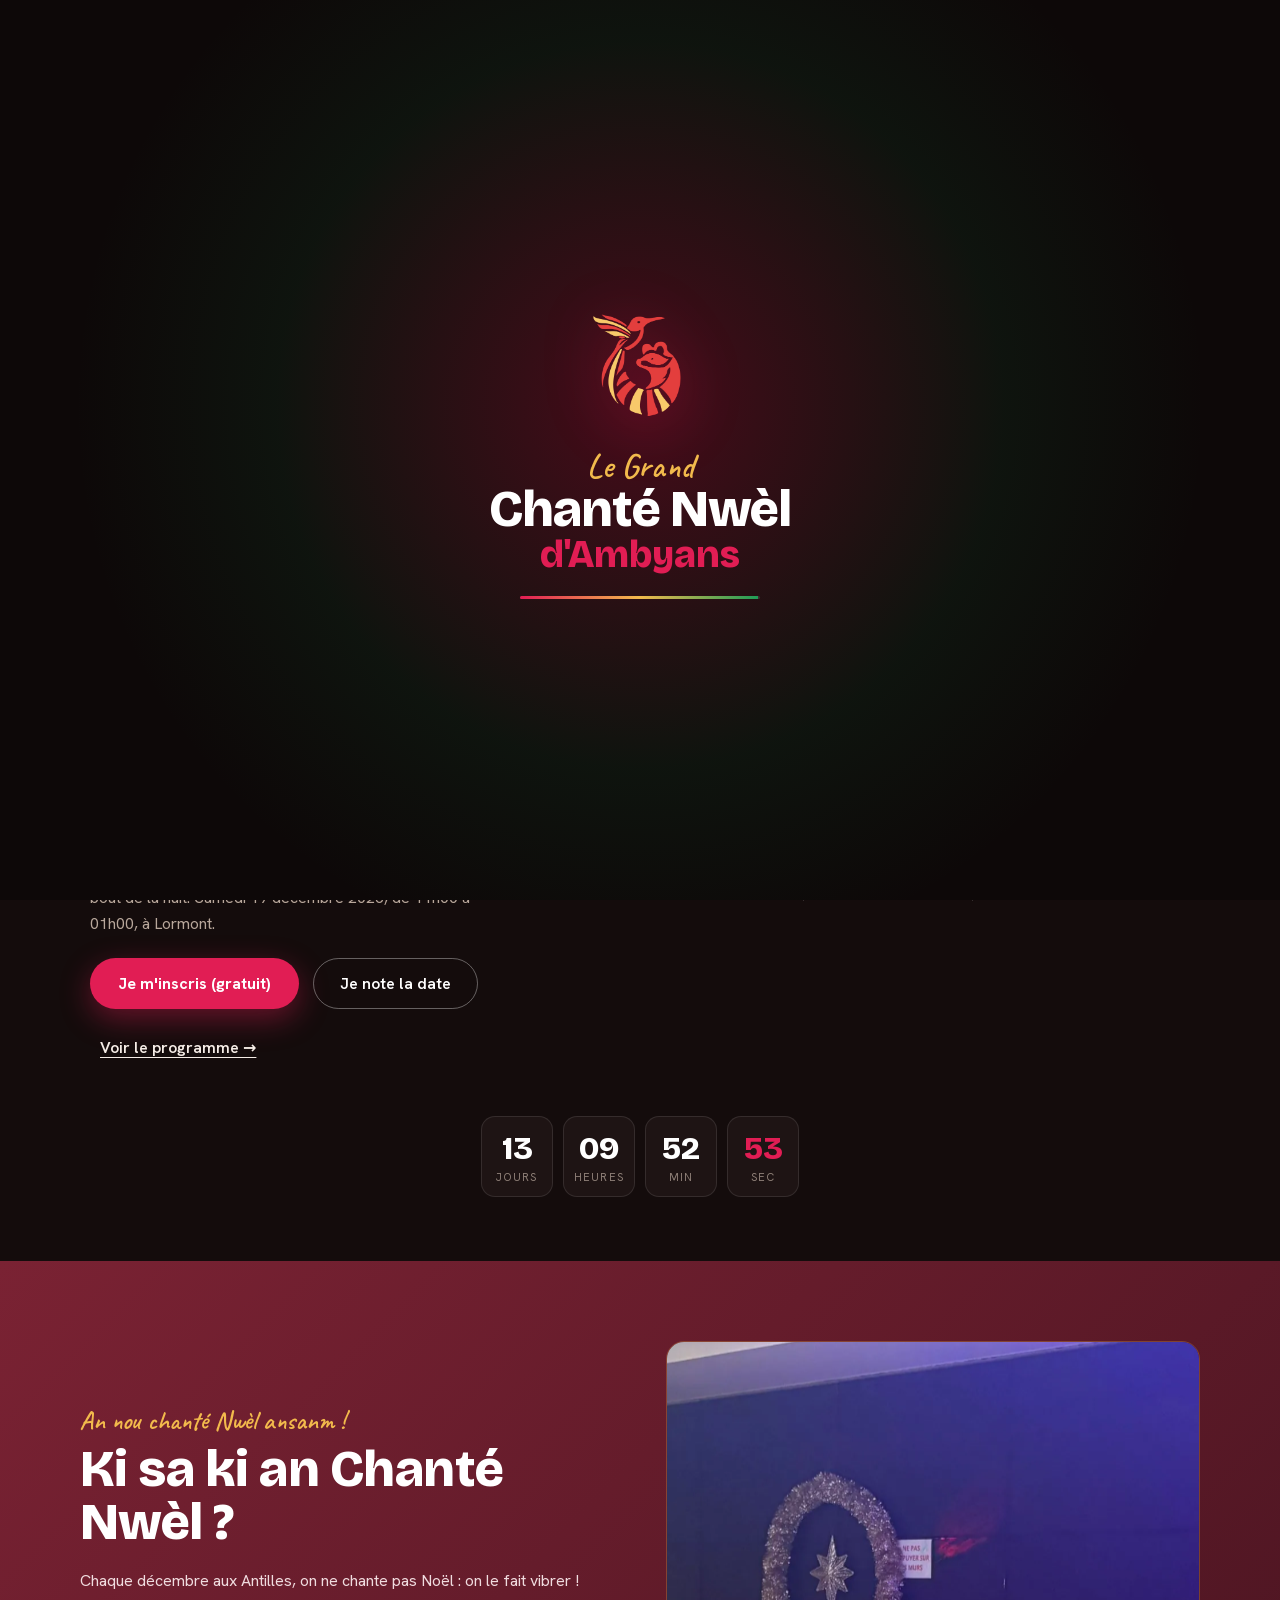
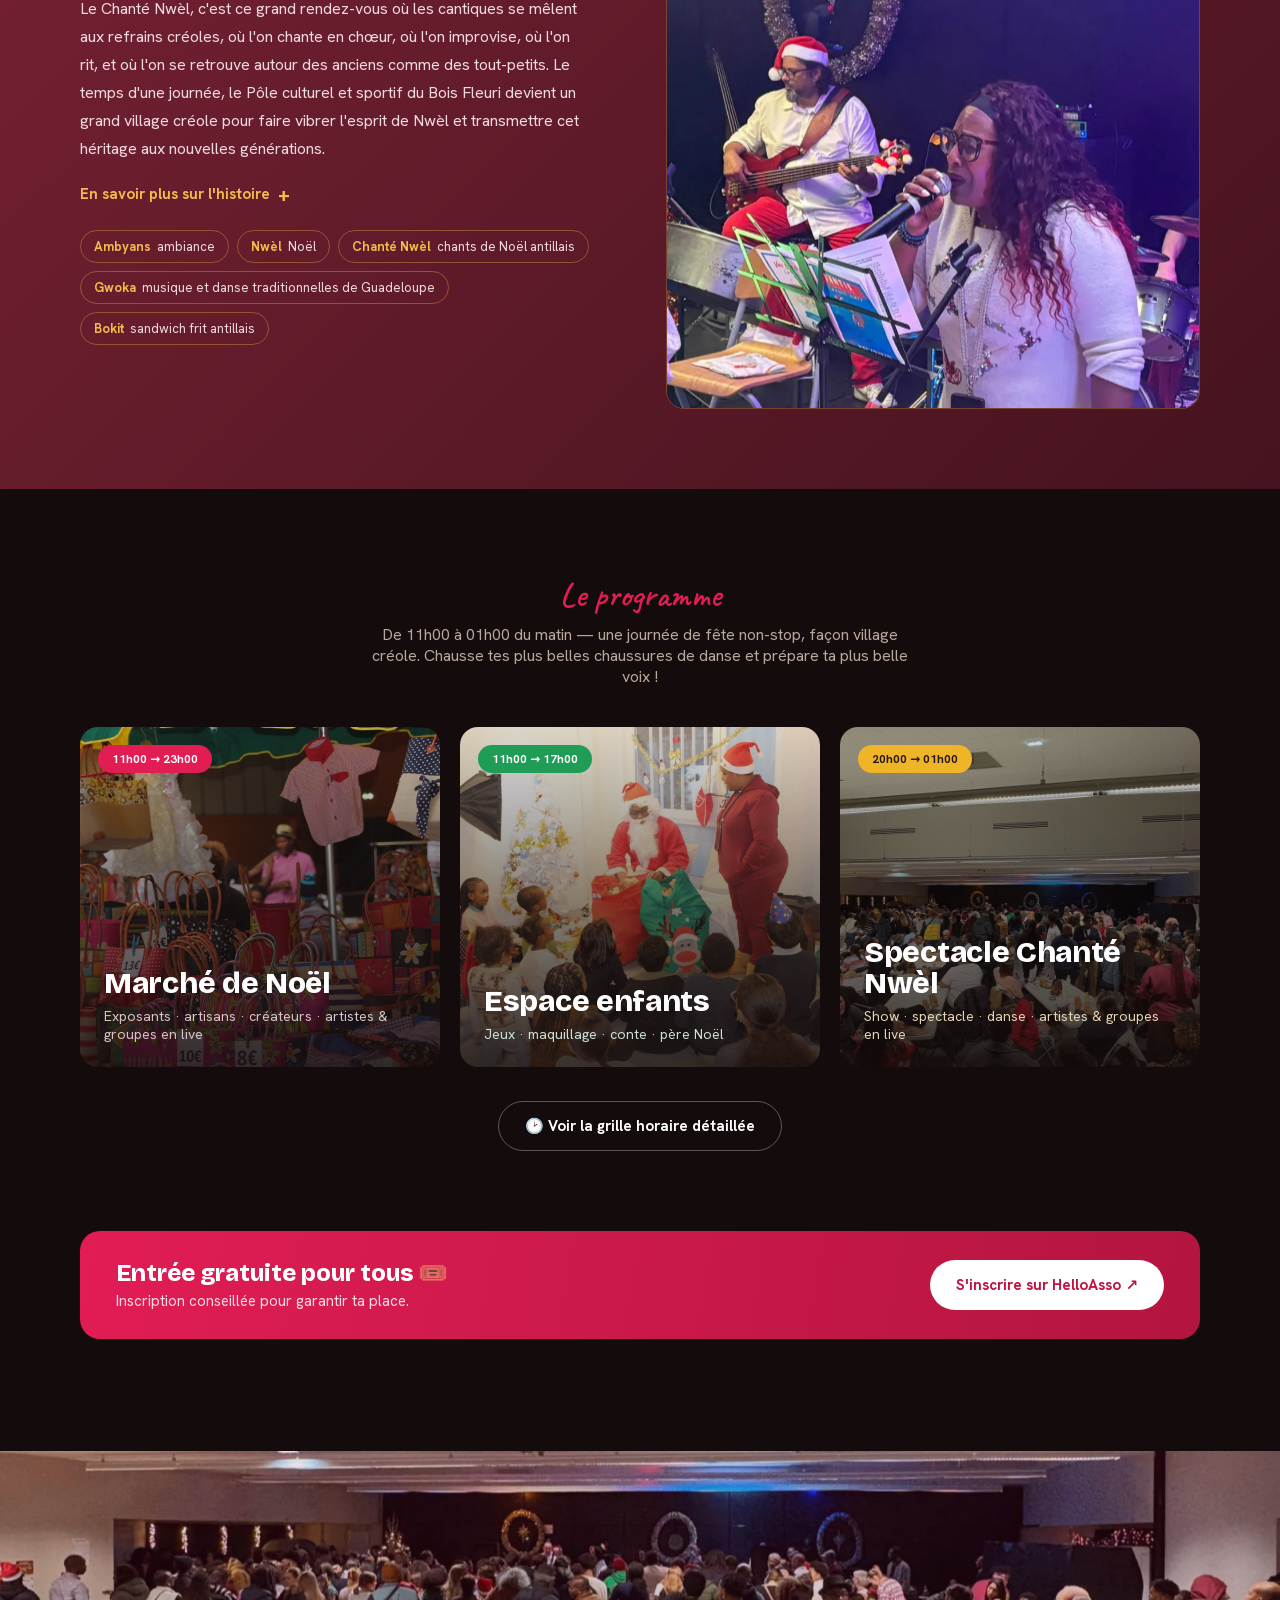
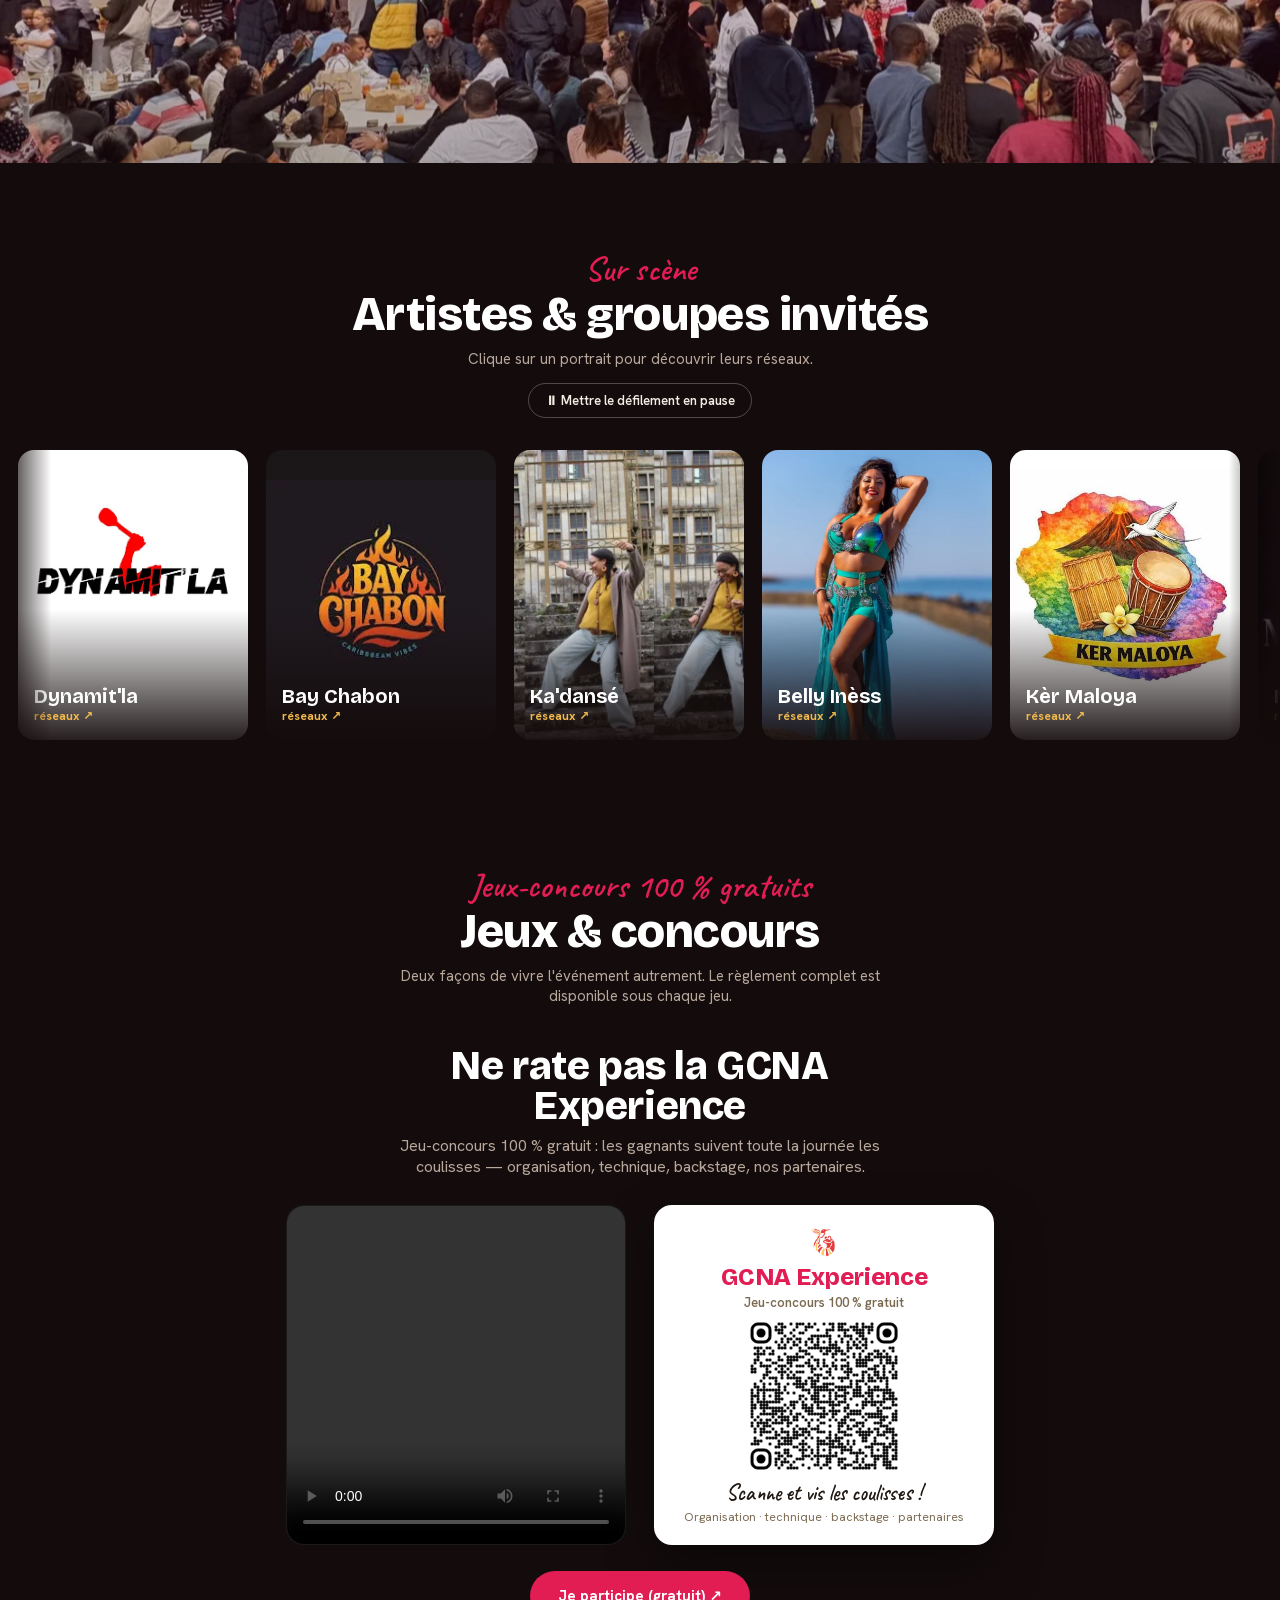
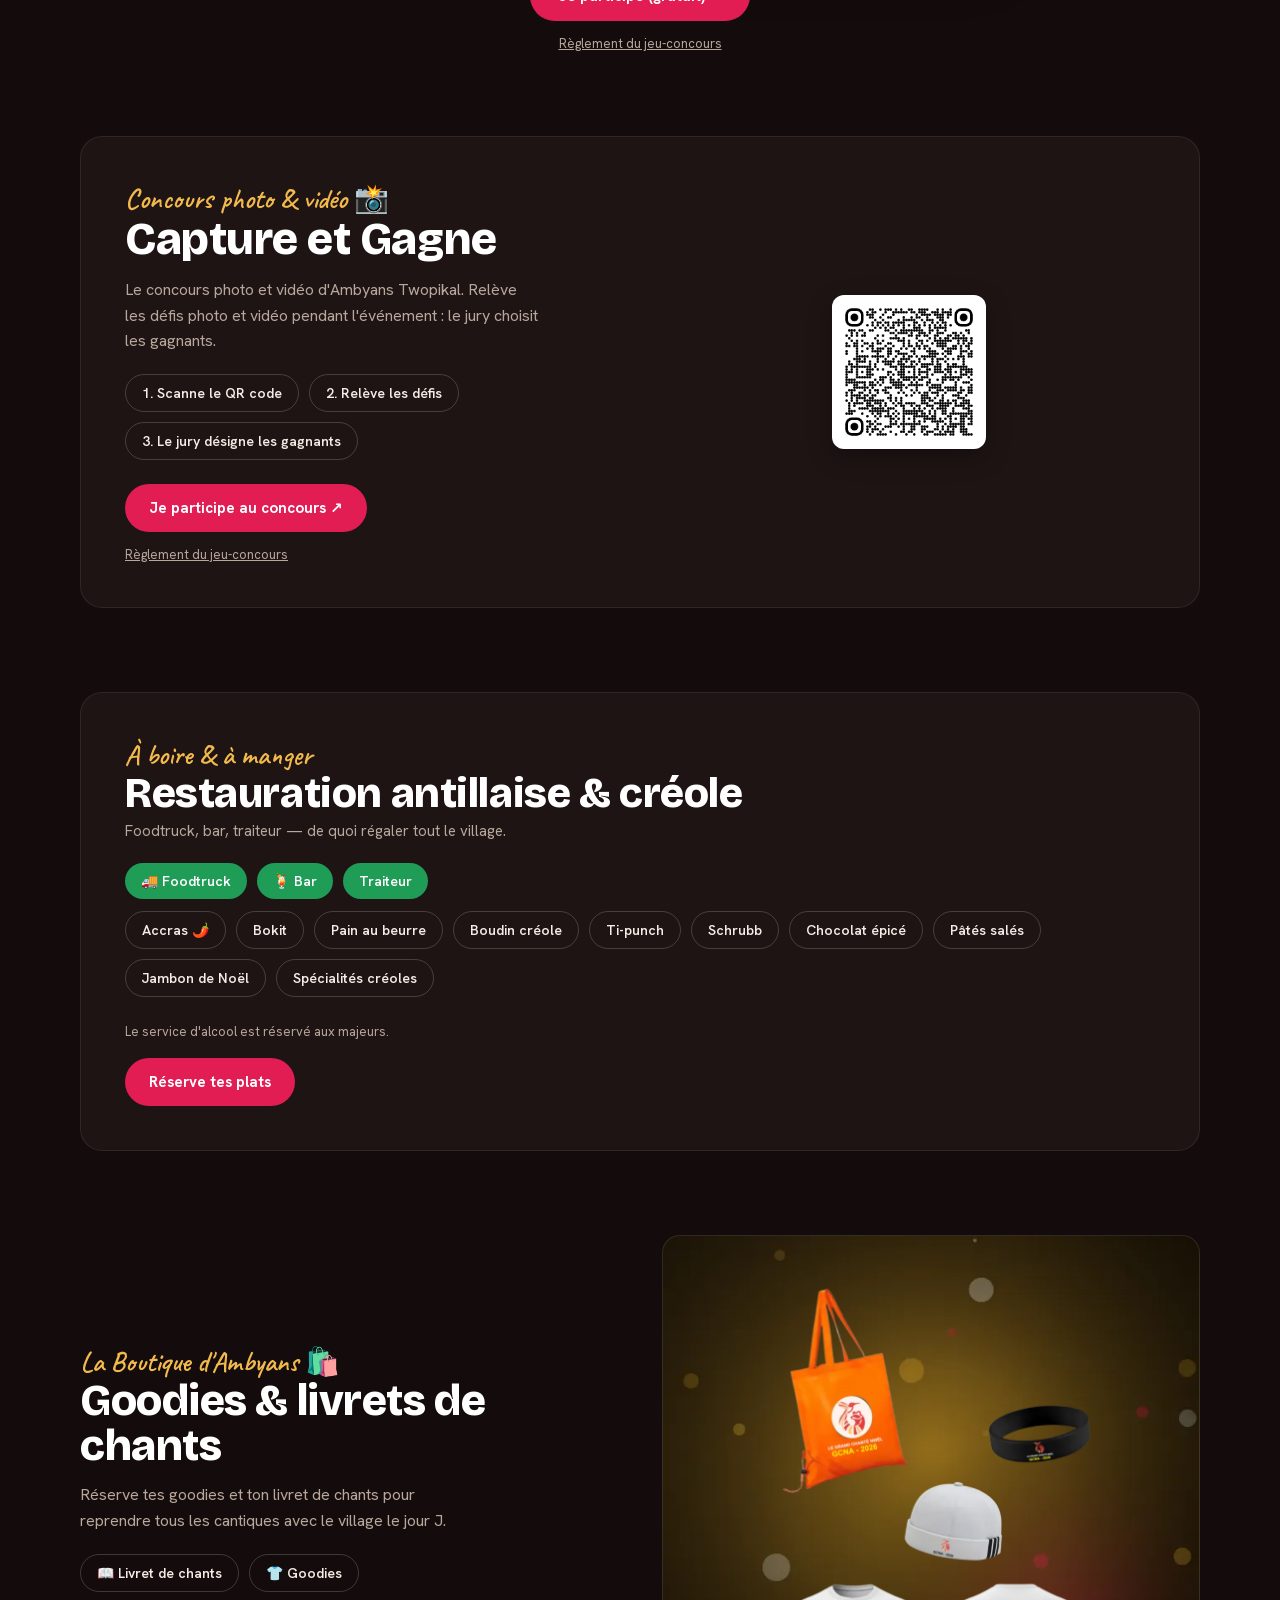
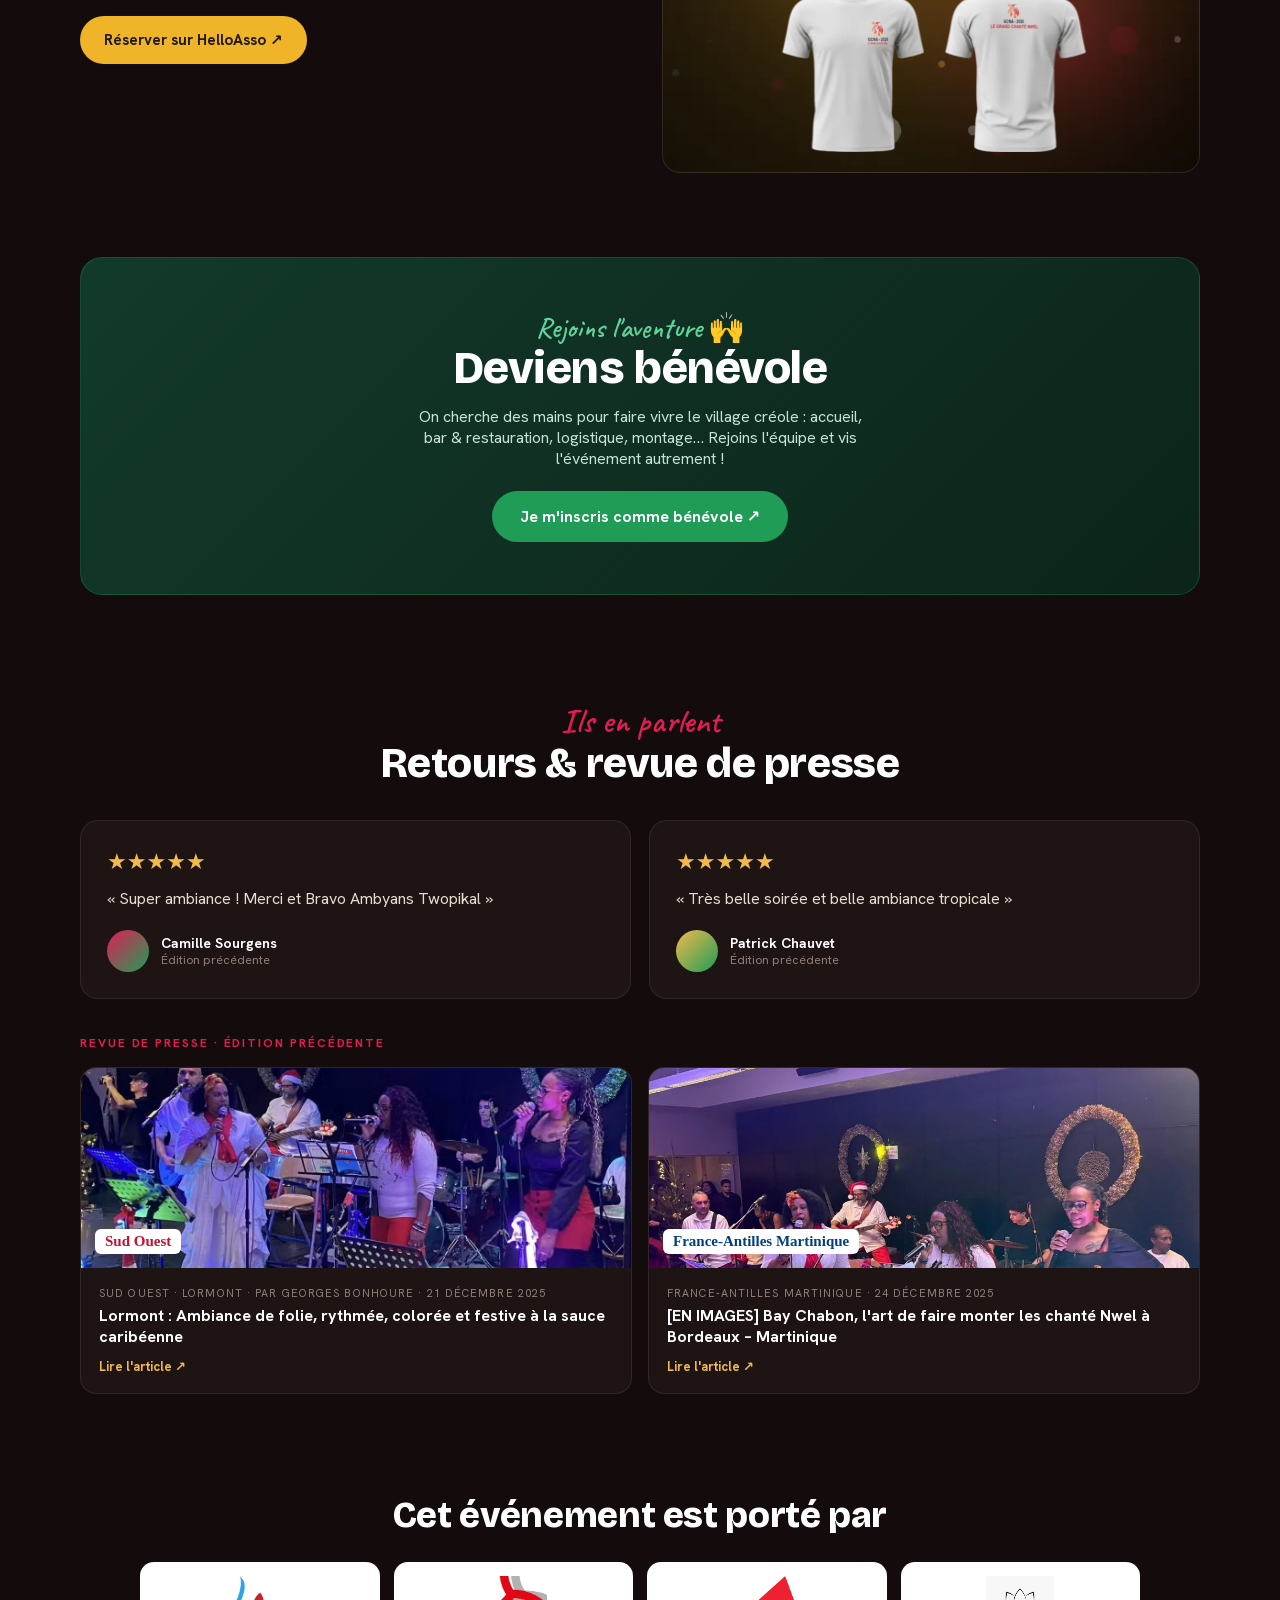
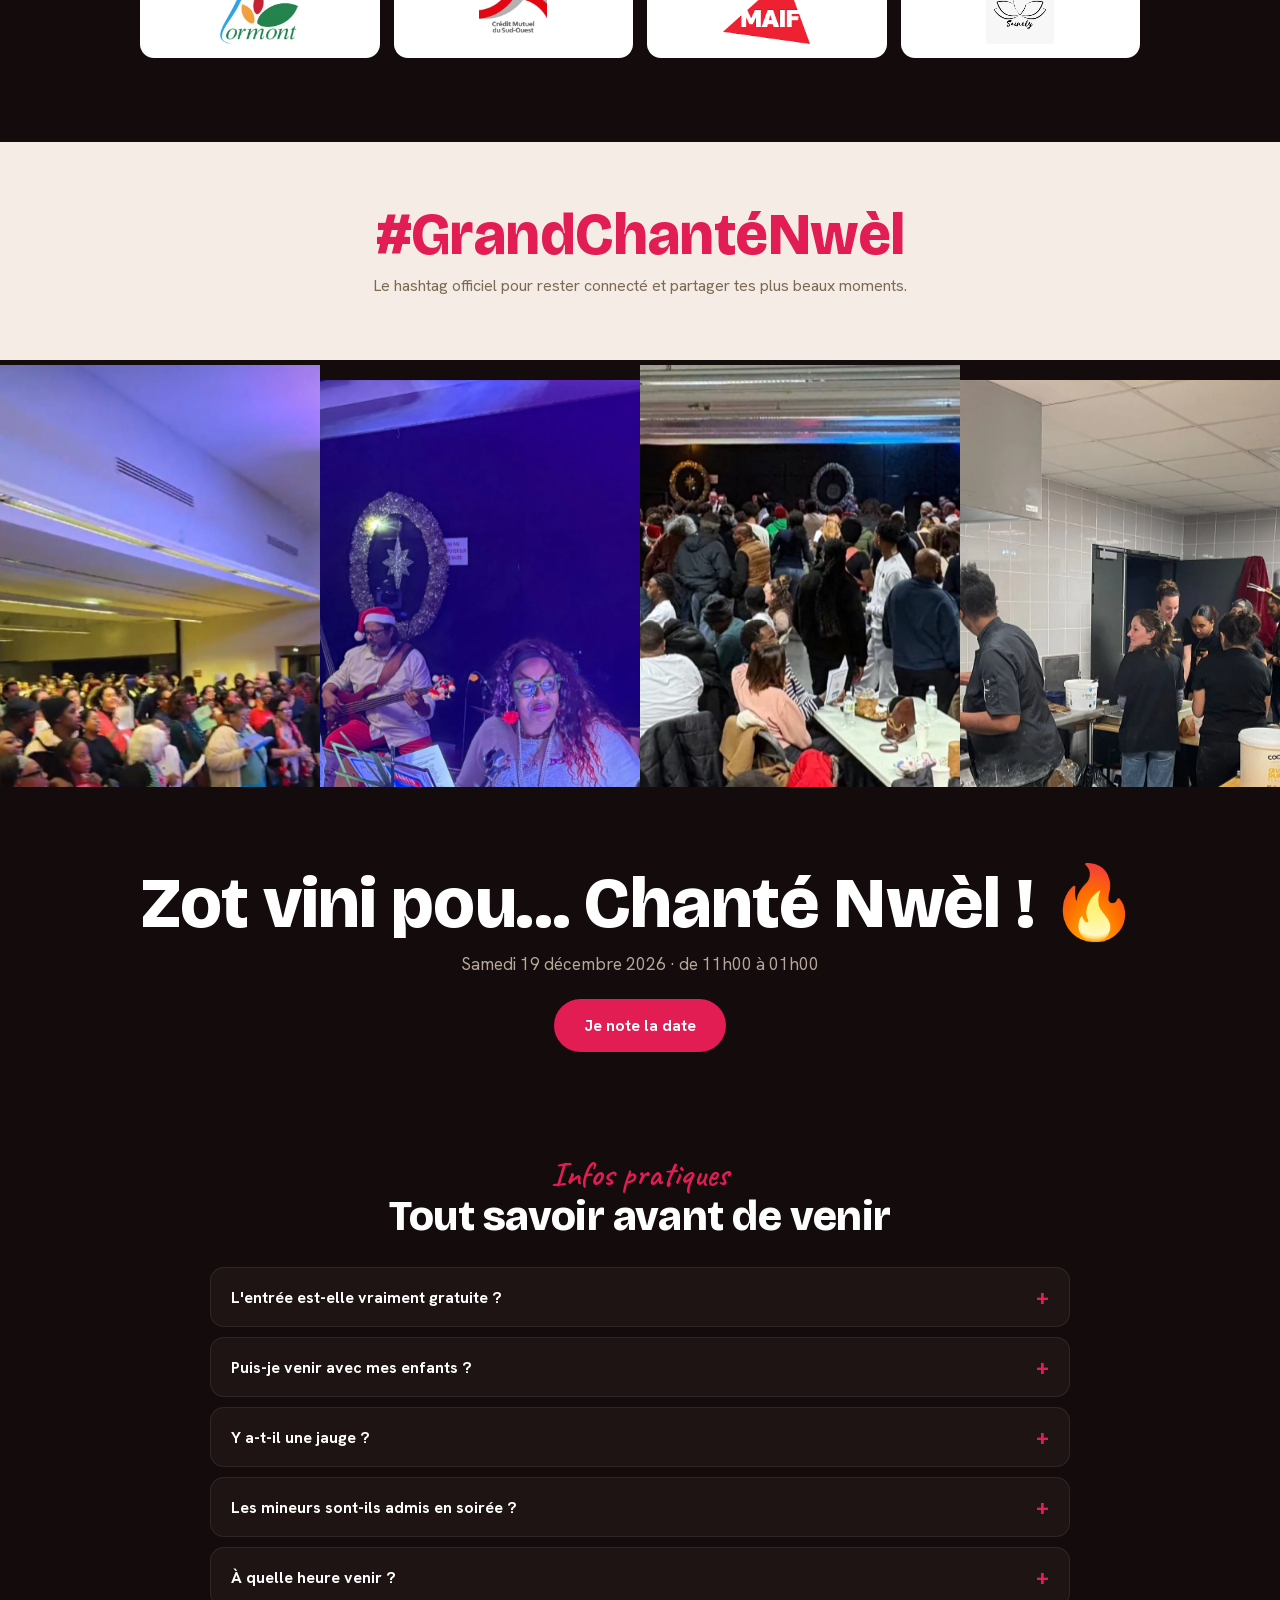
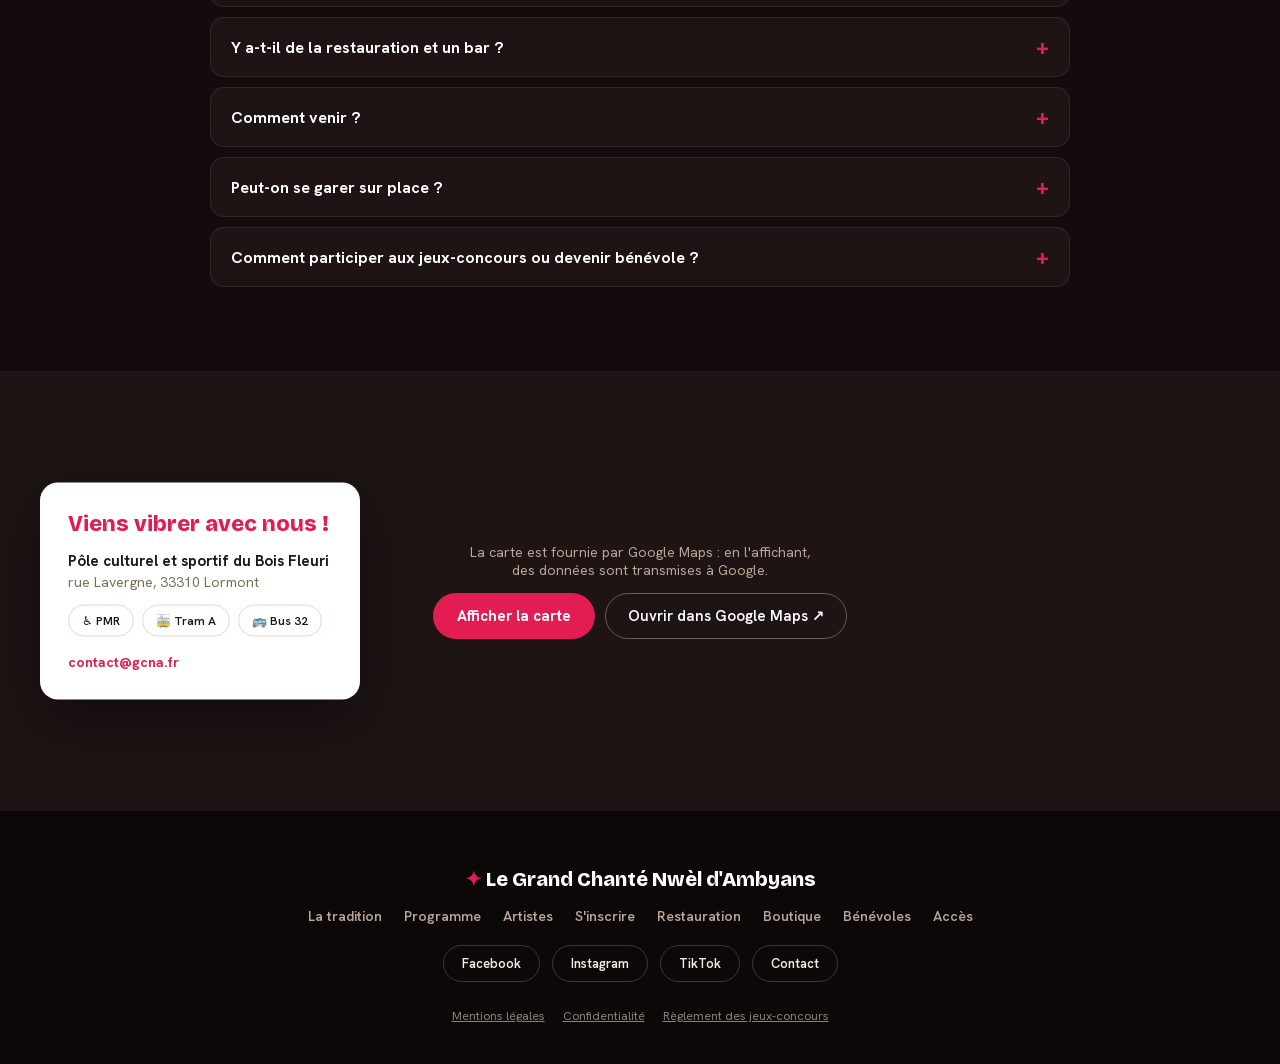
==== index.html @ f87ea3c7 "Badge transport : Bus 32 à la place de Liane 66 Co-Authored-By: Claude Sonnet 5.5 <noreply@anthropic" ====
<!DOCTYPE html>
<html lang="fr">
<head>
<meta charset="utf-8">
<meta name="viewport" content="width=device-width, initial-scale=1">
<title>Le Grand Chanté Nwèl d'Ambyans — 19 décembre 2026, Lormont</title>
<meta name="description" content="Samedi 19 décembre 2026 à Lormont : un grand village créole de 11h à 1h du matin. Chants de Noël, spectacle, marché, animations. Entrée gratuite.">
<meta name="theme-color" content="#0d0808">
<link rel="icon" type="image/png" href="assets/images/logo-gcna.png">
<link rel="canonical" href="https://gcna.fr/">
<meta property="og:type" content="website">
<meta property="og:locale" content="fr_FR">
<meta property="og:site_name" content="Le Grand Chanté Nwèl d'Ambyans">
<meta property="og:title" content="Le Grand Chanté Nwèl d'Ambyans — 19 décembre 2026">
<meta property="og:description" content="Samedi 19 décembre 2026 à Lormont : un grand village créole de 11h à 1h du matin. Chants de Noël, spectacle, marché, animations. Entrée gratuite.">
<meta property="og:url" content="https://gcna.fr/">
<meta property="og:image" content="https://gcna.fr/assets/images/og-image.jpg">
<meta property="og:image:width" content="1200">
<meta property="og:image:height" content="630">
<meta name="twitter:card" content="summary_large_image">
<link rel="stylesheet" href="css/fonts.css">
<link rel="stylesheet" href="css/fontawesome.css">
<link rel="stylesheet" href="css/styles.css">
<script>
/* Preloader + intro : première visite de la session seulement (sessionStorage).
   Mouvement réduit (réglage système) : preloader sobre, pas d'intro animée.
   Paramètres : ?motion=on (forcer les animations, ignore le réglage système et la 1re visite)
                ?intro=lettres | particules (forcer l'intro) | aucune (la couper) · ?preloader=aucune (le couper) */
(function(){try{
  var h=document.documentElement,sp=new URLSearchParams(location.search);
  var q=sp.get('intro'),pq=sp.get('preloader'),mo=sp.get('motion')==='on';
  var pref=window.matchMedia&&matchMedia('(prefers-reduced-motion: reduce)').matches;
  var reduce=pref&&!mo;
  if(mo)h.classList.add('motion-on');
  if(pq!=='aucune'&&(mo||!sessionStorage.getItem('gcna-preload')))h.classList.add('has-preload');
  /* L'intro (titre animé) n'est plus jouée par défaut : le preloader affiche déjà le titre. Elle reste disponible avec ?intro=lettres ou ?intro=particules. */
  if(!reduce&&(q==='lettres'||q==='particules')){
    h.classList.add('has-intro');
    if(q==='particules')h.classList.add('intro-particles');
  }
  /* garde-fou si le JS échoue : on libère la page */
  setTimeout(function(){h.classList.remove('has-preload','has-intro')},15000);
}catch(e){}})();
</script>
<script type="application/ld+json">
{
  "@context": "https://schema.org",
  "@type": "Event",
  "name": "Le Grand Chanté Nwèl d'Ambyans",
  "description": "Un grand village créole le temps d'une journée : chants de Noël, spectacle, marché, animations et ambyans jusqu'au bout de la nuit.",
  "startDate": "2026-12-19T11:00:00+01:00",
  "endDate": "2026-12-20T01:00:00+01:00",
  "eventStatus": "https://schema.org/EventScheduled",
  "eventAttendanceMode": "https://schema.org/OfflineEventAttendanceMode",
  "location": {
    "@type": "Place",
    "name": "Pôle culturel et sportif du Bois Fleuri",
    "address": {
      "@type": "PostalAddress",
      "streetAddress": "rue Lavergne",
      "postalCode": "33310",
      "addressLocality": "Lormont",
      "addressCountry": "FR"
    }
  },
  "image": [
    "https://gcna.fr/assets/images/og-image.jpg"
  ],
  "isAccessibleForFree": true,
  "offers": {
    "@type": "Offer",
    "price": "0",
    "priceCurrency": "EUR",
    "availability": "https://schema.org/InStock",
    "url": "https://www.helloasso.com/associations/association-ambyanstwopikal/evenements/entree-grand-chante-nwel-d-ambyans-2026"
  },
  "organizer": {
    "@type": "Organization",
    "name": "Association Ambyans Twopikal",
    "url": "https://www.helloasso.com/associations/association-ambyanstwopikal"
  }
}
</script>
</head>
<body>
<div id="preloader" role="status" aria-live="polite" aria-label="Chargement du site">
  <div class="pl-inner">
    <img class="pl-logo" src="assets/images/logo-gcna.png" alt="" width="128" height="128">
    
    <p class="pl-title"><span class="pl-t1">Le Grand</span><span class="pl-t2">Chanté Nwèl</span><span class="pl-t3">d'Ambyans</span></p>
    <div class="pl-bar" aria-hidden="true"><span id="pl-fill"></span></div>
  </div>
</div>
<a class="skip" href="#main">Aller au contenu</a>

<div id="intro" role="presentation" aria-hidden="true">
    <div class="intro-word intro-w1" data-text="Le Grand"></div>
    <div class="intro-word intro-w2" data-text="Chanté Nwèl"></div>
    <div class="intro-word intro-w3" data-text="d'Ambyans"></div>
    <div class="intro-line"></div>
  </div>

<div style="overflow-x:hidden;background:#140c0c">


  <!-- ============ NAV ============ -->
  <div style="position:fixed;top:0;left:0;right:0;z-index:30">
    <div style="position:absolute;inset:0;background:#0d0808;border-bottom:1px solid rgba(255,255,255,.08);box-shadow:0 8px 30px rgba(0,0,0,.35)" class="nav-bg"></div>
    <div style="position:relative;z-index:1;display:flex;align-items:center;justify-content:space-between;gap:16px" class="nav-inner">
    <a href="#main" aria-label="GCNA — retour à l'accueil" style="text-decoration:none;display:flex;align-items:center;gap:10px;font-family:'Bricolage Grotesque';font-weight:800;font-size:22px;color:#fff;letter-spacing:.02em"><img src="assets/images/logo-gcna.png" alt="GCNA" style="height:34px;width:auto;display:block"> GCNA</a>
    <div class="nav-right">
      <div class="nav-links">
      <a href="#tradition" style="color:#f5ece6;font-weight:600;font-size:14px">La tradition</a>
      <a href="#agenda" style="color:#f5ece6;font-weight:600;font-size:14px">Programme</a>
      <a href="#artistes" style="color:#f5ece6;font-weight:600;font-size:14px">Artistes</a>
      <a href="#inscription" style="color:#f5ece6;font-weight:600;font-size:14px">S'inscrire</a><a href="#restauration" style="color:#f5ece6;font-weight:600;font-size:14px">Restauration</a><a href="#boutique" style="color:#f5ece6;font-weight:600;font-size:14px">Boutique</a>
      <a href="#benevoles" style="color:#f5ece6;font-weight:600;font-size:14px">Bénévoles</a>
      </div>
      <div class="nav-social">
        <a href="https://www.facebook.com/ambyans.twopikal" target="_blank" rel="noopener" aria-label="Facebook" style="color:#f5ece6;display:inline-flex;align-items:center;justify-content:center;min-width:28px;min-height:44px"><i class="fa-brands fa-facebook-f"></i></a>
        <a href="https://www.instagram.com/ambyanstwopikal/" target="_blank" rel="noopener" aria-label="Instagram" style="color:#f5ece6;display:inline-flex;align-items:center;justify-content:center;min-width:28px;min-height:44px"><i class="fa-brands fa-instagram"></i></a>
        <a href="https://www.tiktok.com/@ambyans.twopikal" target="_blank" rel="noopener" aria-label="TikTok" style="color:#f5ece6;display:inline-flex;align-items:center;justify-content:center;min-width:28px;min-height:44px"><i class="fa-brands fa-tiktok"></i></a>
      </div>
      <button data-action="toggleMenu" aria-label="Menu" class="burger" aria-expanded="false" aria-controls="mobile-menu" style="width:44px;height:44px;border-radius:12px;border:1px solid rgba(255,255,255,.2);background:rgba(13,8,8,.6);color:#fff;font-size:18px;align-items:center;justify-content:center;cursor:pointer"><i class="fa-solid fa-bars" data-burger-icon></i></button>
    </div>
    </div>
    <div id="mobile-menu" data-if="menuOpen" hidden>
      <div style="position:relative;z-index:1;background:#0d0808;border-bottom:1px solid rgba(255,255,255,.08);display:flex;flex-direction:column;padding:6px 16px 18px">
        <a href="#tradition" data-action="closeMenu" style="color:#f5ece6;font-weight:600;font-size:17px;padding:14px 4px;border-bottom:1px solid rgba(255,255,255,.08)">La tradition</a>
        <a href="#agenda" data-action="closeMenu" style="color:#f5ece6;font-weight:600;font-size:17px;padding:14px 4px;border-bottom:1px solid rgba(255,255,255,.08)">Programme</a>
        <a href="#artistes" data-action="closeMenu" style="color:#f5ece6;font-weight:600;font-size:17px;padding:14px 4px;border-bottom:1px solid rgba(255,255,255,.08)">Artistes</a>
        <a href="#inscription" data-action="closeMenu" style="color:#f5ece6;font-weight:600;font-size:17px;padding:14px 4px;border-bottom:1px solid rgba(255,255,255,.08)">S'inscrire</a><a href="#restauration" data-action="closeMenu" style="color:#f5ece6;font-weight:600;font-size:17px;padding:14px 4px;border-bottom:1px solid rgba(255,255,255,.08)">Restauration</a><a href="#boutique" data-action="closeMenu" style="color:#f5ece6;font-weight:600;font-size:17px;padding:14px 4px;border-bottom:1px solid rgba(255,255,255,.08)">Boutique</a>
        <a href="#benevoles" data-action="closeMenu" style="color:#f5ece6;font-weight:600;font-size:17px;padding:14px 4px;border-bottom:1px solid rgba(255,255,255,.08)">Bénévoles</a>
        <div style="display:flex;gap:12px;padding-top:16px">
          <a href="https://www.facebook.com/ambyans.twopikal" target="_blank" rel="noopener" aria-label="Facebook" style="width:44px;height:44px;border-radius:50%;border:1px solid rgba(255,255,255,.2);color:#fff;display:flex;align-items:center;justify-content:center;font-size:17px"><i class="fa-brands fa-facebook-f"></i></a>
          <a href="https://www.instagram.com/ambyanstwopikal/" target="_blank" rel="noopener" aria-label="Instagram" style="width:44px;height:44px;border-radius:50%;border:1px solid rgba(255,255,255,.2);color:#fff;display:flex;align-items:center;justify-content:center;font-size:17px"><i class="fa-brands fa-instagram"></i></a>
          <a href="https://www.tiktok.com/@ambyans.twopikal" target="_blank" rel="noopener" aria-label="TikTok" style="width:44px;height:44px;border-radius:50%;border:1px solid rgba(255,255,255,.2);color:#fff;display:flex;align-items:center;justify-content:center;font-size:17px"><i class="fa-brands fa-tiktok"></i></a>
        </div>
      </div>
    </div>
  </div>

  <!-- ============ HERO PHOTO (courbe) ============ -->
  <div style="position:relative;height:66vh;min-height:440px;border-radius:0 0 50% 50%/0 0 14% 14%;overflow:hidden">
    <div data-parallax="0.18" style="position:absolute;inset:-18% 0;background:linear-gradient(160deg,rgba(20,12,12,.15),rgba(20,12,12,.45)),url(&quot;assets/images/hero.webp&quot;);background-size:cover;background-position:center 42%;filter:brightness(1.1);will-change:transform"></div>
  </div>

  <!-- ============ HERO BAND (titre + stats) ============ -->
  <section id="main" tabindex="-1" style="padding:44px clamp(16px,5vw,40px) 64px;max-width:1180px;margin:0 auto">
    <div style="display:grid;grid-template-columns:repeat(auto-fit,minmax(min(100%,340px),1fr));gap:48px;align-items:center">
      <div>
        <p style="font-family:'Caveat',cursive;font-size:26px;color:#f2ba4c;margin:0 0 6px">Là où Noël se chante aux couleurs des Antilles</p>
        <h1 style="font-size:clamp(38px,5.4vw,68px);font-weight:800;color:#fff">Le Grand Chanté Nwèl d'Ambyans</h1>
        <p style="font-size:16px;line-height:1.6;color:#b8a79b;margin:18px 0 22px;max-width:46ch">Un grand village créole le temps d'une journée : chants de Noël, spectacle, marché, animations et ambyans jusqu'au bout de la nuit. Samedi 19 décembre 2026, de 11h00 à 01h00, à Lormont.</p>
        <div style="display:flex;flex-wrap:wrap;gap:14px">
          <a href="https://www.helloasso.com/associations/association-ambyanstwopikal/evenements/entree-grand-chante-nwel-d-ambyans-2026?utm_source=site-gcna&amp;utm_medium=web&amp;utm_campaign=gcna-2026&amp;utm_content=hero" target="_blank" rel="noopener" style="background:#e11d54;color:#fff;font-weight:700;font-size:16px;padding:15px 28px;border-radius:999px;box-shadow:0 10px 30px rgba(225,29,84,.4)">Je m'inscris (gratuit)</a>
          <button data-action="openSaveDate" style="cursor:pointer;background:transparent;border:1.5px solid rgba(255,255,255,.35);color:#fff;font-weight:600;font-size:16px;padding:14px 26px;border-radius:999px">Je note la date</button>
          <a href="#agenda" style="cursor:pointer;color:#f5ece6;font-weight:600;font-size:16px;padding:14px 10px;text-decoration:underline;text-underline-offset:4px">Voir le programme →</a>
        </div>
      </div>
      <div style="display:flex;justify-content:space-around;gap:16px;text-align:center">
        <div><div style="font-family:'Bricolage Grotesque';font-weight:800;font-size:clamp(30px,4vw,46px);color:#fff"><span id="artist-count">8</span></div><div style="font-size:12px;letter-spacing:.1em;text-transform:uppercase;color:#b8a79b;margin-top:4px">Artistes<br>&amp; groupes</div></div>
        <div style="border-left:1px solid rgba(255,255,255,.14)"></div>
        <div><div style="font-family:'Bricolage Grotesque';font-weight:800;font-size:clamp(30px,4vw,46px);color:#fff">14h</div><div style="font-size:12px;letter-spacing:.1em;text-transform:uppercase;color:#b8a79b;margin-top:4px">de fête<br>non-stop</div></div>
        <div style="border-left:1px solid rgba(255,255,255,.14)"></div>
        <div><div style="font-family:'Bricolage Grotesque';font-weight:800;font-size:clamp(30px,4vw,46px);color:#f2ba4c">Gratuit</div><div style="font-size:12px;letter-spacing:.1em;text-transform:uppercase;color:#b8a79b;margin-top:4px">entrée<br>pour tous</div></div>
      </div>
    </div>
    <div data-if="showCountdown">
      <div style="display:flex;flex-wrap:wrap;gap:10px;justify-content:center;margin-top:44px">
        <div style="min-width:72px;padding:12px 8px;border-radius:14px;background:#1e1414;border:1px solid rgba(255,255,255,.1);text-align:center"><div style="font-family:'Bricolage Grotesque';font-weight:800;font-size:32px;color:#fff"><span data-cd="d">0</span></div><div style="font-size:11px;letter-spacing:.12em;text-transform:uppercase;color:#8f8078;margin-top:2px">jours</div></div>
        <div style="min-width:72px;padding:12px 8px;border-radius:14px;background:#1e1414;border:1px solid rgba(255,255,255,.1);text-align:center"><div style="font-family:'Bricolage Grotesque';font-weight:800;font-size:32px;color:#fff"><span data-cd="h">0</span></div><div style="font-size:11px;letter-spacing:.12em;text-transform:uppercase;color:#8f8078;margin-top:2px">heures</div></div>
        <div style="min-width:72px;padding:12px 8px;border-radius:14px;background:#1e1414;border:1px solid rgba(255,255,255,.1);text-align:center"><div style="font-family:'Bricolage Grotesque';font-weight:800;font-size:32px;color:#fff"><span data-cd="m">0</span></div><div style="font-size:11px;letter-spacing:.12em;text-transform:uppercase;color:#8f8078;margin-top:2px">min</div></div>
        <div style="min-width:72px;padding:12px 8px;border-radius:14px;background:#1e1414;border:1px solid rgba(255,255,255,.1);text-align:center"><div style="font-family:'Bricolage Grotesque';font-weight:800;font-size:32px;color:#e11d54"><span data-cd="s">0</span></div><div style="font-size:11px;letter-spacing:.12em;text-transform:uppercase;color:#8f8078;margin-top:2px">sec</div></div>
      </div>
    </div>
  </section>

  <!-- ============ TRADITION (bande colorée) ============ -->
  <section id="tradition" style="background:linear-gradient(135deg,#7a2233,#45131f);padding:80px clamp(16px,5vw,40px)">
    <div style="max-width:1120px;margin:0 auto;display:grid;grid-template-columns:repeat(auto-fit,minmax(min(100%,340px),1fr));gap:52px;align-items:center">
      <div>
        <p style="font-family:'Caveat',cursive;font-size:26px;color:#f2ba4c;margin:0 0 6px">An nou chanté Nwèl ansanm !</p>
        <h2 style="font-size:clamp(32px,4.6vw,52px);font-weight:800;color:#fff">Ki sa ki an Chanté Nwèl ?</h2>
        <p style="font-size:16px;line-height:1.75;color:#f0dcdf;margin-top:18px;max-width:56ch">Chaque décembre aux Antilles, on ne chante pas Noël : on le fait vibrer ! Le Chanté Nwèl, c'est ce grand rendez-vous où les cantiques se mêlent aux refrains créoles, où l'on chante en chœur, où l'on improvise, où l'on rit, et où l'on se retrouve autour des anciens comme des tout-petits. Le temps d'une journée, le Pôle culturel et sportif du Bois Fleuri devient un grand village créole pour faire vibrer l'esprit de Nwèl et transmettre cet héritage aux nouvelles générations.</p>
        <details class="more">
          <summary>En savoir plus sur l'histoire</summary>
          <p>Le Chanté Nwèl est une tradition incontournable de la culture antillaise, née aux Antilles françaises à l'époque coloniale. Les cantiques de Noël, chantés à l'église en français, se sont peu à peu enrichis de refrains en créole et de couplets mêlant sacré et profane, avec parfois des improvisations — comment dire — très libres ! D'une histoire née de la contrainte, les Antillais ont fait une fête de partage et de transmission, toujours vivante aujourd'hui.</p>
          <p style="font-size:13px;color:#b8a79b">Source : <a href="https://fr.wikipedia.org/wiki/Chant%C3%A9_Nwel" target="_blank" rel="noopener" style="text-decoration:underline">Wikipédia — Chanté Nwel</a></p>
        </details>
        <dl class="glossary" aria-label="Petit glossaire créole">
          <div><dt>Ambyans</dt><dd>ambiance</dd></div>
          <div><dt>Nwèl</dt><dd>Noël</dd></div>
          <div><dt>Chanté Nwèl</dt><dd>chants de Noël antillais</dd></div>
          <div><dt>Gwoka</dt><dd>musique et danse traditionnelles de Guadeloupe</dd></div>
          <div><dt>Bokit</dt><dd>sandwich frit antillais</dd></div>
        </dl>
      </div>
      <div style="position:relative;aspect-ratio:4/5;border-radius:18px;overflow:hidden;border:1px solid rgba(242,186,76,.25);display:flex;align-items:center;justify-content:center;text-align:center;padding:16px">
        <div data-parallax="0.14" style="position:absolute;inset:-16% 0;background:url(&quot;assets/images/tradition.webp&quot;);background-size:cover;background-position:center;will-change:transform"></div>
      </div>
    </div>
  </section>

  <!-- ============ AGENDA (moment-cards) ============ -->
  <section id="agenda" style="padding:84px clamp(16px,5vw,40px) 40px;text-align:center">
    <p style="font-family:'Caveat',cursive;font-size:34px;color:#e11d54;margin:0">Le programme</p>
    <p style="font-size:16px;color:#b8a79b;max-width:60ch;margin:8px auto 40px">De 11h00 à 01h00 du matin — une journée de fête non-stop, façon village créole. Chausse tes plus belles chaussures de danse et prépare ta plus belle voix !</p>
    <div style="max-width:1120px;margin:0 auto;display:grid;grid-template-columns:repeat(auto-fit,minmax(min(100%,280px),1fr));gap:20px">
      <div style="position:relative;border-radius:18px;overflow:hidden;min-height:340px;display:flex;flex-direction:column;justify-content:flex-end;text-align:left;padding:24px;background:linear-gradient(180deg,rgba(20,12,12,.15),rgba(20,12,12,.85)),url(&quot;assets/images/programme-marche-2.webp&quot;) center/cover">
        <span style="position:absolute;top:18px;left:18px;background:#e11d54;color:#fff;font-weight:700;font-size:12px;padding:6px 14px;border-radius:999px">11h00 → 23h00</span>
        <h3 style="font-size:30px;font-weight:800;color:#fff">Marché de Noël</h3>
        <p style="font-size:14px;color:#d8c4c8;margin-top:8px">Exposants · artisans · créateurs · artistes &amp; groupes en live</p>
      </div>
      <div style="position:relative;border-radius:18px;overflow:hidden;min-height:340px;display:flex;flex-direction:column;justify-content:flex-end;text-align:left;padding:24px;background:linear-gradient(180deg,rgba(20,12,12,.15),rgba(20,12,12,.85)),url(&quot;assets/images/programme-enfants.webp&quot;) center/cover">
        <span style="position:absolute;top:18px;left:18px;background:#1f9d57;color:#fff;font-weight:700;font-size:12px;padding:6px 14px;border-radius:999px">11h00 → 17h00</span>
        <h3 style="font-size:30px;font-weight:800;color:#fff">Espace enfants</h3>
        <p style="font-size:14px;color:#cfe0d5;margin-top:8px">Jeux · maquillage · conte · père Noël</p>
      </div>
      <div style="position:relative;border-radius:18px;overflow:hidden;min-height:340px;display:flex;flex-direction:column;justify-content:flex-end;text-align:left;padding:24px;background:linear-gradient(180deg,rgba(20,12,12,.15),rgba(20,12,12,.85)),url(&quot;assets/images/programme-spectacle.webp&quot;) center/cover">
        <span style="position:absolute;top:18px;left:18px;background:#f0b429;color:#201812;font-weight:700;font-size:12px;padding:6px 14px;border-radius:999px">20h00 → 01h00</span>
        <h3 style="font-size:30px;font-weight:800;color:#fff">Spectacle Chanté Nwèl</h3>
        <p style="font-size:14px;color:#e6d4b3;margin-top:8px">Show · spectacle · danse · artistes &amp; groupes en live</p>
      </div>
    </div>
    <button data-action="openHoraires" style="margin-top:34px;border:1.5px solid rgba(255,255,255,.3);cursor:pointer;background:transparent;color:#fff;font-weight:700;font-size:15px;padding:14px 26px;border-radius:999px;display:inline-flex;align-items:center;gap:8px">🕑 Voir la grille horaire détaillée</button>
  </section>

  <!-- ============ BANDEAU GRATUIT ============ -->
  <section id="inscription" style="padding:40px clamp(16px,5vw,40px) 84px">
    <div style="max-width:1120px;margin:0 auto;background:linear-gradient(100deg,#e11d54,#b3153f);border-radius:20px;padding:clamp(22px,4vw,28px) clamp(20px,4vw,36px);display:flex;flex-wrap:wrap;gap:20px;align-items:center;justify-content:space-between">
      <div style="max-width:60ch">
        <div style="font-family:'Bricolage Grotesque';font-weight:800;font-size:24px;color:#fff">Entrée gratuite pour tous 🎟️</div>
        <div style="color:#ffd9e3;font-size:15px;margin-top:4px">Inscription conseillée pour garantir ta place.</div>
      </div>
      <a href="https://www.helloasso.com/associations/association-ambyanstwopikal/evenements/entree-grand-chante-nwel-d-ambyans-2026?utm_source=site-gcna&amp;utm_medium=web&amp;utm_campaign=gcna-2026&amp;utm_content=bandeau" target="_blank" rel="noopener" style="background:#fff;color:#c1123f;font-weight:700;font-size:15px;padding:15px 26px;border-radius:999px;white-space:nowrap">S'inscrire sur HelloAsso ↗</a>
    </div>
  </section>

  <!-- ============ BANDE PHOTO ============ -->
  <div style="position:relative;height:340px;overflow:hidden;display:flex;align-items:center;justify-content:center">
    <div data-parallax="0.22" style="position:absolute;inset:-22% 0;background:linear-gradient(180deg,rgba(225,29,84,.12),rgba(20,12,12,.5)),url(&quot;assets/images/bande-photo-2.webp&quot;);background-size:cover;background-position:center 40%;will-change:transform"></div>
  </div>

  <!-- ============ ARTISTES ============ -->
  <section id="artistes" style="padding:84px 0">
    <div style="text-align:center;padding:0 clamp(16px,5vw,40px) 12px">
      <p style="font-family:'Caveat',cursive;font-size:34px;color:#e11d54;margin:0">Sur scène</p>
      <h2 style="font-size:clamp(30px,4vw,48px);font-weight:800;color:#fff">Artistes &amp; groupes invités</h2>
      <p style="font-size:15px;color:#b8a79b;margin-top:10px">Clique sur un portrait pour découvrir leurs réseaux.</p>
      <button type="button" class="mq-toggle" data-action="toggleMarquee" aria-pressed="false">⏸ Mettre le défilement en pause</button>
      <!-- TODO photos : Moov'ment studio (logo provisoire) / DJ Dayakyla / défilé (lien Défilé à fournir) -->
    </div>
    <div class="mq" style="position:relative;overflow:hidden;margin-top:20px;-webkit-mask-image:linear-gradient(90deg,transparent,#000 4%,#000 96%,transparent);mask-image:linear-gradient(90deg,transparent,#000 4%,#000 96%,transparent)">
      <div class="mqtrack" style="display:flex;gap:18px;width:max-content;padding:0 18px;animation:marquee 34s linear infinite">
        <a class="artist" href="https://www.instagram.com/dynamit_la_fwi/" target="_blank" rel="noopener" style="flex:none;width:230px;height:290px;position:relative;border-radius:16px;overflow:hidden;display:flex;flex-direction:column;justify-content:flex-end;padding:16px;background:linear-gradient(180deg,transparent 55%,rgba(20,12,12,.92)),url(&quot;assets/images/artistes/dynamit-la.webp&quot;) center 35%/88% auto no-repeat #fff"><div style="font-family:'Bricolage Grotesque';font-weight:700;font-size:20px;color:#fff">Dynamit'la</div><div style="font-weight:700;font-size:12px;color:#f2ba4c">réseaux ↗</div></a>
        <a class="artist" href="https://www.instagram.com/bay_chabon/" target="_blank" rel="noopener" style="flex:none;width:230px;height:290px;position:relative;border-radius:16px;overflow:hidden;display:flex;flex-direction:column;justify-content:flex-end;padding:16px;background:linear-gradient(180deg,transparent 55%,rgba(20,12,12,.92)),url(&quot;assets/images/artistes/bay-chabon.webp&quot;) center/contain no-repeat #1b1617"><div style="font-family:'Bricolage Grotesque';font-weight:700;font-size:20px;color:#fff">Bay Chabon</div><div style="font-weight:700;font-size:12px;color:#f2ba4c">réseaux ↗</div></a>
        <a class="artist" href="https://www.instagram.com/yajessika/" target="_blank" rel="noopener" style="flex:none;width:230px;height:290px;position:relative;border-radius:16px;overflow:hidden;display:flex;flex-direction:column;justify-content:flex-end;padding:16px;background:linear-gradient(180deg,transparent 55%,rgba(20,12,12,.92)),url(&quot;assets/images/artistes/kadanse.webp&quot;) 38% center/cover"><div style="font-family:'Bricolage Grotesque';font-weight:700;font-size:20px;color:#fff">Ka'dansé</div><div style="font-weight:700;font-size:12px;color:#f2ba4c">réseaux ↗</div></a>
        <a class="artist" href="https://www.instagram.com/belly_iness/" target="_blank" rel="noopener" style="flex:none;width:230px;height:290px;position:relative;border-radius:16px;overflow:hidden;display:flex;flex-direction:column;justify-content:flex-end;padding:16px;background:linear-gradient(180deg,transparent 55%,rgba(20,12,12,.92)),url(&quot;assets/images/artistes/belly-ines.webp&quot;) center 15%/cover"><div style="font-family:'Bricolage Grotesque';font-weight:700;font-size:20px;color:#fff">Belly Inèss</div><div style="font-weight:700;font-size:12px;color:#f2ba4c">réseaux ↗</div></a>
        <a class="artist" href="https://www.instagram.com/kermaloya/" target="_blank" rel="noopener" style="flex:none;width:230px;height:290px;position:relative;border-radius:16px;overflow:hidden;display:flex;flex-direction:column;justify-content:flex-end;padding:16px;background:linear-gradient(180deg,transparent 55%,rgba(20,12,12,.92)),url(&quot;assets/images/artistes/ker-maloya.jpg&quot;) center 30%/contain no-repeat #fff"><div style="font-family:'Bricolage Grotesque';font-weight:700;font-size:20px;color:#fff">Kèr Maloya</div><div style="font-weight:700;font-size:12px;color:#f2ba4c">réseaux ↗</div></a>
        <a class="artist" href="https://www.instagram.com/moovmentstudio/" target="_blank" rel="noopener" style="flex:none;width:230px;height:290px;position:relative;border-radius:16px;overflow:hidden;display:flex;flex-direction:column;justify-content:flex-end;padding:16px;background:linear-gradient(180deg,transparent 55%,rgba(20,12,12,.92)),url(&quot;assets/images/artistes/moovment-logo.webp&quot;) center/cover"><div style="font-family:'Bricolage Grotesque';font-weight:700;font-size:20px;color:#fff">Moov'ment studio</div><div style="font-weight:700;font-size:12px;color:#f2ba4c">réseaux ↗</div></a>
        <a class="artist" href="https://www.facebook.com/kaskadband.bordeaux" target="_blank" rel="noopener" style="flex:none;width:230px;height:290px;position:relative;border-radius:16px;overflow:hidden;display:flex;flex-direction:column;justify-content:flex-end;padding:16px;background:linear-gradient(180deg,transparent 55%,rgba(20,12,12,.92)),url(&quot;assets/images/artistes/kaskad-band-2.webp&quot;) 58% 20%/cover"><div style="font-family:'Bricolage Grotesque';font-weight:700;font-size:20px;color:#fff">Kaskad Band</div><div style="font-weight:700;font-size:12px;color:#f2ba4c">réseaux ↗</div></a>
        <div class="artist" style="flex:none;width:230px;height:290px;position:relative;border-radius:16px;overflow:hidden;display:flex;flex-direction:column;justify-content:flex-end;padding:16px;background:linear-gradient(180deg,transparent 55%,rgba(20,12,12,.92)),url(&quot;assets/images/artistes/placeholder-ambyans-2.webp&quot;) center 30%/78% auto no-repeat #fff"><div style="font-family:'Bricolage Grotesque';font-weight:700;font-size:20px;color:#fff">Tumblak</div></div>
        <a class="artist" href="https://www.instagram.com/cosmo.ka_33/" target="_blank" rel="noopener" style="flex:none;width:230px;height:290px;position:relative;border-radius:16px;overflow:hidden;display:flex;flex-direction:column;justify-content:flex-end;padding:16px;background:linear-gradient(180deg,transparent 55%,rgba(20,12,12,.92)),url(&quot;assets/images/artistes/placeholder-ambyans-2.webp&quot;) center 30%/78% auto no-repeat #fff"><div style="font-family:'Bricolage Grotesque';font-weight:700;font-size:20px;color:#fff">L'A cosmopolitaine</div><div style="font-weight:700;font-size:12px;color:#f2ba4c">réseaux ↗</div></a>
        <a class="artist" href="https://www.instagram.com/dandycrewofficiel/" target="_blank" rel="noopener" style="flex:none;width:230px;height:290px;position:relative;border-radius:16px;overflow:hidden;display:flex;flex-direction:column;justify-content:flex-end;padding:16px;background:linear-gradient(180deg,transparent 55%,rgba(20,12,12,.92)),url(&quot;assets/images/artistes/dandy-crew.webp&quot;) center 18%/80% auto no-repeat #fff"><div style="font-family:'Bricolage Grotesque';font-weight:700;font-size:20px;color:#fff">Dandy Crew</div><div style="font-weight:700;font-size:12px;color:#f2ba4c">réseaux ↗</div></a>
        <div data-nocount class="artist" style="flex:none;width:230px;height:290px;position:relative;border-radius:16px;overflow:hidden;display:flex;flex-direction:column;justify-content:flex-end;padding:16px;background:linear-gradient(180deg,transparent 55%,rgba(20,12,12,.92)),url(&quot;assets/images/artistes/placeholder-ambyans-2.webp&quot;) center 30%/78% auto no-repeat #fff"><div style="font-family:'Bricolage Grotesque';font-weight:700;font-size:20px;color:#fff">Défilé de costume traditionnel</div></div>
        <a class="artist" href="https://www.instagram.com/daykyla_972/" target="_blank" rel="noopener" style="flex:none;width:230px;height:290px;position:relative;border-radius:16px;overflow:hidden;display:flex;flex-direction:column;justify-content:flex-end;padding:16px;background:linear-gradient(180deg,transparent 55%,rgba(20,12,12,.92)),url(&quot;assets/images/artistes/placeholder-ambyans-2.webp&quot;) center 30%/78% auto no-repeat #fff"><div style="font-family:'Bricolage Grotesque';font-weight:700;font-size:20px;color:#fff">DJ Dayakyla</div><div style="font-weight:700;font-size:12px;color:#f2ba4c">réseaux ↗</div></a>
      </div>
    </div>
  </section>

  <!-- ============ JEUX & CONCOURS ============ -->
    <section id="jeux" style="padding:40px clamp(16px,5vw,40px) 40px;text-align:center">
    <p style="font-family:'Caveat',cursive;font-size:34px;color:#e11d54;margin:0">Jeux-concours 100 % gratuits</p>
    <h2 style="font-size:clamp(30px,4vw,48px);font-weight:800;color:#fff">Jeux &amp; concours</h2>
    <p style="font-size:15px;color:#b8a79b;margin:10px auto 0;max-width:60ch">Deux façons de vivre l'événement autrement. Le règlement complet est disponible sous chaque jeu.</p>
  </section>

  <section id="experience" style="padding:0 clamp(16px,5vw,40px) 84px;text-align:center">
    <h3 style="font-size:clamp(26px,3.6vw,40px);font-weight:800;color:#fff;max-width:20ch;margin:0 auto 8px">Ne rate pas la GCNA Experience</h3>
    <p style="font-size:16px;color:#b8a79b;max-width:60ch;margin:0 auto 28px">Jeu-concours 100 % gratuit : les gagnants suivent toute la journée les coulisses — organisation, technique, backstage, nos partenaires.</p>
    <div style="display:flex;flex-wrap:wrap;gap:28px;justify-content:center;align-items:center">
    <div style="width:min(340px,80vw);margin:0;aspect-ratio:1/1;border-radius:18px;overflow:hidden;border:1px solid rgba(255,255,255,.1);background:#000"><video src="assets/video/gcna-experience-2.mp4" controls playsinline preload="metadata" style="width:100%;height:100%;object-fit:cover;display:block"></video></div>
      <div style="width:min(340px,80vw);min-height:min(340px,80vw);box-sizing:border-box;display:flex;flex-direction:column;justify-content:center;background:#fff;border-radius:18px;padding:16px 20px;box-shadow:0 20px 50px rgba(0,0,0,.45);color:#201812;text-align:center">
        <img src="assets/images/logo-gcna.png" alt="GCNA" style="height:34px;width:auto;display:block;margin:0 auto 6px">
        <div style="font-family:'Bricolage Grotesque';font-weight:800;font-size:24px;line-height:1.05;color:#e11d54">GCNA Experience</div>
        <div style="font-weight:600;font-size:13px;color:#7c6b53;margin:4px 0 10px">Jeu-concours 100 % gratuit</div>
        <img src="assets/images/qr-gcna-experience-2.png" alt="QR code — participer à la GCNA Experience" style="width:150px;height:150px;display:block;margin:0 auto;border-radius:6px">
        <div style="font-family:'Caveat',cursive;font-size:22px;color:#201812;margin-top:8px">Scanne et vis les coulisses !</div>
        <div style="font-size:12px;color:#7c6b53;margin-top:2px">Organisation · technique · backstage · partenaires</div>
      </div>
    </div>
    <a href="https://www.helloasso.com/associations/association-ambyanstwopikal/evenements/gcna-experience?utm_source=site-gcna&amp;utm_medium=web&amp;utm_campaign=gcna-2026&amp;utm_content=jeux-experience" target="_blank" rel="noopener" style="display:inline-flex;align-items:center;gap:8px;margin-top:26px;background:#e11d54;color:#fff;font-weight:700;font-size:15px;padding:15px 28px;border-radius:999px">Je participe (gratuit) ↗</a>
    <p class="legal-note"><a href="reglement.html#gcna-experience">Règlement du jeu-concours</a></p>
  </section>

  <!-- ============ CONCOURS PHOTO ============ -->
  <section id="concours" style="padding:0 clamp(16px,5vw,40px) 84px">
    <div style="max-width:1120px;margin:0 auto;display:grid;grid-template-columns:repeat(auto-fit,minmax(min(100%,300px),1fr));gap:clamp(24px,5vw,44px);align-items:center;background:#1e1414;border:1px solid rgba(255,255,255,.08);border-radius:22px;padding:clamp(22px,5vw,44px)">
      <div>
        <p style="font-family:'Caveat',cursive;font-size:28px;color:#f2ba4c;margin:0">Concours photo &amp; vidéo 📸</p>
        <h3 style="font-size:clamp(28px,3.6vw,46px);font-weight:800;color:#fff">Capture et Gagne</h3>
        <p style="font-size:16px;line-height:1.6;color:#b8a79b;margin:14px 0 20px;max-width:46ch">Le concours photo et vidéo d'Ambyans Twopikal. Relève les défis photo et vidéo pendant l'événement : le jury choisit les gagnants.</p>
        <div style="display:flex;flex-wrap:wrap;gap:10px">
          <span style="padding:9px 16px;border-radius:999px;border:1px solid rgba(255,255,255,.18);color:#f5ece6;font-weight:600;font-size:14px">1. Scanne le QR code</span>
          <span style="padding:9px 16px;border-radius:999px;border:1px solid rgba(255,255,255,.18);color:#f5ece6;font-weight:600;font-size:14px">2. Relève les défis</span>
          <span style="padding:9px 16px;border-radius:999px;border:1px solid rgba(255,255,255,.18);color:#f5ece6;font-weight:600;font-size:14px">3. Le jury désigne les gagnants</span>
        </div>
        <a href="https://www.helloasso.com/associations/association-ambyanstwopikal/evenements/concours-capture-et-gagne?utm_source=site-gcna&amp;utm_medium=web&amp;utm_campaign=gcna-2026&amp;utm_content=jeux-capture-bouton" target="_blank" rel="noopener" style="display:inline-flex;align-items:center;gap:8px;margin-top:24px;background:#e11d54;color:#fff;font-weight:700;font-size:15px;padding:14px 24px;border-radius:999px">Je participe au concours ↗</a>
        <p class="legal-note"><a href="reglement.html#capture-et-gagne">Règlement du jeu-concours</a></p>
      </div>
      <div style="display:flex;justify-content:center">
        <a href="https://www.helloasso.com/associations/association-ambyanstwopikal/evenements/concours-capture-et-gagne?utm_source=site-gcna&amp;utm_medium=web&amp;utm_campaign=gcna-2026&amp;utm_content=jeux-capture-qr" target="_blank" rel="noopener" style="display:block;width:fit-content;background:#fff;padding:12px;border-radius:12px;box-shadow:0 8px 24px rgba(0,0,0,.3)"><img src="assets/images/qr-capture-et-gagne-2.png" alt="Capture et Gagne — QR code du concours photo et vidéo" style="width:130px;height:130px;display:block"></a>
      </div>
    </div>
  </section>

  <!-- ============ RESTAURATION ============ -->
  <section id="restauration" style="padding:0 clamp(16px,5vw,40px) 84px">
    <div style="max-width:1120px;margin:0 auto;background:#1e1414;border:1px solid rgba(255,255,255,.08);border-radius:22px;padding:clamp(22px,5vw,44px)">
      <p style="font-family:'Caveat',cursive;font-size:28px;color:#f2ba4c;margin:0">À boire &amp; à manger</p>
      <h2 style="font-size:clamp(28px,3.6vw,42px);font-weight:800;color:#fff;margin-bottom:6px">Restauration antillaise &amp; créole</h2>
      <p style="font-size:15px;color:#b8a79b;margin-bottom:22px">Foodtruck, bar, traiteur — de quoi régaler tout le village.</p>
      <div style="display:flex;flex-wrap:wrap;gap:10px;margin-bottom:12px">
        <span style="padding:9px 16px;border-radius:999px;background:#1f9d57;color:#fff;font-weight:600;font-size:14px">🚚 Foodtruck</span>
        <span style="padding:9px 16px;border-radius:999px;background:#1f9d57;color:#fff;font-weight:600;font-size:14px">🍹 Bar</span>
        <span style="padding:9px 16px;border-radius:999px;background:#1f9d57;color:#fff;font-weight:600;font-size:14px">Traiteur</span>
      </div>
      <div style="display:flex;flex-wrap:wrap;gap:10px;margin-bottom:26px">
        <span style="padding:9px 16px;border-radius:999px;border:1px solid rgba(255,255,255,.18);color:#f5ece6;font-weight:600;font-size:14px">Accras 🌶️</span>
        <span style="padding:9px 16px;border-radius:999px;border:1px solid rgba(255,255,255,.18);color:#f5ece6;font-weight:600;font-size:14px">Bokit</span>
        <span style="padding:9px 16px;border-radius:999px;border:1px solid rgba(255,255,255,.18);color:#f5ece6;font-weight:600;font-size:14px">Pain au beurre</span>
        <span style="padding:9px 16px;border-radius:999px;border:1px solid rgba(255,255,255,.18);color:#f5ece6;font-weight:600;font-size:14px">Boudin créole</span>
        <span style="padding:9px 16px;border-radius:999px;border:1px solid rgba(255,255,255,.18);color:#f5ece6;font-weight:600;font-size:14px">Ti-punch</span>
        <span style="padding:9px 16px;border-radius:999px;border:1px solid rgba(255,255,255,.18);color:#f5ece6;font-weight:600;font-size:14px">Schrubb</span>
        <span style="padding:9px 16px;border-radius:999px;border:1px solid rgba(255,255,255,.18);color:#f5ece6;font-weight:600;font-size:14px">Chocolat épicé</span>
        <span style="padding:9px 16px;border-radius:999px;border:1px solid rgba(255,255,255,.18);color:#f5ece6;font-weight:600;font-size:14px">Pâtés salés</span>
        <span style="padding:9px 16px;border-radius:999px;border:1px solid rgba(255,255,255,.18);color:#f5ece6;font-weight:600;font-size:14px">Jambon de Noël</span>
        <span style="padding:9px 16px;border-radius:999px;border:1px solid rgba(255,255,255,.18);color:#f5ece6;font-weight:600;font-size:14px">Spécialités créoles</span>
      </div>
      <p style="font-size:13px;color:#b8a79b;margin-bottom:18px">Le service d'alcool est réservé aux majeurs.</p>
      <!-- TODO: remplacer le pop-up par le lien HelloAsso « Réserve tes plats » quand la page existe ; prix, moyens de paiement, allergènes -->
      <button type="button" data-action="openPlats" style="display:inline-flex;align-items:center;gap:8px;background:#e11d54;color:#fff;font-weight:700;font-size:15px;padding:14px 24px;border-radius:999px;border:none;cursor:pointer;font-family:inherit">Réserve tes plats</button>
    </div>
  </section>

  <!-- ============ BOUTIQUE ============ -->
  <section id="boutique" style="padding:0 clamp(16px,5vw,40px) 84px">
    <div style="max-width:1120px;margin:0 auto;display:grid;grid-template-columns:repeat(auto-fit,minmax(min(100%,320px),1fr));gap:44px;align-items:center">
      <div>
        <p style="font-family:'Caveat',cursive;font-size:28px;color:#f2ba4c;margin:0">La Boutique d'Ambyans 🛍️</p>
        <h2 style="font-size:clamp(28px,3.6vw,44px);font-weight:800;color:#fff">Goodies &amp; livrets de chants</h2>
        <p style="font-size:16px;line-height:1.6;color:#b8a79b;margin:14px 0 20px;max-width:44ch">Réserve tes goodies et ton livret de chants pour reprendre tous les cantiques avec le village le jour J.</p>
        <div style="display:flex;flex-wrap:wrap;gap:10px;margin-bottom:24px">
          <span style="padding:9px 16px;border-radius:999px;border:1px solid rgba(255,255,255,.18);color:#f5ece6;font-weight:600;font-size:14px">📖 Livret de chants</span>
          <span style="padding:9px 16px;border-radius:999px;border:1px solid rgba(255,255,255,.18);color:#f5ece6;font-weight:600;font-size:14px">👕 Goodies</span>
        </div>
        <a href="https://www.helloasso.com/associations/association-ambyanstwopikal/boutiques/goodies-livrets?utm_source=site-gcna&amp;utm_medium=web&amp;utm_campaign=gcna-2026&amp;utm_content=boutique" target="_blank" rel="noopener" style="display:inline-flex;align-items:center;gap:8px;background:#f0b429;color:#201812;font-weight:700;font-size:15px;padding:14px 24px;border-radius:999px">Réserver sur HelloAsso ↗</a>
      </div>
      <div style="aspect-ratio:1/1;border-radius:18px;overflow:hidden;padding:20px;background:url(&quot;assets/images/boutique-fond.webp&quot;);background-size:cover;background-position:center;border:1px solid rgba(255,255,255,.1)"><img loading="lazy" decoding="async" src="assets/images/boutique-goodies-2.webp" alt="Goodies GCNA 2026" style="width:100%;height:100%;object-fit:contain;display:block;transition:transform .45s cubic-bezier(.2,.7,.3,1)" style-hover="transform:scale(1.18)"></div>
    </div>
  </section>

  <!-- ============ BÉNÉVOLES ============ -->
  <section id="benevoles" style="padding:0 clamp(16px,5vw,40px) 84px">
    <div style="max-width:1120px;margin:0 auto;background:linear-gradient(135deg,#123a2a,#0c2419);border-radius:22px;padding:clamp(32px,6vw,52px) clamp(20px,5vw,44px);text-align:center;border:1px solid rgba(31,157,87,.3)">
      <p style="font-family:'Caveat',cursive;font-size:28px;color:#5fd39a;margin:0">Rejoins l'aventure 🙌</p>
      <h2 style="font-size:clamp(28px,4vw,46px);font-weight:800;color:#fff">Deviens bénévole</h2>
      <p style="font-size:16px;color:#c6e2d3;margin:14px auto 22px;max-width:52ch">On cherche des mains pour faire vivre le village créole : accueil, bar &amp; restauration, logistique, montage… Rejoins l'équipe et vis l'événement autrement !</p>
      <a href="https://atcan.fr/benevole" target="_blank" rel="noopener" style="display:inline-flex;align-items:center;gap:8px;background:#1f9d57;color:#fff;font-weight:700;font-size:16px;padding:15px 28px;border-radius:999px">Je m'inscris comme bénévole ↗</a>
    </div>
  </section>

  <!-- ============ ILS EN PARLENT ============ -->
  <section id="temoignages" style="padding:20px clamp(16px,5vw,40px) 84px">
    <div style="max-width:1120px;margin:0 auto">
      <!-- TODO: ajouter 2-3 autres avis (participants, artistes, partenaires)  -->
      <div style="text-align:center;margin-bottom:36px">
        <p style="font-family:'Caveat',cursive;font-size:34px;color:#e11d54;margin:0">Ils en parlent</p>
        <h2 style="font-size:clamp(28px,3.6vw,42px);font-weight:800;color:#fff">Retours &amp; revue de presse</h2>
      </div>

      <!-- témoignages -->
      <div style="display:grid;grid-template-columns:repeat(auto-fit,minmax(min(100%,280px),1fr));gap:18px;margin-bottom:36px">
        <div style="background:#1e1414;border:1px solid rgba(255,255,255,.08);border-radius:18px;padding:26px">
          <div style="color:#f2ba4c;font-size:22px;margin-bottom:10px">★★★★★</div>
          <p style="font-size:16px;line-height:1.6;color:#e8dccf">« Super ambiance ! Merci et Bravo Ambyans Twopikal »</p>
          <div style="display:flex;align-items:center;gap:12px;margin-top:18px">
            <div style="width:42px;height:42px;border-radius:50%;background:linear-gradient(135deg,#e11d54,#1f9d57);flex:none"></div>
            <div><div style="font-weight:700;font-size:14px;color:#fff">Camille Sourgens</div><div style="font-size:12px;color:#8f8078">Édition précédente</div></div>
          </div>
        </div>
        <div style="background:#1e1414;border:1px solid rgba(255,255,255,.08);border-radius:18px;padding:26px">
          <div style="color:#f2ba4c;font-size:22px;margin-bottom:10px">★★★★★</div>
          <p style="font-size:16px;line-height:1.6;color:#e8dccf">« Très belle soirée et belle ambiance tropicale »</p>
          <div style="display:flex;align-items:center;gap:12px;margin-top:18px">
            <div style="width:42px;height:42px;border-radius:50%;background:linear-gradient(135deg,#f2ba4c,#1f9d57);flex:none"></div>
            <div><div style="font-weight:700;font-size:14px;color:#fff">Patrick Chauvet</div><div style="font-size:12px;color:#8f8078">Édition précédente</div></div>
          </div>
        </div>
      </div>

      <!-- revue de presse -->
      <p style="font-weight:700;font-size:12px;letter-spacing:.16em;text-transform:uppercase;color:#e11d54;margin:0 0 16px">Revue de presse · édition précédente</p>
      <div style="display:grid;grid-template-columns:repeat(auto-fit,minmax(240px,1fr));gap:16px">
        <a href="https://www.sudouest.fr/gironde/lormont/lormont-ambiance-de-folie-rythmee-coloree-et-festive-a-la-sauce-caribeenne-27180966.php" target="_blank" rel="noopener" style="display:block;background:#1e1414;border:1px solid rgba(255,255,255,.08);border-radius:16px;overflow:hidden;color:inherit">
          <div style="position:relative;height:200px;background:url(&quot;assets/images/presse-sud-ouest.avif&quot;) center/cover"><span style="position:absolute;left:14px;bottom:14px;background:#fff;border-radius:6px;padding:4px 10px;font-family:Georgia,'Times New Roman',serif;font-weight:700;font-size:15px;color:#c8102e">Sud Ouest</span></div>
          <div style="padding:18px"><div style="font-size:11px;letter-spacing:.1em;text-transform:uppercase;color:#8f8078;margin-bottom:6px">Sud Ouest · Lormont · par Georges Bonhoure · 21 décembre 2025</div><div style="font-weight:700;font-size:16px;color:#fff;line-height:1.3">Lormont : Ambiance de folie, rythmée, colorée et festive à la sauce caribéenne</div><div style="margin-top:10px;font-weight:700;font-size:13px;color:#f2ba4c">Lire l'article ↗</div></div>
        </a>
        <a href="https://www.martinique.franceantilles.fr/actualite/culture/en-images-bay-chabon-lart-de-faire-monter-les-chante-nwel-a-bordeaux-1062727.php" target="_blank" rel="noopener" style="display:block;background:#1e1414;border:1px solid rgba(255,255,255,.08);border-radius:16px;overflow:hidden;color:inherit">
          <div style="position:relative;height:200px;background:url(&quot;assets/images/presse-france-antilles.webp&quot;) center 30%/cover"><span style="position:absolute;left:14px;bottom:14px;background:#fff;border-radius:6px;padding:4px 10px;font-family:Georgia,'Times New Roman',serif;font-weight:700;font-size:15px;color:#003f7f">France-Antilles Martinique</span></div>
          <div style="padding:18px"><div style="font-size:11px;letter-spacing:.1em;text-transform:uppercase;color:#8f8078;margin-bottom:6px">France-Antilles Martinique · 24 décembre 2025</div><div style="font-weight:700;font-size:16px;color:#fff;line-height:1.3">[EN IMAGES] Bay Chabon, l'art de faire monter les chanté Nwel à Bordeaux – Martinique</div><div style="margin-top:10px;font-weight:700;font-size:13px;color:#f2ba4c">Lire l'article ↗</div></div>
        </a>
      </div>
    </div>
  </section>

  <!-- ============ PARTENAIRES (carrousel) ============ -->
  <section style="padding:20px clamp(16px,5vw,40px) 84px;text-align:center">
    <h2 style="font-size:clamp(24px,3vw,36px);font-weight:800;color:#fff;margin-bottom:28px">Cet événement est porté par</h2>
    <div style="max-width:1000px;margin:0 auto;display:grid;grid-template-columns:repeat(auto-fit,minmax(140px,1fr));gap:14px">
        <div style="height:96px;border-radius:14px;display:flex;align-items:center;justify-content:center;padding:14px;background:#fff"><img loading="lazy" decoding="async" src="assets/images/partenaires/lormont.webp" alt="Ville de Lormont" style="max-height:100%;max-width:100%;object-fit:contain"></div>
        <div style="height:96px;border-radius:14px;display:flex;align-items:center;justify-content:center;padding:14px;background:#fff"><img loading="lazy" decoding="async" src="assets/images/partenaires/credit-mutuel.jpg" alt="Crédit Mutuel du Sud-Ouest" style="max-height:100%;max-width:100%;object-fit:contain"></div>
        <div style="height:96px;border-radius:14px;display:flex;align-items:center;justify-content:center;padding:14px;background:#fff"><img loading="lazy" decoding="async" src="assets/images/partenaires/maif.png" alt="MAIF" style="max-height:100%;max-width:100%;object-fit:contain"></div>
        <div style="height:96px;border-radius:14px;display:flex;align-items:center;justify-content:center;padding:14px;background:#fff"><img loading="lazy" decoding="async" src="assets/images/partenaires/sainely.jpg" alt="Sainely" style="max-height:100%;max-width:100%;object-fit:contain"></div>
    </div>
  </section>

  <!-- ============ HASHTAG ============ -->
  <section style="background:#f5ece6;color:#201812;padding:64px clamp(16px,5vw,40px);text-align:center">
    <h2 style="font-size:clamp(32px,5vw,58px);font-weight:800;color:#e11d54">#GrandChantéNwèl</h2>
    <p style="font-size:16px;color:#7c6b53;margin-top:10px">Le hashtag officiel pour rester connecté et partager tes plus beaux moments.</p>
  </section>

  <!-- ============ GALERIE (bande photo) ============ -->
  <div style="display:grid;grid-template-columns:repeat(auto-fit,minmax(170px,1fr));gap:0">
    <div style="position:relative;aspect-ratio:3/4;overflow:hidden;display:flex;align-items:center;justify-content:center"><div data-parallax="0.13" style="position:absolute;inset:-16% 0;background:url(&quot;assets/images/galerie-1.webp&quot;);background-size:cover;background-position:center;will-change:transform"></div></div>
    <div style="position:relative;aspect-ratio:3/4;overflow:hidden;display:flex;align-items:center;justify-content:center"><div data-parallax="0.2" style="position:absolute;inset:-22% 0;background:url(&quot;assets/images/galerie-2.webp&quot;);background-size:cover;background-position:center;will-change:transform"></div></div>
    <div style="position:relative;aspect-ratio:3/4;overflow:hidden;display:flex;align-items:center;justify-content:center"><div data-parallax="0.13" style="position:absolute;inset:-16% 0;background:url(&quot;assets/images/bande-photo-2.webp&quot;);background-size:cover;background-position:center;will-change:transform"></div></div>
    <div style="position:relative;aspect-ratio:3/4;overflow:hidden;display:flex;align-items:center;justify-content:center"><div data-parallax="0.2" style="position:absolute;inset:-22% 0;background:url(&quot;assets/images/galerie-4.webp&quot;);background-size:cover;background-position:center;will-change:transform"></div></div>
  </div>

  <!-- ============ CLOSING ============ -->
  <section style="padding:80px clamp(16px,5vw,40px);text-align:center">
    <h2 style="font-size:clamp(34px,6vw,72px);font-weight:800;color:#fff">Zot vini pou… Chanté Nwèl ! 🔥</h2>
    <p style="font-size:17px;color:#b8a79b;margin-top:12px">Samedi 19 décembre 2026 · de 11h00 à 01h00</p>
    <button data-action="openSaveDate" style="margin-top:24px;border:none;cursor:pointer;background:#e11d54;color:#fff;font-weight:700;font-size:16px;padding:16px 30px;border-radius:999px">Je note la date</button>
  </section>

  <!-- ============ INFOS PRATIQUES & FAQ ============ -->
  <section id="infos" style="padding:20px clamp(16px,5vw,40px) 84px">
    <div style="max-width:860px;margin:0 auto">
      <div style="text-align:center;margin-bottom:30px">
        <p style="font-family:'Caveat',cursive;font-size:34px;color:#e11d54;margin:0">Infos pratiques</p>
        <h2 style="font-size:clamp(28px,3.6vw,42px);font-weight:800;color:#fff">Tout savoir avant de venir</h2>
      </div>
      <div class="faq">
        <details><summary>L'entrée est-elle vraiment gratuite ?</summary><p>Oui, l'entrée est gratuite pour tous. L'inscription sur HelloAsso est conseillée pour garantir ta place. <a href="https://www.helloasso.com/associations/association-ambyanstwopikal/evenements/entree-grand-chante-nwel-d-ambyans-2026?utm_source=site-gcna&amp;utm_medium=web&amp;utm_campaign=gcna-2026&amp;utm_content=faq" target="_blank" rel="noopener">Je m'inscris ↗</a></p></details>
        <details><summary>Puis-je venir avec mes enfants ?</summary><p>Bien sûr, c'est un événement familial ! Un espace enfants (jeux, maquillage, conte) est ouvert de 11h00 à 17h00, avec la visite du père Noël de 15h00 à 16h00. Les enfants restent sous la responsabilité de leurs parents.</p></details>
        <details><summary>Y a-t-il une jauge ?</summary><p>L'événement accueille jusqu'à 800 personnes. L'entrée est gratuite et l'inscription est conseillée pour garantir ta place. <a href="https://www.helloasso.com/associations/association-ambyanstwopikal/evenements/entree-grand-chante-nwel-d-ambyans-2026?utm_source=site-gcna&amp;utm_medium=web&amp;utm_campaign=gcna-2026&amp;utm_content=faq-jauge" target="_blank" rel="noopener">Je m'inscris ↗</a></p></details>
        <details><summary>Les mineurs sont-ils admis en soirée ?</summary><p>Oui, à condition d'être accompagnés de leurs parents ou représentants légaux pendant toute la soirée.</p></details>
        <details><summary>À quelle heure venir ?</summary><p>À n'importe quelle heure entre 11h00 et 01h00. Le marché de Noël est ouvert de 11h00 à 23h00 et le grand spectacle Chanté Nwèl démarre à 20h00.</p></details>
        <details><summary>Y a-t-il de la restauration et un bar ?</summary><p>Oui : foodtruck, bar et traiteur proposent des spécialités antillaises et créoles. Le service d'alcool est réservé aux majeurs. <a href="#restauration">Voir la restauration</a></p></details>
        <details><summary>Comment venir ?</summary>
        <p>L'événement a lieu au Pôle culturel et sportif du Bois Fleuri, rue Lavergne, 33310 Lormont. Tu peux y venir en tram (ligne A, arrêt Bois Fleuri) ou en bus (ligne 32), et le lieu est accessible aux personnes à mobilité réduite. <a href="#lieu">Voir le plan</a></p></details>
        <details><summary>Peut-on se garer sur place ?</summary><p>Oui, un stationnement est disponible aux abords du lieu.</p></details>
        <details><summary>Comment participer aux jeux-concours ou devenir bénévole ?</summary><p>Retrouve toutes les infos dans les sections <a href="#jeux">Jeux &amp; concours</a> et <a href="#benevoles">Bénévoles</a>.</p></details>
      </div>
    </div>
  </section>

  <!-- ============ LIEU (carte + contact) ============ -->
  <section id="lieu" class="lieu" style="position:relative">
    <div id="map-box" style="height:440px;background:#1e1414;display:flex;flex-direction:column;align-items:center;justify-content:center;gap:14px;text-align:center;padding:24px">
      <p style="color:#b8a79b;font-size:14px;max-width:44ch">La carte est fournie par Google Maps : en l'affichant, des données sont transmises à Google.</p>
      <div style="display:flex;flex-wrap:wrap;gap:10px;justify-content:center">
        <button type="button" data-action="loadMap" data-src="https://www.google.com/maps?q=P%C3%B4le+culturel+et+sportif+du+Bois+Fleuri%2C+rue+Lavergne%2C+33310+Lormont&amp;output=embed" style="border:none;cursor:pointer;background:#e11d54;color:#fff;font-weight:700;font-size:15px;padding:13px 24px;border-radius:999px">Afficher la carte</button>
        <a href="https://www.google.com/maps/search/?api=1&amp;query=P%C3%B4le+culturel+et+sportif+du+Bois+Fleuri+rue+Lavergne+Lormont" target="_blank" rel="noopener" style="border:1.5px solid rgba(255,255,255,.3);color:#fff;font-weight:600;font-size:15px;padding:12px 22px;border-radius:999px">Ouvrir dans Google Maps ↗</a>
      </div>
    </div>
    <div class="lieu-card" style="background:#fff;color:#201812;border-radius:18px;padding:28px;box-shadow:0 20px 60px rgba(0,0,0,.4)">
      <div style="font-family:'Bricolage Grotesque';font-weight:800;font-size:22px;color:#e11d54">Viens vibrer avec nous !</div>
      <p style="font-weight:700;font-size:15px;margin:14px 0 2px">Pôle culturel et sportif du Bois Fleuri</p>
      <p style="color:#7c6b53;font-size:14px;margin-bottom:14px">rue Lavergne, 33310 Lormont</p>
      <div style="display:flex;flex-wrap:wrap;gap:8px;margin-bottom:14px">
        <span style="padding:7px 13px;border-radius:999px;border:1.5px solid #e6d9c2;font-weight:600;font-size:12px">♿ PMR</span>
        <span style="padding:7px 13px;border-radius:999px;border:1.5px solid #e6d9c2;font-weight:600;font-size:12px">🚋 Tram A</span>
        <span style="padding:7px 13px;border-radius:999px;border:1.5px solid #e6d9c2;font-weight:600;font-size:12px">🚌 Bus 32</span>
      </div>
      <a href="mailto:contact@gcna.fr" style="color:#e11d54;font-weight:700;font-size:14px">contact@gcna.fr</a>
    </div>
  </section>

  <!-- ============ FOOTER ============ -->
  <footer style="background:#0d0808;padding:56px clamp(16px,5vw,40px) 40px;text-align:center">
    <div style="font-family:'Bricolage Grotesque';font-weight:800;font-size:20px;color:#fff;margin-bottom:8px"><span style="color:#e11d54">✦</span> Le Grand Chanté Nwèl d'Ambyans</div>
    <div style="display:flex;gap:22px;justify-content:center;flex-wrap:wrap;margin:16px 0 20px">
      <a href="#tradition" style="color:#b8a79b;font-weight:600;font-size:14px">La tradition</a>
      <a href="#agenda" style="color:#b8a79b;font-weight:600;font-size:14px">Programme</a>
      <a href="#artistes" style="color:#b8a79b;font-weight:600;font-size:14px">Artistes</a>
      <a href="#inscription" style="color:#b8a79b;font-weight:600;font-size:14px">S'inscrire</a><a href="#restauration" style="color:#b8a79b;font-weight:600;font-size:14px">Restauration</a><a href="#boutique" style="color:#b8a79b;font-weight:600;font-size:14px">Boutique</a>
      <a href="#benevoles" style="color:#b8a79b;font-weight:600;font-size:14px">Bénévoles</a>
      <a href="#lieu" style="color:#b8a79b;font-weight:600;font-size:14px">Accès</a>
    </div>
    <div style="display:flex;gap:12px;justify-content:center;flex-wrap:wrap">
      <a href="https://www.facebook.com/ambyans.twopikal" target="_blank" rel="noopener" style="padding:9px 18px;border-radius:999px;border:1px solid rgba(255,255,255,.18);color:#f5ece6;font-weight:600;font-size:13px">Facebook</a>
      <a href="https://www.instagram.com/ambyanstwopikal/" target="_blank" rel="noopener" style="padding:9px 18px;border-radius:999px;border:1px solid rgba(255,255,255,.18);color:#f5ece6;font-weight:600;font-size:13px">Instagram</a>
      <a href="https://www.tiktok.com/@ambyans.twopikal" target="_blank" rel="noopener" style="padding:9px 18px;border-radius:999px;border:1px solid rgba(255,255,255,.18);color:#f5ece6;font-weight:600;font-size:13px">TikTok</a>
      <a href="mailto:contact@gcna.fr" style="padding:9px 18px;border-radius:999px;border:1px solid rgba(255,255,255,.18);color:#f5ece6;font-weight:600;font-size:13px">Contact</a>
    </div>
    <div class="legal-links">
      <a href="mentions-legales.html">Mentions légales</a>
      <a href="confidentialite.html">Confidentialité</a>
      <a href="reglement.html">Règlement des jeux-concours</a>
    </div>
  </footer>

  <!-- ============ SCROLL TO TOP ============ -->
  <button data-action="scrollTop" aria-label="Remonter en haut" style="position:fixed;bottom:26px;right:26px;z-index:40;width:52px;height:52px;border-radius:50%;border:none;cursor:pointer;background:#e11d54;color:#fff;font-size:20px;box-shadow:0 10px 30px rgba(225,29,84,.45);display:flex;align-items:center;justify-content:center;transition:opacity .25s ease,transform .25s ease" class="totop"><i class="fa-solid fa-arrow-up"></i></button>

  <!-- ============ MODAL RÉSERVE TES PLATS ============ -->
  <div data-if="showPlats" hidden>
    <div data-action="closePlats" data-backdrop role="dialog" aria-modal="true" aria-label="Réserve tes plats" style="position:fixed;inset:0;background:rgba(8,5,5,.72);display:flex;align-items:center;justify-content:center;z-index:60;padding:24px">
      <div style="width:460px;max-width:100%;background:#1e1414;border:1px solid rgba(255,255,255,.1);border-radius:20px;box-shadow:0 30px 80px rgba(0,0,0,.6);text-align:center;padding:32px 28px">
        <div style="font-size:44px;line-height:1;margin-bottom:12px" aria-hidden="true">🍲</div>
        <div style="font-family:'Bricolage Grotesque';font-weight:800;font-size:24px;color:#fff;margin-bottom:12px">Réserve tes plats</div>
        <p style="color:#b8a79b;font-size:15px;line-height:1.6;margin:0 0 22px">Nos restaurateurs sont aux fourneaux pour vous préparer de bons petits plats… La réservation ouvre très bientôt, reviens vite nous voir !</p>
        <button data-action="closePlats" style="border:none;background:#e11d54;color:#fff;font-weight:700;font-size:15px;padding:13px 28px;border-radius:999px;cursor:pointer">Fermer</button>
      </div>
    </div>
  </div>

  <!-- ============ MODAL HORAIRES ============ -->
  <div data-if="showHoraires" hidden>
    <div data-action="closeHoraires" data-backdrop role="dialog" aria-modal="true" aria-label="Grille horaire" style="position:fixed;inset:0;background:rgba(8,5,5,.72);display:flex;align-items:center;justify-content:center;z-index:60;padding:24px">
      <div style="width:520px;max-width:100%;max-height:86vh;overflow:auto;background:#1e1414;border:1px solid rgba(255,255,255,.1);border-radius:20px;box-shadow:0 30px 80px rgba(0,0,0,.6)">
        <div style="display:flex;align-items:center;justify-content:space-between;padding:20px 24px;border-bottom:1px solid rgba(255,255,255,.1);position:sticky;top:0;background:#1e1414">
          <div style="font-family:'Bricolage Grotesque';font-weight:800;font-size:20px;color:#fff">🕑 Grille horaire</div>
          <button data-action="closeHoraires" aria-label="Fermer" style="border:1px solid rgba(255,255,255,.2);background:transparent;width:32px;height:32px;border-radius:50%;cursor:pointer;font-size:17px;color:#fff">×</button>
        </div>
        <div style="padding:22px 24px">
          <p style="font-weight:700;font-size:12px;letter-spacing:.14em;text-transform:uppercase;color:#e11d54;margin:0 0 4px">Samedi 19 décembre · 11h00 → 01h00</p>
          <p style="font-size:11px;color:#8f8078;margin:0 0 6px;font-style:italic">Programme sous réserve de validation</p>
          <div style="display:flex;flex-direction:column;gap:8px">
            <div style="display:flex;gap:12px;align-items:flex-start"><span style="min-width:104px;text-align:center;padding:7px 0;border-radius:8px;background:rgba(31,157,87,.12);border:1.5px solid #1f9d57;color:#5fd39a;font-weight:700;font-size:12px">11h00</span><div><div style="font-weight:700;font-size:14px;color:#fff">Ouverture des portes</div></div></div>
            <div style="display:flex;gap:12px;align-items:flex-start"><span style="min-width:104px;text-align:center;padding:7px 0;border-radius:8px;background:transparent;border:1.5px solid #e11d54;color:#e11d54;font-weight:700;font-size:12px">11h00 – 23h00</span><div><div style="font-weight:700;font-size:14px;color:#fff">Marché de Noël</div><div style="font-size:12px;color:#b8a79b">Exposants · artisans · créateurs</div></div></div>
            <div style="display:flex;gap:12px;align-items:flex-start"><span style="min-width:104px;text-align:center;padding:7px 0;border-radius:8px;background:transparent;border:1.5px solid #e11d54;color:#e11d54;font-weight:700;font-size:12px">11h00 – 01h00</span><div><div style="font-weight:700;font-size:14px;color:#fff">Bar · restauration</div><div style="font-size:12px;color:#b8a79b">Food truck créole toute la journée et soirée</div></div></div>
            <div style="display:flex;gap:12px;align-items:flex-start"><span style="min-width:104px;text-align:center;padding:7px 0;border-radius:8px;background:transparent;border:1.5px solid #e11d54;color:#e11d54;font-weight:700;font-size:12px">14h00</span><div><div style="font-weight:700;font-size:14px;color:#fff">Kèr Maloya</div><div style="font-size:12px;color:#b8a79b">Musique réunionnaise</div></div></div>
            <div style="display:flex;gap:12px;align-items:flex-start"><span style="min-width:104px;text-align:center;padding:7px 0;border-radius:8px;background:transparent;border:1.5px solid #e11d54;color:#e11d54;font-weight:700;font-size:12px">11h00 – 17h00</span><div><div style="font-weight:700;font-size:14px;color:#fff">Espace enfants</div><div style="font-size:12px;color:#b8a79b">Jeux · maquillage · conte · père Noël</div></div></div>
            <div style="display:flex;gap:12px;align-items:flex-start"><span style="min-width:104px;text-align:center;padding:7px 0;border-radius:8px;background:transparent;border:1.5px solid #e11d54;color:#e11d54;font-weight:700;font-size:12px">14h30</span><div><div style="font-weight:700;font-size:14px;color:#fff">Moov'ment studio</div><div style="font-size:12px;color:#b8a79b">Afro – hip-hop</div></div></div>
            <div style="display:flex;gap:12px;align-items:flex-start"><span style="min-width:104px;text-align:center;padding:7px 0;border-radius:8px;background:transparent;border:1.5px solid #e11d54;color:#e11d54;font-weight:700;font-size:12px">15h00</span><div><div style="font-weight:700;font-size:14px;color:#fff">Belly Inèss</div><div style="font-size:12px;color:#b8a79b">Danse orientale</div></div></div>
            <div style="display:flex;gap:12px;align-items:flex-start"><span style="min-width:104px;text-align:center;padding:7px 0;border-radius:8px;background:transparent;border:1.5px solid #e11d54;color:#e11d54;font-weight:700;font-size:12px">15h00 – 16h00</span><div><div style="font-weight:700;font-size:14px;color:#fff">Visite du père Noël</div></div></div>
            <div style="display:flex;gap:12px;align-items:flex-start"><span style="min-width:104px;text-align:center;padding:7px 0;border-radius:8px;background:transparent;border:1.5px solid #e11d54;color:#e11d54;font-weight:700;font-size:12px">16h00</span><div><div style="font-weight:700;font-size:14px;color:#fff">Défilé</div><div style="font-size:12px;color:#b8a79b">Costumes traditionnels créoles</div></div></div>
            <div style="display:flex;gap:12px;align-items:flex-start"><span style="min-width:104px;text-align:center;padding:7px 0;border-radius:8px;background:transparent;border:1.5px solid #e11d54;color:#e11d54;font-weight:700;font-size:12px">17h00</span><div><div style="font-weight:700;font-size:14px;color:#fff">Tumblak</div><div style="font-size:12px;color:#b8a79b">Groupe</div></div></div>
            <div style="display:flex;gap:12px;align-items:flex-start"><span style="min-width:104px;text-align:center;padding:7px 0;border-radius:8px;background:transparent;border:1.5px solid #e11d54;color:#e11d54;font-weight:700;font-size:12px">18h00 – 19h00</span><div><div style="font-weight:700;font-size:14px;color:#fff">Kaskad Band</div><div style="font-size:12px;color:#b8a79b">Musique congolaise</div></div></div>
            <div style="display:flex;gap:12px;align-items:flex-start"><span style="min-width:104px;text-align:center;padding:7px 0;border-radius:8px;background:transparent;border:1.5px solid #e11d54;color:#e11d54;font-weight:700;font-size:12px">20h00 – 01h00</span><div><div style="font-weight:700;font-size:14px;color:#fff">Chanté Nwèl</div><div style="font-size:12px;color:#b8a79b">Show · spectacle · danse — Dynamit'la · Bay Chabon · Ka'dansé · Dandy Crew · L'A cosmopolitaine · DJ Dayakyla</div></div></div>
            <div style="display:flex;gap:12px;align-items:flex-start"><span style="min-width:104px;text-align:center;padding:7px 0;border-radius:8px;background:#e11d54;border:1.5px solid #e11d54;color:#fff;font-weight:700;font-size:12px">01h00</span><div><div style="font-weight:700;font-size:14px;color:#fff">Fin</div></div></div>
          </div>
        </div>
      </div>
    </div>
  </div>

  <!-- ============ MODAL SAVE THE DATE ============ -->
  <div data-if="showSaveDate" hidden>
    <div data-action="closeSaveDate" data-backdrop role="dialog" aria-modal="true" aria-label="Je note la date" style="position:fixed;inset:0;background:rgba(8,5,5,.72);display:flex;align-items:center;justify-content:center;z-index:60;padding:24px">
      <div style="width:440px;max-width:100%;max-height:88vh;overflow:auto;background:#1e1414;border:1px solid rgba(255,255,255,.1);border-radius:20px;box-shadow:0 30px 80px rgba(0,0,0,.6)">
        <div style="display:flex;align-items:center;justify-content:space-between;padding:20px 24px;border-bottom:1px solid rgba(255,255,255,.1);position:sticky;top:0;background:#1e1414">
          <div style="font-family:'Bricolage Grotesque';font-weight:800;font-size:20px;color:#fff">Je note la date 🎄</div>
          <button data-action="closeSaveDate" aria-label="Fermer" style="border:1px solid rgba(255,255,255,.2);background:transparent;width:32px;height:32px;border-radius:50%;cursor:pointer;font-size:17px;color:#fff">×</button>
        </div>
        <div style="padding:22px 24px">
          <p style="color:#b8a79b;font-size:15px;margin-bottom:22px">Samedi 19 décembre 2026, dès 11h00 — Pôle culturel et sportif du Bois Fleuri, Lormont.</p>
          <div style="font-weight:700;font-size:12px;letter-spacing:.12em;text-transform:uppercase;color:#e11d54;margin-bottom:10px">Ajouter à mon calendrier</div>
          <div style="display:flex;gap:10px;margin-bottom:24px">
            <button data-action="google" style="flex:1;border:1px solid rgba(255,255,255,.2);background:transparent;color:#f5ece6;cursor:pointer;font-weight:600;font-size:14px;padding:12px;border-radius:12px">Google Agenda</button>
            <button data-action="ics" style="flex:1;border:1px solid rgba(255,255,255,.2);background:transparent;color:#f5ece6;cursor:pointer;font-weight:600;font-size:14px;padding:12px;border-radius:12px">Apple / Outlook (.ics)</button>
          </div>
          <div id="reminder-block" hidden>
          <div style="font-weight:700;font-size:12px;letter-spacing:.12em;text-transform:uppercase;color:#e11d54;margin-bottom:10px">Rappel par e-mail</div>
          <div data-if="emailDone" hidden>
            <div style="background:#123a2a;border:1px solid rgba(31,157,87,.4);border-radius:12px;padding:14px;color:#5fd39a;font-weight:600;font-size:14px;margin-bottom:24px">✓ Merci ! On t'enverra un rappel avant l'événement.</div>
          </div>
          <div data-if="emailNotDone">
            <div style="display:flex;gap:8px;margin-bottom:8px">
              <input id="email-input" type="email" autocomplete="email" aria-label="Adresse e-mail" placeholder="ton@email.fr" style="flex:1;border:1px solid rgba(255,255,255,.2);border-radius:12px;padding:12px 14px;font-size:14px;background:#140c0c;font-family:inherit;color:#f5ece6">
              <button data-action="submitEmail" style="border:none;background:#e11d54;color:#fff;font-weight:700;font-size:14px;padding:0 18px;border-radius:12px;cursor:pointer">Recevoir</button>
            </div>
            <label class="consent"><input type="checkbox" id="email-consent"> J'accepte que mon adresse e-mail soit utilisée pour m'envoyer ce rappel (voir la <a href="confidentialite.html" target="_blank" rel="noopener">politique de confidentialité</a>).</label>
          </div>
          </div>
          <div style="font-weight:700;font-size:12px;letter-spacing:.12em;text-transform:uppercase;color:#e11d54;margin-bottom:10px">Partager l'événement</div>
          <button data-action="share" style="width:100%;border:1px solid rgba(255,255,255,.2);background:transparent;color:#f5ece6;cursor:pointer;font-weight:600;font-size:14px;padding:12px;border-radius:12px">Partager sur mes réseaux ↗</button>
          <div data-if="shared" hidden>
            <p style="margin-top:10px;color:#5fd39a;font-weight:600;font-size:13px;text-align:center">✓ Lien copié !</p>
          </div>
        </div>
      </div>
    </div>
  </div>

</div>

<script src="js/config.js"></script>
<script src="js/intro-particles.js" defer></script>
<script src="js/main.js" defer></script>
</body>
</html>
---- css/fonts.css ----
/* vietnamese */
@font-face {
  font-family: 'Bricolage Grotesque';
  font-style: normal;
  font-weight: 600;
  font-stretch: 100%;
  font-display: swap;
  src: url("../assets/fonts/font-63f3d2d3.woff2") format('woff2');
  unicode-range: U+0102-0103, U+0110-0111, U+0128-0129, U+0168-0169, U+01A0-01A1, U+01AF-01B0, U+0300-0301, U+0303-0304, U+0308-0309, U+0323, U+0329, U+1EA0-1EF9, U+20AB;
}
/* latin-ext */
@font-face {
  font-family: 'Bricolage Grotesque';
  font-style: normal;
  font-weight: 600;
  font-stretch: 100%;
  font-display: swap;
  src: url("../assets/fonts/font-74289c77.woff2") format('woff2');
  unicode-range: U+0100-02BA, U+02BD-02C5, U+02C7-02CC, U+02CE-02D7, U+02DD-02FF, U+0304, U+0308, U+0329, U+1D00-1DBF, U+1E00-1E9F, U+1EF2-1EFF, U+2020, U+20A0-20AB, U+20AD-20C4, U+2113, U+2C60-2C7F, U+A720-A7FF;
}
/* latin */
@font-face {
  font-family: 'Bricolage Grotesque';
  font-style: normal;
  font-weight: 600;
  font-stretch: 100%;
  font-display: swap;
  src: url("../assets/fonts/font-2ac6dfb8.woff2") format('woff2');
  unicode-range: U+0000-00FF, U+0131, U+0152-0153, U+02BB-02BC, U+02C6, U+02DA, U+02DC, U+0304, U+0308, U+0329, U+2000-206F, U+20AC, U+2122, U+2191, U+2193, U+2212, U+2215, U+FEFF, U+FFFD;
}
/* vietnamese */
@font-face {
  font-family: 'Bricolage Grotesque';
  font-style: normal;
  font-weight: 700;
  font-stretch: 100%;
  font-display: swap;
  src: url("../assets/fonts/font-63f3d2d3.woff2") format('woff2');
  unicode-range: U+0102-0103, U+0110-0111, U+0128-0129, U+0168-0169, U+01A0-01A1, U+01AF-01B0, U+0300-0301, U+0303-0304, U+0308-0309, U+0323, U+0329, U+1EA0-1EF9, U+20AB;
}
/* latin-ext */
@font-face {
  font-family: 'Bricolage Grotesque';
  font-style: normal;
  font-weight: 700;
  font-stretch: 100%;
  font-display: swap;
  src: url("../assets/fonts/font-74289c77.woff2") format('woff2');
  unicode-range: U+0100-02BA, U+02BD-02C5, U+02C7-02CC, U+02CE-02D7, U+02DD-02FF, U+0304, U+0308, U+0329, U+1D00-1DBF, U+1E00-1E9F, U+1EF2-1EFF, U+2020, U+20A0-20AB, U+20AD-20C4, U+2113, U+2C60-2C7F, U+A720-A7FF;
}
/* latin */
@font-face {
  font-family: 'Bricolage Grotesque';
  font-style: normal;
  font-weight: 700;
  font-stretch: 100%;
  font-display: swap;
  src: url("../assets/fonts/font-2ac6dfb8.woff2") format('woff2');
  unicode-range: U+0000-00FF, U+0131, U+0152-0153, U+02BB-02BC, U+02C6, U+02DA, U+02DC, U+0304, U+0308, U+0329, U+2000-206F, U+20AC, U+2122, U+2191, U+2193, U+2212, U+2215, U+FEFF, U+FFFD;
}
/* vietnamese */
@font-face {
  font-family: 'Bricolage Grotesque';
  font-style: normal;
  font-weight: 800;
  font-stretch: 100%;
  font-display: swap;
  src: url("../assets/fonts/font-63f3d2d3.woff2") format('woff2');
  unicode-range: U+0102-0103, U+0110-0111, U+0128-0129, U+0168-0169, U+01A0-01A1, U+01AF-01B0, U+0300-0301, U+0303-0304, U+0308-0309, U+0323, U+0329, U+1EA0-1EF9, U+20AB;
}
/* latin-ext */
@font-face {
  font-family: 'Bricolage Grotesque';
  font-style: normal;
  font-weight: 800;
  font-stretch: 100%;
  font-display: swap;
  src: url("../assets/fonts/font-74289c77.woff2") format('woff2');
  unicode-range: U+0100-02BA, U+02BD-02C5, U+02C7-02CC, U+02CE-02D7, U+02DD-02FF, U+0304, U+0308, U+0329, U+1D00-1DBF, U+1E00-1E9F, U+1EF2-1EFF, U+2020, U+20A0-20AB, U+20AD-20C4, U+2113, U+2C60-2C7F, U+A720-A7FF;
}
/* latin */
@font-face {
  font-family: 'Bricolage Grotesque';
  font-style: normal;
  font-weight: 800;
  font-stretch: 100%;
  font-display: swap;
  src: url("../assets/fonts/font-2ac6dfb8.woff2") format('woff2');
  unicode-range: U+0000-00FF, U+0131, U+0152-0153, U+02BB-02BC, U+02C6, U+02DA, U+02DC, U+0304, U+0308, U+0329, U+2000-206F, U+20AC, U+2122, U+2191, U+2193, U+2212, U+2215, U+FEFF, U+FFFD;
}
/* cyrillic-ext */
@font-face {
  font-family: 'Caveat';
  font-style: normal;
  font-weight: 600;
  font-display: swap;
  src: url("../assets/fonts/font-043f2dae.woff2") format('woff2');
  unicode-range: U+0460-052F, U+1C80-1C8A, U+20B4, U+2DE0-2DFF, U+A640-A69F, U+FE2E-FE2F;
}
/* cyrillic */
@font-face {
  font-family: 'Caveat';
  font-style: normal;
  font-weight: 600;
  font-display: swap;
  src: url("../assets/fonts/font-7b89fb3d.woff2") format('woff2');
  unicode-range: U+0301, U+0400-045F, U+0490-0491, U+04B0-04B1, U+2116;
}
/* latin-ext */
@font-face {
  font-family: 'Caveat';
  font-style: normal;
  font-weight: 600;
  font-display: swap;
  src: url("../assets/fonts/font-99cd8a12.woff2") format('woff2');
  unicode-range: U+0100-02BA, U+02BD-02C5, U+02C7-02CC, U+02CE-02D7, U+02DD-02FF, U+0304, U+0308, U+0329, U+1D00-1DBF, U+1E00-1E9F, U+1EF2-1EFF, U+2020, U+20A0-20AB, U+20AD-20C4, U+2113, U+2C60-2C7F, U+A720-A7FF;
}
/* latin */
@font-face {
  font-family: 'Caveat';
  font-style: normal;
  font-weight: 600;
  font-display: swap;
  src: url("../assets/fonts/font-321253dd.woff2") format('woff2');
  unicode-range: U+0000-00FF, U+0131, U+0152-0153, U+02BB-02BC, U+02C6, U+02DA, U+02DC, U+0304, U+0308, U+0329, U+2000-206F, U+20AC, U+2122, U+2191, U+2193, U+2212, U+2215, U+FEFF, U+FFFD;
}
/* cyrillic-ext */
@font-face {
  font-family: 'Caveat';
  font-style: normal;
  font-weight: 700;
  font-display: swap;
  src: url("../assets/fonts/font-043f2dae.woff2") format('woff2');
  unicode-range: U+0460-052F, U+1C80-1C8A, U+20B4, U+2DE0-2DFF, U+A640-A69F, U+FE2E-FE2F;
}
/* cyrillic */
@font-face {
  font-family: 'Caveat';
  font-style: normal;
  font-weight: 700;
  font-display: swap;
  src: url("../assets/fonts/font-7b89fb3d.woff2") format('woff2');
  unicode-range: U+0301, U+0400-045F, U+0490-0491, U+04B0-04B1, U+2116;
}
/* latin-ext */
@font-face {
  font-family: 'Caveat';
  font-style: normal;
  font-weight: 700;
  font-display: swap;
  src: url("../assets/fonts/font-99cd8a12.woff2") format('woff2');
  unicode-range: U+0100-02BA, U+02BD-02C5, U+02C7-02CC, U+02CE-02D7, U+02DD-02FF, U+0304, U+0308, U+0329, U+1D00-1DBF, U+1E00-1E9F, U+1EF2-1EFF, U+2020, U+20A0-20AB, U+20AD-20C4, U+2113, U+2C60-2C7F, U+A720-A7FF;
}
/* latin */
@font-face {
  font-family: 'Caveat';
  font-style: normal;
  font-weight: 700;
  font-display: swap;
  src: url("../assets/fonts/font-321253dd.woff2") format('woff2');
  unicode-range: U+0000-00FF, U+0131, U+0152-0153, U+02BB-02BC, U+02C6, U+02DA, U+02DC, U+0304, U+0308, U+0329, U+2000-206F, U+20AC, U+2122, U+2191, U+2193, U+2212, U+2215, U+FEFF, U+FFFD;
}
/* cyrillic-ext */
@font-face {
  font-family: 'Hanken Grotesk';
  font-style: normal;
  font-weight: 400;
  font-display: swap;
  src: url("../assets/fonts/font-d1632c3a.woff2") format('woff2');
  unicode-range: U+0460-052F, U+1C80-1C8A, U+20B4, U+2DE0-2DFF, U+A640-A69F, U+FE2E-FE2F;
}
/* vietnamese */
@font-face {
  font-family: 'Hanken Grotesk';
  font-style: normal;
  font-weight: 400;
  font-display: swap;
  src: url("../assets/fonts/font-1c1b8df1.woff2") format('woff2');
  unicode-range: U+0102-0103, U+0110-0111, U+0128-0129, U+0168-0169, U+01A0-01A1, U+01AF-01B0, U+0300-0301, U+0303-0304, U+0308-0309, U+0323, U+0329, U+1EA0-1EF9, U+20AB;
}
/* latin-ext */
@font-face {
  font-family: 'Hanken Grotesk';
  font-style: normal;
  font-weight: 400;
  font-display: swap;
  src: url("../assets/fonts/font-197814c0.woff2") format('woff2');
  unicode-range: U+0100-02BA, U+02BD-02C5, U+02C7-02CC, U+02CE-02D7, U+02DD-02FF, U+0304, U+0308, U+0329, U+1D00-1DBF, U+1E00-1E9F, U+1EF2-1EFF, U+2020, U+20A0-20AB, U+20AD-20C4, U+2113, U+2C60-2C7F, U+A720-A7FF;
}
/* latin */
@font-face {
  font-family: 'Hanken Grotesk';
  font-style: normal;
  font-weight: 400;
  font-display: swap;
  src: url("../assets/fonts/font-673f8778.woff2") format('woff2');
  unicode-range: U+0000-00FF, U+0131, U+0152-0153, U+02BB-02BC, U+02C6, U+02DA, U+02DC, U+0304, U+0308, U+0329, U+2000-206F, U+20AC, U+2122, U+2191, U+2193, U+2212, U+2215, U+FEFF, U+FFFD;
}
/* cyrillic-ext */
@font-face {
  font-family: 'Hanken Grotesk';
  font-style: normal;
  font-weight: 500;
  font-display: swap;
  src: url("../assets/fonts/font-d1632c3a.woff2") format('woff2');
  unicode-range: U+0460-052F, U+1C80-1C8A, U+20B4, U+2DE0-2DFF, U+A640-A69F, U+FE2E-FE2F;
}
/* vietnamese */
@font-face {
  font-family: 'Hanken Grotesk';
  font-style: normal;
  font-weight: 500;
  font-display: swap;
  src: url("../assets/fonts/font-1c1b8df1.woff2") format('woff2');
  unicode-range: U+0102-0103, U+0110-0111, U+0128-0129, U+0168-0169, U+01A0-01A1, U+01AF-01B0, U+0300-0301, U+0303-0304, U+0308-0309, U+0323, U+0329, U+1EA0-1EF9, U+20AB;
}
/* latin-ext */
@font-face {
  font-family: 'Hanken Grotesk';
  font-style: normal;
  font-weight: 500;
  font-display: swap;
  src: url("../assets/fonts/font-197814c0.woff2") format('woff2');
  unicode-range: U+0100-02BA, U+02BD-02C5, U+02C7-02CC, U+02CE-02D7, U+02DD-02FF, U+0304, U+0308, U+0329, U+1D00-1DBF, U+1E00-1E9F, U+1EF2-1EFF, U+2020, U+20A0-20AB, U+20AD-20C4, U+2113, U+2C60-2C7F, U+A720-A7FF;
}
/* latin */
@font-face {
  font-family: 'Hanken Grotesk';
  font-style: normal;
  font-weight: 500;
  font-display: swap;
  src: url("../assets/fonts/font-673f8778.woff2") format('woff2');
  unicode-range: U+0000-00FF, U+0131, U+0152-0153, U+02BB-02BC, U+02C6, U+02DA, U+02DC, U+0304, U+0308, U+0329, U+2000-206F, U+20AC, U+2122, U+2191, U+2193, U+2212, U+2215, U+FEFF, U+FFFD;
}
/* cyrillic-ext */
@font-face {
  font-family: 'Hanken Grotesk';
  font-style: normal;
  font-weight: 600;
  font-display: swap;
  src: url("../assets/fonts/font-d1632c3a.woff2") format('woff2');
  unicode-range: U+0460-052F, U+1C80-1C8A, U+20B4, U+2DE0-2DFF, U+A640-A69F, U+FE2E-FE2F;
}
/* vietnamese */
@font-face {
  font-family: 'Hanken Grotesk';
  font-style: normal;
  font-weight: 600;
  font-display: swap;
  src: url("../assets/fonts/font-1c1b8df1.woff2") format('woff2');
  unicode-range: U+0102-0103, U+0110-0111, U+0128-0129, U+0168-0169, U+01A0-01A1, U+01AF-01B0, U+0300-0301, U+0303-0304, U+0308-0309, U+0323, U+0329, U+1EA0-1EF9, U+20AB;
}
/* latin-ext */
@font-face {
  font-family: 'Hanken Grotesk';
  font-style: normal;
  font-weight: 600;
  font-display: swap;
  src: url("../assets/fonts/font-197814c0.woff2") format('woff2');
  unicode-range: U+0100-02BA, U+02BD-02C5, U+02C7-02CC, U+02CE-02D7, U+02DD-02FF, U+0304, U+0308, U+0329, U+1D00-1DBF, U+1E00-1E9F, U+1EF2-1EFF, U+2020, U+20A0-20AB, U+20AD-20C4, U+2113, U+2C60-2C7F, U+A720-A7FF;
}
/* latin */
@font-face {
  font-family: 'Hanken Grotesk';
  font-style: normal;
  font-weight: 600;
  font-display: swap;
  src: url("../assets/fonts/font-673f8778.woff2") format('woff2');
  unicode-range: U+0000-00FF, U+0131, U+0152-0153, U+02BB-02BC, U+02C6, U+02DA, U+02DC, U+0304, U+0308, U+0329, U+2000-206F, U+20AC, U+2122, U+2191, U+2193, U+2212, U+2215, U+FEFF, U+FFFD;
}
/* cyrillic-ext */
@font-face {
  font-family: 'Hanken Grotesk';
  font-style: normal;
  font-weight: 700;
  font-display: swap;
  src: url("../assets/fonts/font-d1632c3a.woff2") format('woff2');
  unicode-range: U+0460-052F, U+1C80-1C8A, U+20B4, U+2DE0-2DFF, U+A640-A69F, U+FE2E-FE2F;
}
/* vietnamese */
@font-face {
  font-family: 'Hanken Grotesk';
  font-style: normal;
  font-weight: 700;
  font-display: swap;
  src: url("../assets/fonts/font-1c1b8df1.woff2") format('woff2');
  unicode-range: U+0102-0103, U+0110-0111, U+0128-0129, U+0168-0169, U+01A0-01A1, U+01AF-01B0, U+0300-0301, U+0303-0304, U+0308-0309, U+0323, U+0329, U+1EA0-1EF9, U+20AB;
}
/* latin-ext */
@font-face {
  font-family: 'Hanken Grotesk';
  font-style: normal;
  font-weight: 700;
  font-display: swap;
  src: url("../assets/fonts/font-197814c0.woff2") format('woff2');
  unicode-range: U+0100-02BA, U+02BD-02C5, U+02C7-02CC, U+02CE-02D7, U+02DD-02FF, U+0304, U+0308, U+0329, U+1D00-1DBF, U+1E00-1E9F, U+1EF2-1EFF, U+2020, U+20A0-20AB, U+20AD-20C4, U+2113, U+2C60-2C7F, U+A720-A7FF;
}
/* latin */
@font-face {
  font-family: 'Hanken Grotesk';
  font-style: normal;
  font-weight: 700;
  font-display: swap;
  src: url("../assets/fonts/font-673f8778.woff2") format('woff2');
  unicode-range: U+0000-00FF, U+0131, U+0152-0153, U+02BB-02BC, U+02C6, U+02DA, U+02DC, U+0304, U+0308, U+0329, U+2000-206F, U+20AC, U+2122, U+2191, U+2193, U+2212, U+2215, U+FEFF, U+FFFD;
}
---- css/styles.css ----
/* Le Grand Chanté Nwèl d'Ambyans — feuille de style principale
   (les styles de composants restent en ligne dans index.html, hérités de la maquette) */
*{box-sizing:border-box}
html{scroll-behavior:smooth}
section[id],div[id]{scroll-margin-top:80px}
body{margin:0;font-family:'Hanken Grotesk',system-ui,sans-serif;background:#140c0c;color:#f5ece6;-webkit-font-smoothing:antialiased}
h1,h2,h3,h4{font-family:'Bricolage Grotesque',system-ui,sans-serif;margin:0;line-height:1.02;letter-spacing:-.01em}
p{margin:0}
a{color:#f2ba4c;text-decoration:none}
a:hover{color:#e11d54}
button{font-family:inherit}
@keyframes marquee{from{transform:translateX(0)}to{transform:translateX(-50%)}}
@keyframes introLogo{0%{opacity:0;transform:translateY(18px) scale(.86)}55%{opacity:1;transform:translateY(0) scale(1.04)}100%{opacity:1;transform:translateY(0) scale(1)}}
@keyframes introRise{0%{opacity:0;transform:translateY(22px)}100%{opacity:1;transform:translateY(0)}}
@keyframes introLine{0%{transform:scaleX(0)}100%{transform:scaleX(1)}}
@keyframes introGlow{0%,100%{opacity:.35}50%{opacity:.7}}
@keyframes introLetter{0%{opacity:0;transform:translateY(.6em) rotate(6deg);filter:blur(6px)}100%{opacity:1;transform:none;filter:blur(0)}}
@keyframes introOut{0%{opacity:1}100%{opacity:0;visibility:hidden}}
.mq:hover .mqtrack{animation-play-state:paused!important}
details>summary{list-style:none;cursor:pointer}
details>summary::-webkit-details-marker{display:none}

/* ==========================================================
   Mise en page responsive (remplace les valeurs calculées en JS)
   ========================================================== */
.skip{position:absolute;left:-9999px;top:8px;z-index:200;background:#e11d54;color:#fff;padding:10px 16px;border-radius:8px;font-weight:700}
.skip:focus{left:8px}
a:focus-visible,button:focus-visible,summary:focus-visible,input:focus-visible{outline:3px solid #f2ba4c;outline-offset:3px}

/* Navigation */
.nav-bg{opacity:0;transition:opacity .25s ease}
body.scrolled .nav-bg{opacity:1}
.nav-inner{padding:18px 40px}
.nav-right{display:flex;align-items:center;gap:26px}
.nav-links{display:flex;align-items:center;gap:22px}
.nav-social{display:flex;align-items:center;gap:14px;font-size:16px}
.burger{display:none;align-items:center;justify-content:center}
@media (max-width:1023px){
  .nav-inner{padding:14px 16px}
  .nav-right{gap:10px}
  .nav-links,.nav-social{display:none}
  .burger{display:flex}
}
@media (min-width:1024px){#mobile-menu{display:none!important}}

/* Bouton retour en haut */
.totop{opacity:0;transform:translateY(14px);pointer-events:none}
body.scrolled .totop{opacity:1;transform:none;pointer-events:auto}

/* Lieu : carte d'adresse sur le plan (desktop) / sous le plan (mobile) */
.lieu{padding-bottom:0}
.lieu-card{position:absolute;top:50%;left:40px;transform:translateY(-50%);width:320px;max-width:calc(100% - 32px);margin:0;border-radius:18px;padding:28px;box-shadow:0 20px 60px rgba(0,0,0,.4);color:#201812}
@media (max-width:759px){
  .lieu{padding-bottom:40px}
  .lieu-card{position:relative;top:auto;left:auto;transform:none;width:auto;margin:-60px 16px 0}
}

/* Intro */
#intro{display:none;position:fixed;inset:0;z-index:100;background:#0d0808;flex-direction:column;align-items:center;justify-content:center;gap:6px;padding:24px;text-align:center;cursor:pointer}
html.intro-run #intro{animation:introOut .7s ease 3.5s forwards}
html.has-intro,html.has-preload{overflow:hidden}
html.has-intro #intro{display:flex}
html.intro-particles.intro-run #intro{animation:introOut .5s ease 3.6s forwards}
.intro-word{display:flex;justify-content:center;flex-wrap:wrap}
.intro-word span{display:inline-block;white-space:pre;opacity:0}
html.intro-run .intro-word span{animation:introLetter .6s cubic-bezier(.2,.8,.2,1) forwards}
.intro-w1{font-family:'Caveat',cursive;font-size:clamp(34px,6vw,64px);color:#f2ba4c;line-height:1}
.intro-w2{font-family:'Bricolage Grotesque',sans-serif;font-weight:800;font-size:clamp(52px,11vw,140px);color:#fff;line-height:.95;letter-spacing:-.02em}
.intro-w3{font-family:'Bricolage Grotesque',sans-serif;font-weight:800;font-size:clamp(40px,8vw,100px);color:#e11d54;line-height:1}
.intro-line{width:min(240px,50vw);height:3px;margin-top:22px;background:linear-gradient(90deg,#e11d54,#f2ba4c,#1f9d57);transform-origin:left;transform:scaleX(0)}
html.intro-run .intro-line{animation:introLine 1s ease 1.4s forwards}
#intro canvas{width:100%;height:100%;display:block}
html.intro-particles #intro .intro-word,html.intro-particles #intro .intro-line{display:none}

/* Preloader (écran de chargement avant l'intro) */
#preloader{display:none;position:fixed;inset:0;z-index:120;background:#0d0808;align-items:center;justify-content:center;opacity:1;transition:opacity .5s ease,visibility 0s linear 0s}
html.has-preload #preloader{display:flex}
#preloader.pl-out{opacity:0;visibility:hidden;pointer-events:none;transition:opacity .5s ease,visibility 0s linear .5s}
#preloader::before{content:"";position:absolute;inset:0;background:radial-gradient(circle at 50% 45%,rgba(193,18,63,.32),rgba(31,157,87,.08) 45%,rgba(13,8,8,0) 70%);animation:introGlow 2.4s ease-in-out infinite}
.pl-inner{position:relative;display:flex;flex-direction:column;align-items:center;gap:22px;padding:24px;text-align:center}
.pl-logo{width:clamp(84px,16vw,128px);height:auto;animation:plFloat 2.2s ease-in-out infinite,introLogo .9s cubic-bezier(.2,.8,.2,1) both;filter:drop-shadow(0 10px 30px rgba(225,29,84,.35))}
.pl-bar{width:min(240px,56vw);height:3px;border-radius:3px;background:rgba(255,255,255,.12);overflow:hidden}
.pl-bar span{display:block;height:100%;background:linear-gradient(90deg,#e11d54,#f2ba4c,#1f9d57);transform-origin:left;transform:scaleX(0)}
.pl-title{display:flex;flex-direction:column;align-items:center;gap:2px}
/* Révélation ligne par ligne : 0,3 s → 0,8 s → 1,3 s (+0,7 s chacune), fin à ~2,0 s.
   preloaderMin (js/config.js) = fin de l'animation + temps de lecture. */
.pl-title span{display:block;opacity:0;animation:plLine .7s cubic-bezier(.2,.8,.2,1) both}
.pl-t1{animation-delay:.3s!important}
.pl-t2{animation-delay:.8s!important}
.pl-t3{animation-delay:1.3s!important}
.pl-t1{font-family:'Caveat',cursive;font-size:clamp(24px,4.4vw,34px);color:#f2ba4c;line-height:1}
.pl-t2{font-family:'Bricolage Grotesque',sans-serif;font-weight:800;font-size:clamp(30px,6.4vw,52px);color:#fff;line-height:.95;letter-spacing:-.02em}
.pl-t3{font-family:'Bricolage Grotesque',sans-serif;font-weight:800;font-size:clamp(24px,4.8vw,38px);color:#e11d54;line-height:1}
@keyframes plFloat{0%,100%{translate:0 0}50%{translate:0 -8px}}
@keyframes plLine{0%{opacity:0;transform:translateY(.5em);filter:blur(6px)}100%{opacity:1;transform:none;filter:blur(0)}}
@keyframes plFade{from{opacity:0}to{opacity:1}}

/* Slider artistes */
.mq.paused .mqtrack,.mq:focus-within .mqtrack{animation-play-state:paused!important}
.mq-toggle{margin-top:14px;border:1px solid rgba(255,255,255,.25);background:transparent;color:#f5ece6;cursor:pointer;font-weight:600;font-size:13px;padding:8px 16px;border-radius:999px}

/* Tradition */
.more{margin-top:20px;max-width:56ch}
.more summary{display:inline-flex;align-items:center;gap:8px;color:#f2ba4c;font-weight:700;font-size:15px}
.more summary::after{content:"+";font-size:20px;line-height:1}
.more[open] summary::after{content:"–"}
.more p{margin-top:12px;font-size:15px;line-height:1.7;color:#f0dcdf}
.glossary{margin:26px 0 0;display:flex;flex-wrap:wrap;gap:8px}
.glossary div{display:flex;gap:6px;padding:7px 13px;border-radius:999px;border:1px solid rgba(242,186,76,.35);font-size:13px}
.glossary dt{font-weight:700;color:#f2ba4c}
.glossary dd{margin:0;color:#f0dcdf}

/* Jeux : mentions */
.legal-note{margin-top:14px;font-size:13px}
.legal-note a{color:#b8a79b;text-decoration:underline}

/* FAQ */
.faq{display:flex;flex-direction:column;gap:10px}
.faq details{background:#1e1414;border:1px solid rgba(255,255,255,.08);border-radius:14px;padding:0 20px}
.faq summary{display:flex;justify-content:space-between;align-items:center;gap:16px;padding:18px 0;font-weight:700;font-size:16px;color:#fff}
.faq summary::after{content:"+";color:#e11d54;font-size:22px;line-height:1;flex:none}
.faq details[open] summary::after{content:"–"}
.faq p{padding:0 0 18px;font-size:15px;line-height:1.65;color:#b8a79b}

/* Modale e-mail */
.consent{display:flex;gap:8px;align-items:flex-start;font-size:12px;line-height:1.5;color:#b8a79b;margin-bottom:24px}
.consent input{margin-top:2px;flex:none}
.consent a{color:#f2ba4c;text-decoration:underline}

/* Pied de page */
.legal-links{display:flex;gap:18px;justify-content:center;flex-wrap:wrap;margin-top:26px;font-size:12px}
.legal-links a{color:#8f8078;text-decoration:underline}

/* Pages légales */
.page{max-width:760px;margin:0 auto;padding:110px clamp(16px,5vw,40px) 80px}
.page h1{font-size:clamp(32px,5vw,48px);font-weight:800;color:#fff;margin-bottom:24px}
.page h2{font-size:22px;margin:32px 0 10px;color:#fff}
.page p,.page li{font-size:16px;line-height:1.7;color:#d8c9bd;margin-bottom:12px}
.page h3{font-size:17px;margin:22px 0 8px;color:#f2ba4c;font-family:'Hanken Grotesk',system-ui,sans-serif;font-weight:700}
.page .meta{font-size:13px;color:#8f8078;margin:-12px 0 20px}
.page ul{padding-left:22px;margin-bottom:12px}
.page a{text-decoration:underline;text-underline-offset:3px}
.page code{background:#1e1414;padding:1px 6px;border-radius:6px;font-size:14px}
.page .info{display:grid;grid-template-columns:minmax(140px,max-content) 1fr;gap:10px 18px;margin:0 0 16px}
.page .info dt{font-weight:700;color:#fff}
.page .info dd{margin:0;color:#d8c9bd}
.page .back{margin-top:40px}
.fill{background:#3a2412;color:#ffd98a;border:1px dashed #f0b429;padding:0 6px;border-radius:6px;font-size:.92em}
@media (max-width:560px){.page .info{grid-template-columns:1fr;gap:2px}.page .info dd{margin-bottom:10px}}
.page .todo{background:#3a2412;border:1px solid #f0b429;color:#ffd98a;border-radius:12px;padding:14px 18px;font-size:14px;margin-bottom:28px}
.page-nav{position:fixed;top:0;left:0;right:0;background:#0d0808;border-bottom:1px solid rgba(255,255,255,.08);padding:16px clamp(16px,5vw,40px);z-index:30}
.page-nav a{color:#fff;font-weight:700}

/* Mouvement réduit (réglage système) — sans effet si ?motion=on */
@media (prefers-reduced-motion:reduce){
  html:not(.motion-on){scroll-behavior:auto}
  /* le slider artistes continue de défiler (WCAG 2.2.2 : un bouton pause visible permet de l'arrêter) */
  html:not(.motion-on) #intro{display:none!important}
  /* preloader sobre : logo fixe, pas de halo ni de flottement */
  html:not(.motion-on) .pl-logo{animation:none}
  html:not(.motion-on) .pl-title span{animation-name:plFade}   /* simple fondu, sans déplacement ni flou */
  html:not(.motion-on) #preloader::before{animation:none;opacity:.6}
  html:not(.motion-on) #preloader,html:not(.motion-on) #preloader.pl-out{transition-duration:.01s}
}
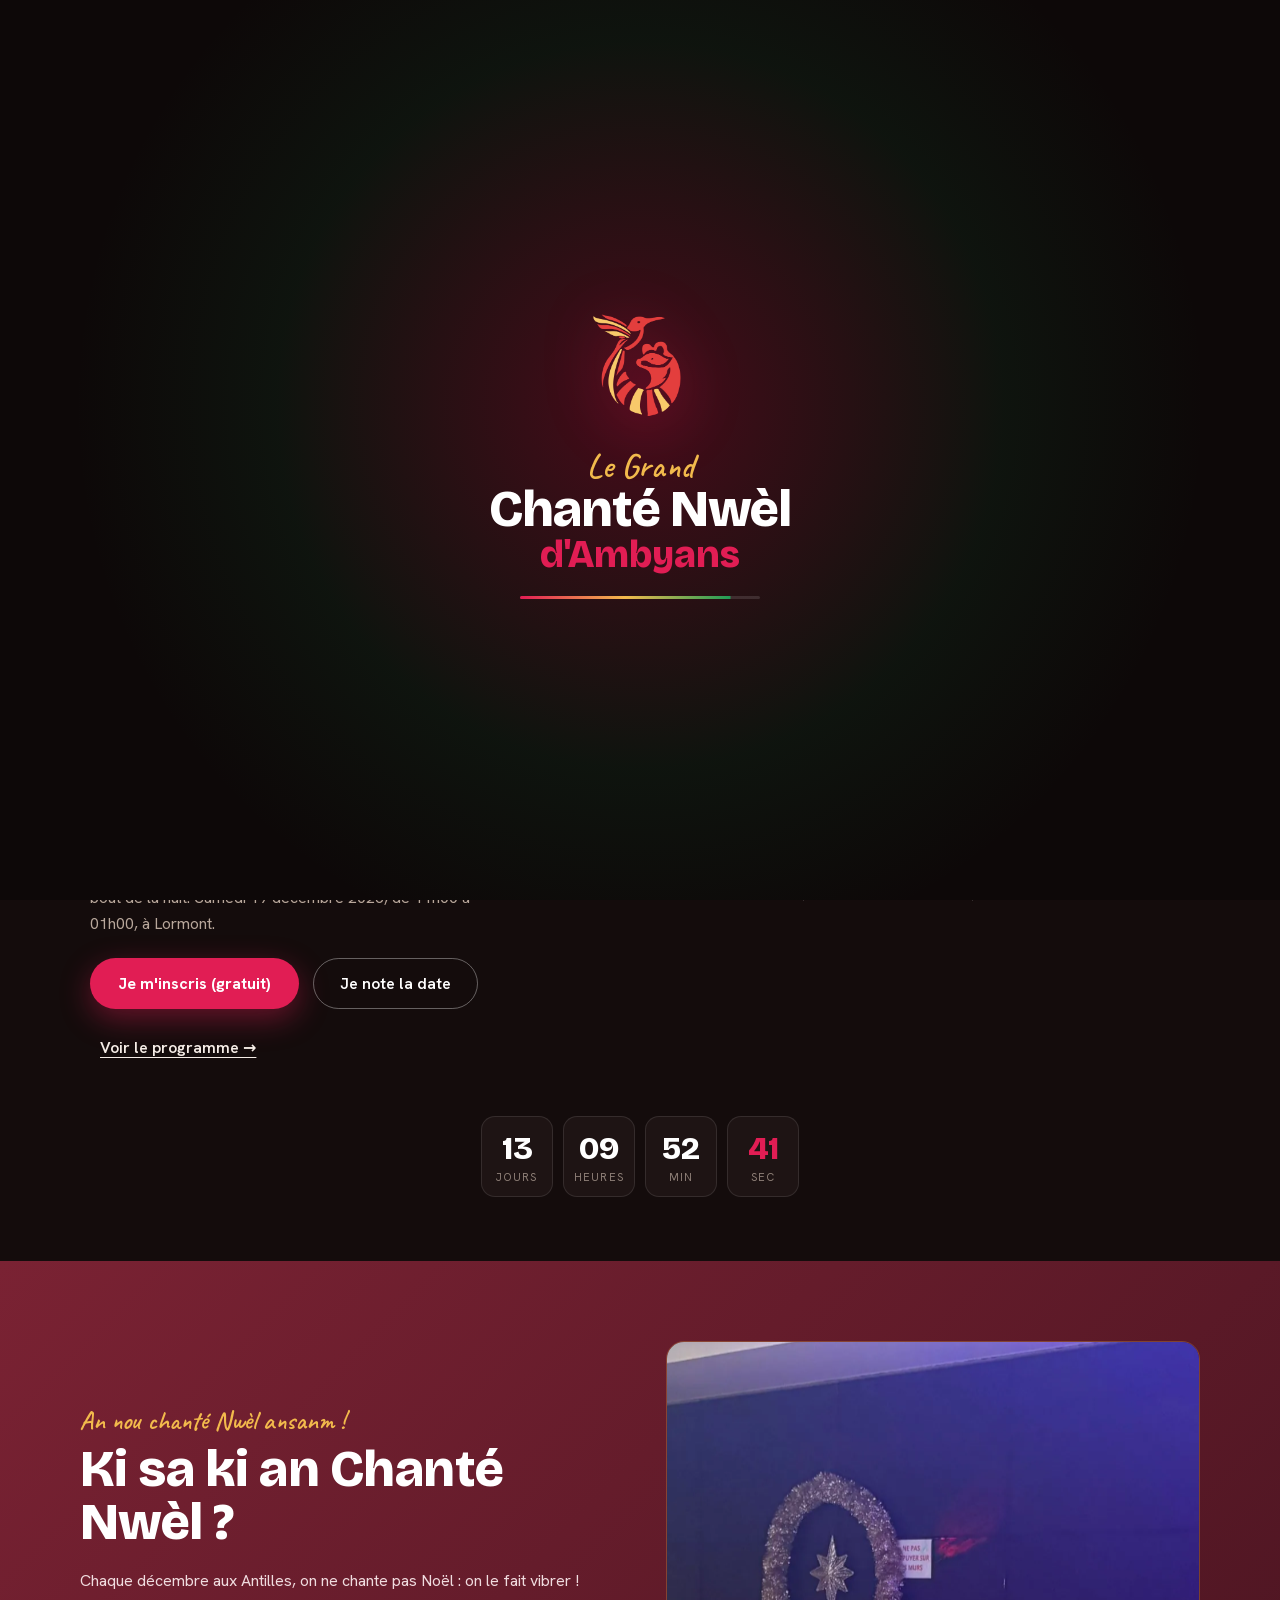
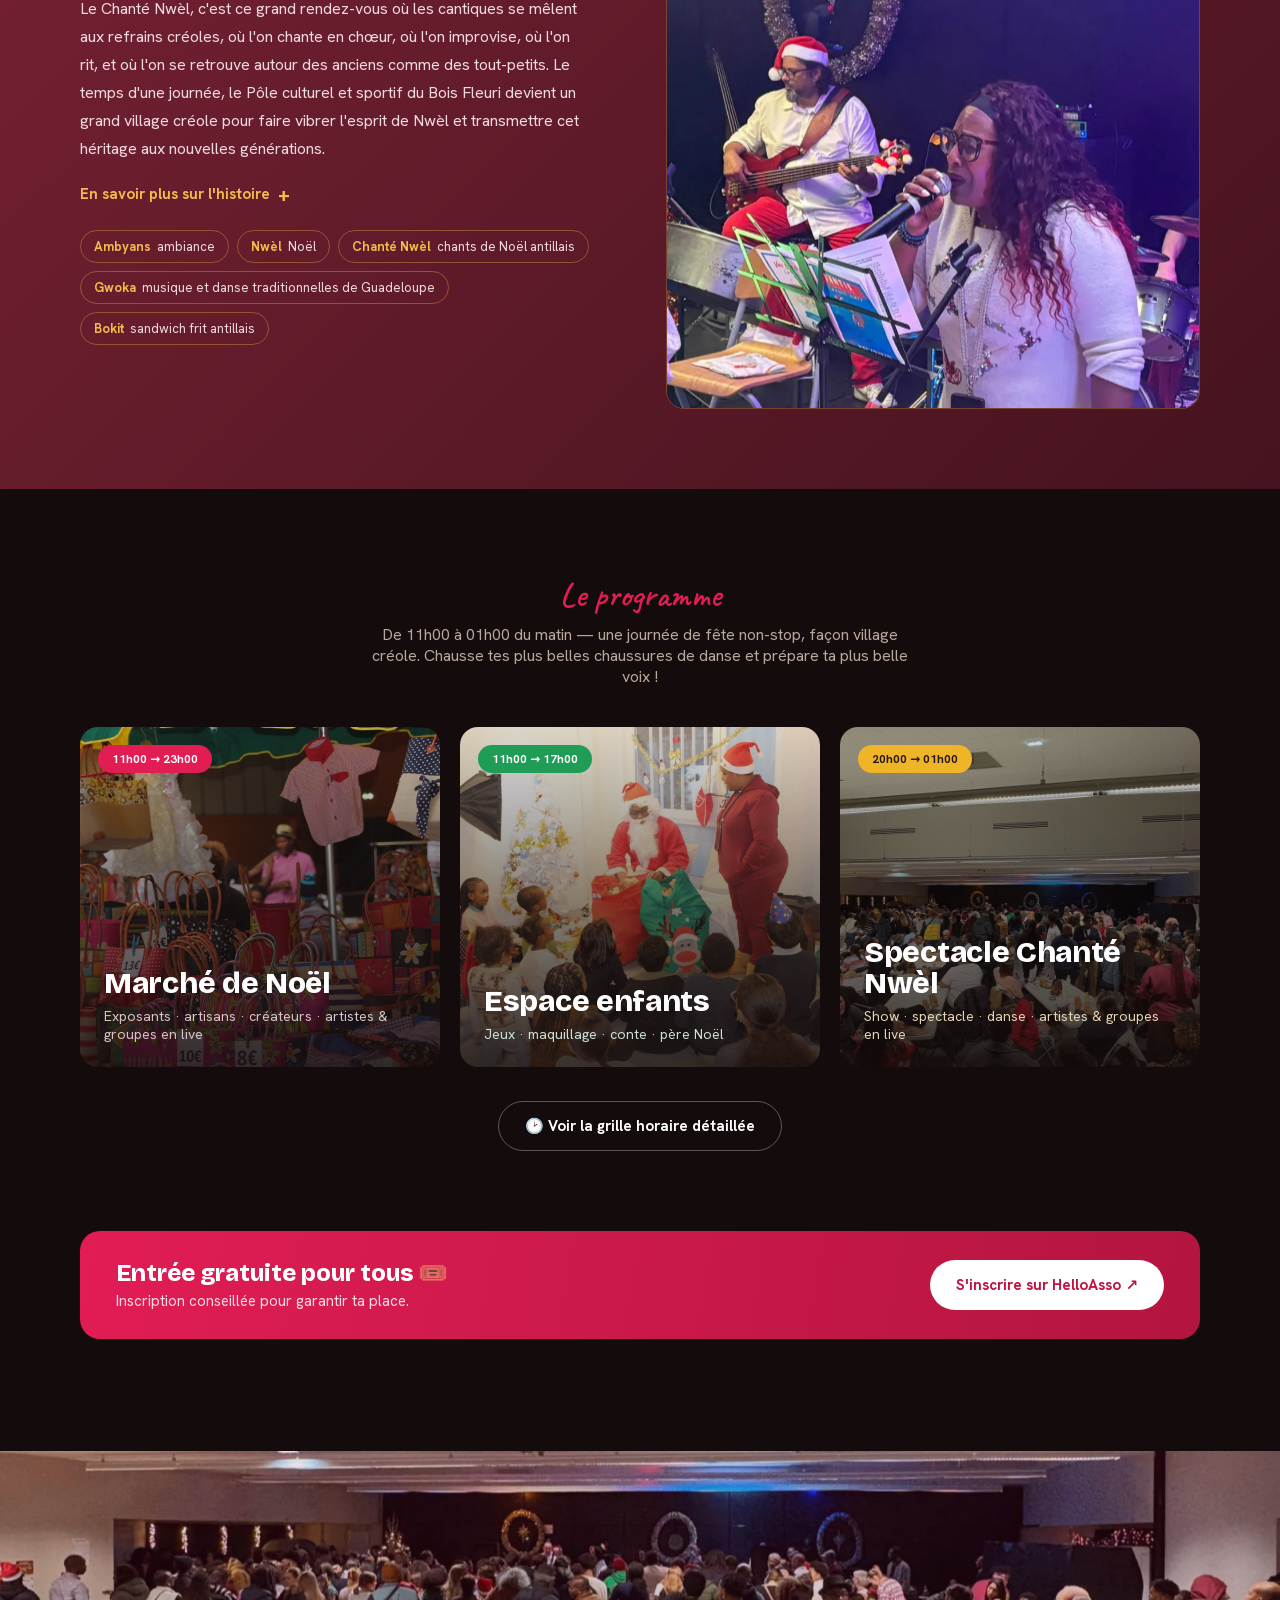
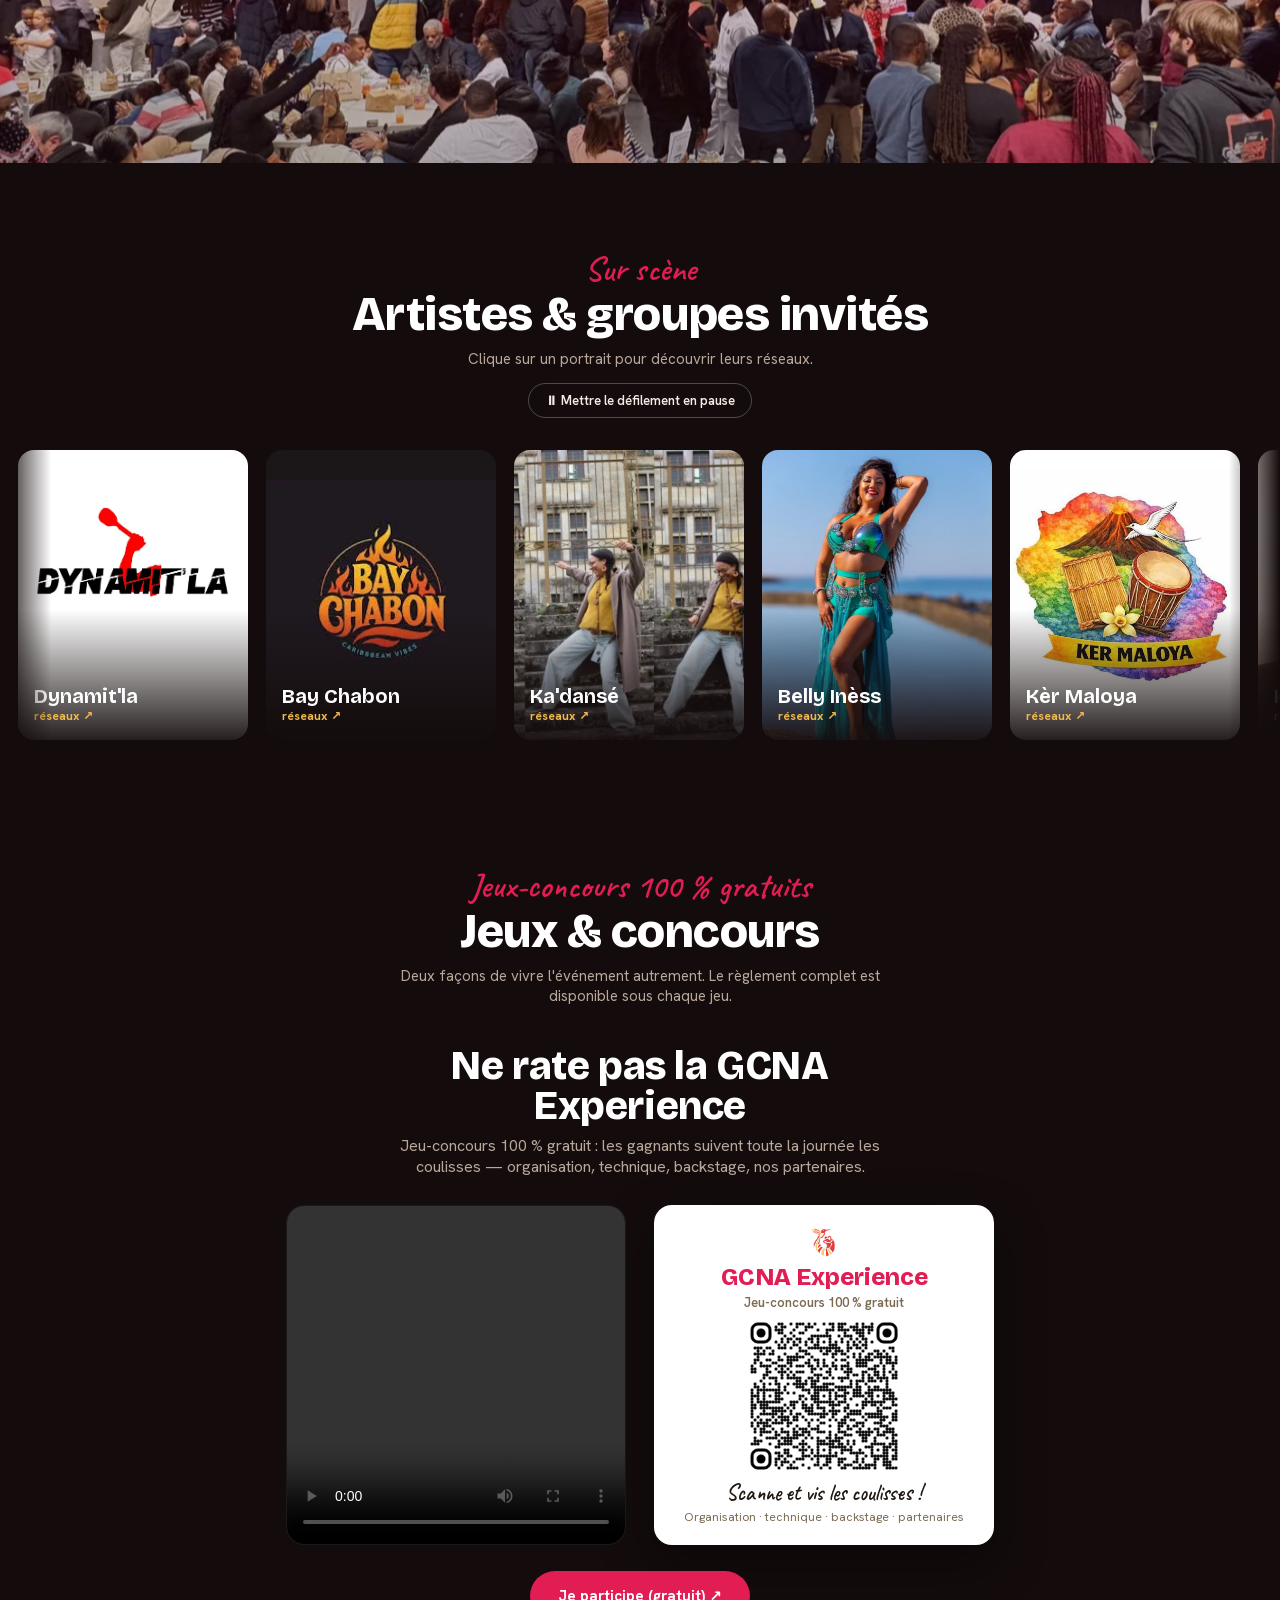
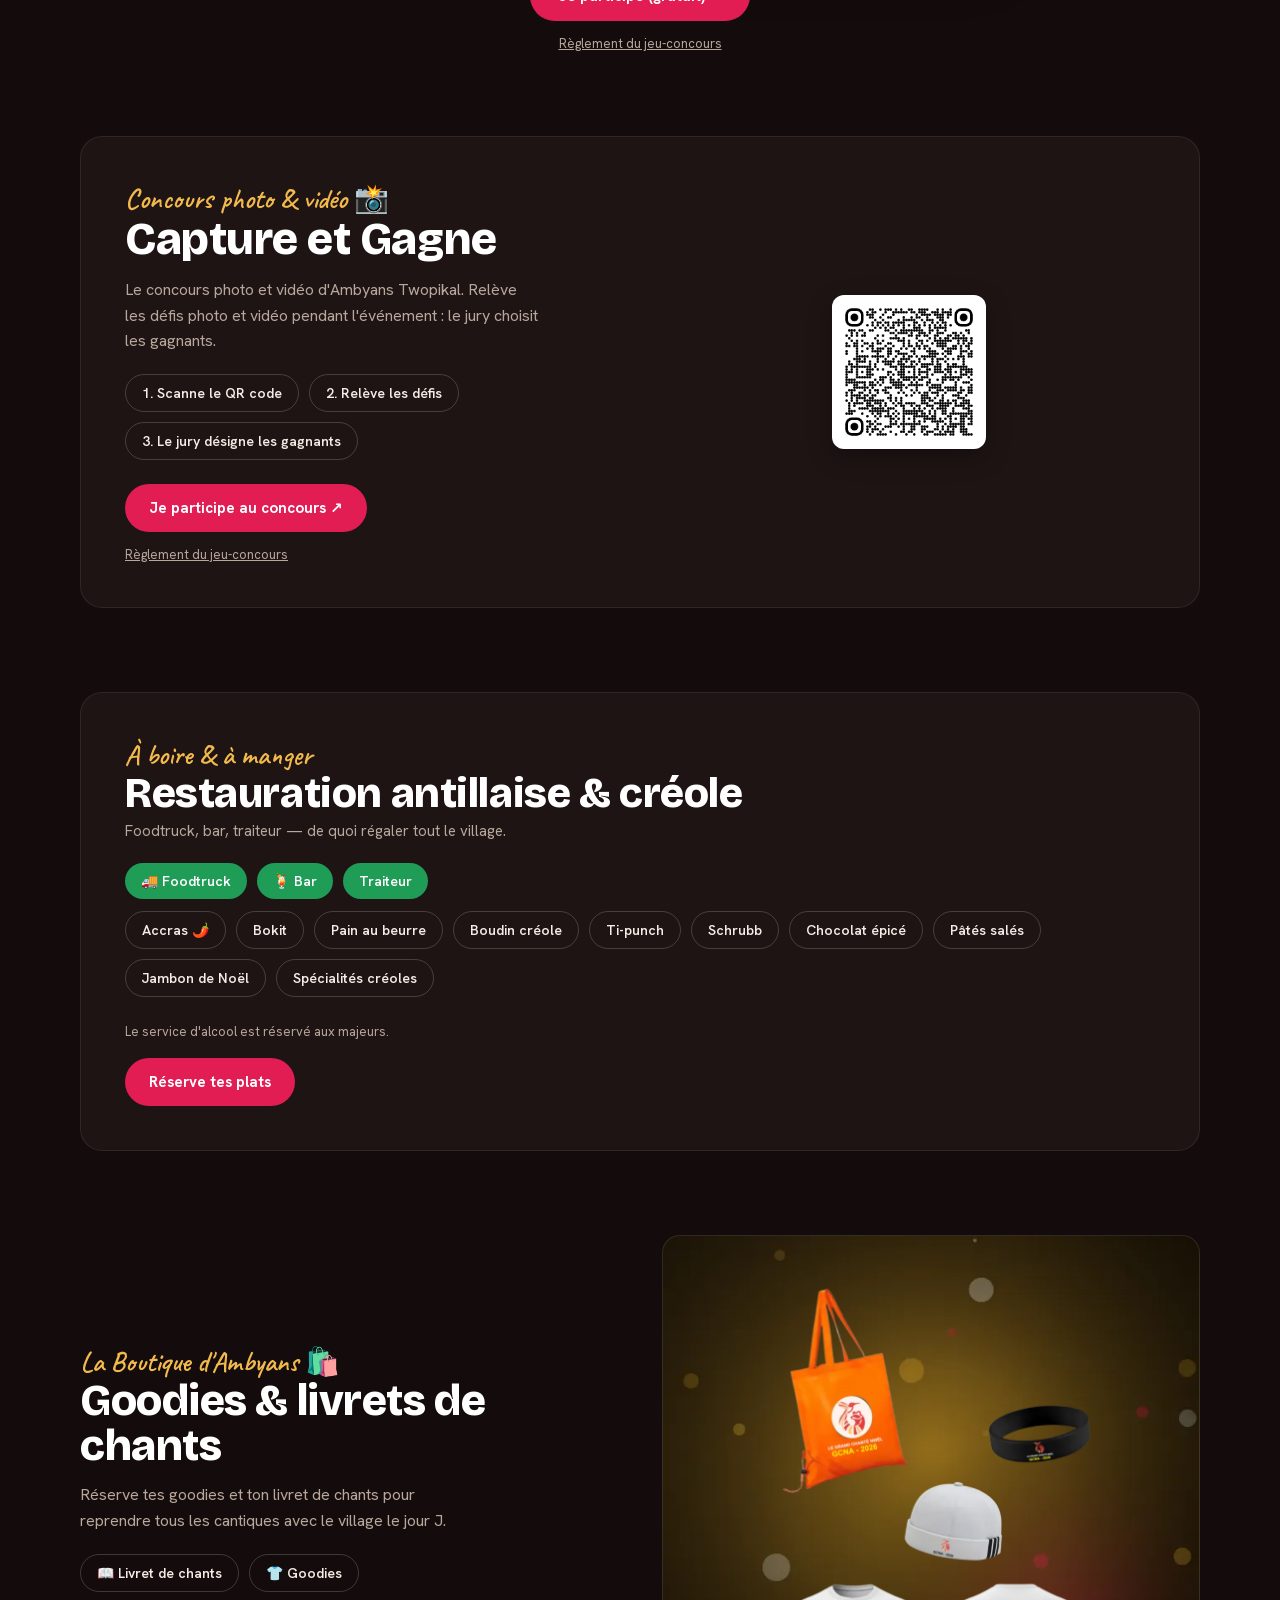
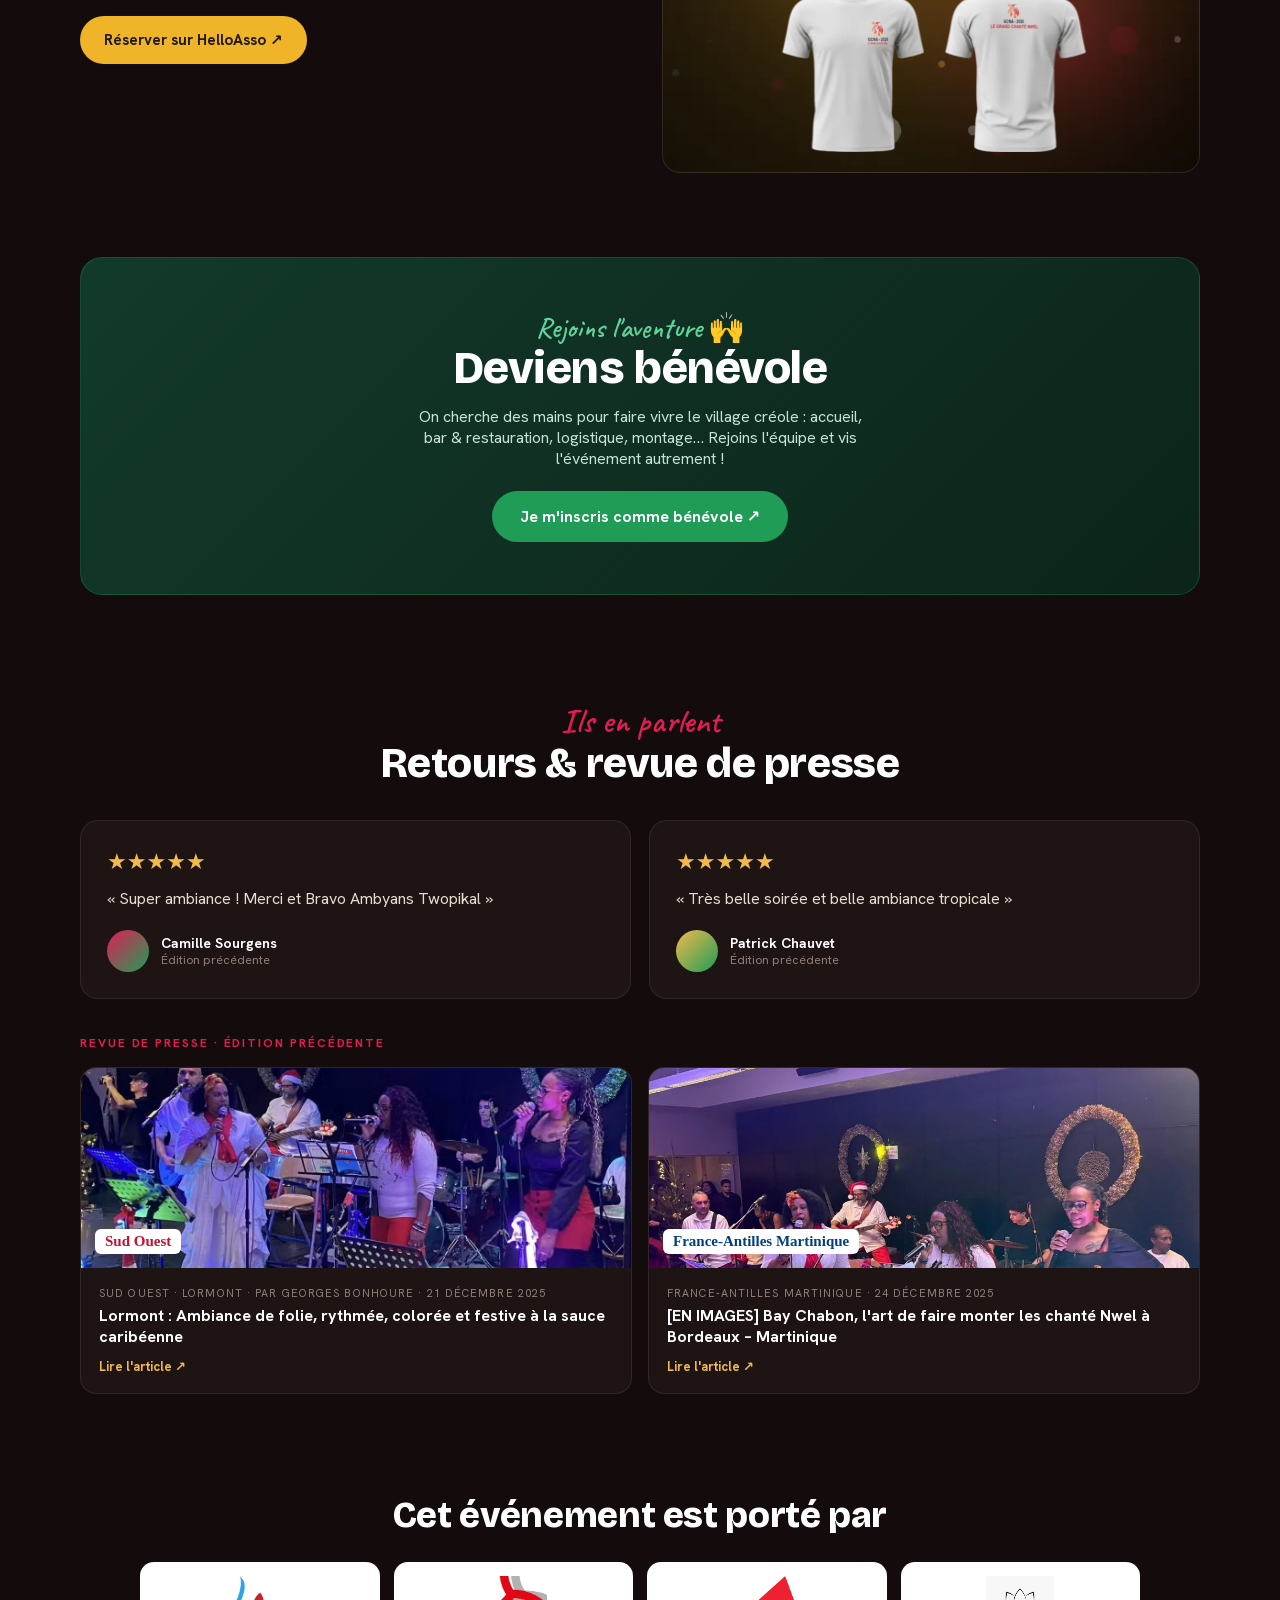
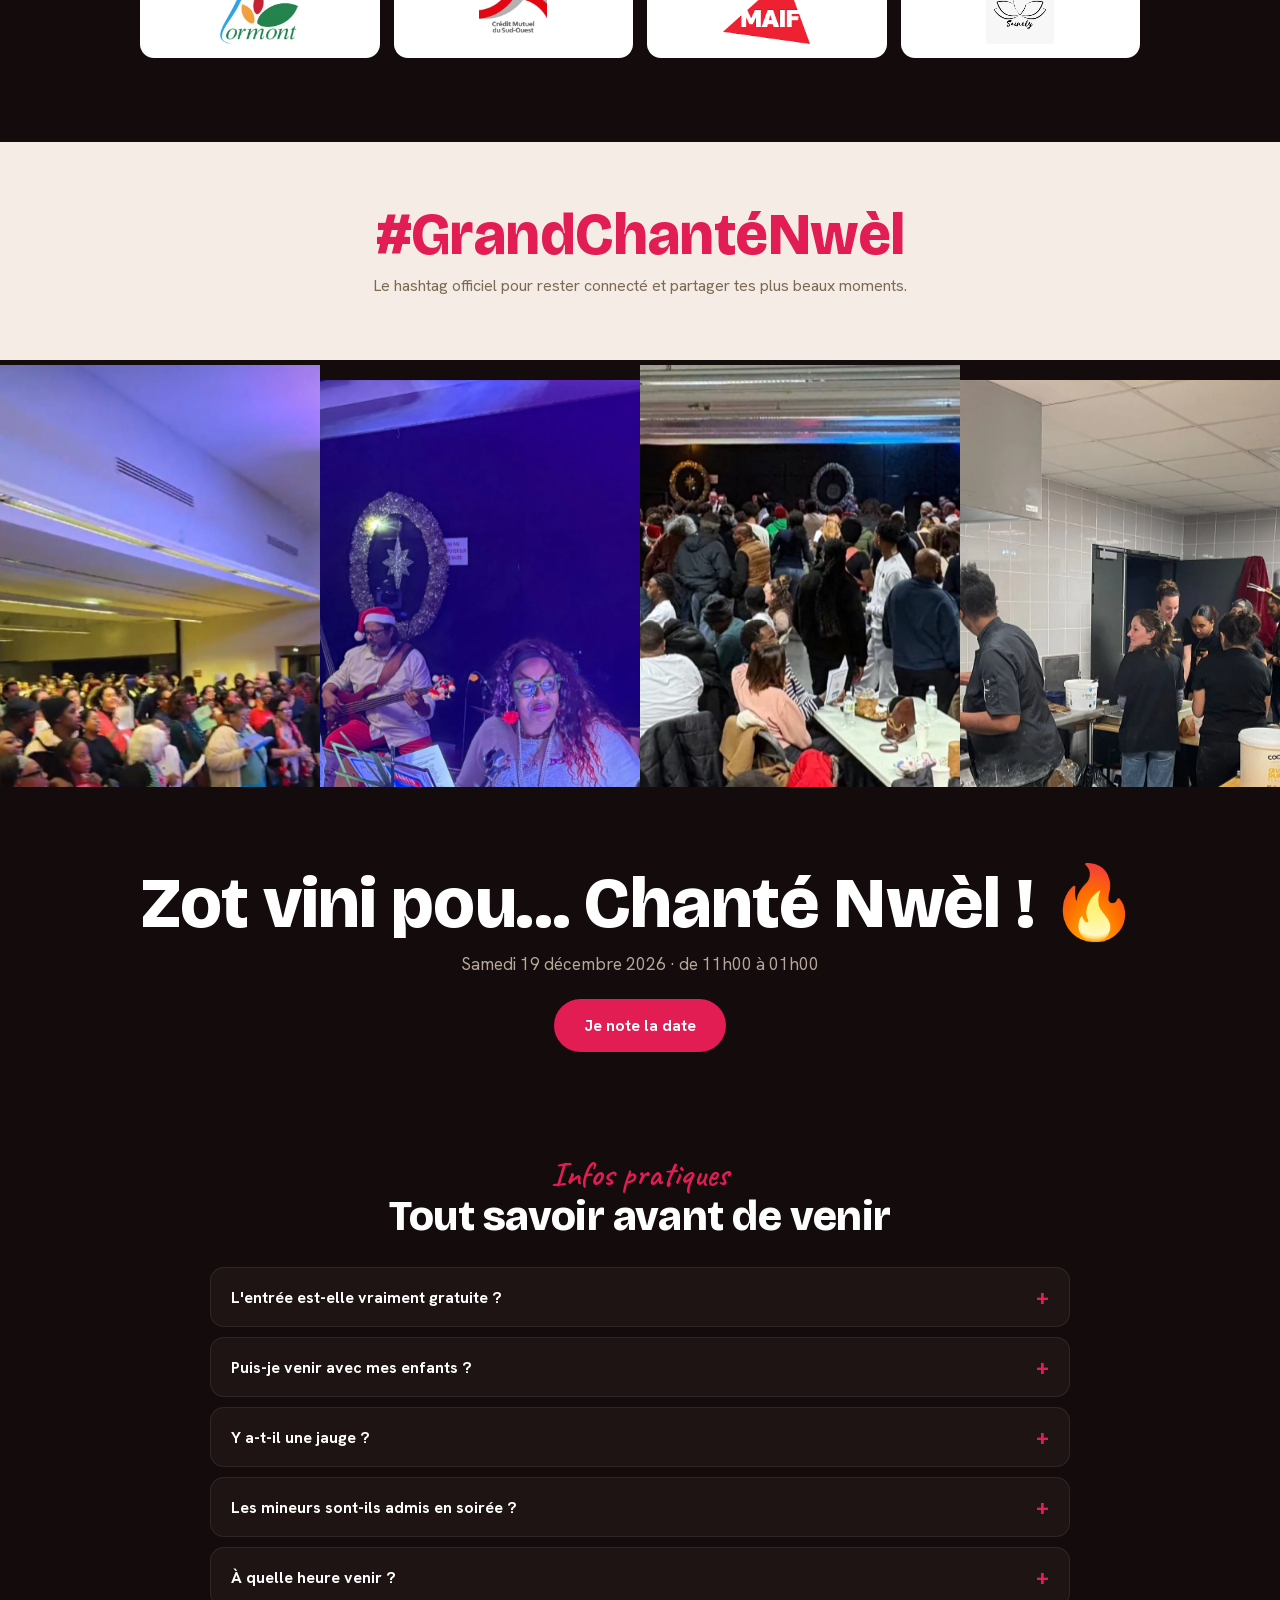
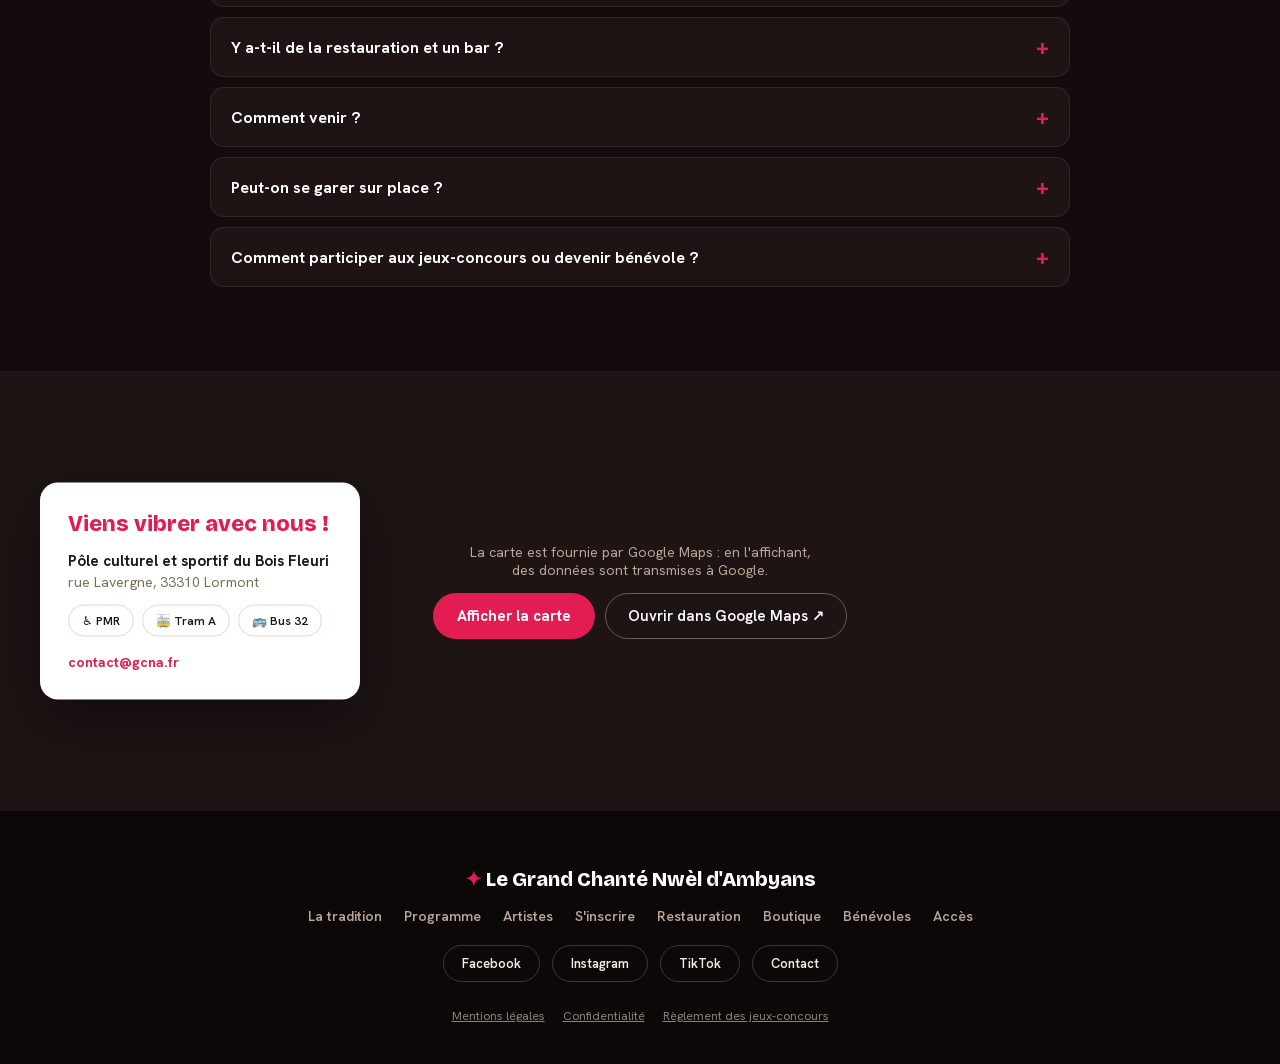
==== commit 06aee14a: "Retrait du groupe Moov'ment studio (card artistes, programmation, logo) Co-Authored-By: Claude Sonne" ====
--- a/index.html
+++ b/index.html
@@ -249,7 +249,7 @@
       <h2 style="font-size:clamp(30px,4vw,48px);font-weight:800;color:#fff">Artistes &amp; groupes invités</h2>
       <p style="font-size:15px;color:#b8a79b;margin-top:10px">Clique sur un portrait pour découvrir leurs réseaux.</p>
       <button type="button" class="mq-toggle" data-action="toggleMarquee" aria-pressed="false">⏸ Mettre le défilement en pause</button>
-      <!-- TODO photos : Moov'ment studio (logo provisoire) / DJ Dayakyla / défilé (lien Défilé à fournir) -->
+      <!-- TODO photos : DJ Dayakyla / défilé (lien Défilé à fournir) -->
     </div>
     <div class="mq" style="position:relative;overflow:hidden;margin-top:20px;-webkit-mask-image:linear-gradient(90deg,transparent,#000 4%,#000 96%,transparent);mask-image:linear-gradient(90deg,transparent,#000 4%,#000 96%,transparent)">
       <div class="mqtrack" style="display:flex;gap:18px;width:max-content;padding:0 18px;animation:marquee 34s linear infinite">
@@ -258,7 +258,6 @@
         <a class="artist" href="https://www.instagram.com/yajessika/" target="_blank" rel="noopener" style="flex:none;width:230px;height:290px;position:relative;border-radius:16px;overflow:hidden;display:flex;flex-direction:column;justify-content:flex-end;padding:16px;background:linear-gradient(180deg,transparent 55%,rgba(20,12,12,.92)),url(&quot;assets/images/artistes/kadanse.webp&quot;) 38% center/cover"><div style="font-family:'Bricolage Grotesque';font-weight:700;font-size:20px;color:#fff">Ka'dansé</div><div style="font-weight:700;font-size:12px;color:#f2ba4c">réseaux ↗</div></a>
         <a class="artist" href="https://www.instagram.com/belly_iness/" target="_blank" rel="noopener" style="flex:none;width:230px;height:290px;position:relative;border-radius:16px;overflow:hidden;display:flex;flex-direction:column;justify-content:flex-end;padding:16px;background:linear-gradient(180deg,transparent 55%,rgba(20,12,12,.92)),url(&quot;assets/images/artistes/belly-ines.webp&quot;) center 15%/cover"><div style="font-family:'Bricolage Grotesque';font-weight:700;font-size:20px;color:#fff">Belly Inèss</div><div style="font-weight:700;font-size:12px;color:#f2ba4c">réseaux ↗</div></a>
         <a class="artist" href="https://www.instagram.com/kermaloya/" target="_blank" rel="noopener" style="flex:none;width:230px;height:290px;position:relative;border-radius:16px;overflow:hidden;display:flex;flex-direction:column;justify-content:flex-end;padding:16px;background:linear-gradient(180deg,transparent 55%,rgba(20,12,12,.92)),url(&quot;assets/images/artistes/ker-maloya.jpg&quot;) center 30%/contain no-repeat #fff"><div style="font-family:'Bricolage Grotesque';font-weight:700;font-size:20px;color:#fff">Kèr Maloya</div><div style="font-weight:700;font-size:12px;color:#f2ba4c">réseaux ↗</div></a>
-        <a class="artist" href="https://www.instagram.com/moovmentstudio/" target="_blank" rel="noopener" style="flex:none;width:230px;height:290px;position:relative;border-radius:16px;overflow:hidden;display:flex;flex-direction:column;justify-content:flex-end;padding:16px;background:linear-gradient(180deg,transparent 55%,rgba(20,12,12,.92)),url(&quot;assets/images/artistes/moovment-logo.webp&quot;) center/cover"><div style="font-family:'Bricolage Grotesque';font-weight:700;font-size:20px;color:#fff">Moov'ment studio</div><div style="font-weight:700;font-size:12px;color:#f2ba4c">réseaux ↗</div></a>
         <a class="artist" href="https://www.facebook.com/kaskadband.bordeaux" target="_blank" rel="noopener" style="flex:none;width:230px;height:290px;position:relative;border-radius:16px;overflow:hidden;display:flex;flex-direction:column;justify-content:flex-end;padding:16px;background:linear-gradient(180deg,transparent 55%,rgba(20,12,12,.92)),url(&quot;assets/images/artistes/kaskad-band-2.webp&quot;) 58% 20%/cover"><div style="font-family:'Bricolage Grotesque';font-weight:700;font-size:20px;color:#fff">Kaskad Band</div><div style="font-weight:700;font-size:12px;color:#f2ba4c">réseaux ↗</div></a>
         <div class="artist" style="flex:none;width:230px;height:290px;position:relative;border-radius:16px;overflow:hidden;display:flex;flex-direction:column;justify-content:flex-end;padding:16px;background:linear-gradient(180deg,transparent 55%,rgba(20,12,12,.92)),url(&quot;assets/images/artistes/placeholder-ambyans-2.webp&quot;) center 30%/78% auto no-repeat #fff"><div style="font-family:'Bricolage Grotesque';font-weight:700;font-size:20px;color:#fff">Tumblak</div></div>
         <a class="artist" href="https://www.instagram.com/cosmo.ka_33/" target="_blank" rel="noopener" style="flex:none;width:230px;height:290px;position:relative;border-radius:16px;overflow:hidden;display:flex;flex-direction:column;justify-content:flex-end;padding:16px;background:linear-gradient(180deg,transparent 55%,rgba(20,12,12,.92)),url(&quot;assets/images/artistes/placeholder-ambyans-2.webp&quot;) center 30%/78% auto no-repeat #fff"><div style="font-family:'Bricolage Grotesque';font-weight:700;font-size:20px;color:#fff">L'A cosmopolitaine</div><div style="font-weight:700;font-size:12px;color:#f2ba4c">réseaux ↗</div></a>
@@ -547,7 +546,6 @@
             <div style="display:flex;gap:12px;align-items:flex-start"><span style="min-width:104px;text-align:center;padding:7px 0;border-radius:8px;background:transparent;border:1.5px solid #e11d54;color:#e11d54;font-weight:700;font-size:12px">11h00 – 01h00</span><div><div style="font-weight:700;font-size:14px;color:#fff">Bar · restauration</div><div style="font-size:12px;color:#b8a79b">Food truck créole toute la journée et soirée</div></div></div>
             <div style="display:flex;gap:12px;align-items:flex-start"><span style="min-width:104px;text-align:center;padding:7px 0;border-radius:8px;background:transparent;border:1.5px solid #e11d54;color:#e11d54;font-weight:700;font-size:12px">14h00</span><div><div style="font-weight:700;font-size:14px;color:#fff">Kèr Maloya</div><div style="font-size:12px;color:#b8a79b">Musique réunionnaise</div></div></div>
             <div style="display:flex;gap:12px;align-items:flex-start"><span style="min-width:104px;text-align:center;padding:7px 0;border-radius:8px;background:transparent;border:1.5px solid #e11d54;color:#e11d54;font-weight:700;font-size:12px">11h00 – 17h00</span><div><div style="font-weight:700;font-size:14px;color:#fff">Espace enfants</div><div style="font-size:12px;color:#b8a79b">Jeux · maquillage · conte · père Noël</div></div></div>
-            <div style="display:flex;gap:12px;align-items:flex-start"><span style="min-width:104px;text-align:center;padding:7px 0;border-radius:8px;background:transparent;border:1.5px solid #e11d54;color:#e11d54;font-weight:700;font-size:12px">14h30</span><div><div style="font-weight:700;font-size:14px;color:#fff">Moov'ment studio</div><div style="font-size:12px;color:#b8a79b">Afro – hip-hop</div></div></div>
             <div style="display:flex;gap:12px;align-items:flex-start"><span style="min-width:104px;text-align:center;padding:7px 0;border-radius:8px;background:transparent;border:1.5px solid #e11d54;color:#e11d54;font-weight:700;font-size:12px">15h00</span><div><div style="font-weight:700;font-size:14px;color:#fff">Belly Inèss</div><div style="font-size:12px;color:#b8a79b">Danse orientale</div></div></div>
             <div style="display:flex;gap:12px;align-items:flex-start"><span style="min-width:104px;text-align:center;padding:7px 0;border-radius:8px;background:transparent;border:1.5px solid #e11d54;color:#e11d54;font-weight:700;font-size:12px">15h00 – 16h00</span><div><div style="font-weight:700;font-size:14px;color:#fff">Visite du père Noël</div></div></div>
             <div style="display:flex;gap:12px;align-items:flex-start"><span style="min-width:104px;text-align:center;padding:7px 0;border-radius:8px;background:transparent;border:1.5px solid #e11d54;color:#e11d54;font-weight:700;font-size:12px">16h00</span><div><div style="font-weight:700;font-size:14px;color:#fff">Défilé</div><div style="font-size:12px;color:#b8a79b">Costumes traditionnels créoles</div></div></div>
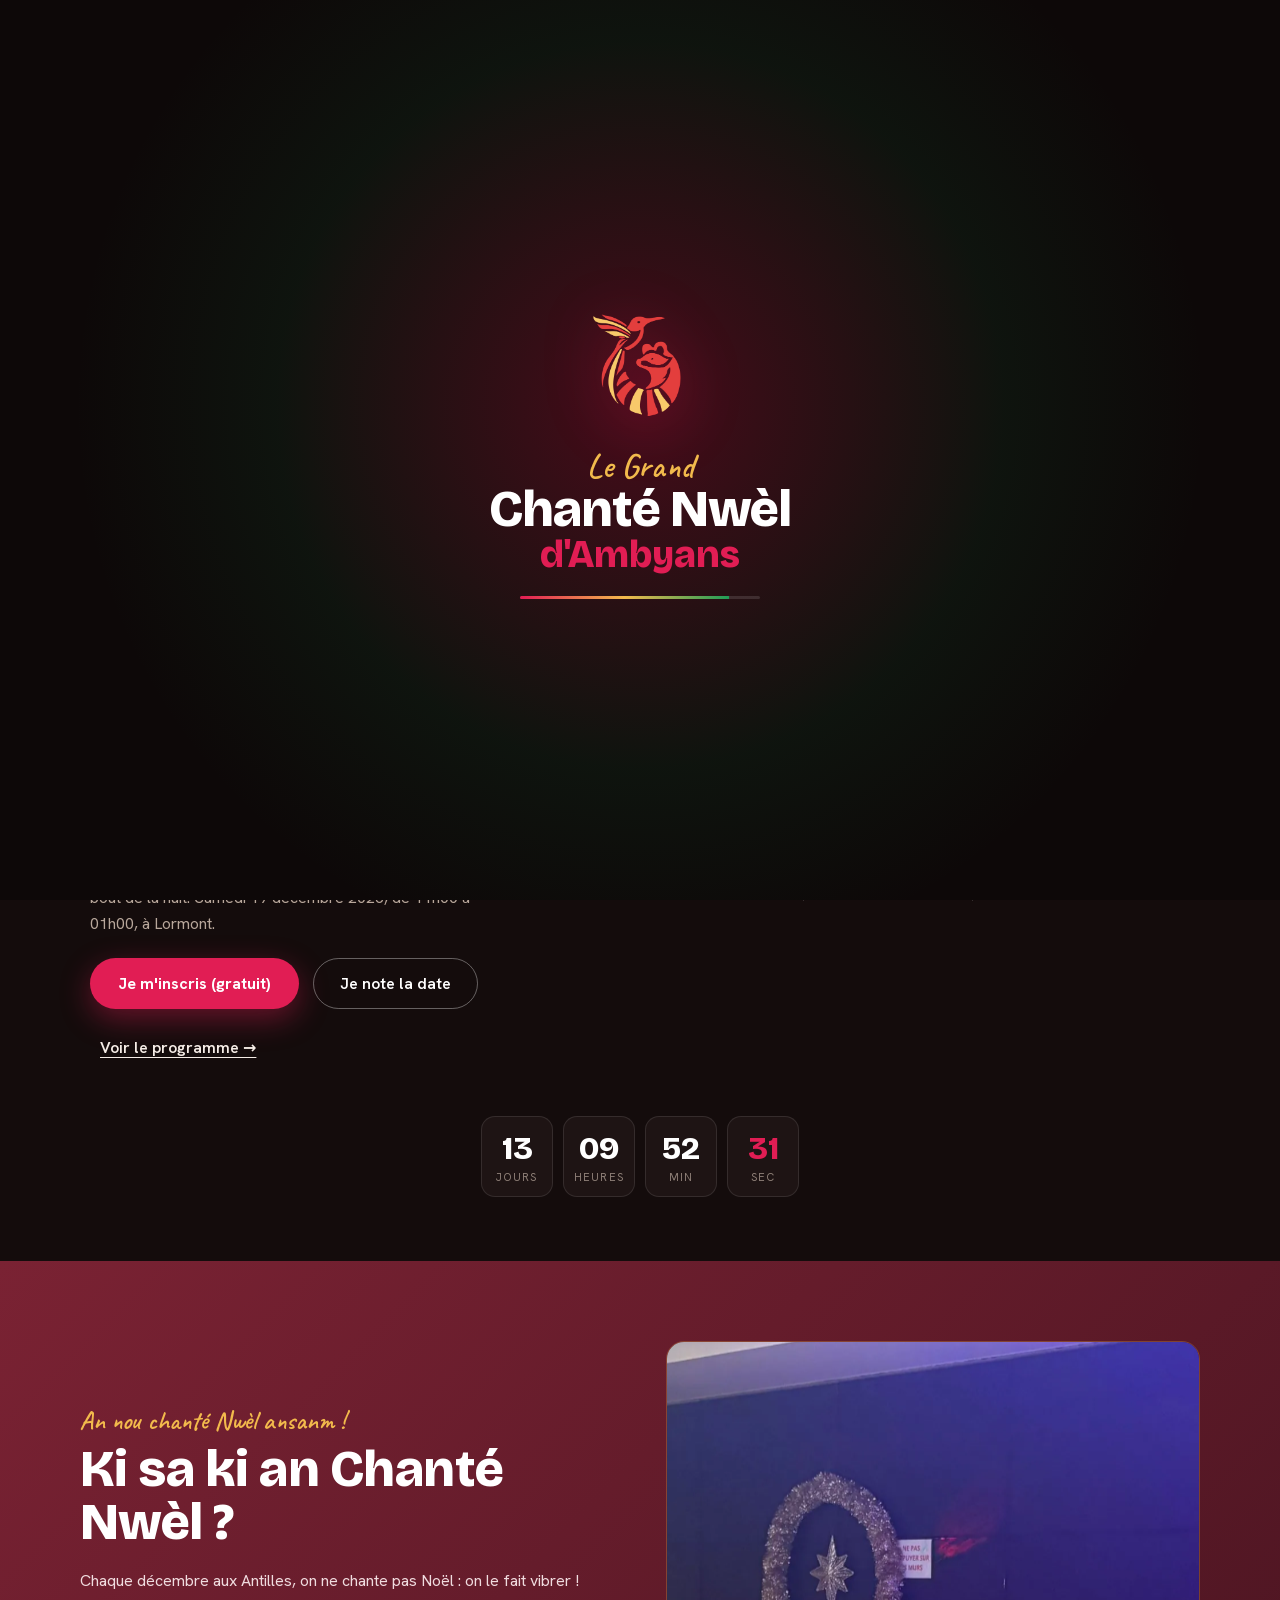
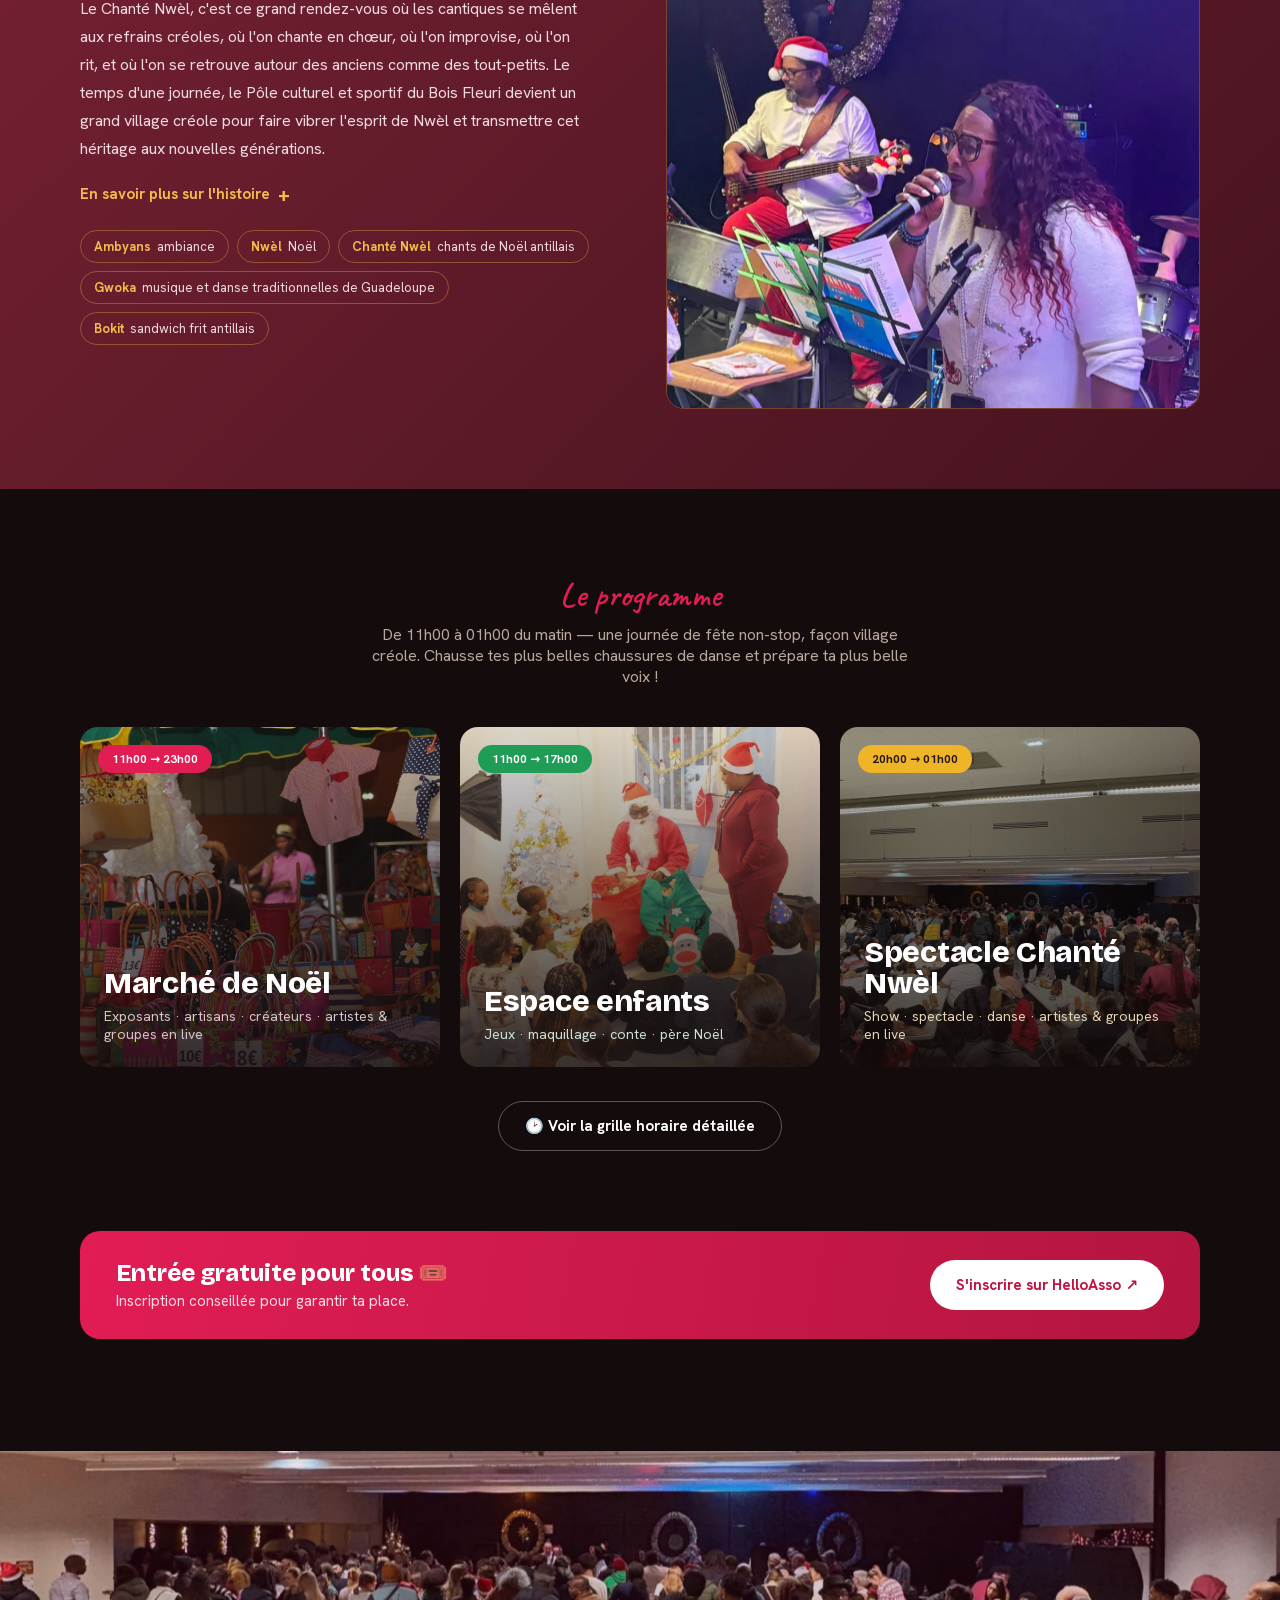
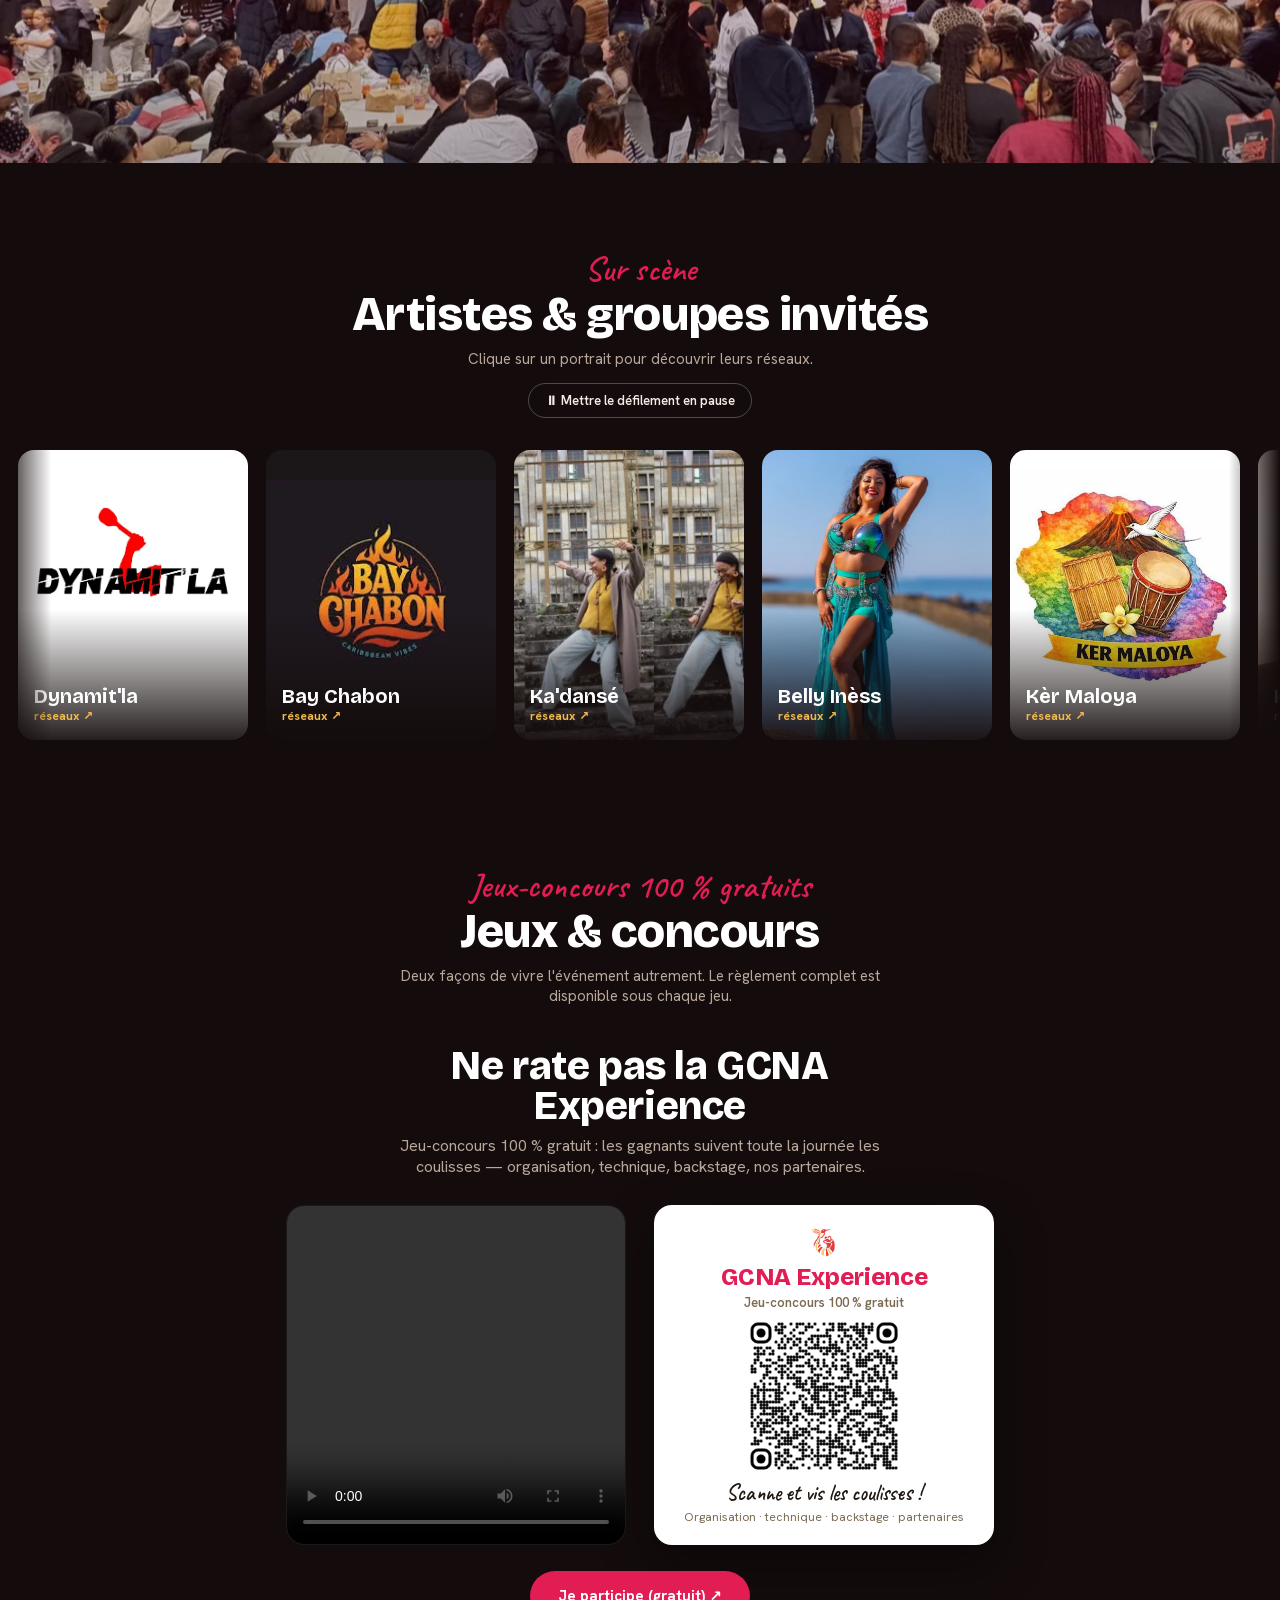
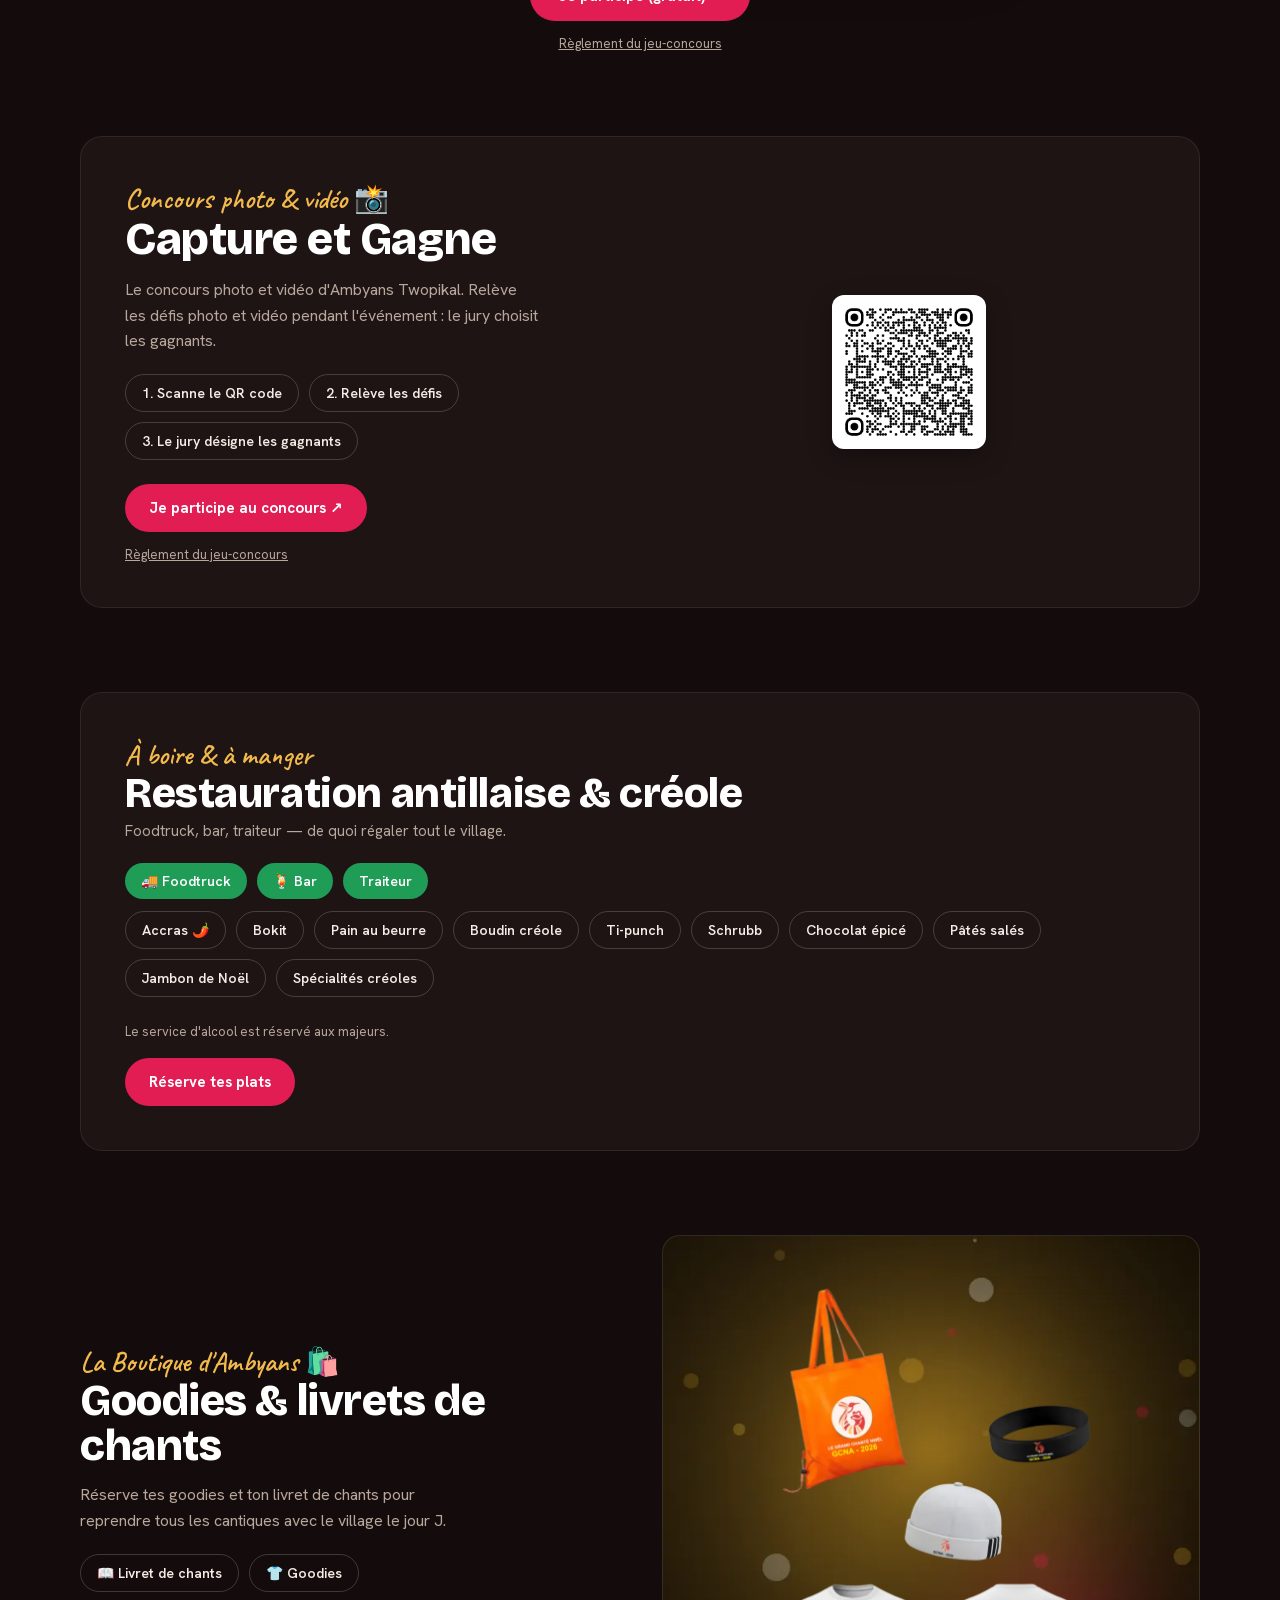
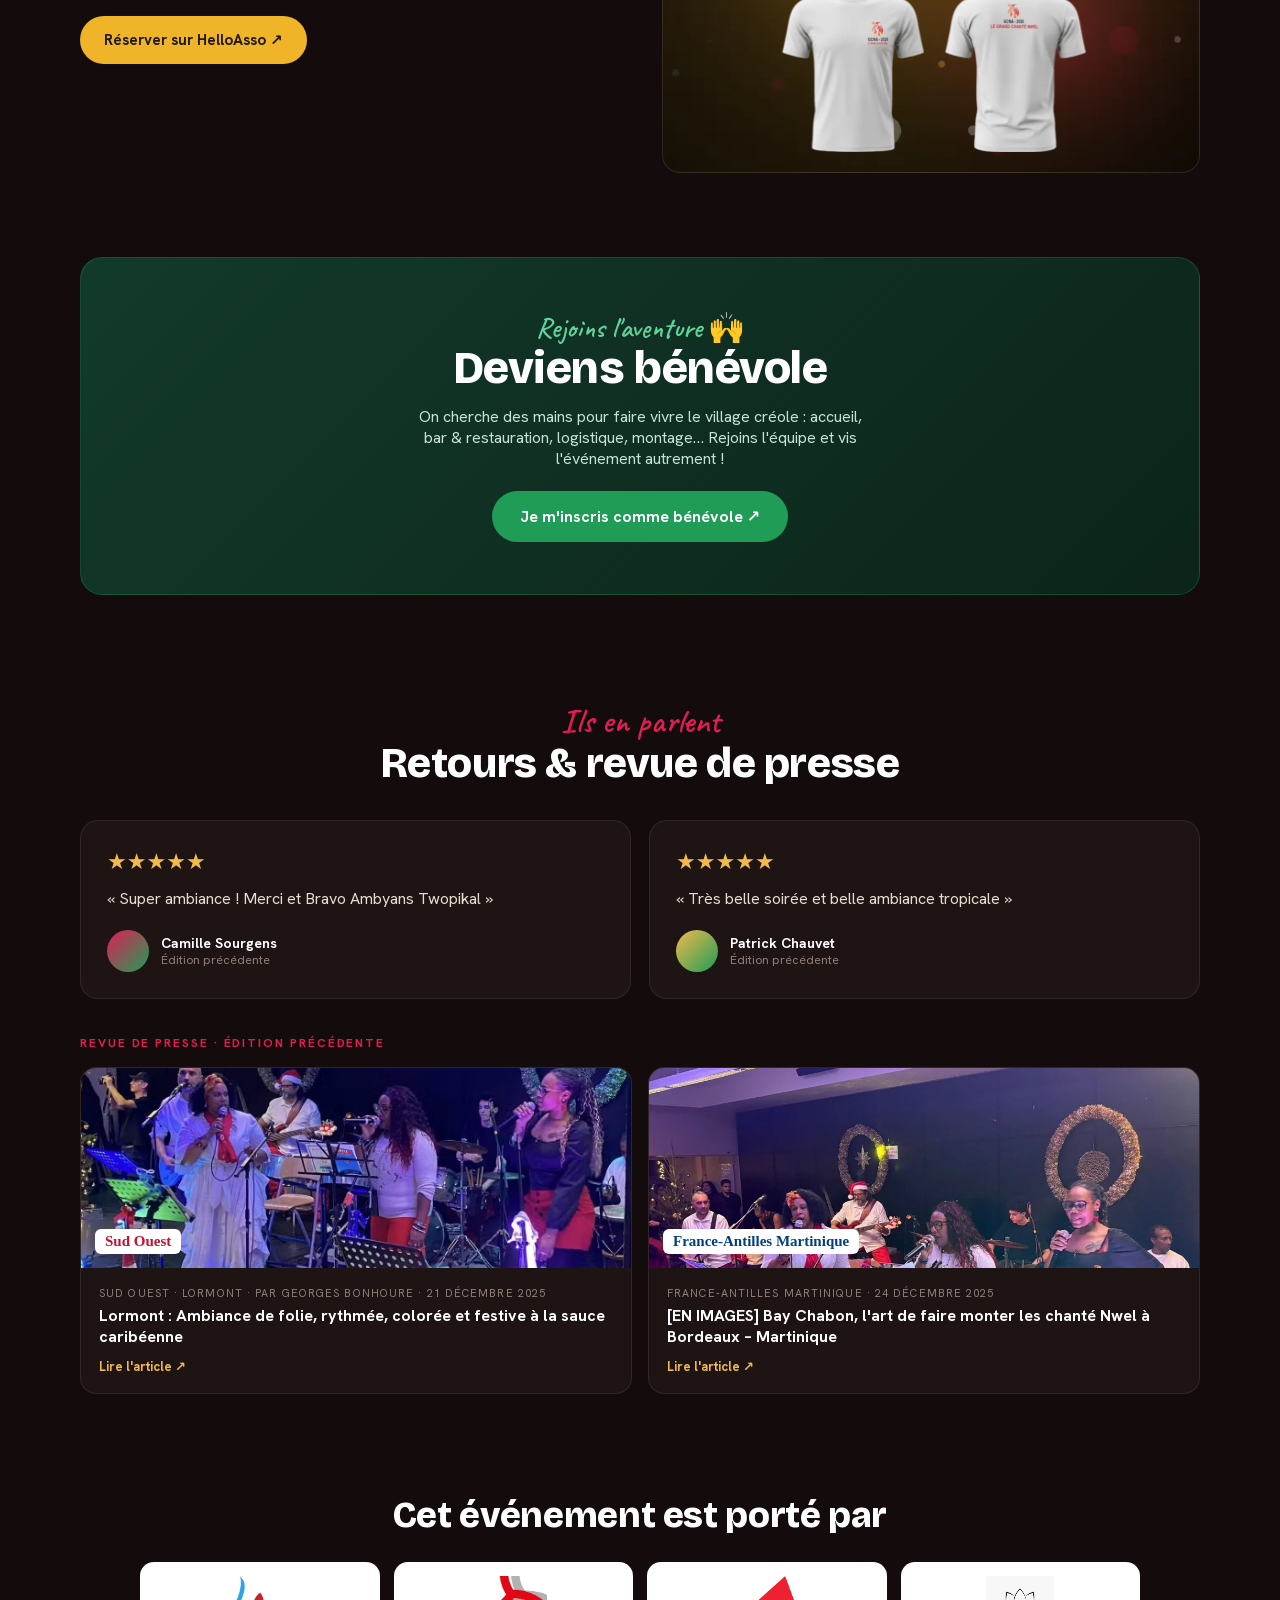
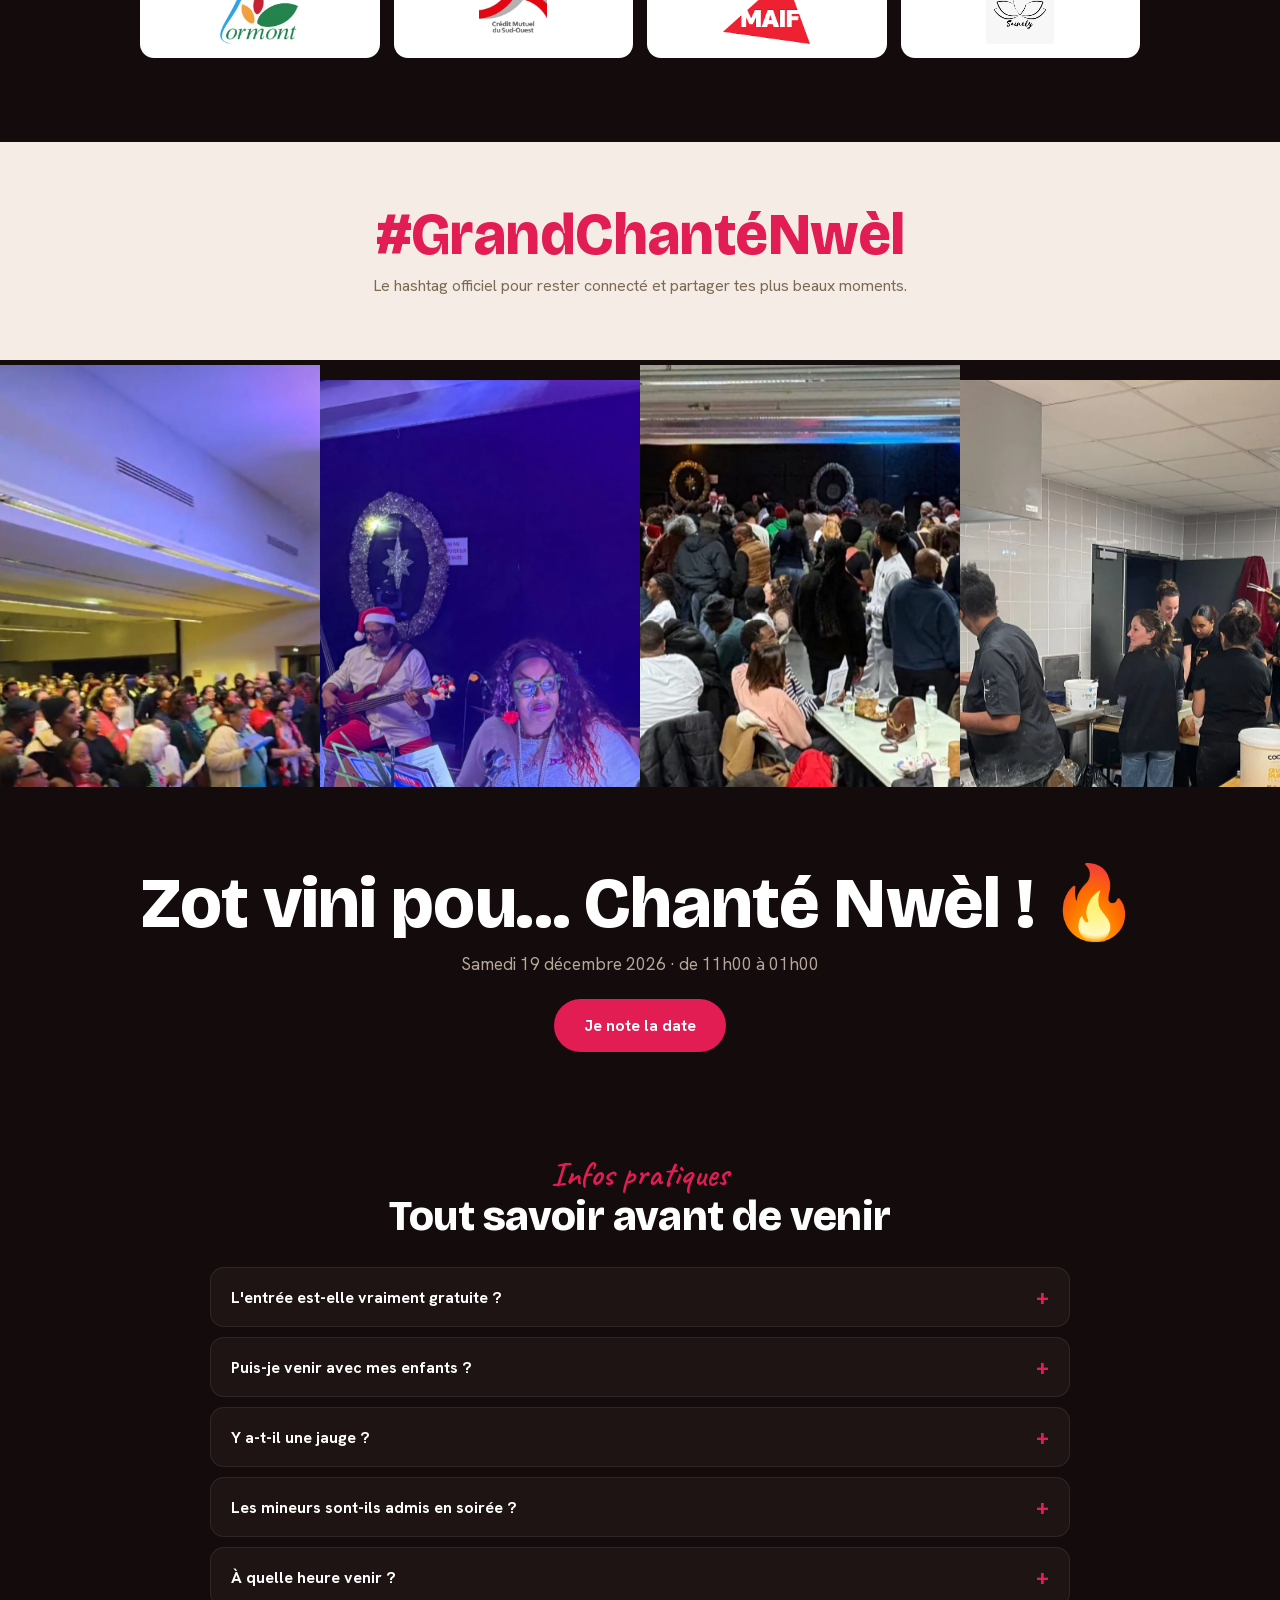
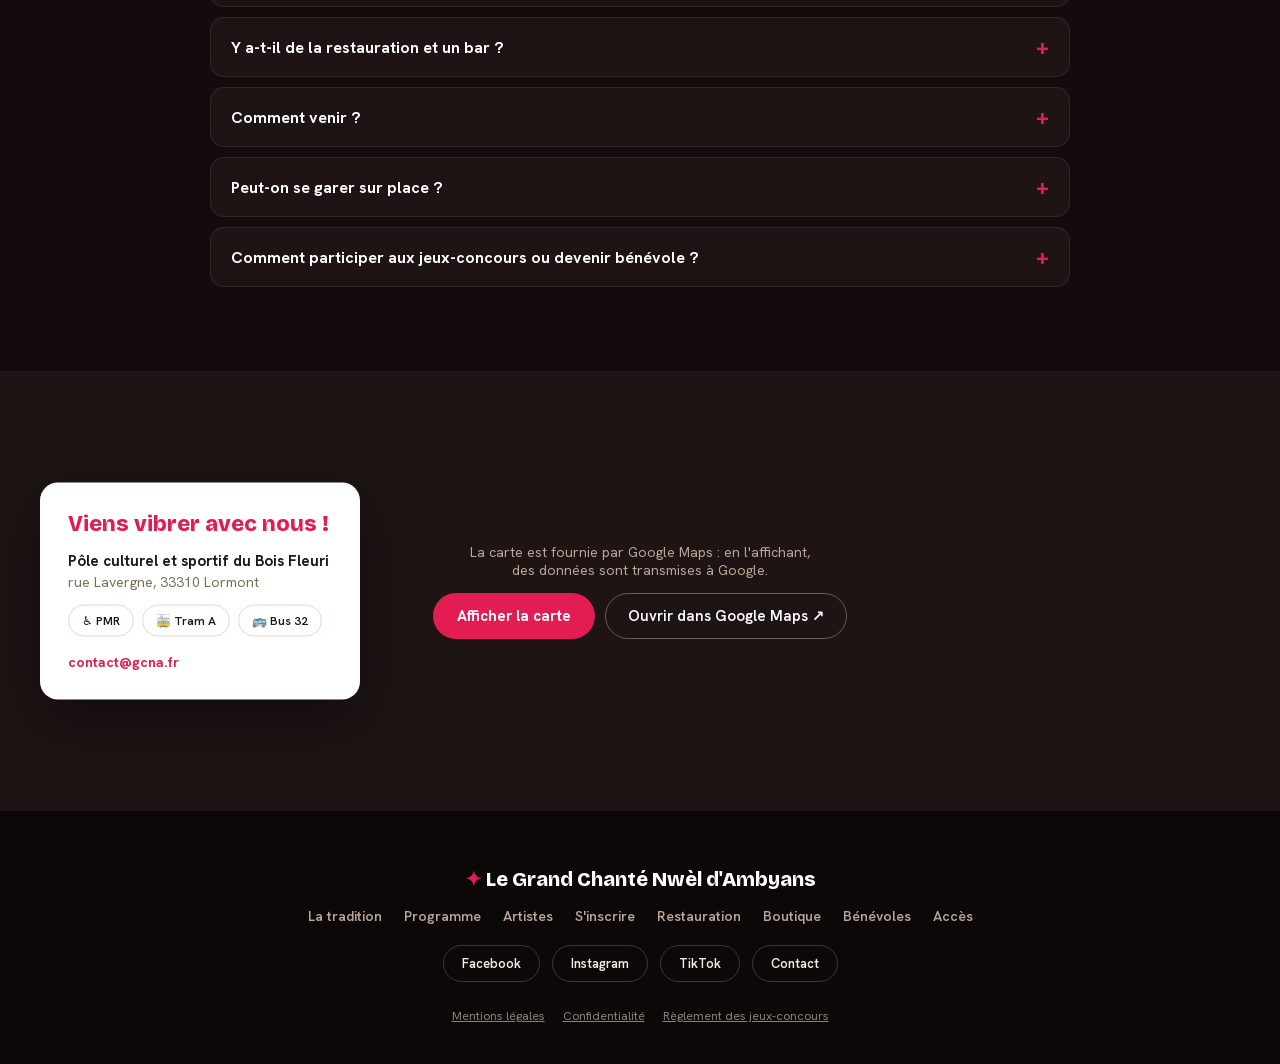
==== commit d2672b34: "Tumblak # + description « Groupe musique antillaise » Co-Authored-By: Claude Sonnet 5.5 <noreply@ant" ====
--- a/index.html
+++ b/index.html
@@ -259,7 +259,7 @@
         <a class="artist" href="https://www.instagram.com/belly_iness/" target="_blank" rel="noopener" style="flex:none;width:230px;height:290px;position:relative;border-radius:16px;overflow:hidden;display:flex;flex-direction:column;justify-content:flex-end;padding:16px;background:linear-gradient(180deg,transparent 55%,rgba(20,12,12,.92)),url(&quot;assets/images/artistes/belly-ines.webp&quot;) center 15%/cover"><div style="font-family:'Bricolage Grotesque';font-weight:700;font-size:20px;color:#fff">Belly Inèss</div><div style="font-weight:700;font-size:12px;color:#f2ba4c">réseaux ↗</div></a>
         <a class="artist" href="https://www.instagram.com/kermaloya/" target="_blank" rel="noopener" style="flex:none;width:230px;height:290px;position:relative;border-radius:16px;overflow:hidden;display:flex;flex-direction:column;justify-content:flex-end;padding:16px;background:linear-gradient(180deg,transparent 55%,rgba(20,12,12,.92)),url(&quot;assets/images/artistes/ker-maloya.jpg&quot;) center 30%/contain no-repeat #fff"><div style="font-family:'Bricolage Grotesque';font-weight:700;font-size:20px;color:#fff">Kèr Maloya</div><div style="font-weight:700;font-size:12px;color:#f2ba4c">réseaux ↗</div></a>
         <a class="artist" href="https://www.facebook.com/kaskadband.bordeaux" target="_blank" rel="noopener" style="flex:none;width:230px;height:290px;position:relative;border-radius:16px;overflow:hidden;display:flex;flex-direction:column;justify-content:flex-end;padding:16px;background:linear-gradient(180deg,transparent 55%,rgba(20,12,12,.92)),url(&quot;assets/images/artistes/kaskad-band-2.webp&quot;) 58% 20%/cover"><div style="font-family:'Bricolage Grotesque';font-weight:700;font-size:20px;color:#fff">Kaskad Band</div><div style="font-weight:700;font-size:12px;color:#f2ba4c">réseaux ↗</div></a>
-        <div class="artist" style="flex:none;width:230px;height:290px;position:relative;border-radius:16px;overflow:hidden;display:flex;flex-direction:column;justify-content:flex-end;padding:16px;background:linear-gradient(180deg,transparent 55%,rgba(20,12,12,.92)),url(&quot;assets/images/artistes/placeholder-ambyans-2.webp&quot;) center 30%/78% auto no-repeat #fff"><div style="font-family:'Bricolage Grotesque';font-weight:700;font-size:20px;color:#fff">Tumblak</div></div>
+        <div class="artist" style="flex:none;width:230px;height:290px;position:relative;border-radius:16px;overflow:hidden;display:flex;flex-direction:column;justify-content:flex-end;padding:16px;background:linear-gradient(180deg,transparent 55%,rgba(20,12,12,.92)),url(&quot;assets/images/artistes/placeholder-ambyans-2.webp&quot;) center 30%/78% auto no-repeat #fff"><div style="font-family:'Bricolage Grotesque';font-weight:700;font-size:20px;color:#fff">Tumblak #</div></div>
         <a class="artist" href="https://www.instagram.com/cosmo.ka_33/" target="_blank" rel="noopener" style="flex:none;width:230px;height:290px;position:relative;border-radius:16px;overflow:hidden;display:flex;flex-direction:column;justify-content:flex-end;padding:16px;background:linear-gradient(180deg,transparent 55%,rgba(20,12,12,.92)),url(&quot;assets/images/artistes/placeholder-ambyans-2.webp&quot;) center 30%/78% auto no-repeat #fff"><div style="font-family:'Bricolage Grotesque';font-weight:700;font-size:20px;color:#fff">L'A cosmopolitaine</div><div style="font-weight:700;font-size:12px;color:#f2ba4c">réseaux ↗</div></a>
         <a class="artist" href="https://www.instagram.com/dandycrewofficiel/" target="_blank" rel="noopener" style="flex:none;width:230px;height:290px;position:relative;border-radius:16px;overflow:hidden;display:flex;flex-direction:column;justify-content:flex-end;padding:16px;background:linear-gradient(180deg,transparent 55%,rgba(20,12,12,.92)),url(&quot;assets/images/artistes/dandy-crew.webp&quot;) center 18%/80% auto no-repeat #fff"><div style="font-family:'Bricolage Grotesque';font-weight:700;font-size:20px;color:#fff">Dandy Crew</div><div style="font-weight:700;font-size:12px;color:#f2ba4c">réseaux ↗</div></a>
         <div data-nocount class="artist" style="flex:none;width:230px;height:290px;position:relative;border-radius:16px;overflow:hidden;display:flex;flex-direction:column;justify-content:flex-end;padding:16px;background:linear-gradient(180deg,transparent 55%,rgba(20,12,12,.92)),url(&quot;assets/images/artistes/placeholder-ambyans-2.webp&quot;) center 30%/78% auto no-repeat #fff"><div style="font-family:'Bricolage Grotesque';font-weight:700;font-size:20px;color:#fff">Défilé de costume traditionnel</div></div>
@@ -549,7 +549,7 @@
             <div style="display:flex;gap:12px;align-items:flex-start"><span style="min-width:104px;text-align:center;padding:7px 0;border-radius:8px;background:transparent;border:1.5px solid #e11d54;color:#e11d54;font-weight:700;font-size:12px">15h00</span><div><div style="font-weight:700;font-size:14px;color:#fff">Belly Inèss</div><div style="font-size:12px;color:#b8a79b">Danse orientale</div></div></div>
             <div style="display:flex;gap:12px;align-items:flex-start"><span style="min-width:104px;text-align:center;padding:7px 0;border-radius:8px;background:transparent;border:1.5px solid #e11d54;color:#e11d54;font-weight:700;font-size:12px">15h00 – 16h00</span><div><div style="font-weight:700;font-size:14px;color:#fff">Visite du père Noël</div></div></div>
             <div style="display:flex;gap:12px;align-items:flex-start"><span style="min-width:104px;text-align:center;padding:7px 0;border-radius:8px;background:transparent;border:1.5px solid #e11d54;color:#e11d54;font-weight:700;font-size:12px">16h00</span><div><div style="font-weight:700;font-size:14px;color:#fff">Défilé</div><div style="font-size:12px;color:#b8a79b">Costumes traditionnels créoles</div></div></div>
-            <div style="display:flex;gap:12px;align-items:flex-start"><span style="min-width:104px;text-align:center;padding:7px 0;border-radius:8px;background:transparent;border:1.5px solid #e11d54;color:#e11d54;font-weight:700;font-size:12px">17h00</span><div><div style="font-weight:700;font-size:14px;color:#fff">Tumblak</div><div style="font-size:12px;color:#b8a79b">Groupe</div></div></div>
+            <div style="display:flex;gap:12px;align-items:flex-start"><span style="min-width:104px;text-align:center;padding:7px 0;border-radius:8px;background:transparent;border:1.5px solid #e11d54;color:#e11d54;font-weight:700;font-size:12px">17h00</span><div><div style="font-weight:700;font-size:14px;color:#fff">Tumblak #</div><div style="font-size:12px;color:#b8a79b">Groupe musique antillaise</div></div></div>
             <div style="display:flex;gap:12px;align-items:flex-start"><span style="min-width:104px;text-align:center;padding:7px 0;border-radius:8px;background:transparent;border:1.5px solid #e11d54;color:#e11d54;font-weight:700;font-size:12px">18h00 – 19h00</span><div><div style="font-weight:700;font-size:14px;color:#fff">Kaskad Band</div><div style="font-size:12px;color:#b8a79b">Musique congolaise</div></div></div>
             <div style="display:flex;gap:12px;align-items:flex-start"><span style="min-width:104px;text-align:center;padding:7px 0;border-radius:8px;background:transparent;border:1.5px solid #e11d54;color:#e11d54;font-weight:700;font-size:12px">20h00 – 01h00</span><div><div style="font-weight:700;font-size:14px;color:#fff">Chanté Nwèl</div><div style="font-size:12px;color:#b8a79b">Show · spectacle · danse — Dynamit'la · Bay Chabon · Ka'dansé · Dandy Crew · L'A cosmopolitaine · DJ Dayakyla</div></div></div>
             <div style="display:flex;gap:12px;align-items:flex-start"><span style="min-width:104px;text-align:center;padding:7px 0;border-radius:8px;background:#e11d54;border:1.5px solid #e11d54;color:#fff;font-weight:700;font-size:12px">01h00</span><div><div style="font-weight:700;font-size:14px;color:#fff">Fin</div></div></div>
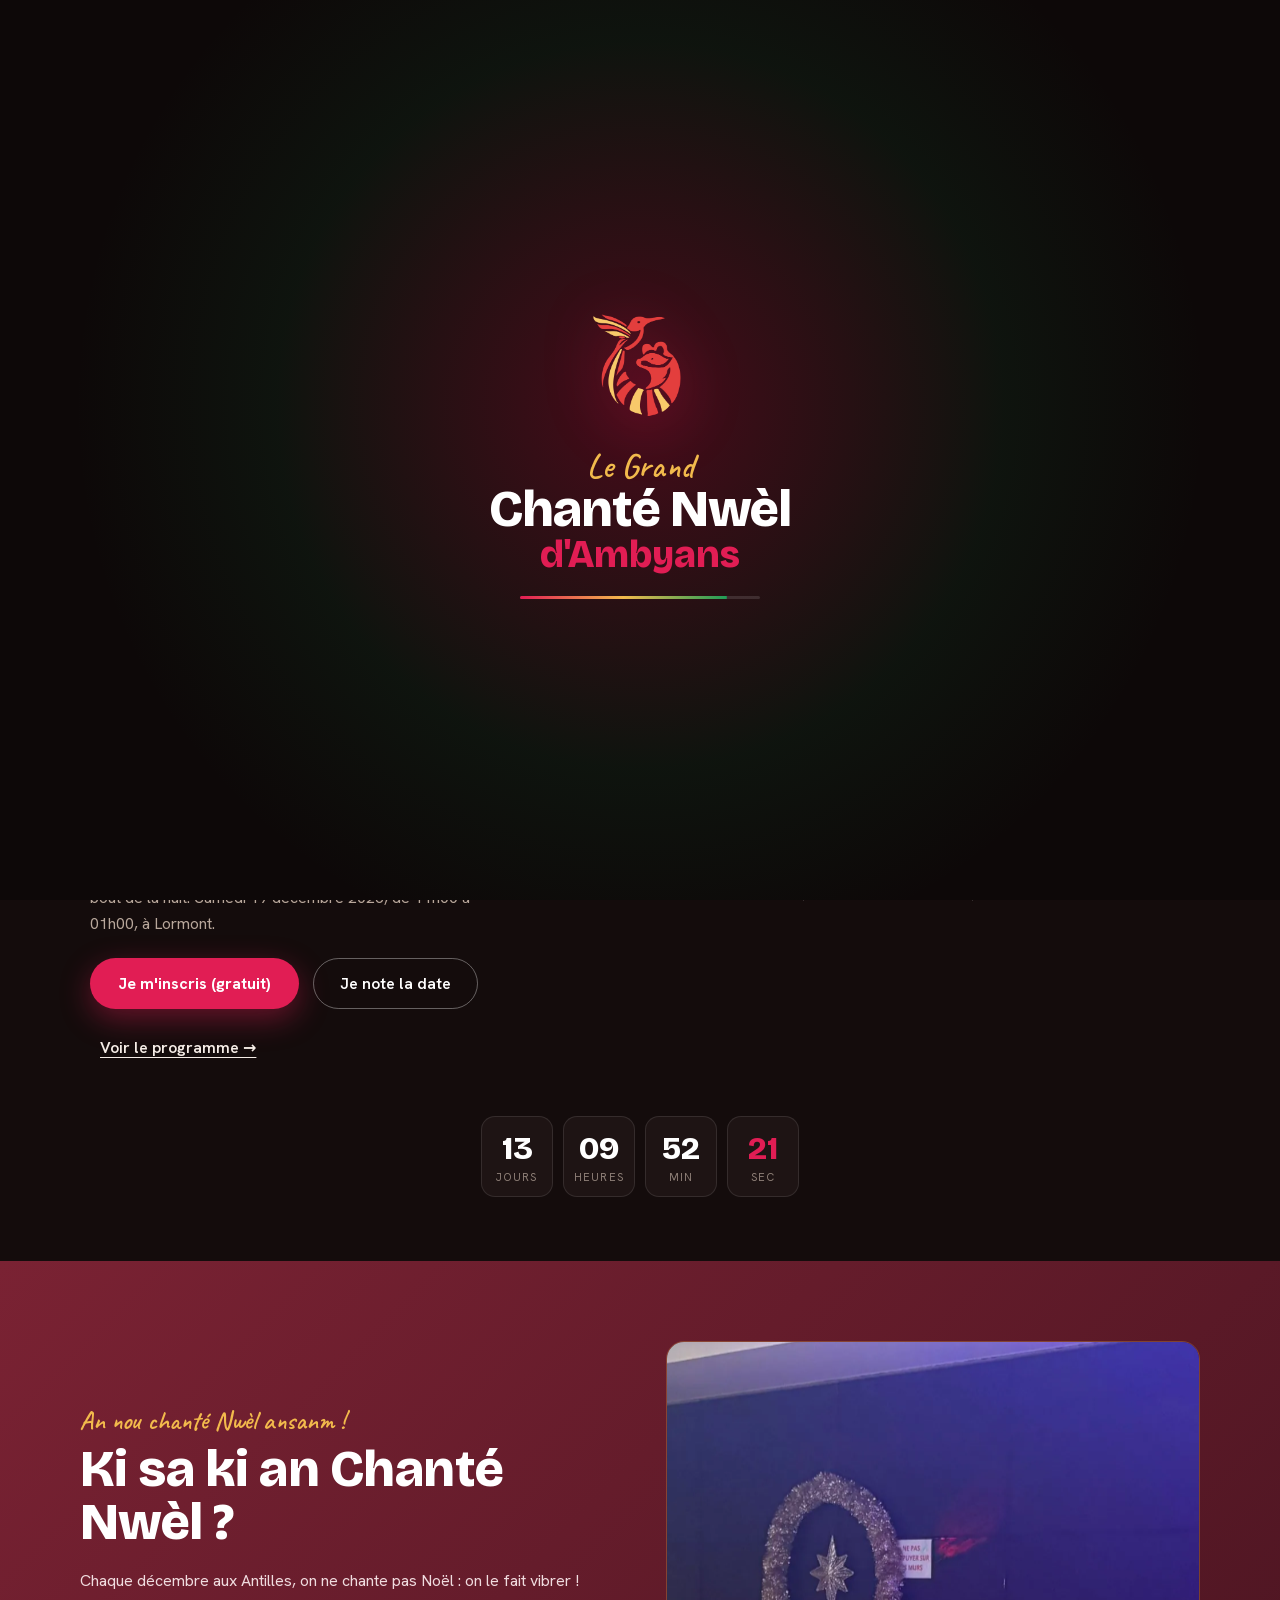
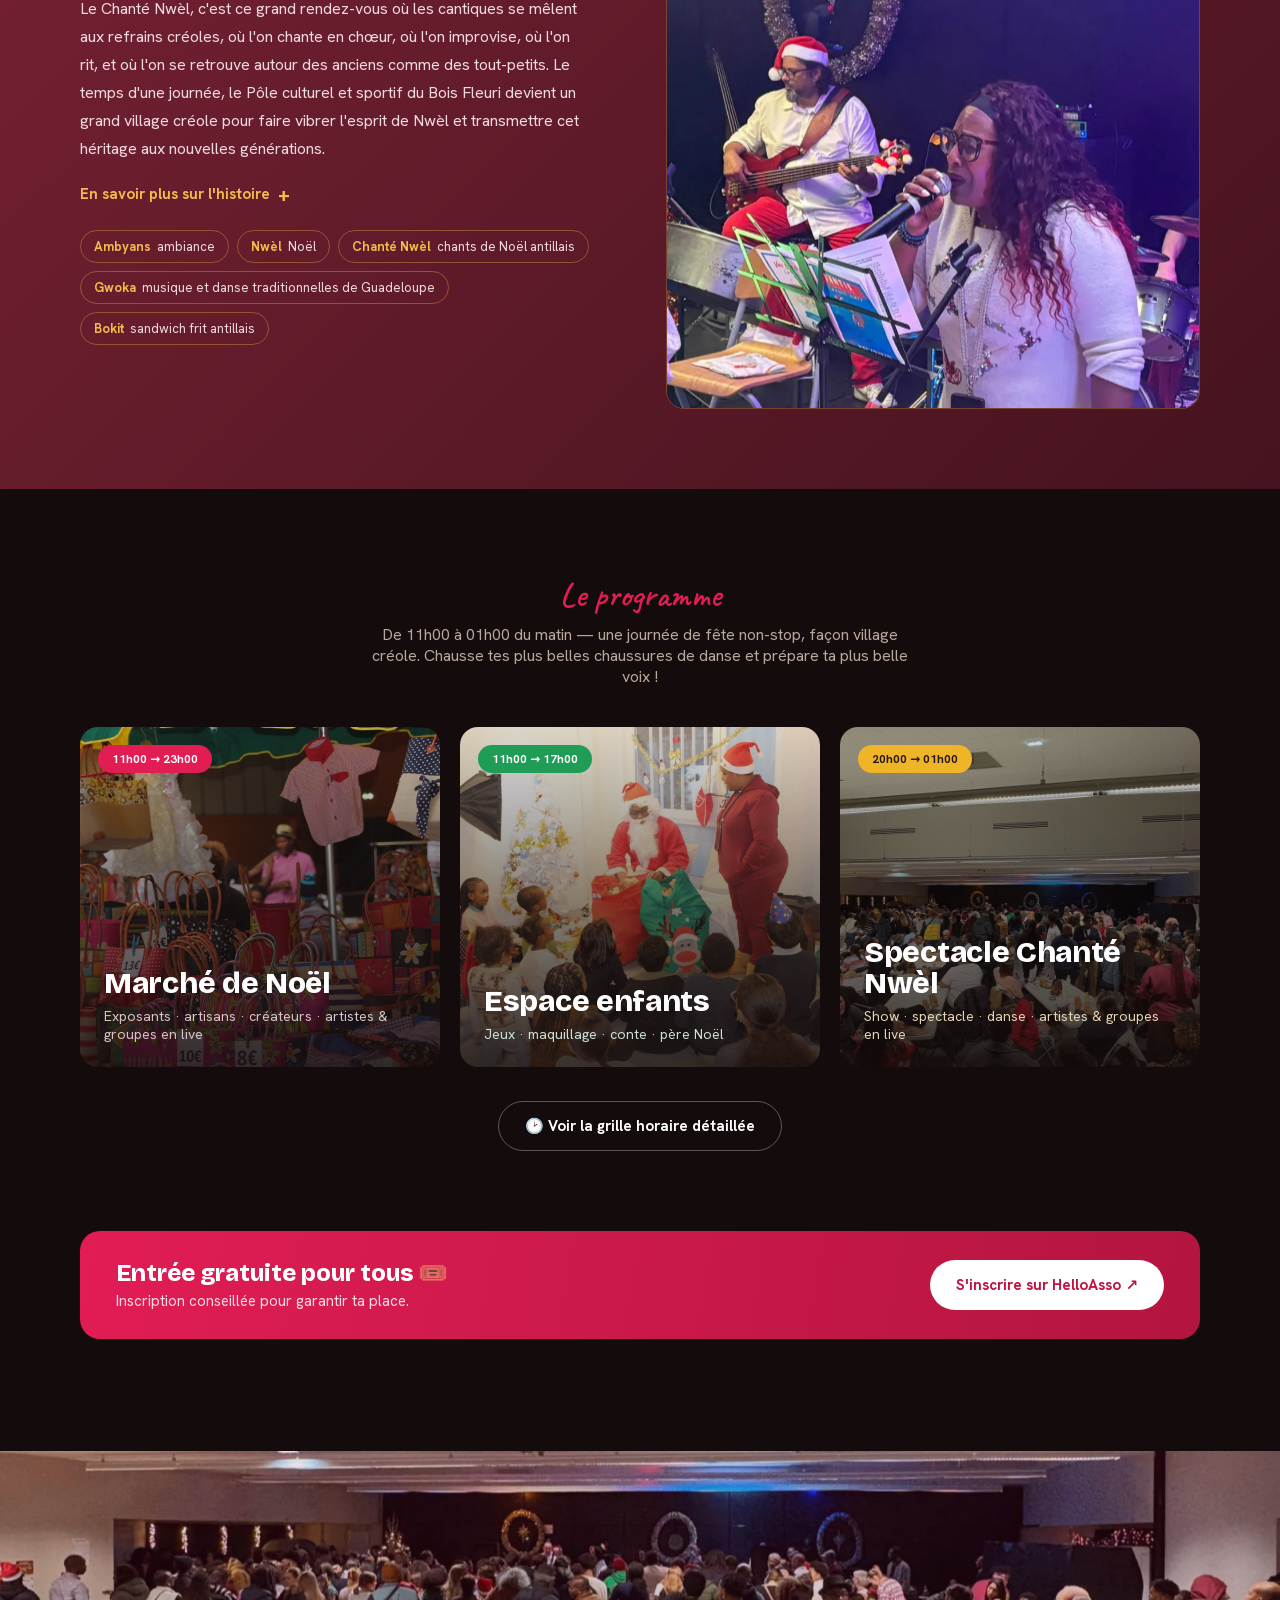
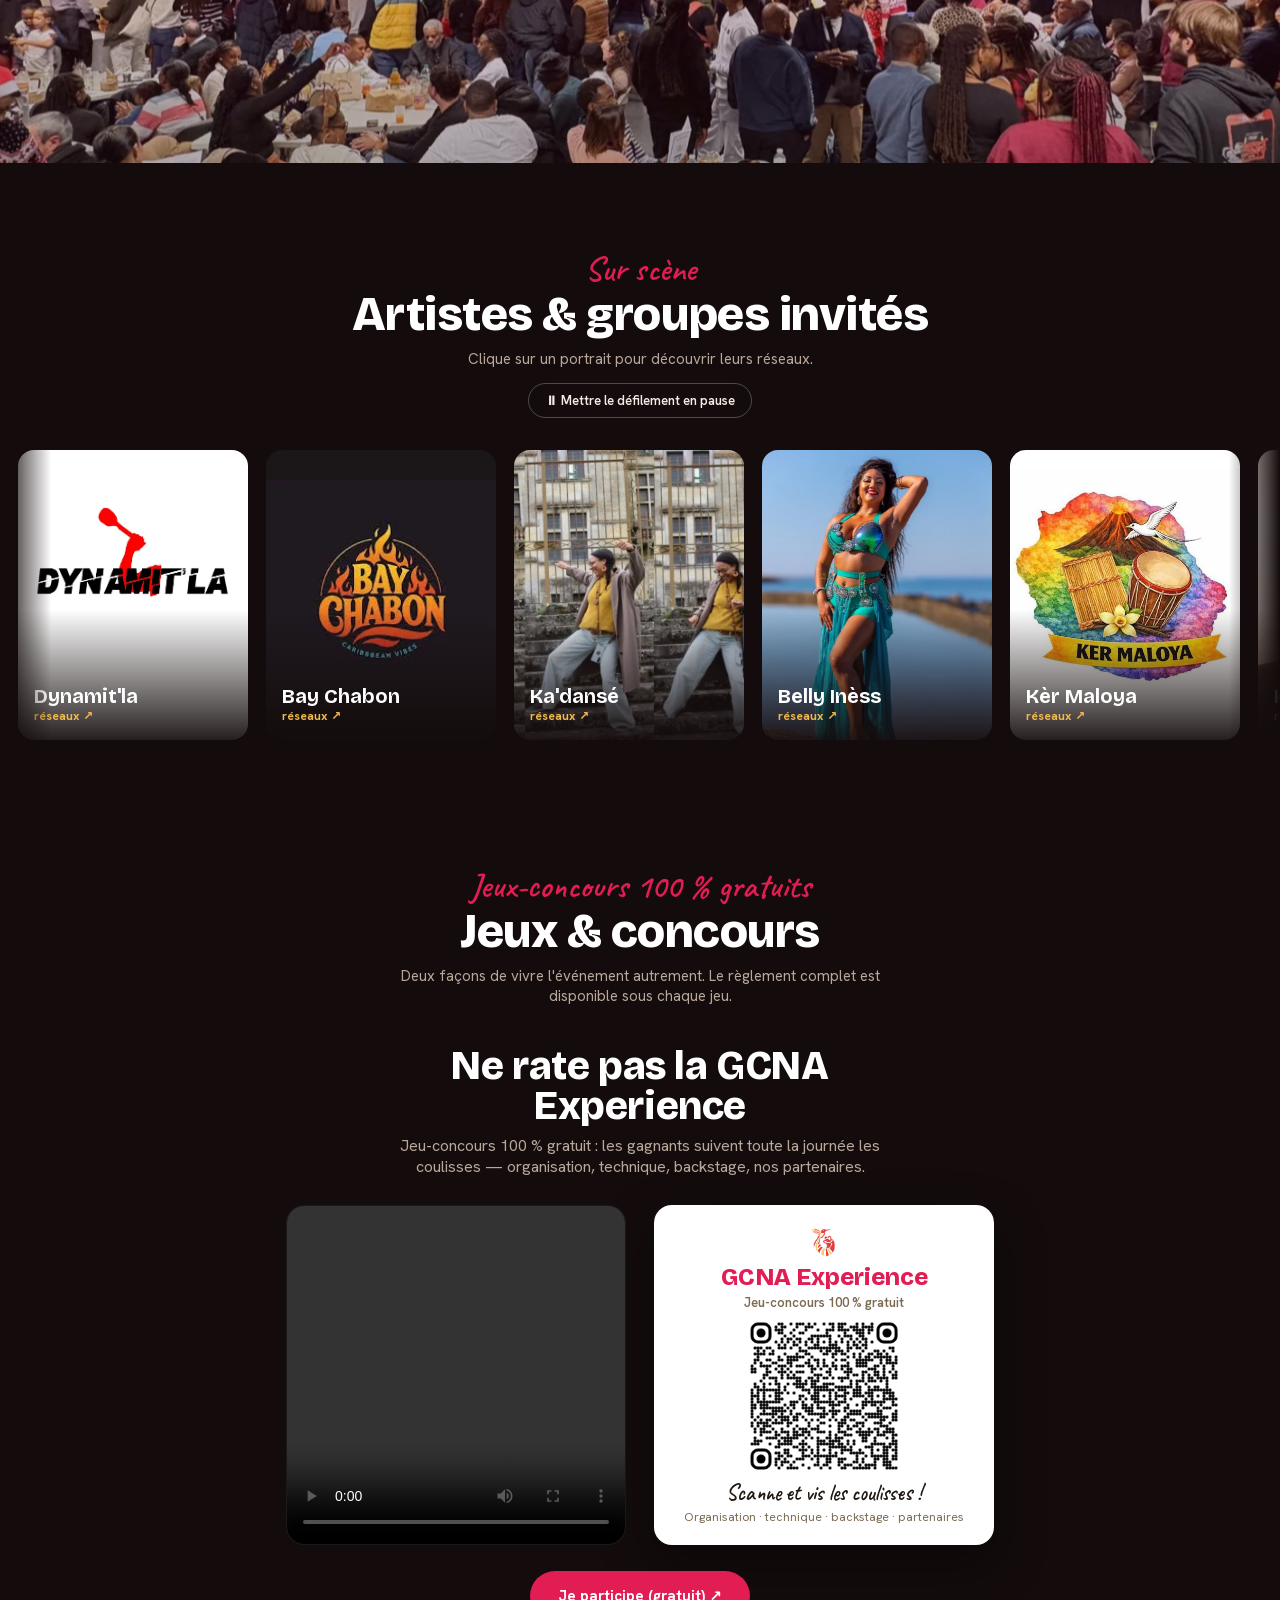
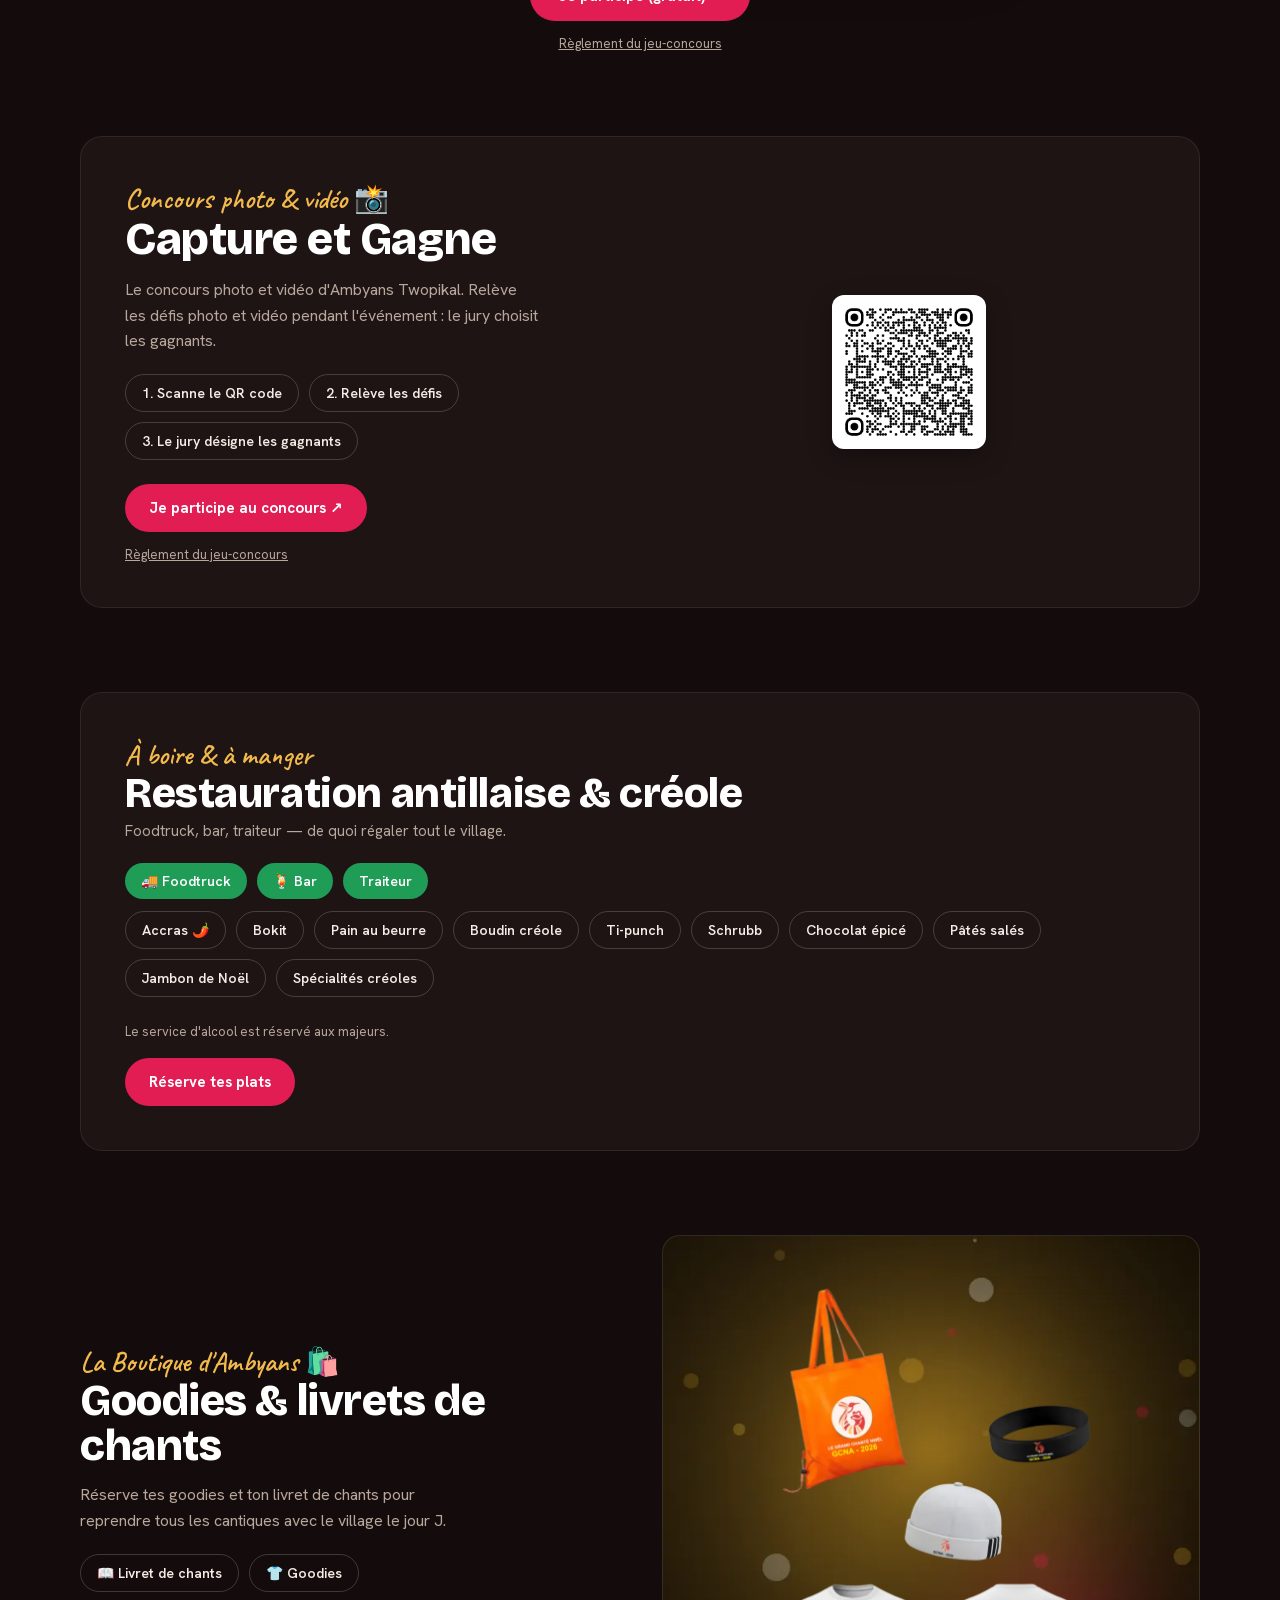
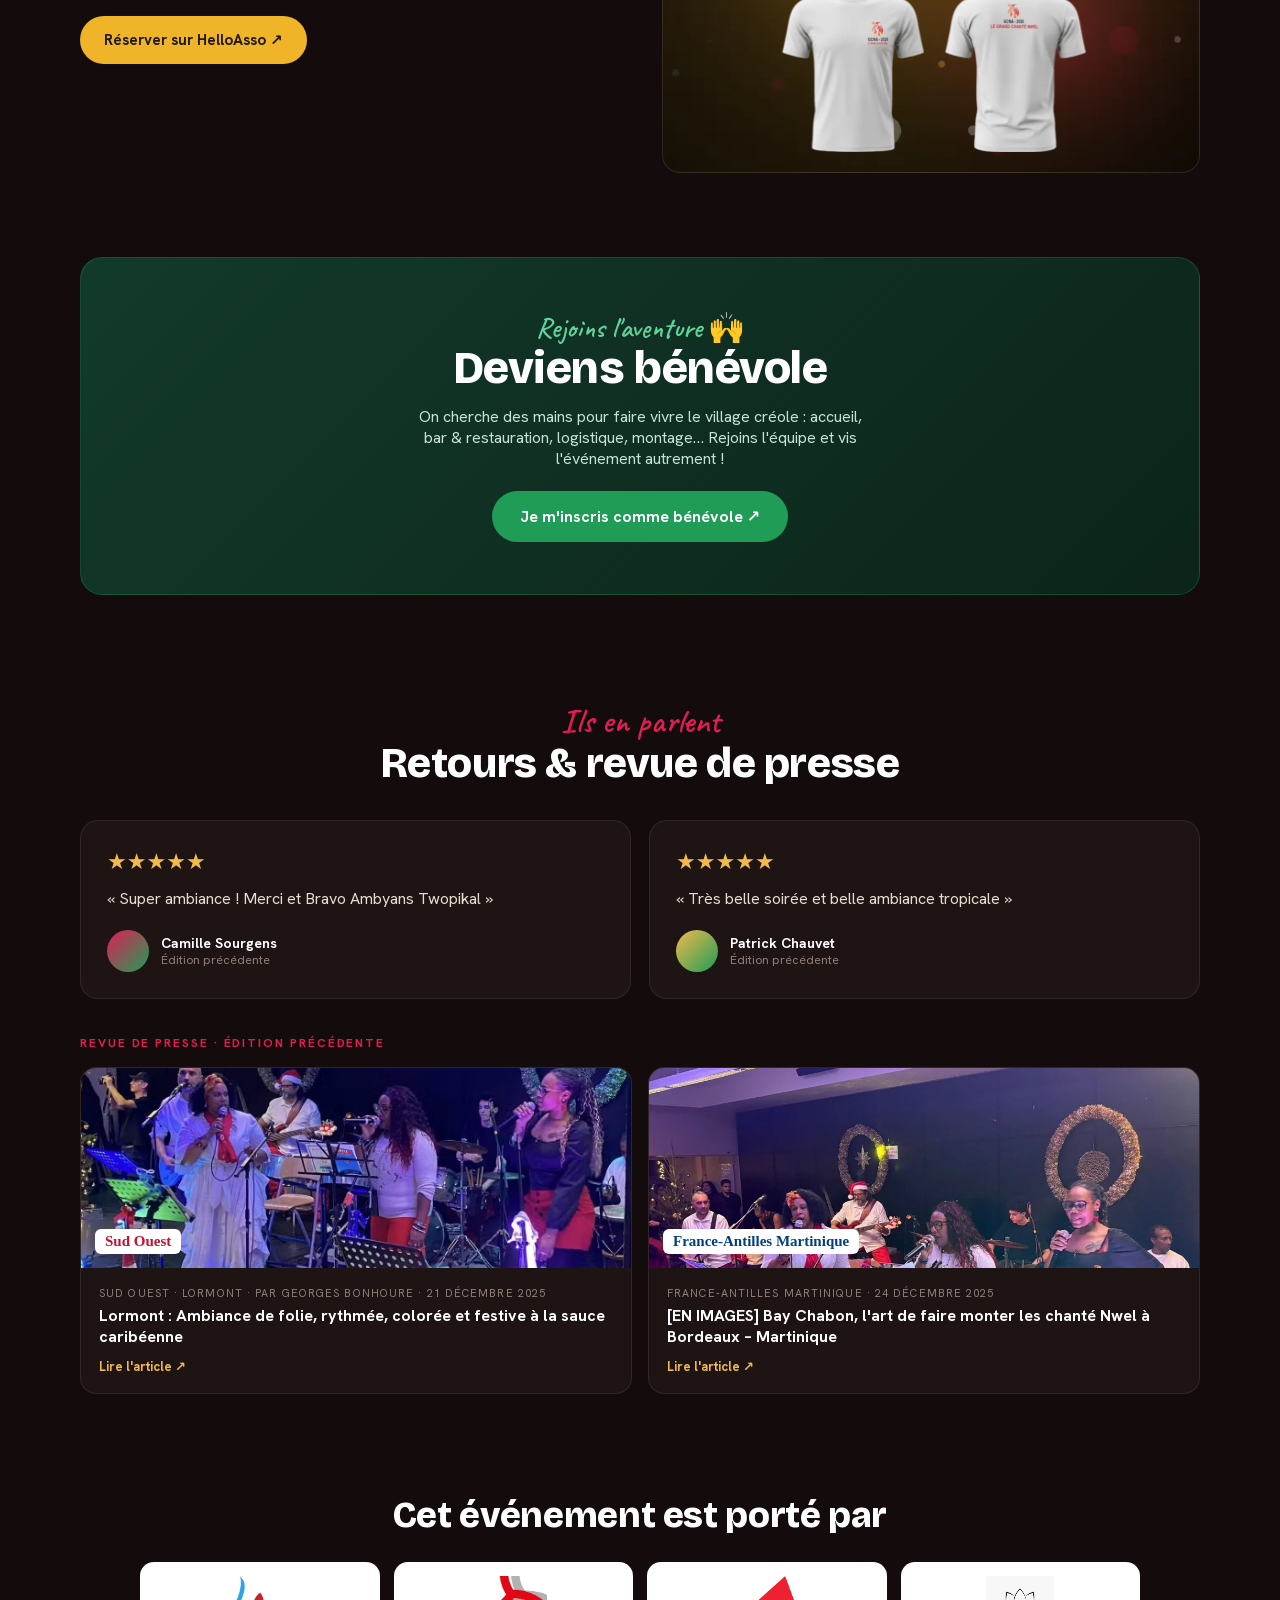
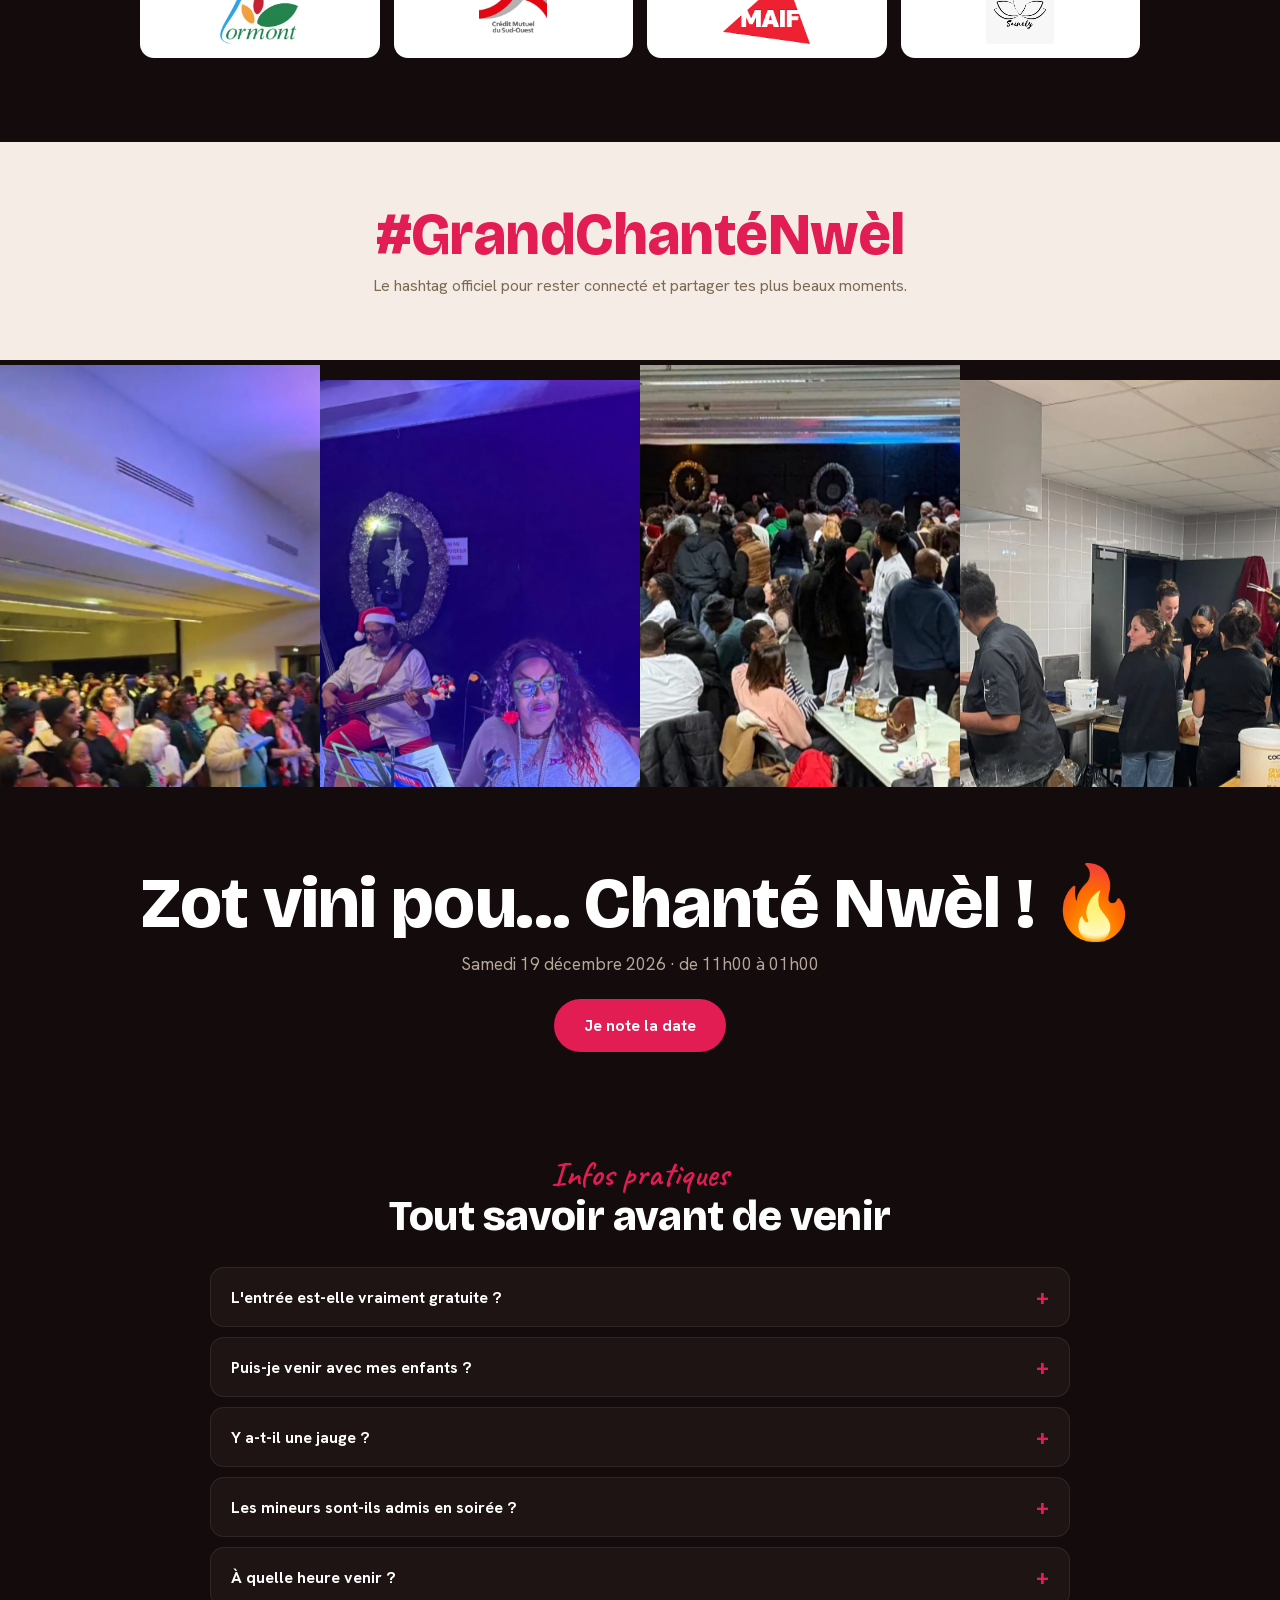
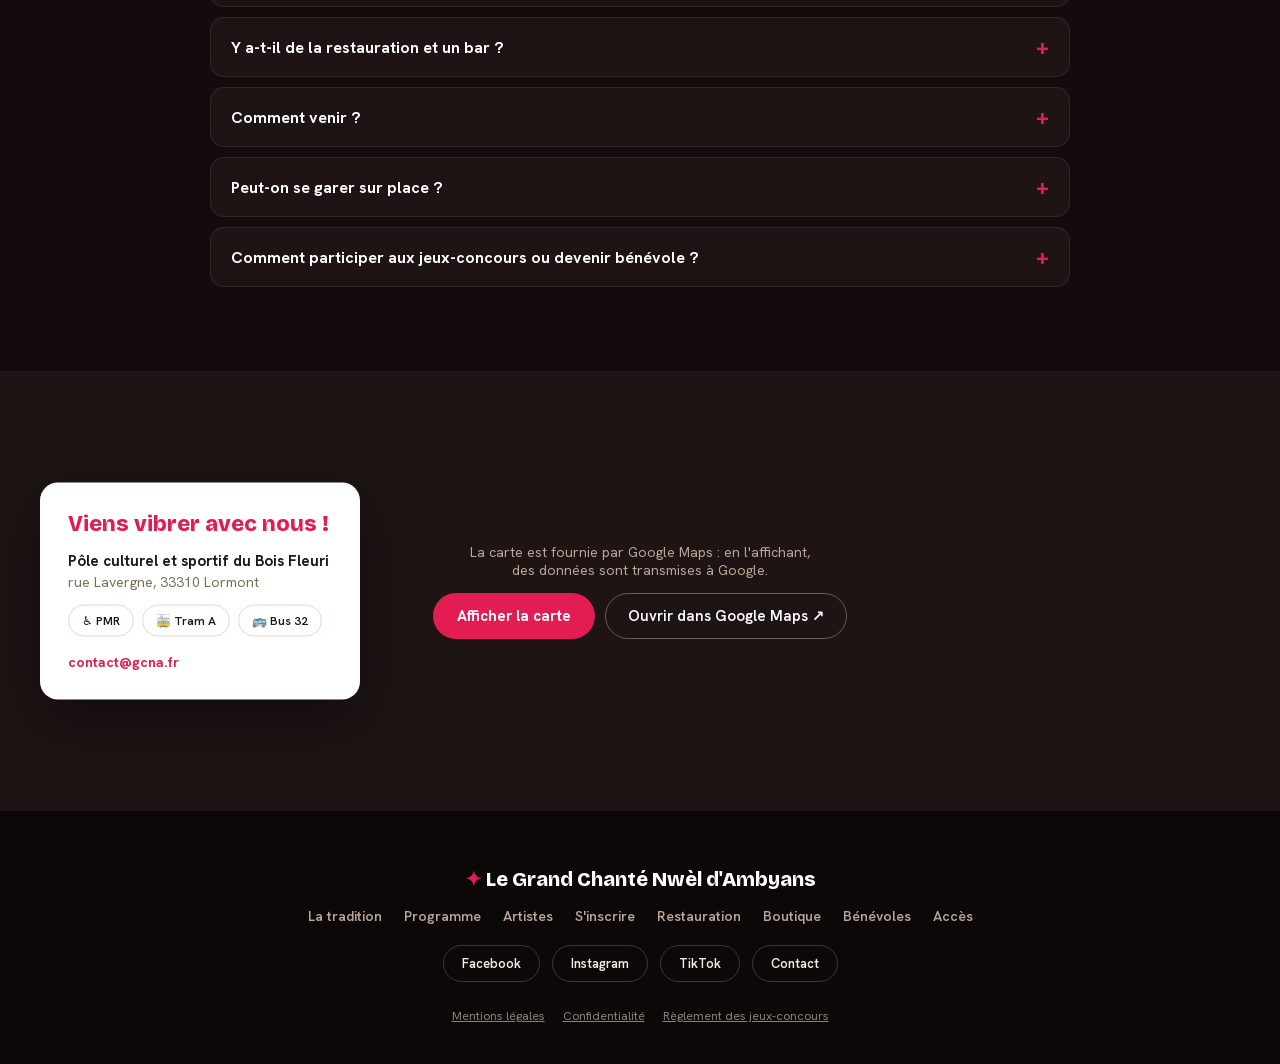
==== commit b3f65cc7: "Liens partenaires : Ville de Lormont, CMSO, MAIF, Sainely (Instagram) Co-Authored-By: Claude Opus 5." ====
--- a/index.html
+++ b/index.html
@@ -418,10 +418,10 @@
   <section style="padding:20px clamp(16px,5vw,40px) 84px;text-align:center">
     <h2 style="font-size:clamp(24px,3vw,36px);font-weight:800;color:#fff;margin-bottom:28px">Cet événement est porté par</h2>
     <div style="max-width:1000px;margin:0 auto;display:grid;grid-template-columns:repeat(auto-fit,minmax(140px,1fr));gap:14px">
-        <div style="height:96px;border-radius:14px;display:flex;align-items:center;justify-content:center;padding:14px;background:#fff"><img loading="lazy" decoding="async" src="assets/images/partenaires/lormont.webp" alt="Ville de Lormont" style="max-height:100%;max-width:100%;object-fit:contain"></div>
-        <div style="height:96px;border-radius:14px;display:flex;align-items:center;justify-content:center;padding:14px;background:#fff"><img loading="lazy" decoding="async" src="assets/images/partenaires/credit-mutuel.jpg" alt="Crédit Mutuel du Sud-Ouest" style="max-height:100%;max-width:100%;object-fit:contain"></div>
-        <div style="height:96px;border-radius:14px;display:flex;align-items:center;justify-content:center;padding:14px;background:#fff"><img loading="lazy" decoding="async" src="assets/images/partenaires/maif.png" alt="MAIF" style="max-height:100%;max-width:100%;object-fit:contain"></div>
-        <div style="height:96px;border-radius:14px;display:flex;align-items:center;justify-content:center;padding:14px;background:#fff"><img loading="lazy" decoding="async" src="assets/images/partenaires/sainely.jpg" alt="Sainely" style="max-height:100%;max-width:100%;object-fit:contain"></div>
+        <a href="https://www.lormont.fr/" target="_blank" rel="noopener" aria-label="Ville de Lormont (nouvel onglet)" style="height:96px;border-radius:14px;display:flex;align-items:center;justify-content:center;padding:14px;background:#fff"><img loading="lazy" decoding="async" src="assets/images/partenaires/lormont.webp" alt="Ville de Lormont" style="max-height:100%;max-width:100%;object-fit:contain"></a>
+        <a href="https://www.cmso.com/" target="_blank" rel="noopener" aria-label="Crédit Mutuel du Sud-Ouest (nouvel onglet)" style="height:96px;border-radius:14px;display:flex;align-items:center;justify-content:center;padding:14px;background:#fff"><img loading="lazy" decoding="async" src="assets/images/partenaires/credit-mutuel.jpg" alt="Crédit Mutuel du Sud-Ouest" style="max-height:100%;max-width:100%;object-fit:contain"></a>
+        <a href="https://www.maif.fr/" target="_blank" rel="noopener" aria-label="MAIF (nouvel onglet)" style="height:96px;border-radius:14px;display:flex;align-items:center;justify-content:center;padding:14px;background:#fff"><img loading="lazy" decoding="async" src="assets/images/partenaires/maif.png" alt="MAIF" style="max-height:100%;max-width:100%;object-fit:contain"></a>
+        <a href="https://www.instagram.com/sainely_bordeaux/" target="_blank" rel="noopener" aria-label="Sainely sur Instagram (nouvel onglet)" style="height:96px;border-radius:14px;display:flex;align-items:center;justify-content:center;padding:14px;background:#fff"><img loading="lazy" decoding="async" src="assets/images/partenaires/sainely.jpg" alt="Sainely" style="max-height:100%;max-width:100%;object-fit:contain"></a>
     </div>
   </section>
 
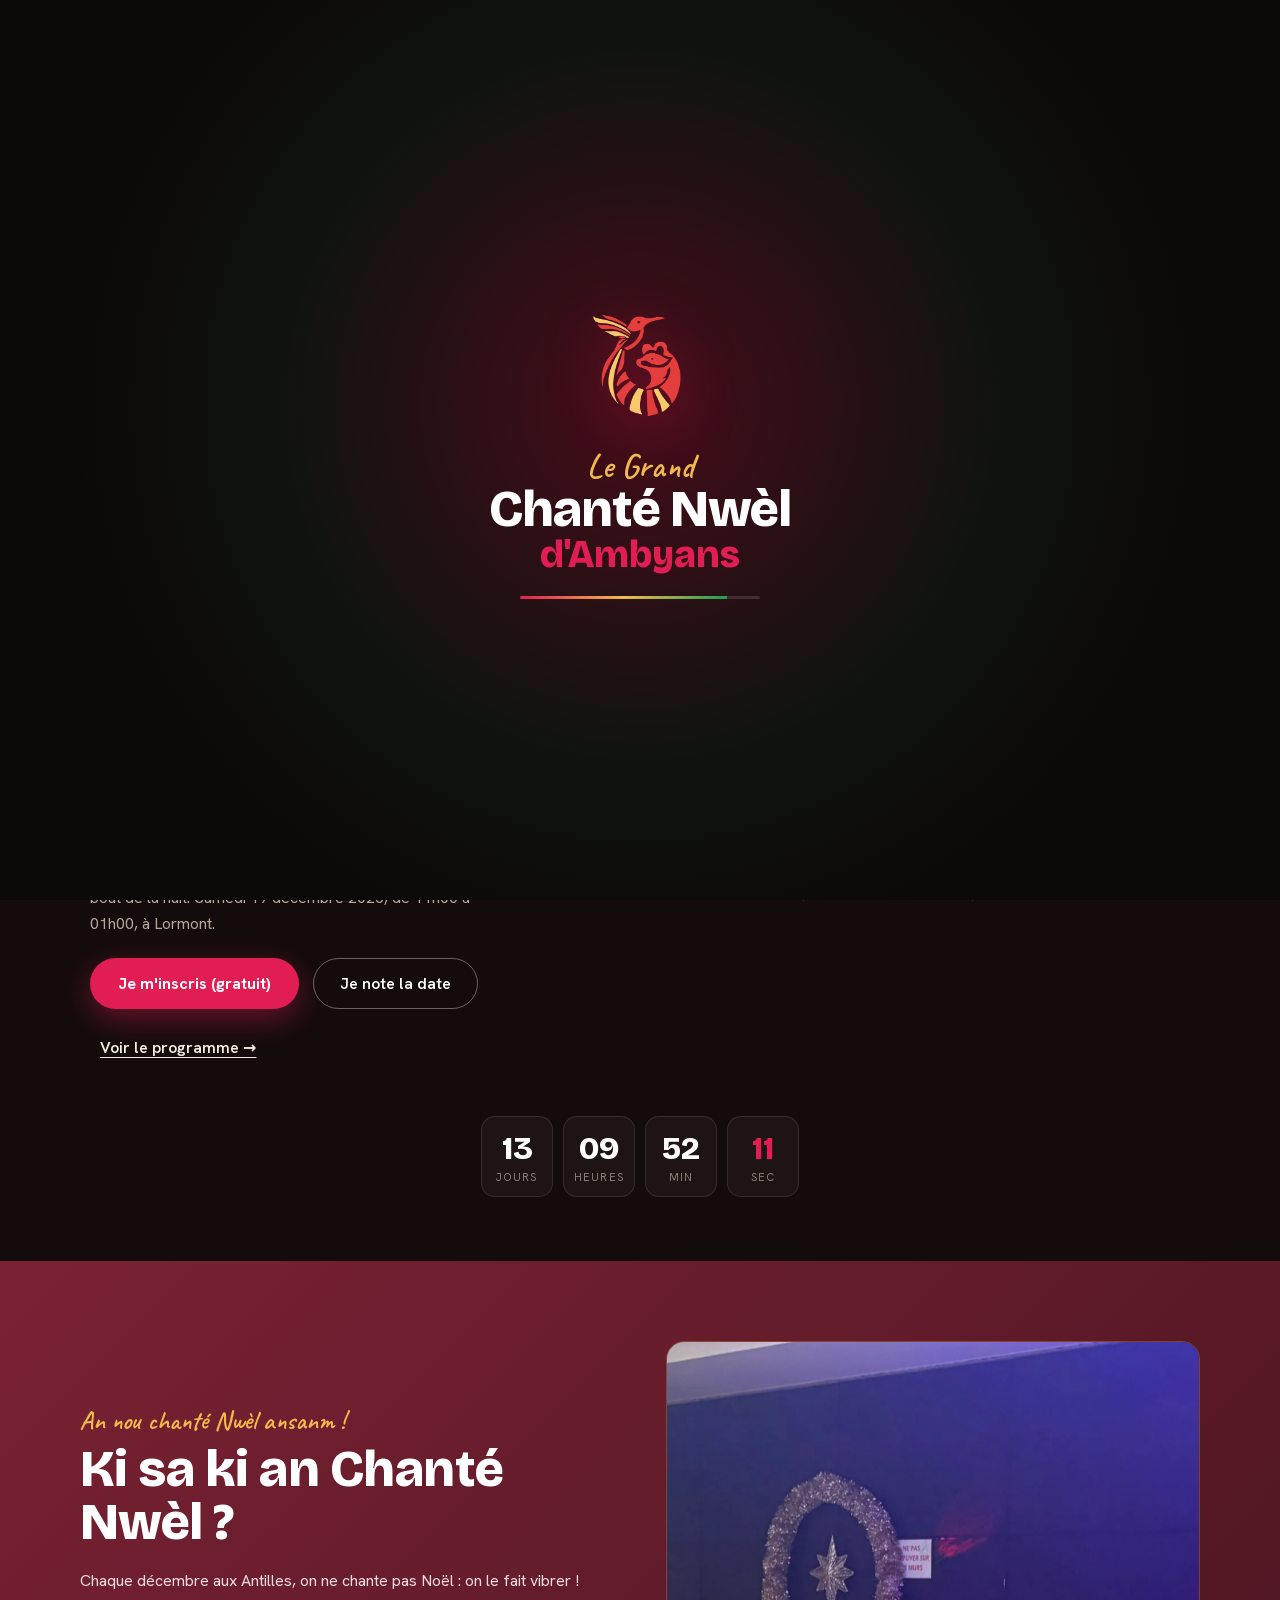
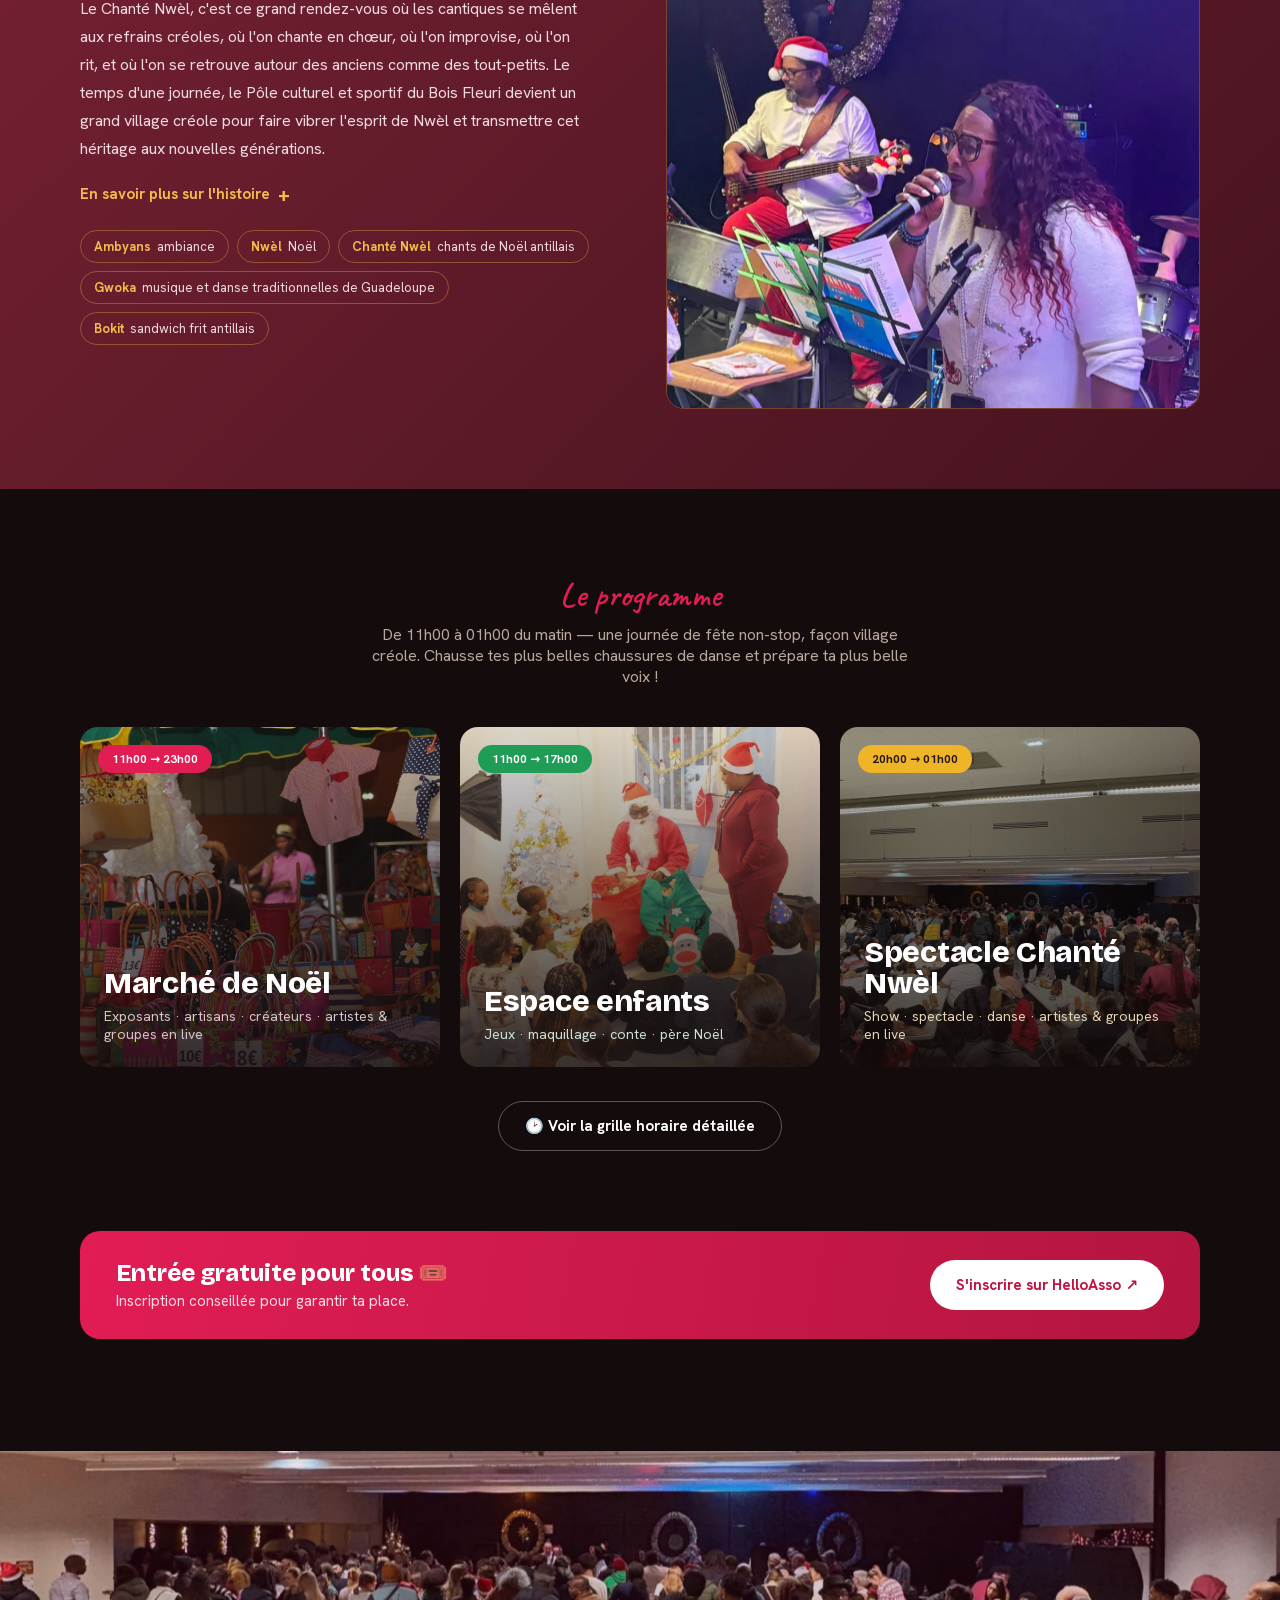
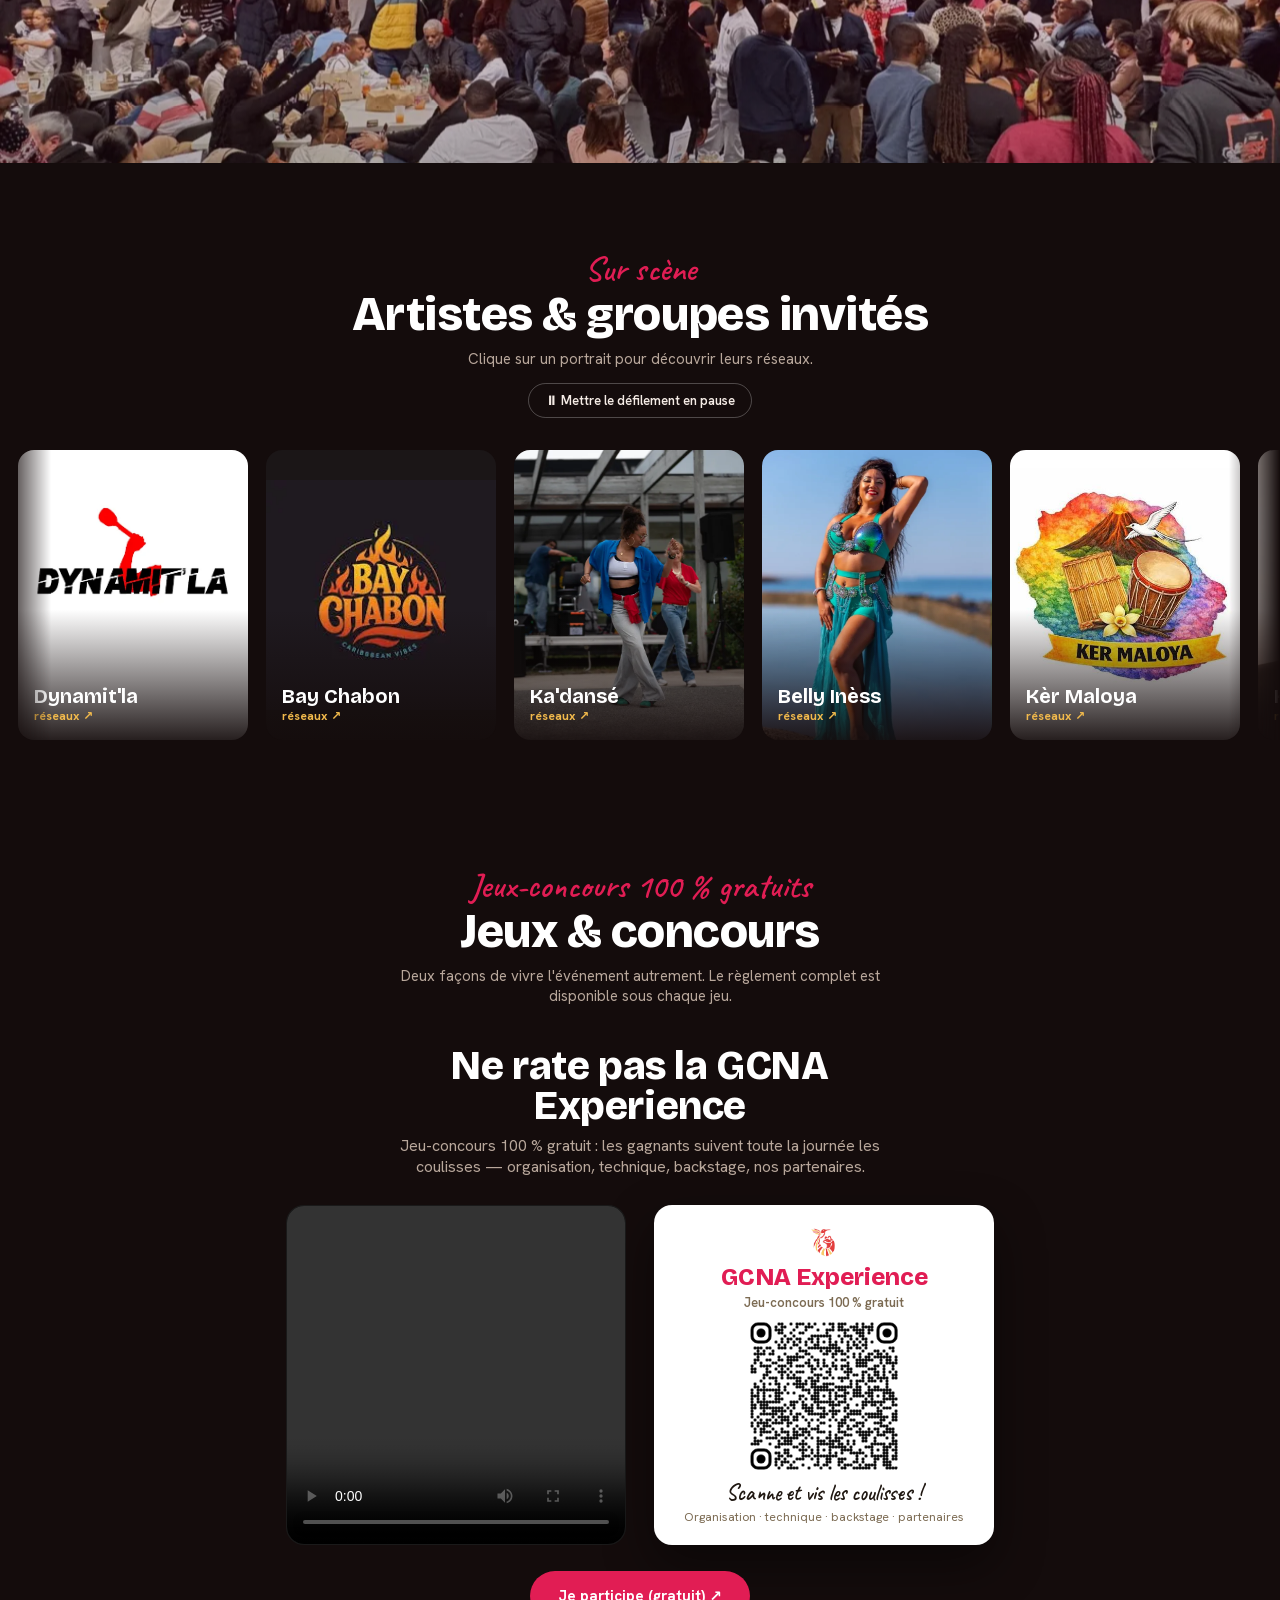
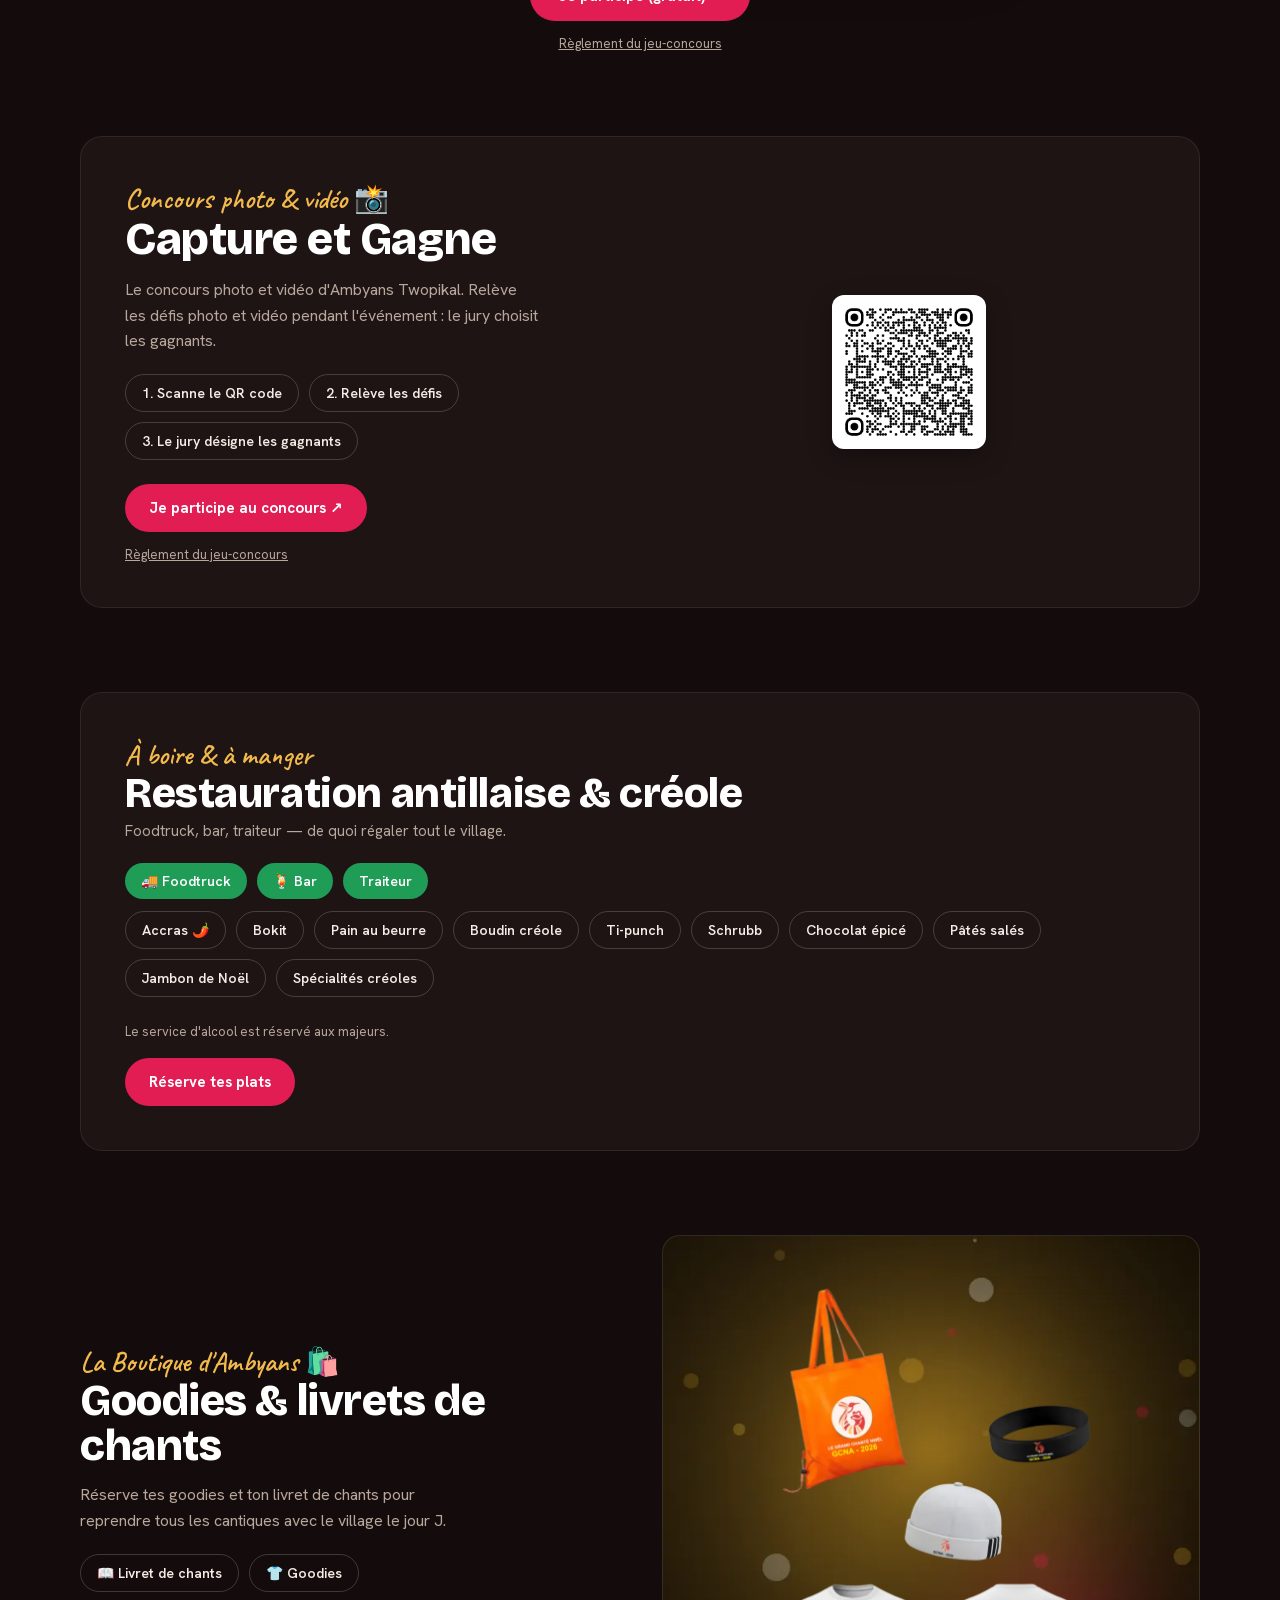
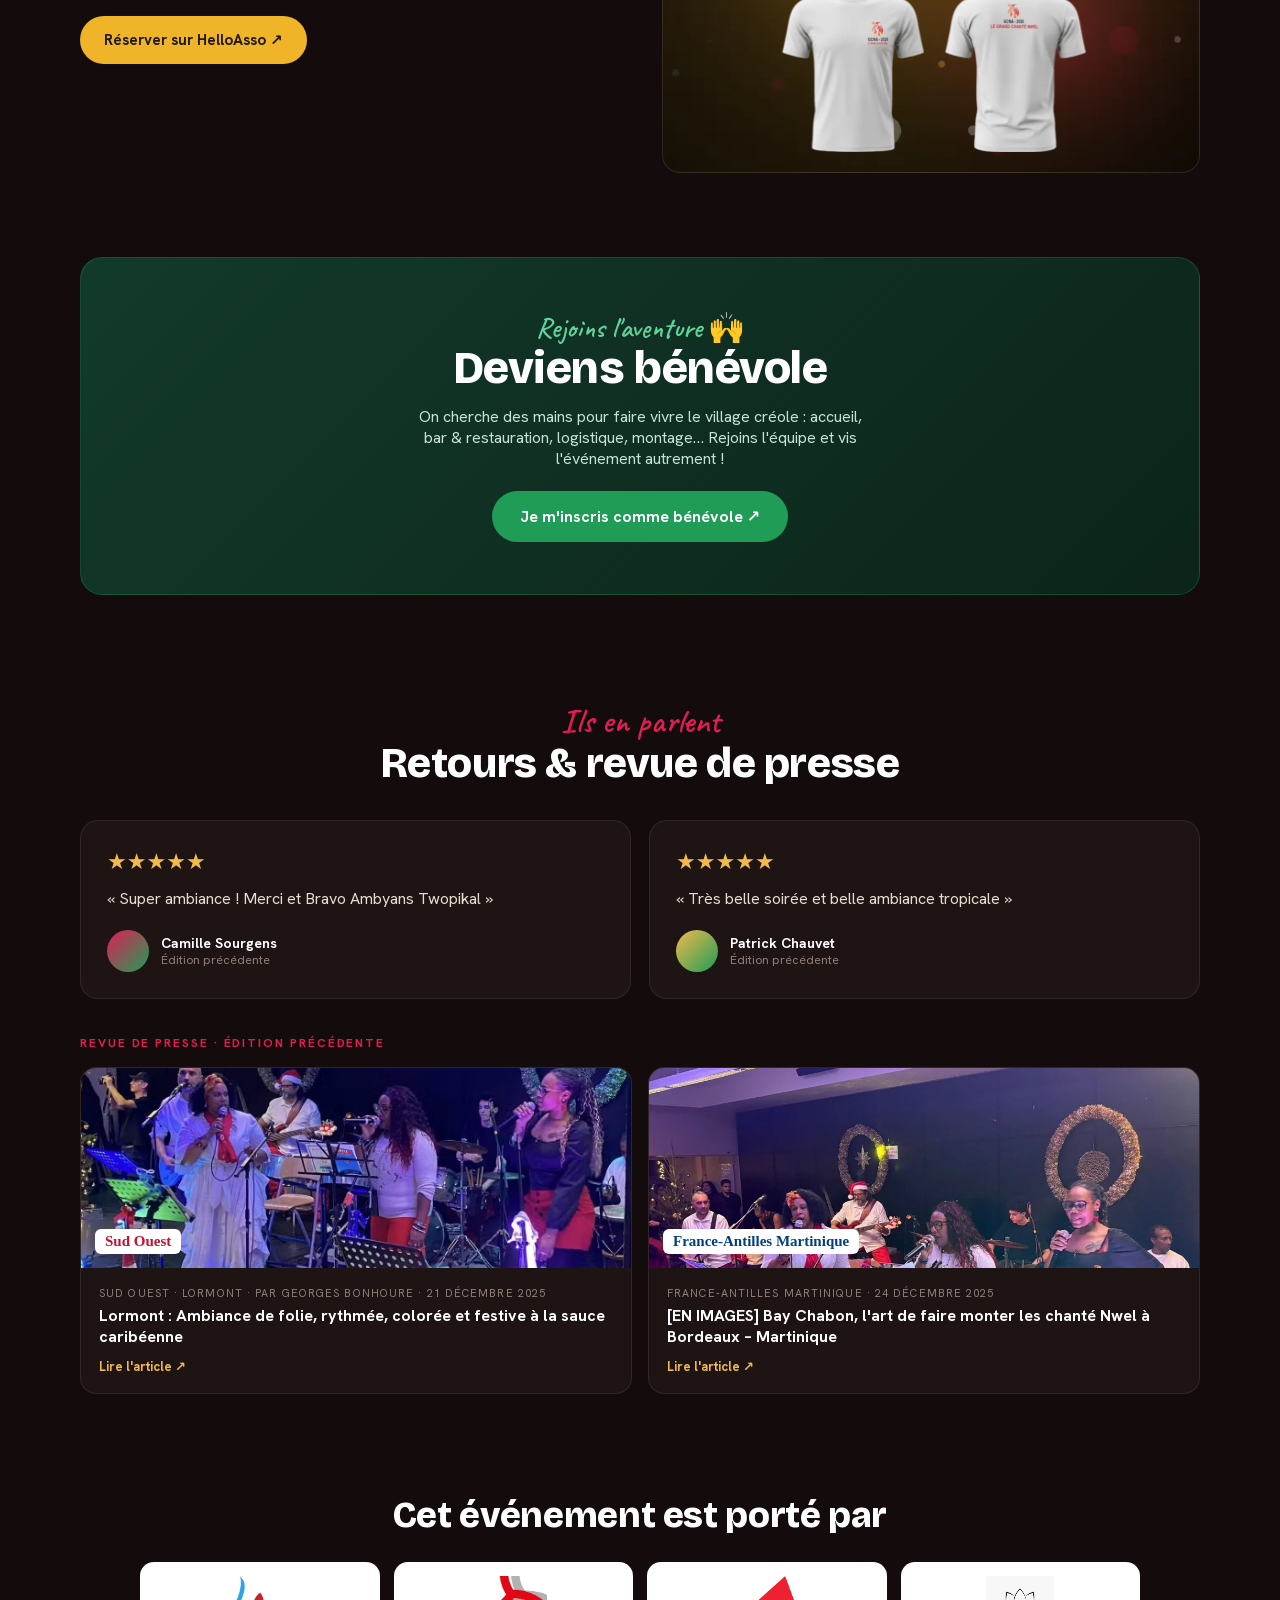
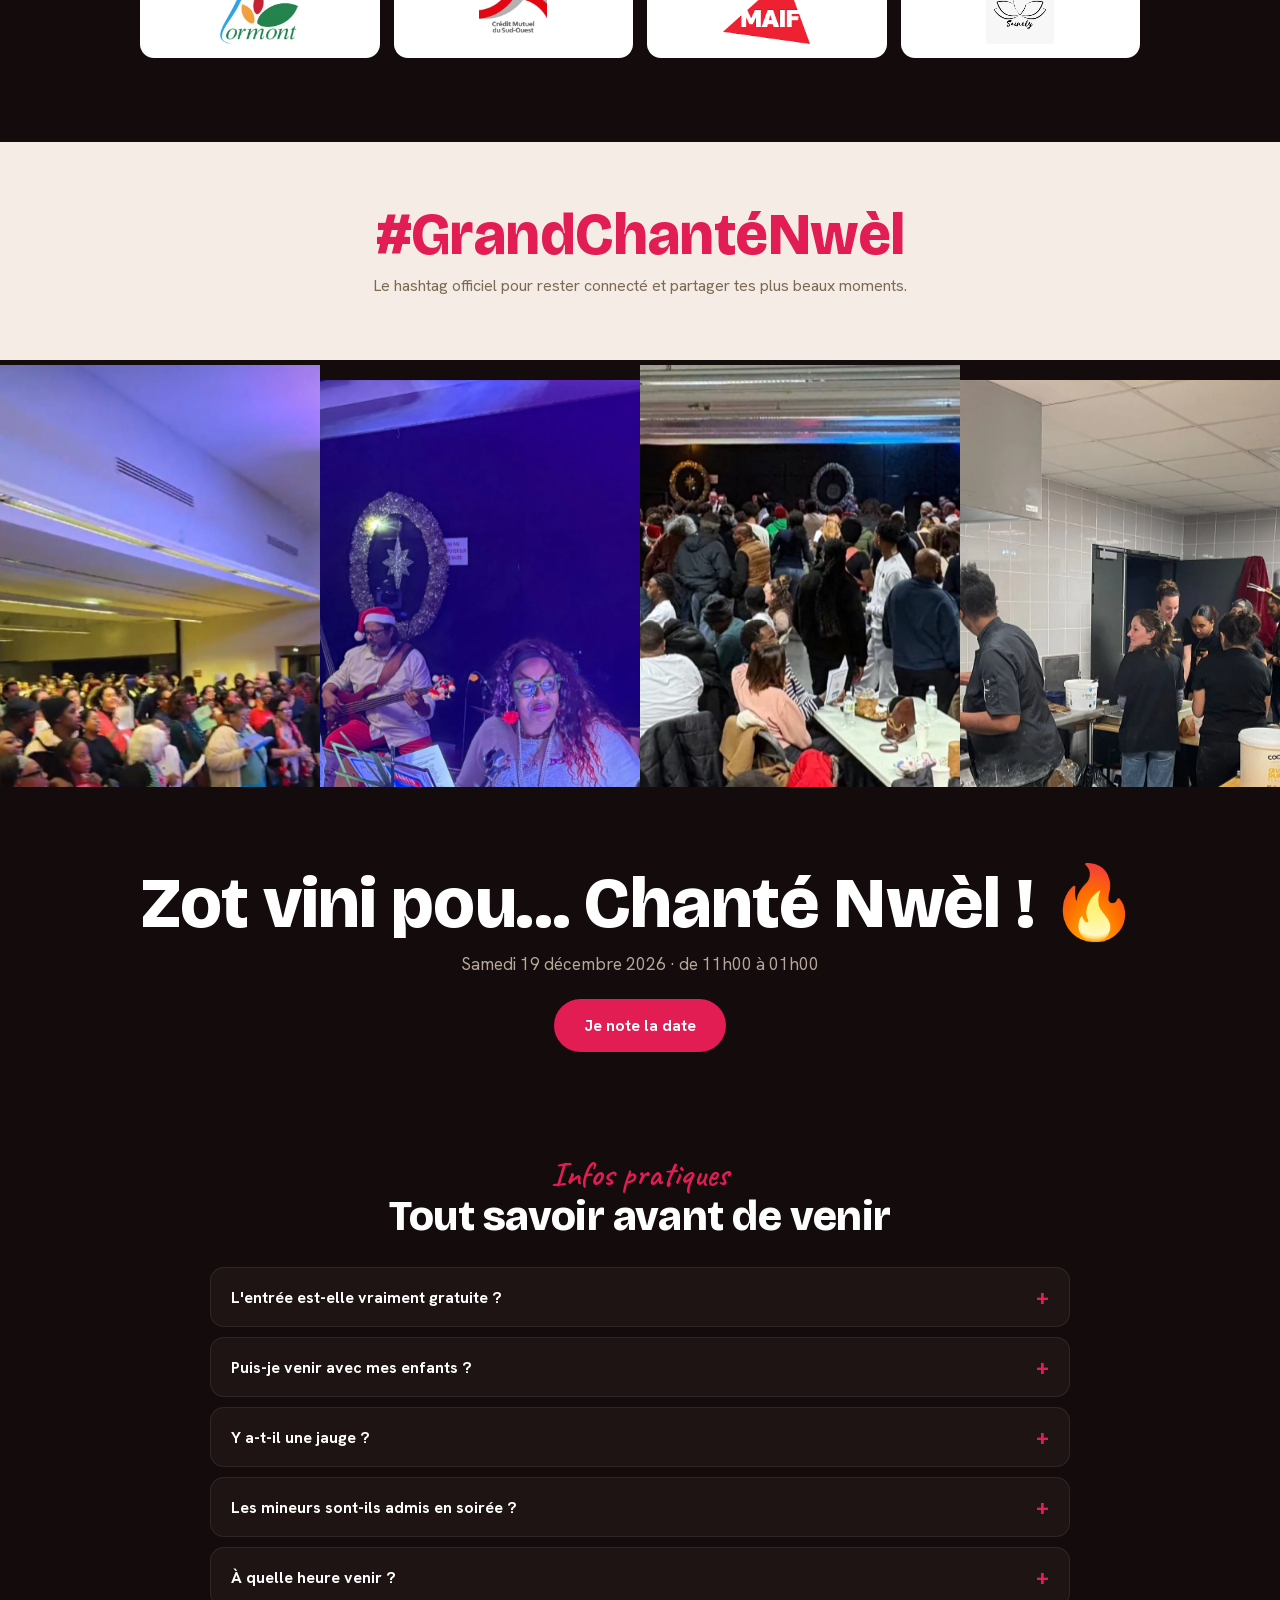
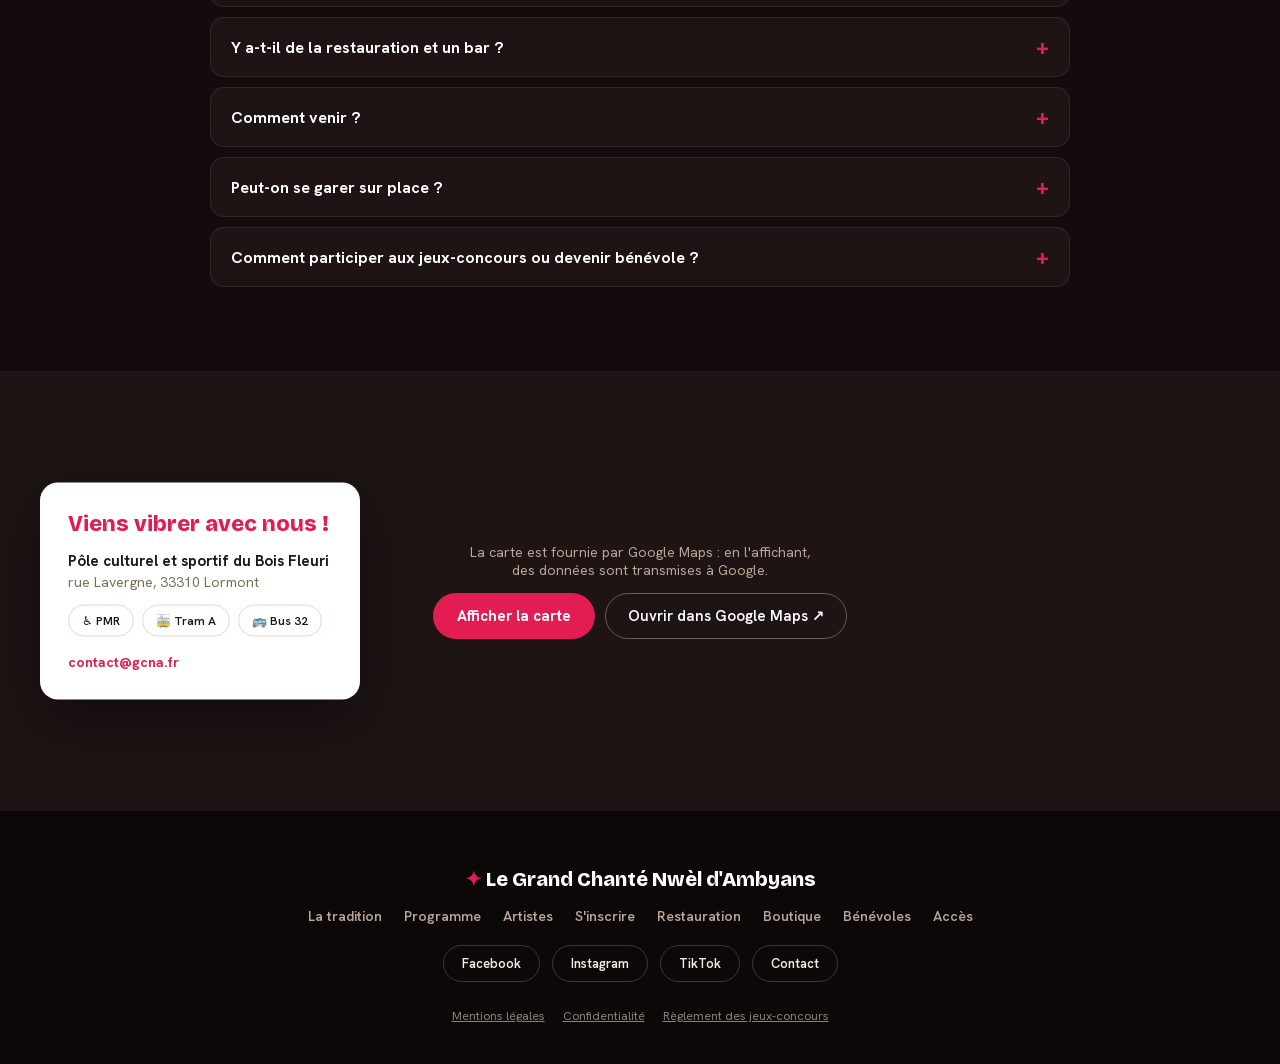
==== commit 45c0e810: "Ka'dansé : nouvelle photo (kadanse-2.webp), cadrage recentré Co-Authored-By: Claude Opus 5.5 <norepl" ====
--- a/index.html
+++ b/index.html
@@ -255,7 +255,7 @@
       <div class="mqtrack" style="display:flex;gap:18px;width:max-content;padding:0 18px;animation:marquee 34s linear infinite">
         <a class="artist" href="https://www.instagram.com/dynamit_la_fwi/" target="_blank" rel="noopener" style="flex:none;width:230px;height:290px;position:relative;border-radius:16px;overflow:hidden;display:flex;flex-direction:column;justify-content:flex-end;padding:16px;background:linear-gradient(180deg,transparent 55%,rgba(20,12,12,.92)),url(&quot;assets/images/artistes/dynamit-la.webp&quot;) center 35%/88% auto no-repeat #fff"><div style="font-family:'Bricolage Grotesque';font-weight:700;font-size:20px;color:#fff">Dynamit'la</div><div style="font-weight:700;font-size:12px;color:#f2ba4c">réseaux ↗</div></a>
         <a class="artist" href="https://www.instagram.com/bay_chabon/" target="_blank" rel="noopener" style="flex:none;width:230px;height:290px;position:relative;border-radius:16px;overflow:hidden;display:flex;flex-direction:column;justify-content:flex-end;padding:16px;background:linear-gradient(180deg,transparent 55%,rgba(20,12,12,.92)),url(&quot;assets/images/artistes/bay-chabon.webp&quot;) center/contain no-repeat #1b1617"><div style="font-family:'Bricolage Grotesque';font-weight:700;font-size:20px;color:#fff">Bay Chabon</div><div style="font-weight:700;font-size:12px;color:#f2ba4c">réseaux ↗</div></a>
-        <a class="artist" href="https://www.instagram.com/yajessika/" target="_blank" rel="noopener" style="flex:none;width:230px;height:290px;position:relative;border-radius:16px;overflow:hidden;display:flex;flex-direction:column;justify-content:flex-end;padding:16px;background:linear-gradient(180deg,transparent 55%,rgba(20,12,12,.92)),url(&quot;assets/images/artistes/kadanse.webp&quot;) 38% center/cover"><div style="font-family:'Bricolage Grotesque';font-weight:700;font-size:20px;color:#fff">Ka'dansé</div><div style="font-weight:700;font-size:12px;color:#f2ba4c">réseaux ↗</div></a>
+        <a class="artist" href="https://www.instagram.com/yajessika/" target="_blank" rel="noopener" style="flex:none;width:230px;height:290px;position:relative;border-radius:16px;overflow:hidden;display:flex;flex-direction:column;justify-content:flex-end;padding:16px;background:linear-gradient(180deg,transparent 55%,rgba(20,12,12,.92)),url(&quot;assets/images/artistes/kadanse-2.webp&quot;) 66% center/cover"><div style="font-family:'Bricolage Grotesque';font-weight:700;font-size:20px;color:#fff">Ka'dansé</div><div style="font-weight:700;font-size:12px;color:#f2ba4c">réseaux ↗</div></a>
         <a class="artist" href="https://www.instagram.com/belly_iness/" target="_blank" rel="noopener" style="flex:none;width:230px;height:290px;position:relative;border-radius:16px;overflow:hidden;display:flex;flex-direction:column;justify-content:flex-end;padding:16px;background:linear-gradient(180deg,transparent 55%,rgba(20,12,12,.92)),url(&quot;assets/images/artistes/belly-ines.webp&quot;) center 15%/cover"><div style="font-family:'Bricolage Grotesque';font-weight:700;font-size:20px;color:#fff">Belly Inèss</div><div style="font-weight:700;font-size:12px;color:#f2ba4c">réseaux ↗</div></a>
         <a class="artist" href="https://www.instagram.com/kermaloya/" target="_blank" rel="noopener" style="flex:none;width:230px;height:290px;position:relative;border-radius:16px;overflow:hidden;display:flex;flex-direction:column;justify-content:flex-end;padding:16px;background:linear-gradient(180deg,transparent 55%,rgba(20,12,12,.92)),url(&quot;assets/images/artistes/ker-maloya.jpg&quot;) center 30%/contain no-repeat #fff"><div style="font-family:'Bricolage Grotesque';font-weight:700;font-size:20px;color:#fff">Kèr Maloya</div><div style="font-weight:700;font-size:12px;color:#f2ba4c">réseaux ↗</div></a>
         <a class="artist" href="https://www.facebook.com/kaskadband.bordeaux" target="_blank" rel="noopener" style="flex:none;width:230px;height:290px;position:relative;border-radius:16px;overflow:hidden;display:flex;flex-direction:column;justify-content:flex-end;padding:16px;background:linear-gradient(180deg,transparent 55%,rgba(20,12,12,.92)),url(&quot;assets/images/artistes/kaskad-band-2.webp&quot;) 58% 20%/cover"><div style="font-family:'Bricolage Grotesque';font-weight:700;font-size:20px;color:#fff">Kaskad Band</div><div style="font-weight:700;font-size:12px;color:#f2ba4c">réseaux ↗</div></a>
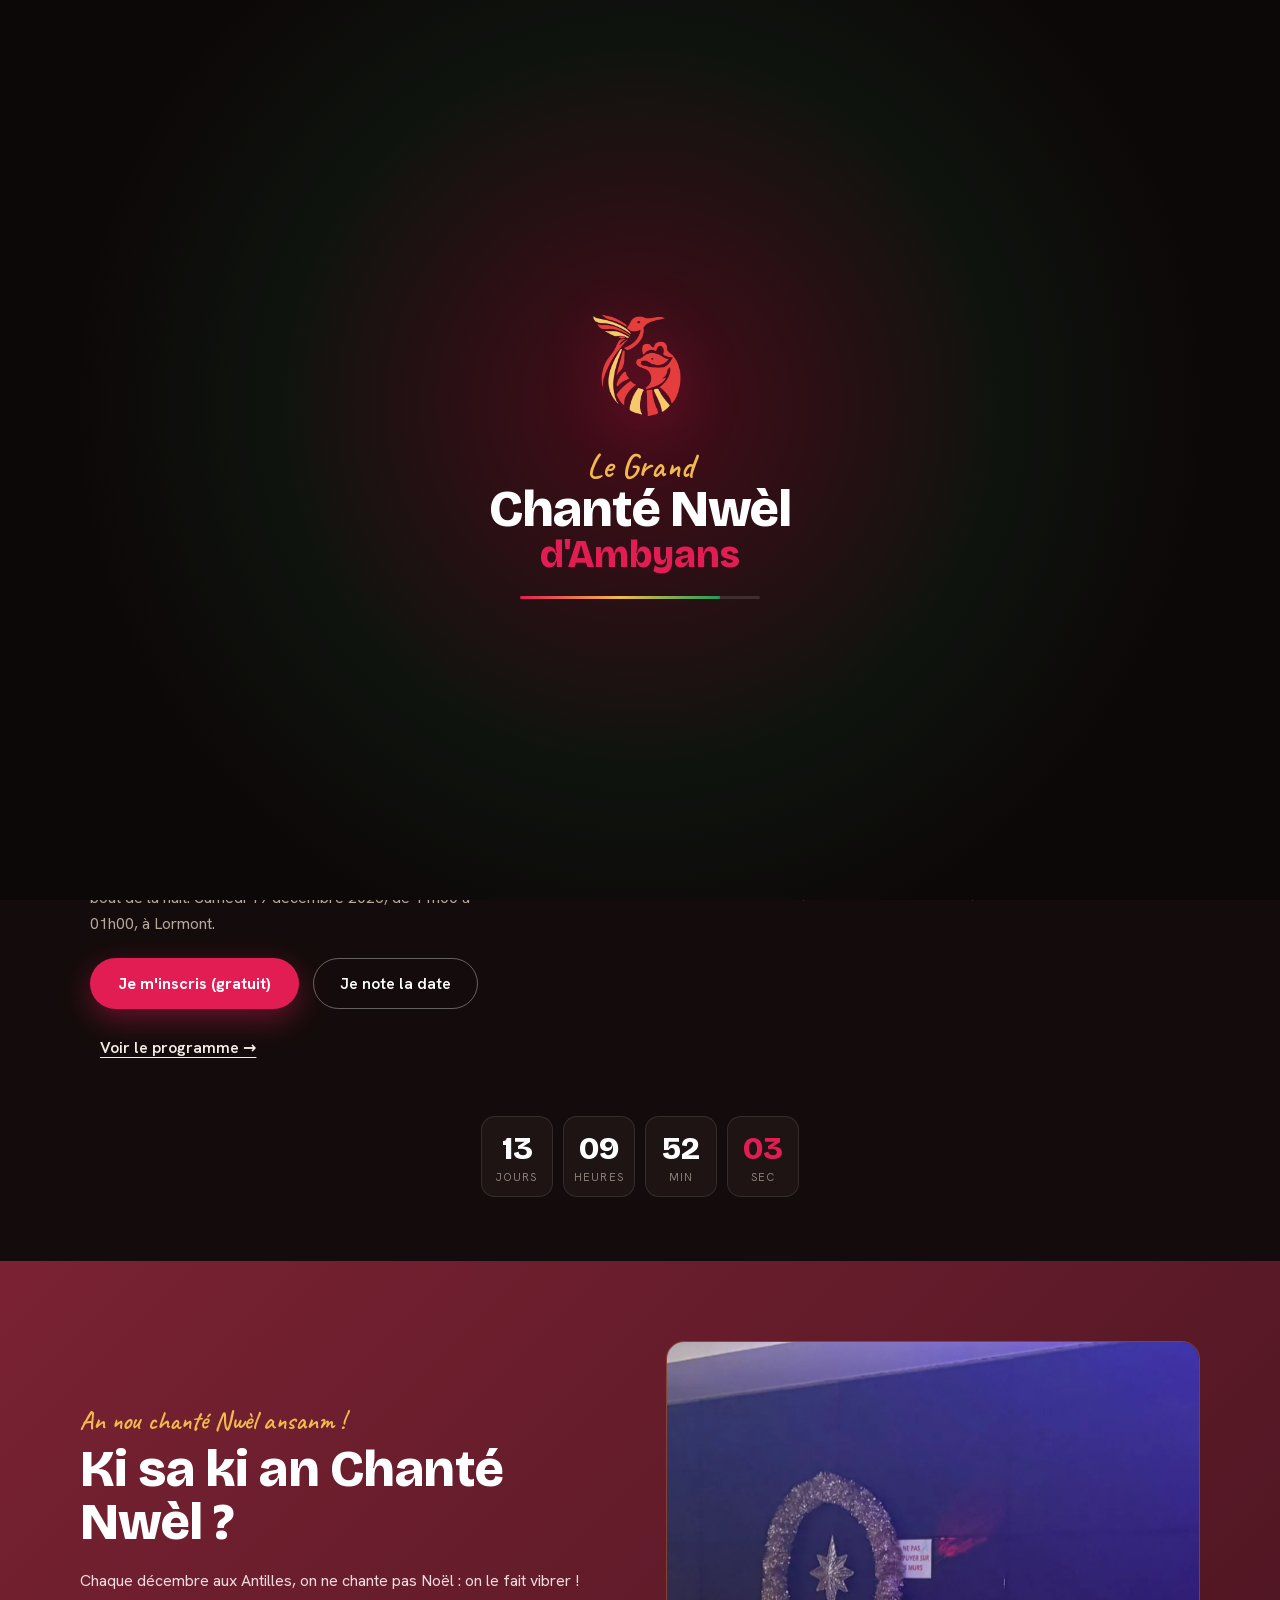
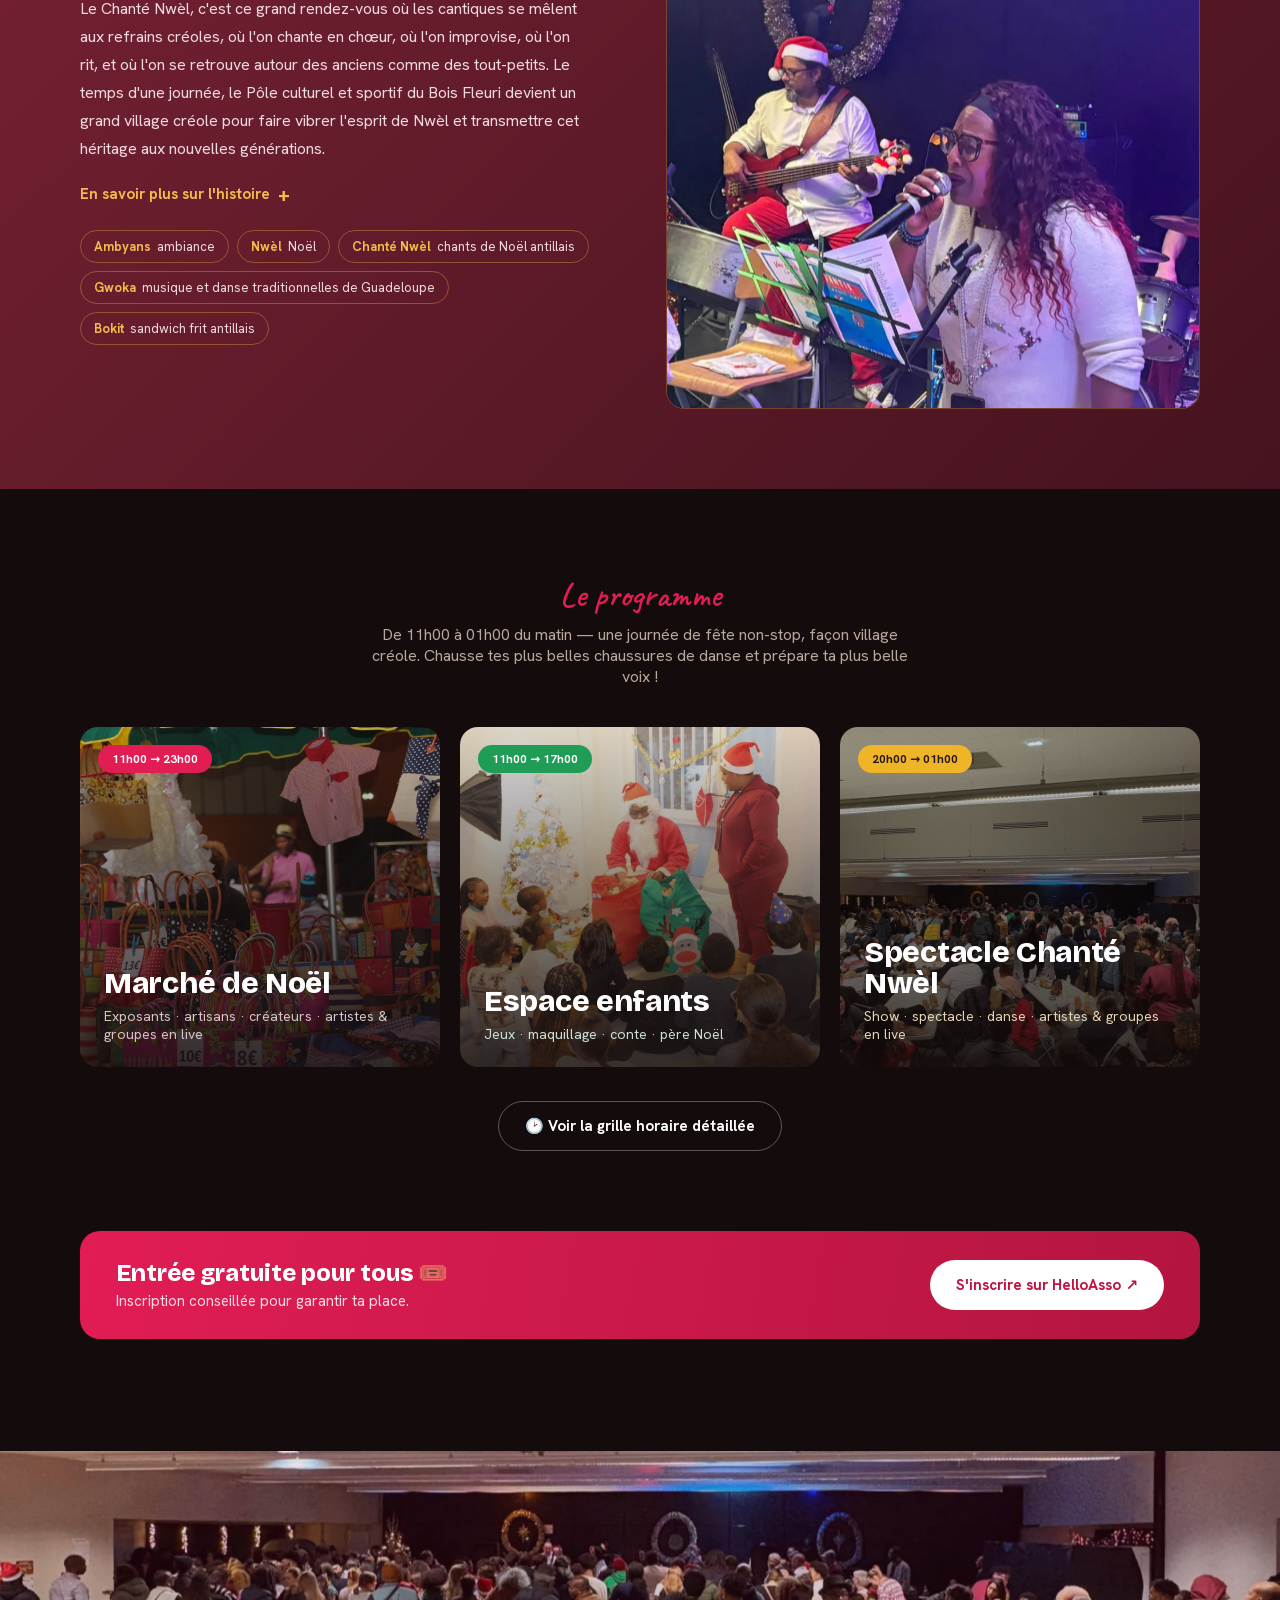
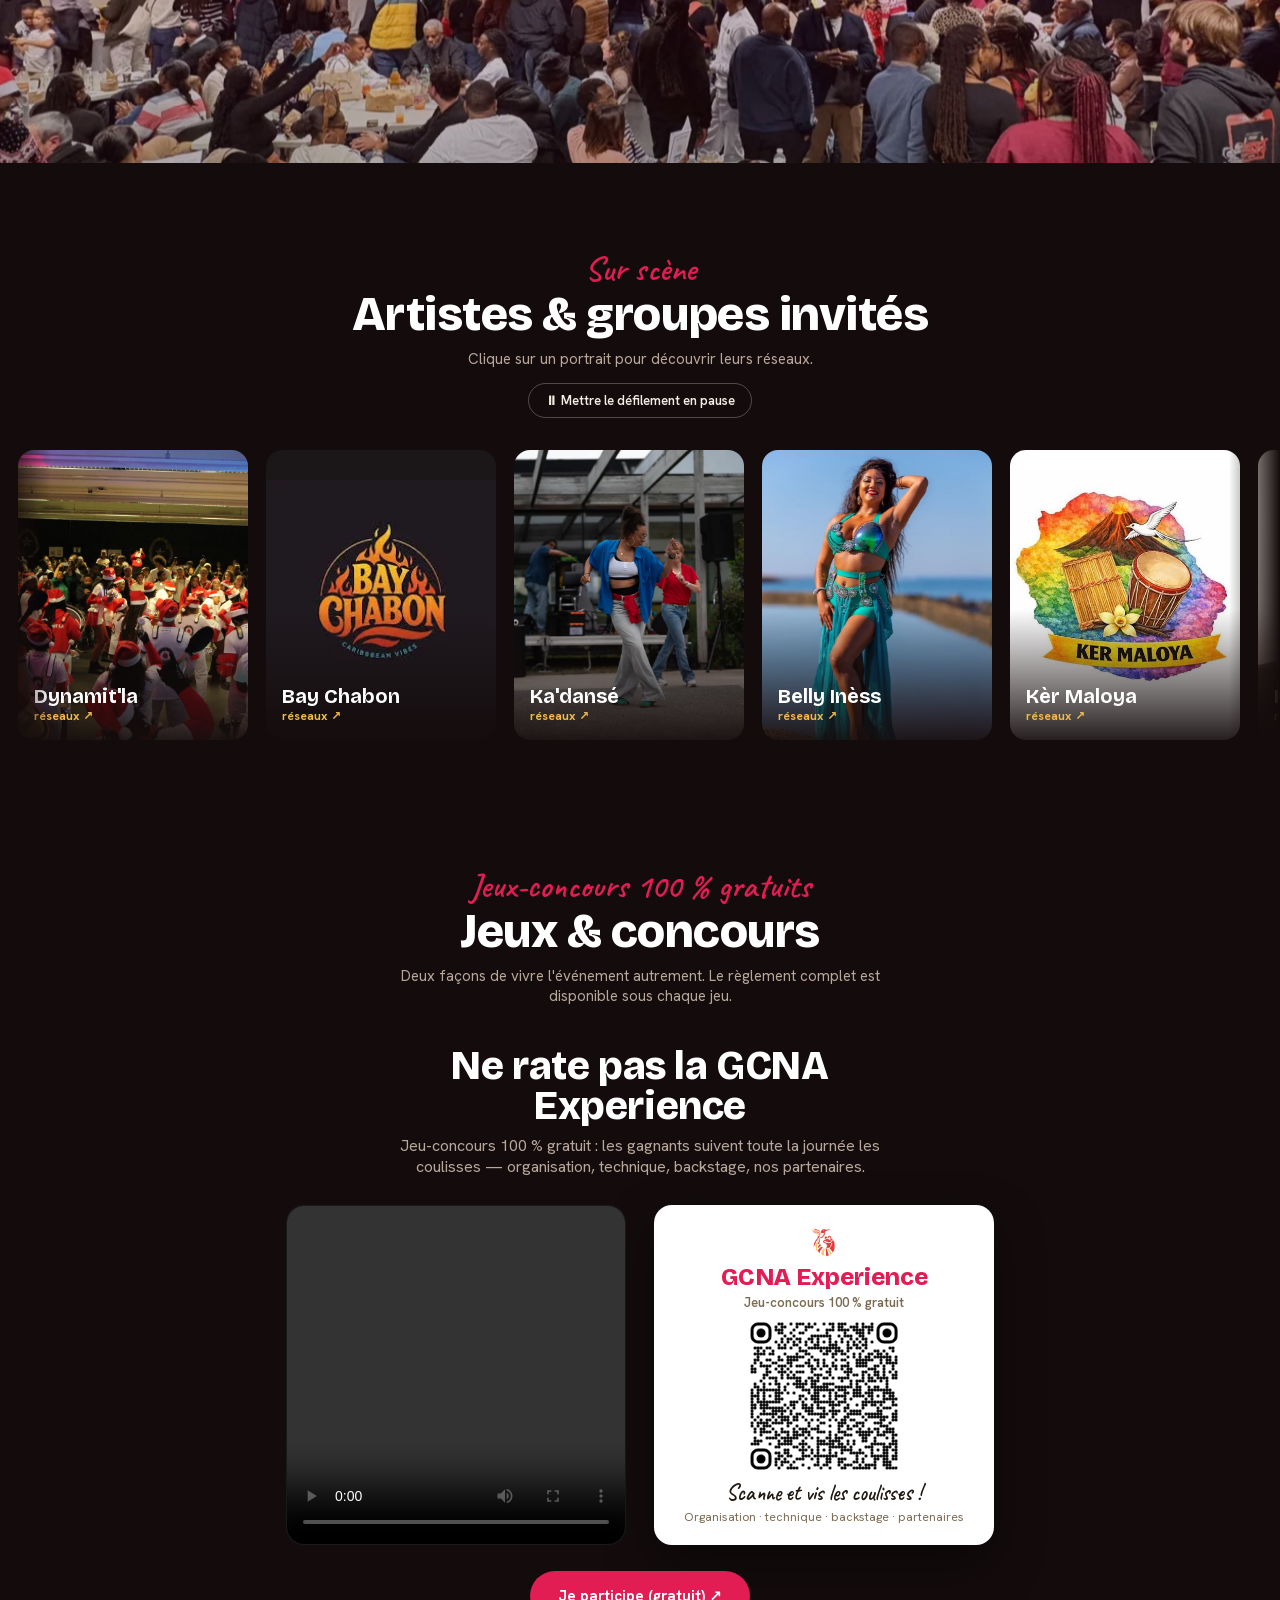
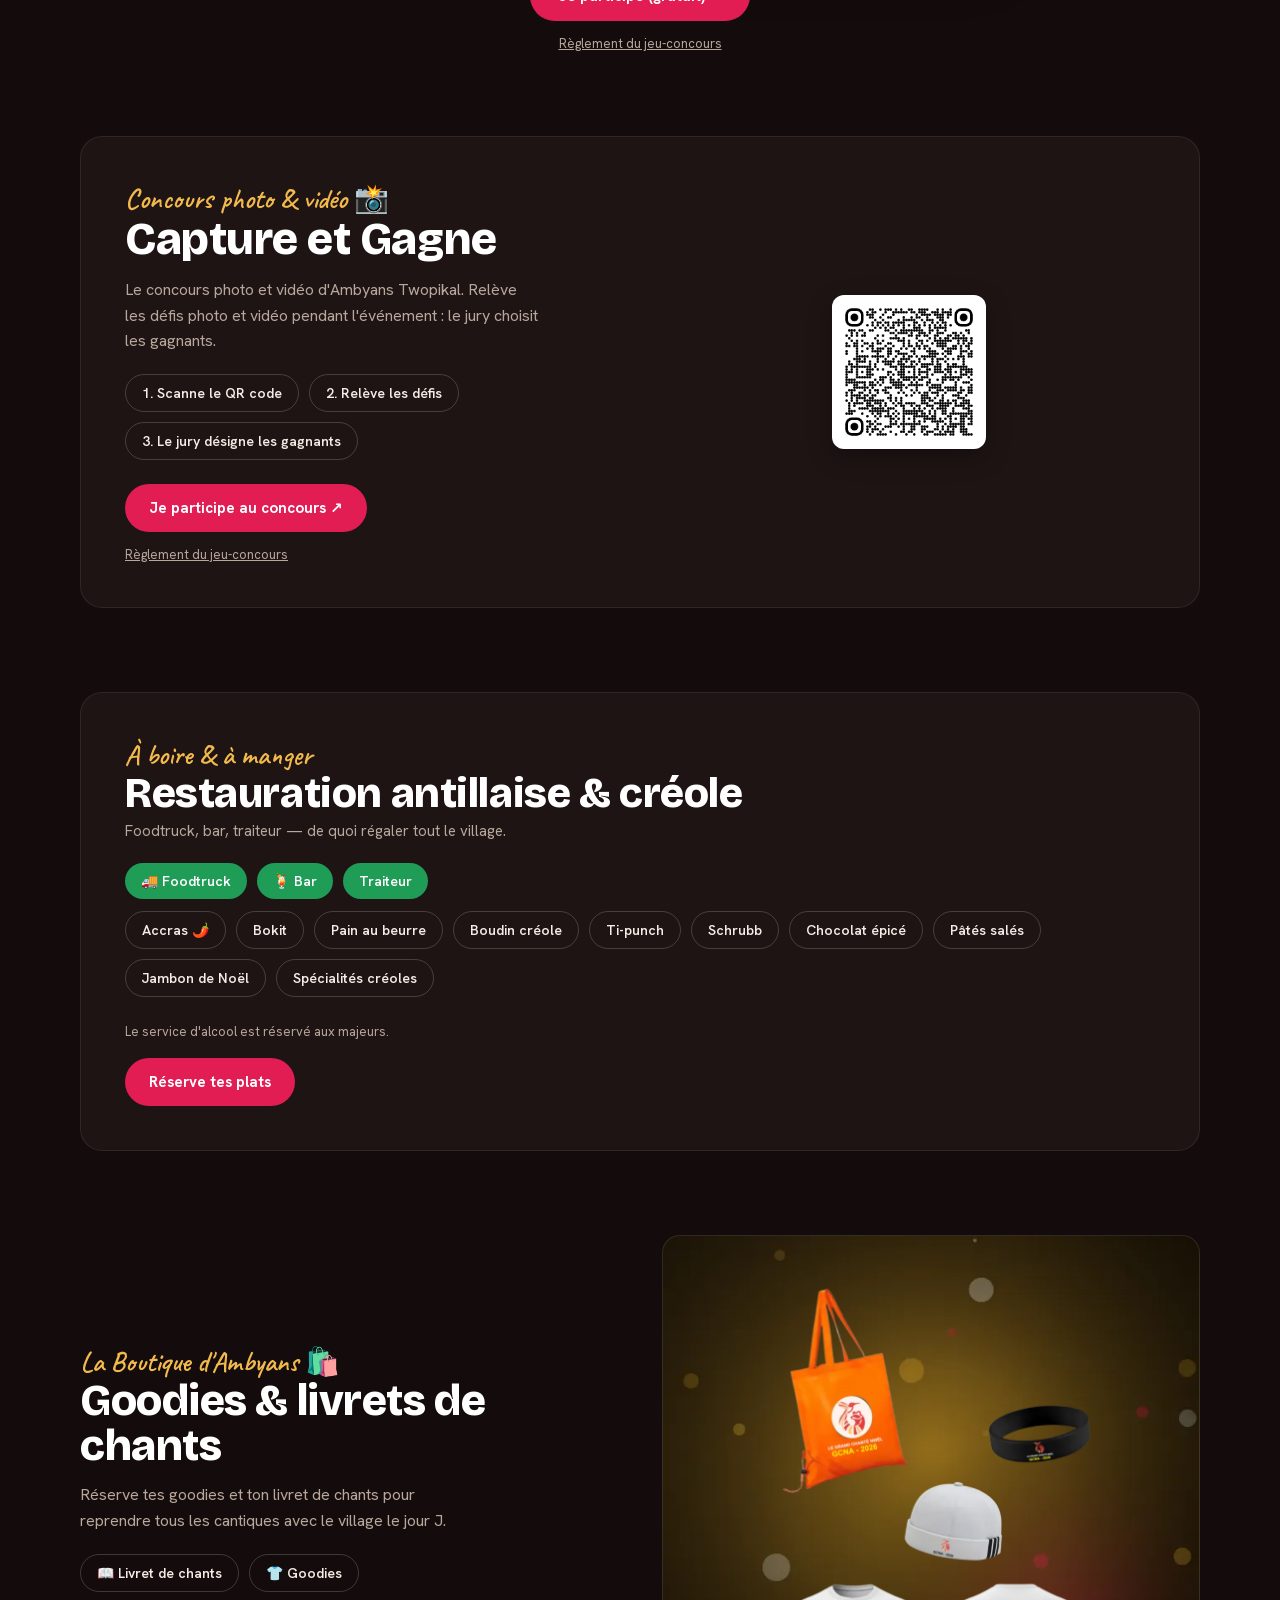
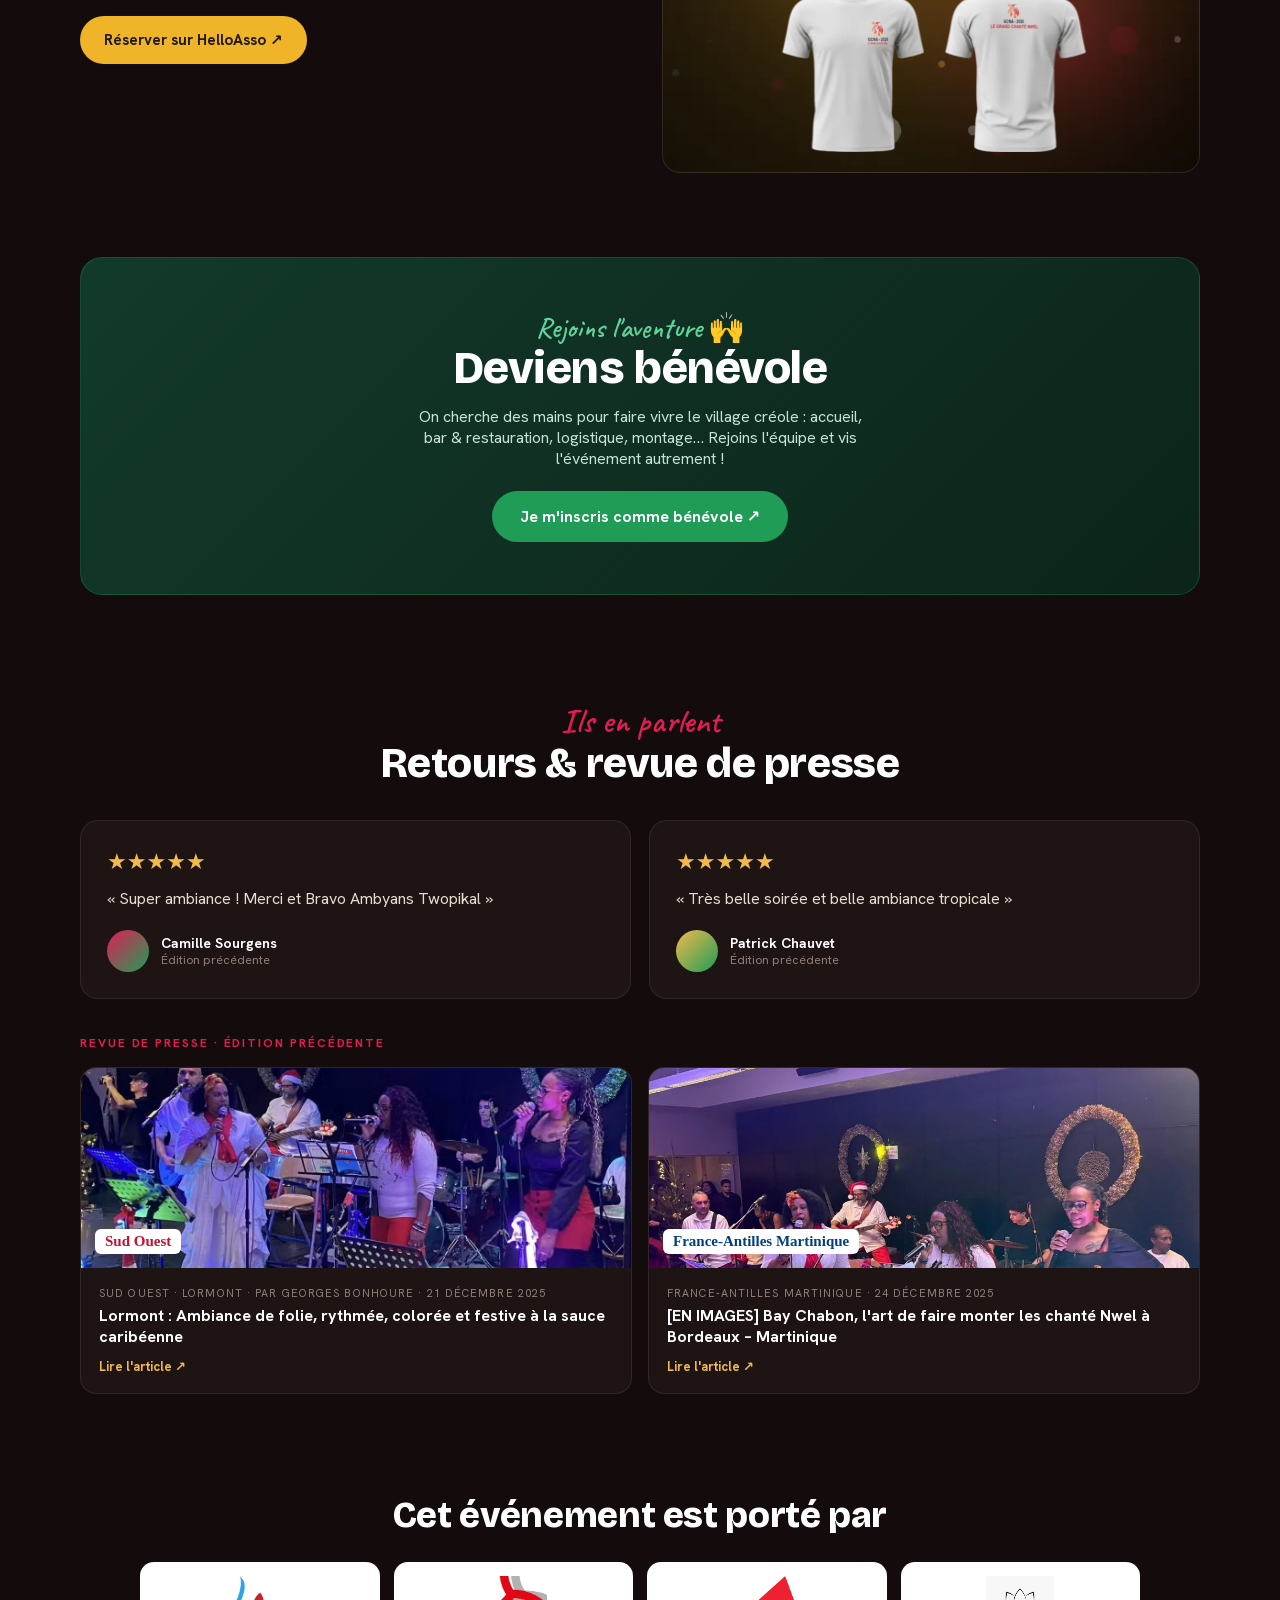
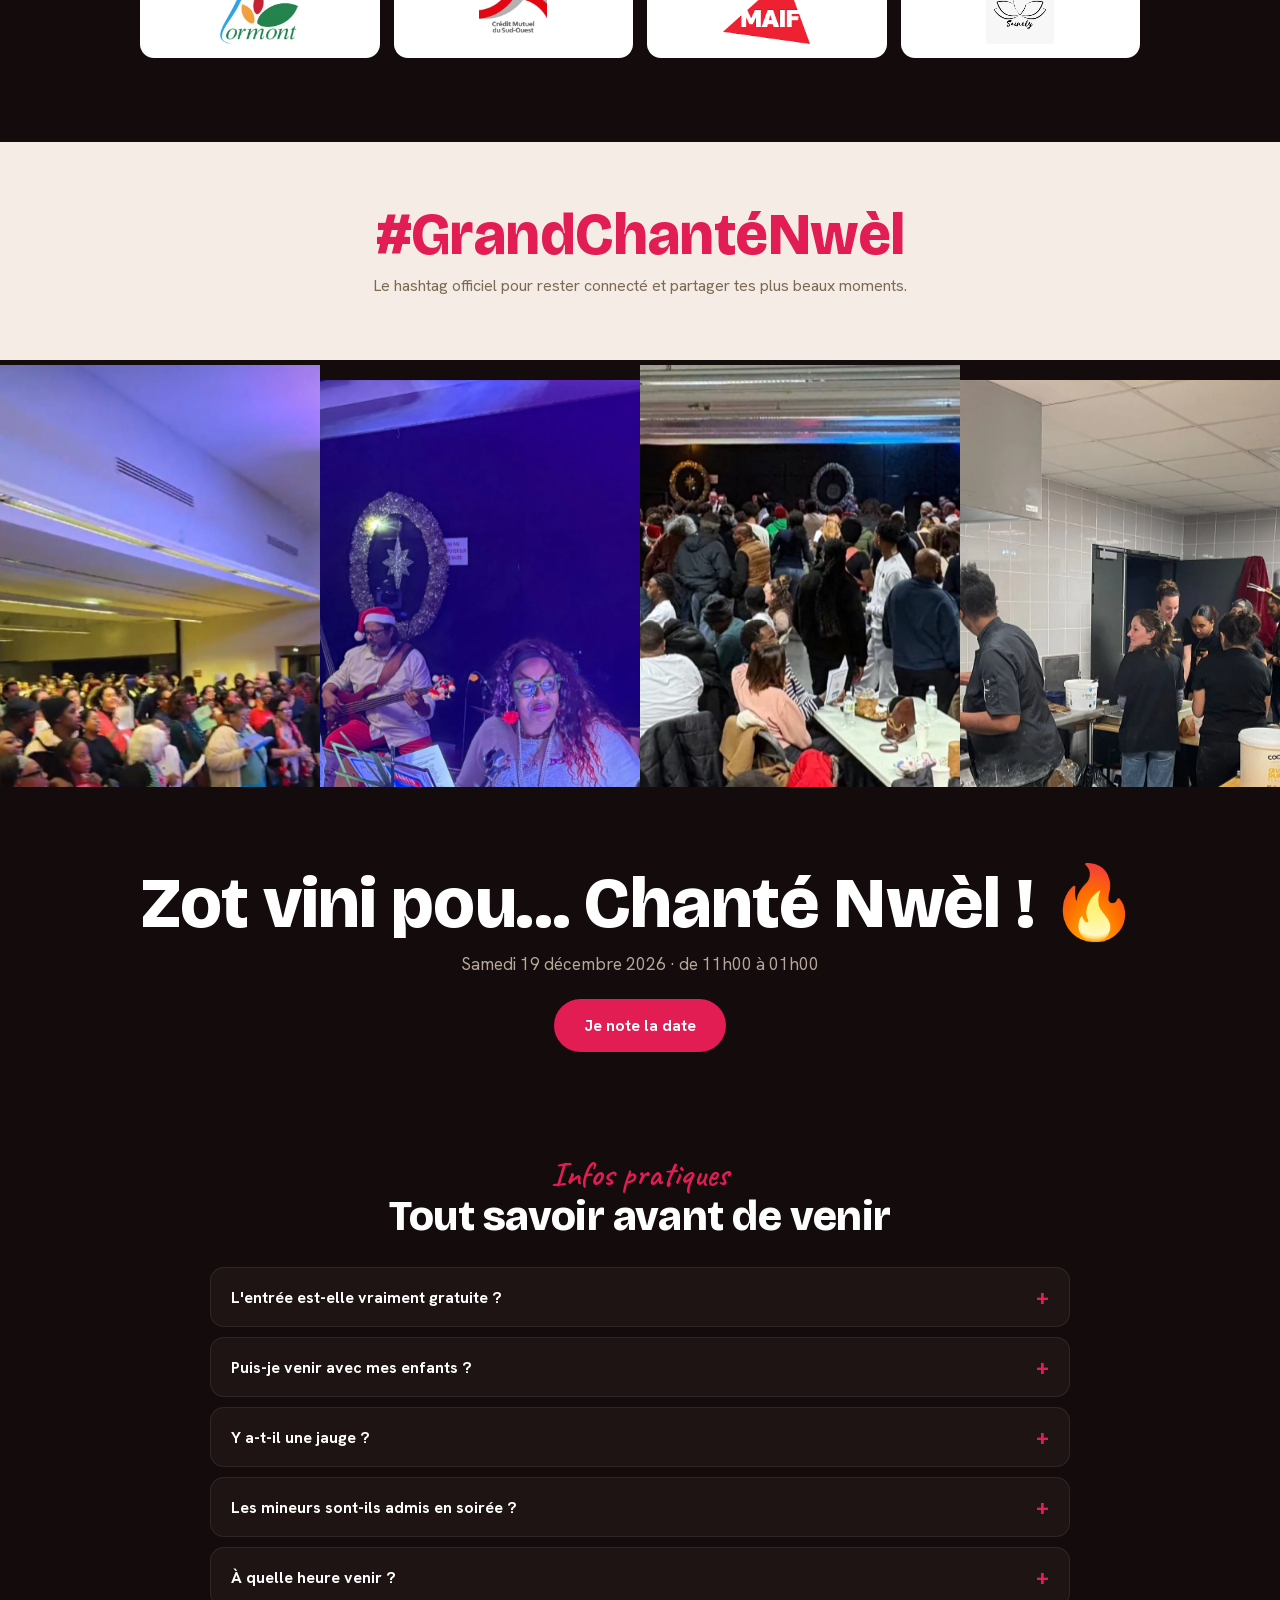
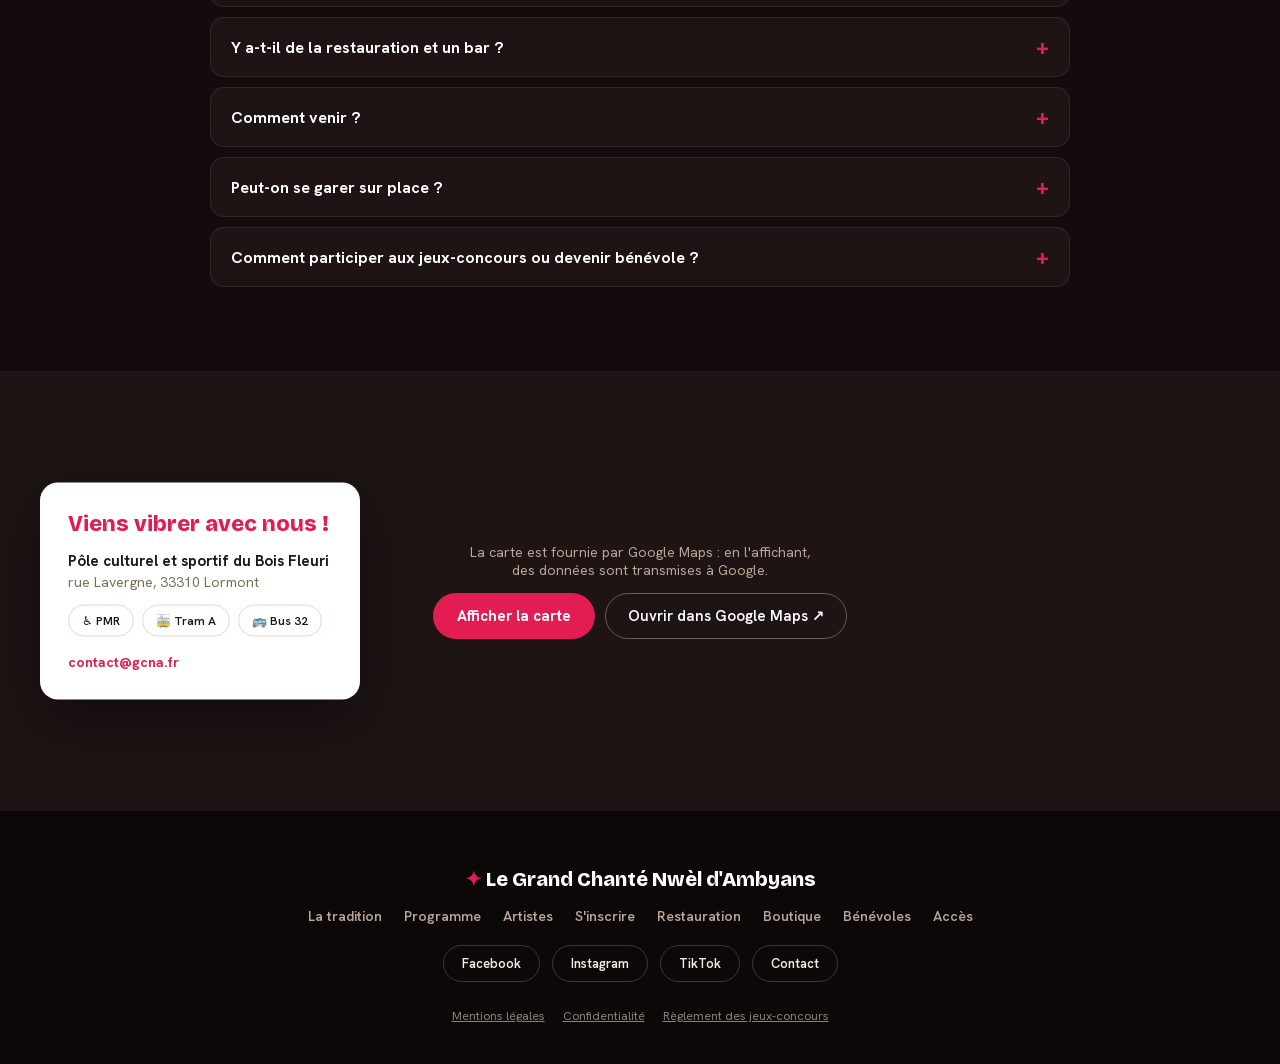
==== commit b61471e4: "Dynamit'la : photo de groupe à la place du logo (dynamit-la-2.webp) Co-Authored-By: Claude Opus 5.5 " ====
--- a/index.html
+++ b/index.html
@@ -253,7 +253,7 @@
     </div>
     <div class="mq" style="position:relative;overflow:hidden;margin-top:20px;-webkit-mask-image:linear-gradient(90deg,transparent,#000 4%,#000 96%,transparent);mask-image:linear-gradient(90deg,transparent,#000 4%,#000 96%,transparent)">
       <div class="mqtrack" style="display:flex;gap:18px;width:max-content;padding:0 18px;animation:marquee 34s linear infinite">
-        <a class="artist" href="https://www.instagram.com/dynamit_la_fwi/" target="_blank" rel="noopener" style="flex:none;width:230px;height:290px;position:relative;border-radius:16px;overflow:hidden;display:flex;flex-direction:column;justify-content:flex-end;padding:16px;background:linear-gradient(180deg,transparent 55%,rgba(20,12,12,.92)),url(&quot;assets/images/artistes/dynamit-la.webp&quot;) center 35%/88% auto no-repeat #fff"><div style="font-family:'Bricolage Grotesque';font-weight:700;font-size:20px;color:#fff">Dynamit'la</div><div style="font-weight:700;font-size:12px;color:#f2ba4c">réseaux ↗</div></a>
+        <a class="artist" href="https://www.instagram.com/dynamit_la_fwi/" target="_blank" rel="noopener" style="flex:none;width:230px;height:290px;position:relative;border-radius:16px;overflow:hidden;display:flex;flex-direction:column;justify-content:flex-end;padding:16px;background:linear-gradient(180deg,transparent 55%,rgba(20,12,12,.92)),url(&quot;assets/images/artistes/dynamit-la-2.webp&quot;) 48% center/cover"><div style="font-family:'Bricolage Grotesque';font-weight:700;font-size:20px;color:#fff">Dynamit'la</div><div style="font-weight:700;font-size:12px;color:#f2ba4c">réseaux ↗</div></a>
         <a class="artist" href="https://www.instagram.com/bay_chabon/" target="_blank" rel="noopener" style="flex:none;width:230px;height:290px;position:relative;border-radius:16px;overflow:hidden;display:flex;flex-direction:column;justify-content:flex-end;padding:16px;background:linear-gradient(180deg,transparent 55%,rgba(20,12,12,.92)),url(&quot;assets/images/artistes/bay-chabon.webp&quot;) center/contain no-repeat #1b1617"><div style="font-family:'Bricolage Grotesque';font-weight:700;font-size:20px;color:#fff">Bay Chabon</div><div style="font-weight:700;font-size:12px;color:#f2ba4c">réseaux ↗</div></a>
         <a class="artist" href="https://www.instagram.com/yajessika/" target="_blank" rel="noopener" style="flex:none;width:230px;height:290px;position:relative;border-radius:16px;overflow:hidden;display:flex;flex-direction:column;justify-content:flex-end;padding:16px;background:linear-gradient(180deg,transparent 55%,rgba(20,12,12,.92)),url(&quot;assets/images/artistes/kadanse-2.webp&quot;) 66% center/cover"><div style="font-family:'Bricolage Grotesque';font-weight:700;font-size:20px;color:#fff">Ka'dansé</div><div style="font-weight:700;font-size:12px;color:#f2ba4c">réseaux ↗</div></a>
         <a class="artist" href="https://www.instagram.com/belly_iness/" target="_blank" rel="noopener" style="flex:none;width:230px;height:290px;position:relative;border-radius:16px;overflow:hidden;display:flex;flex-direction:column;justify-content:flex-end;padding:16px;background:linear-gradient(180deg,transparent 55%,rgba(20,12,12,.92)),url(&quot;assets/images/artistes/belly-ines.webp&quot;) center 15%/cover"><div style="font-family:'Bricolage Grotesque';font-weight:700;font-size:20px;color:#fff">Belly Inèss</div><div style="font-weight:700;font-size:12px;color:#f2ba4c">réseaux ↗</div></a>
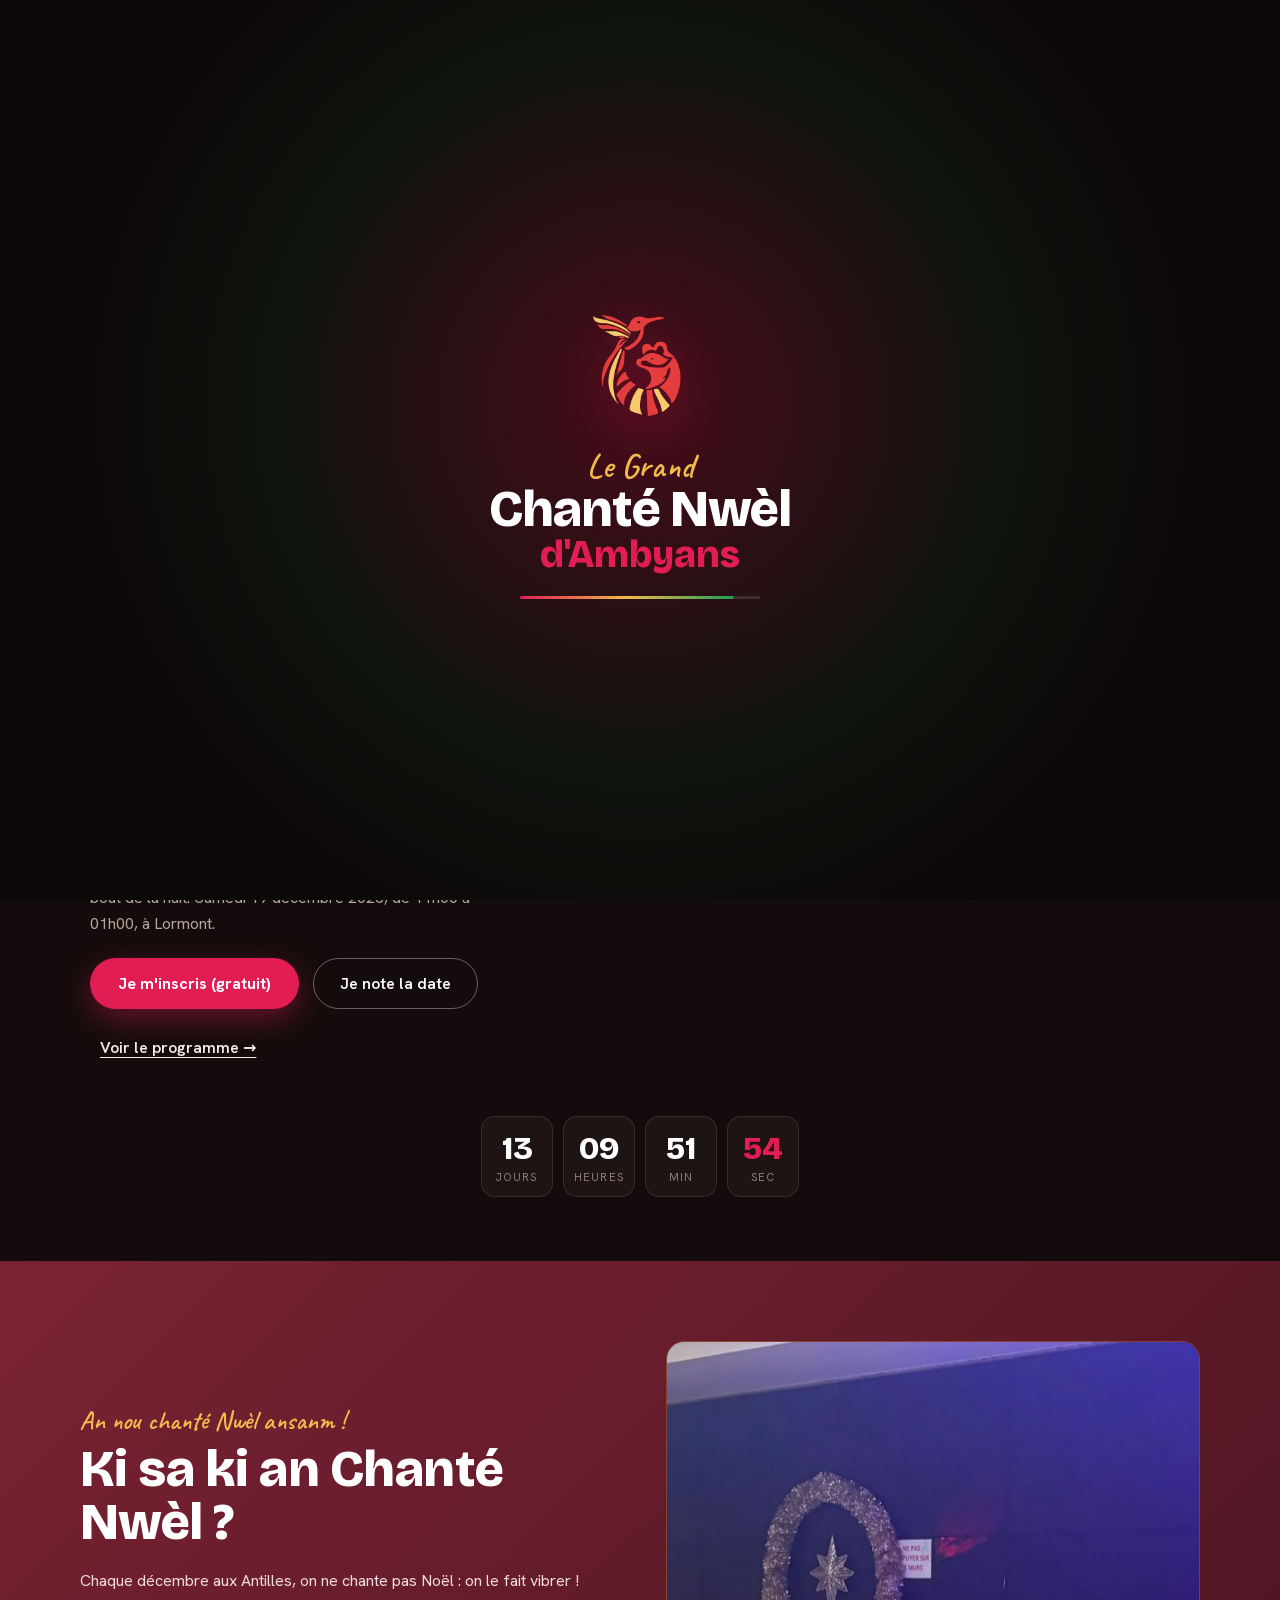
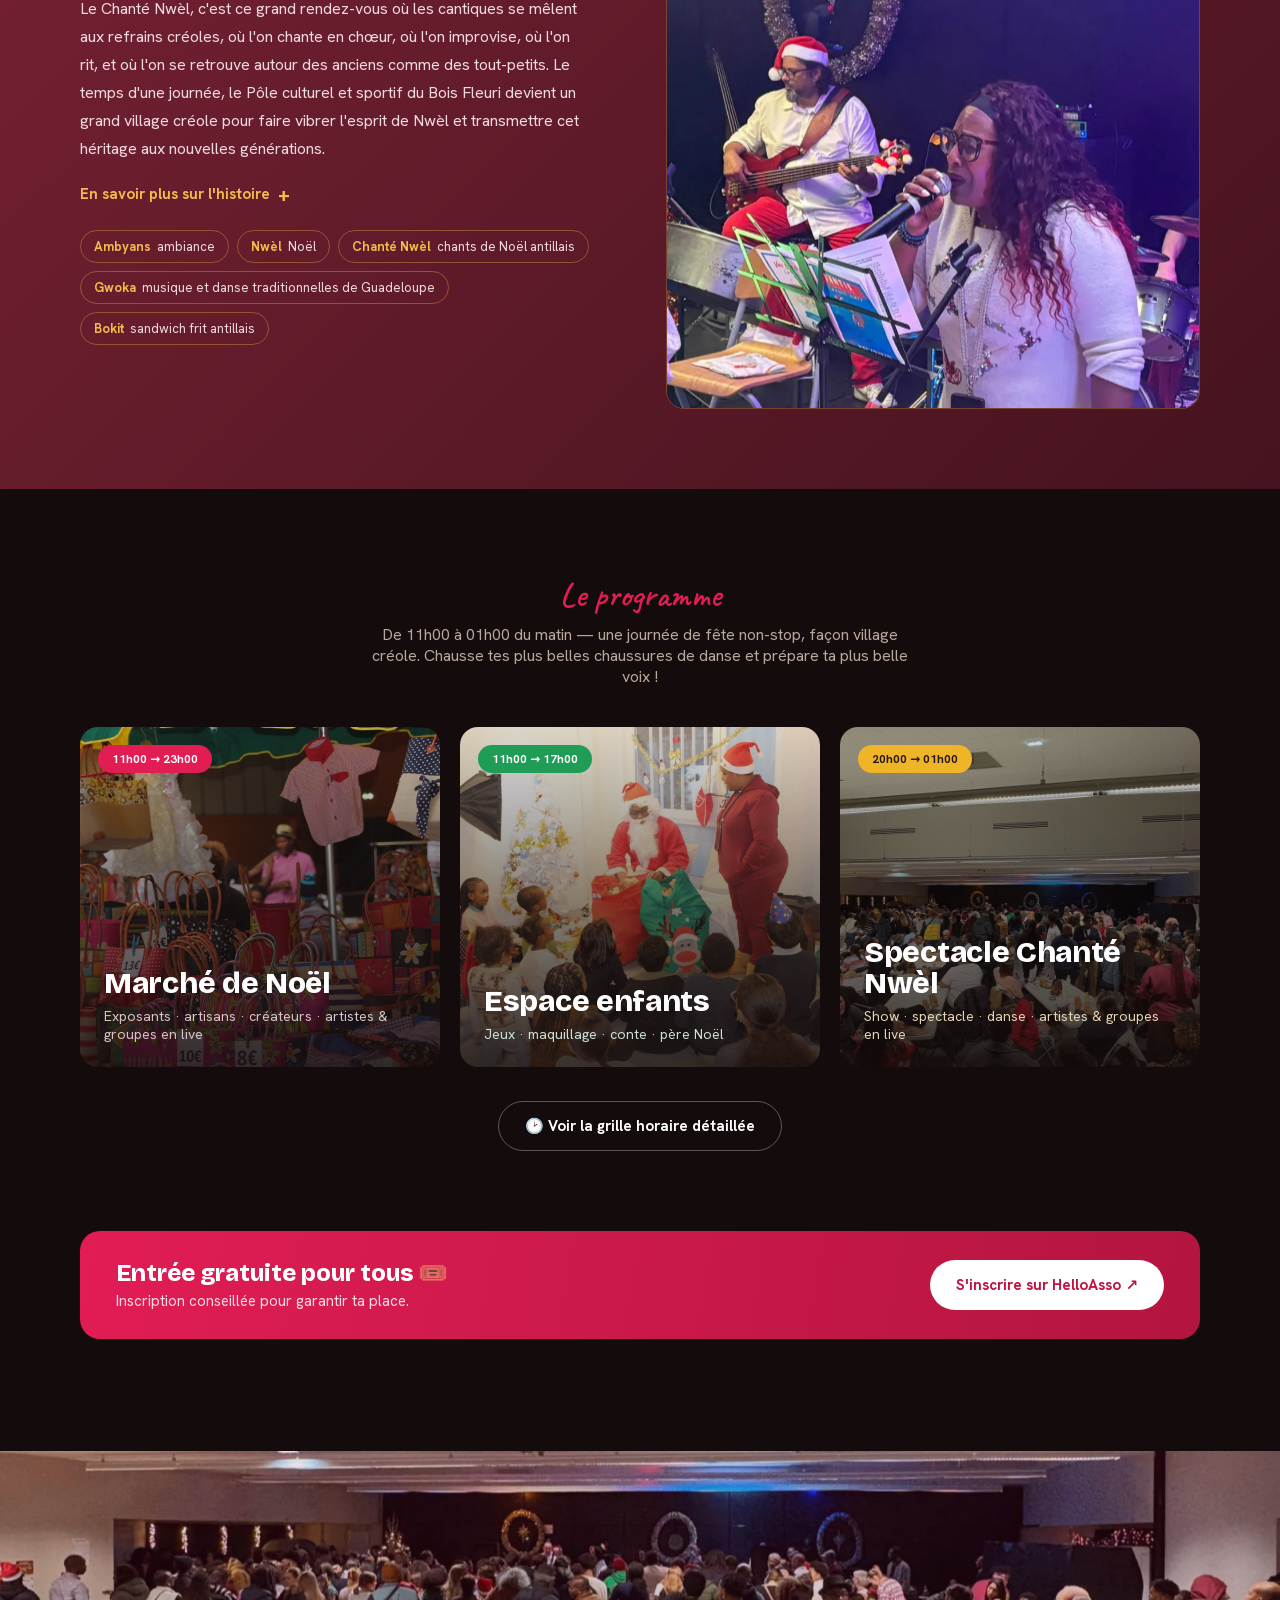
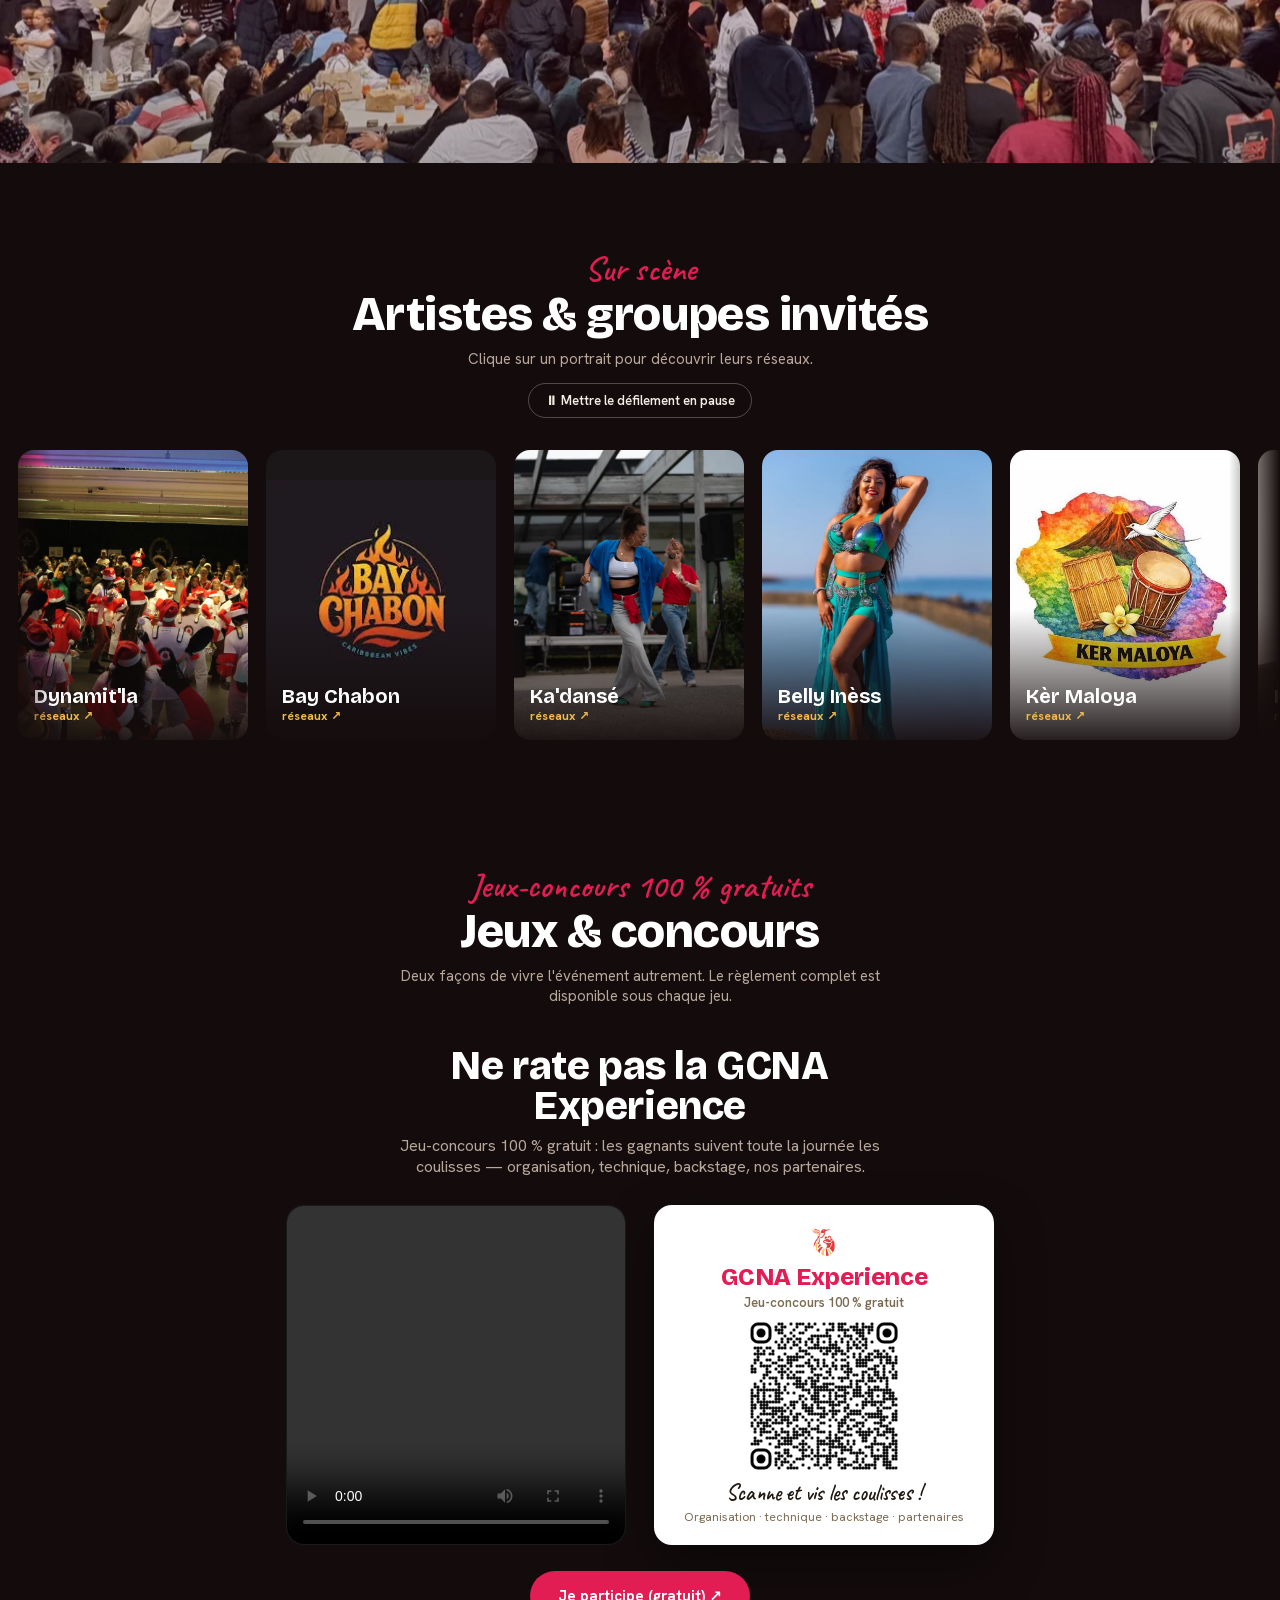
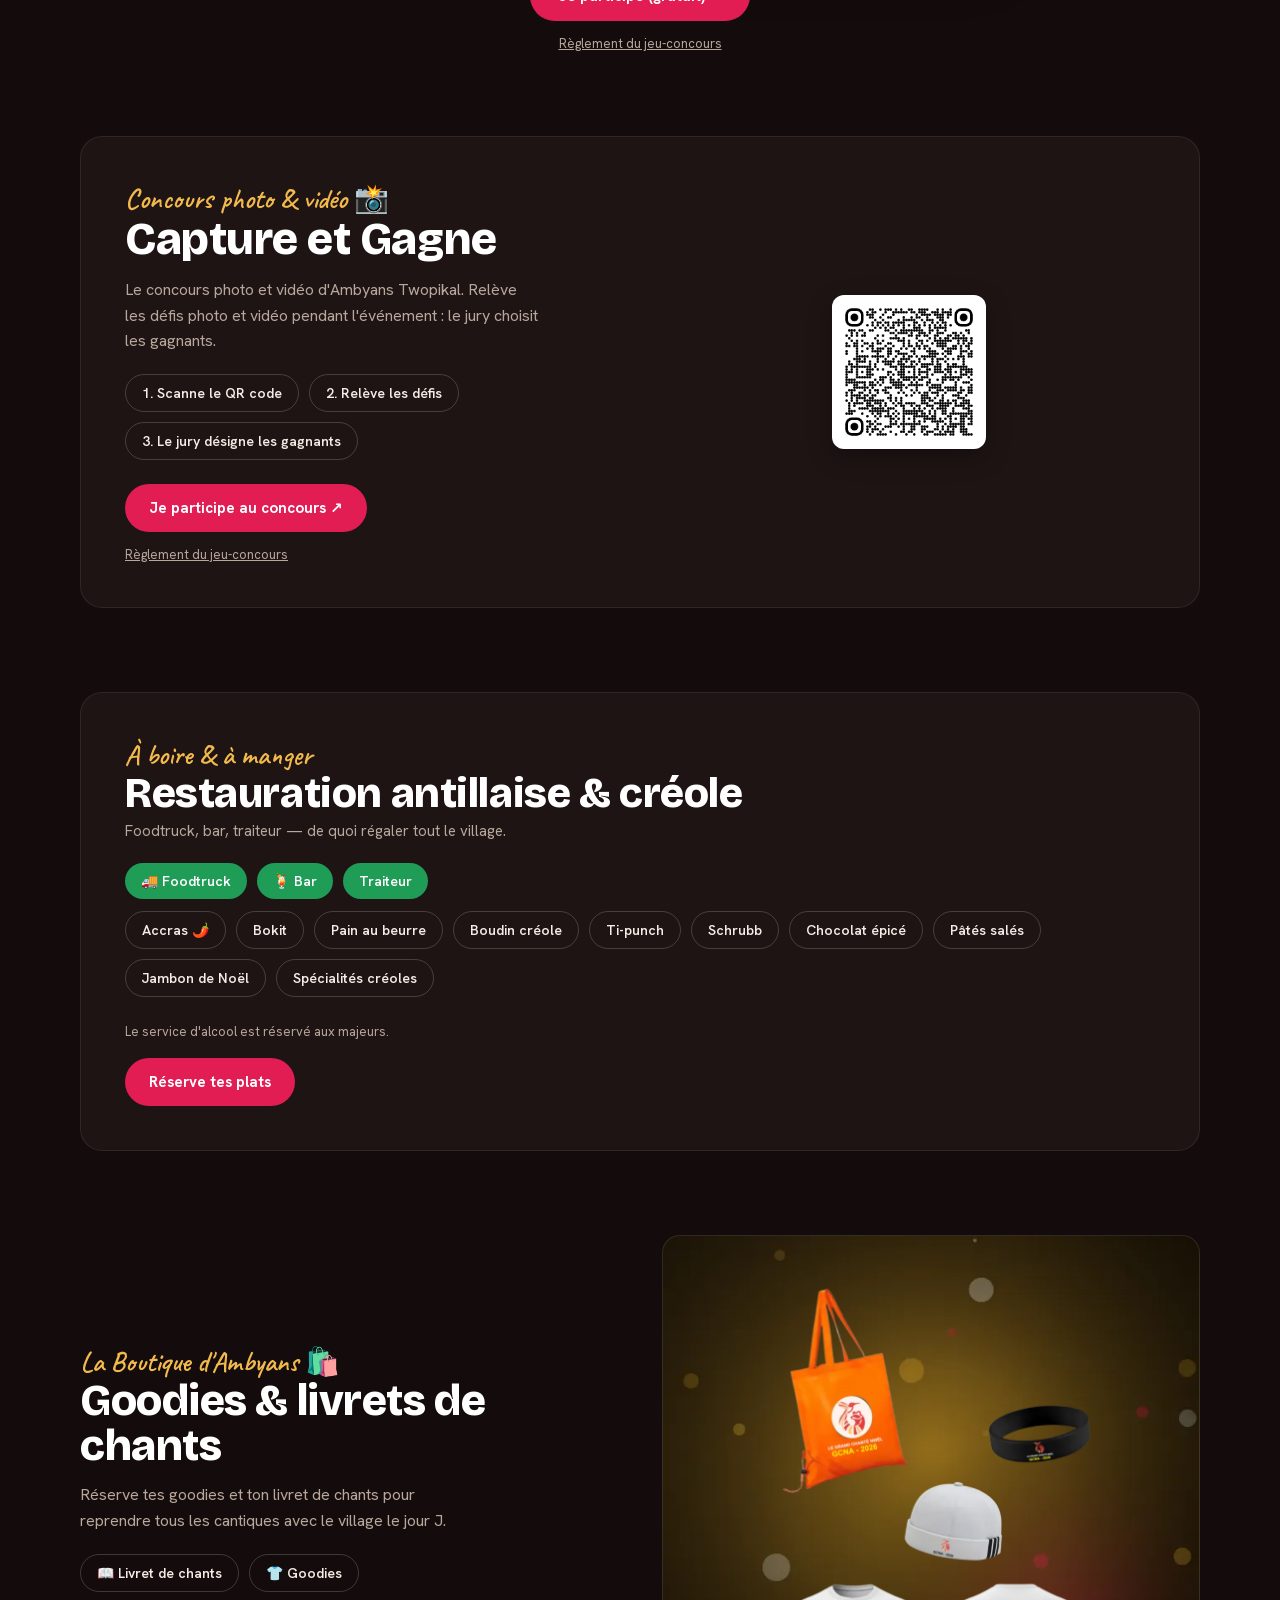
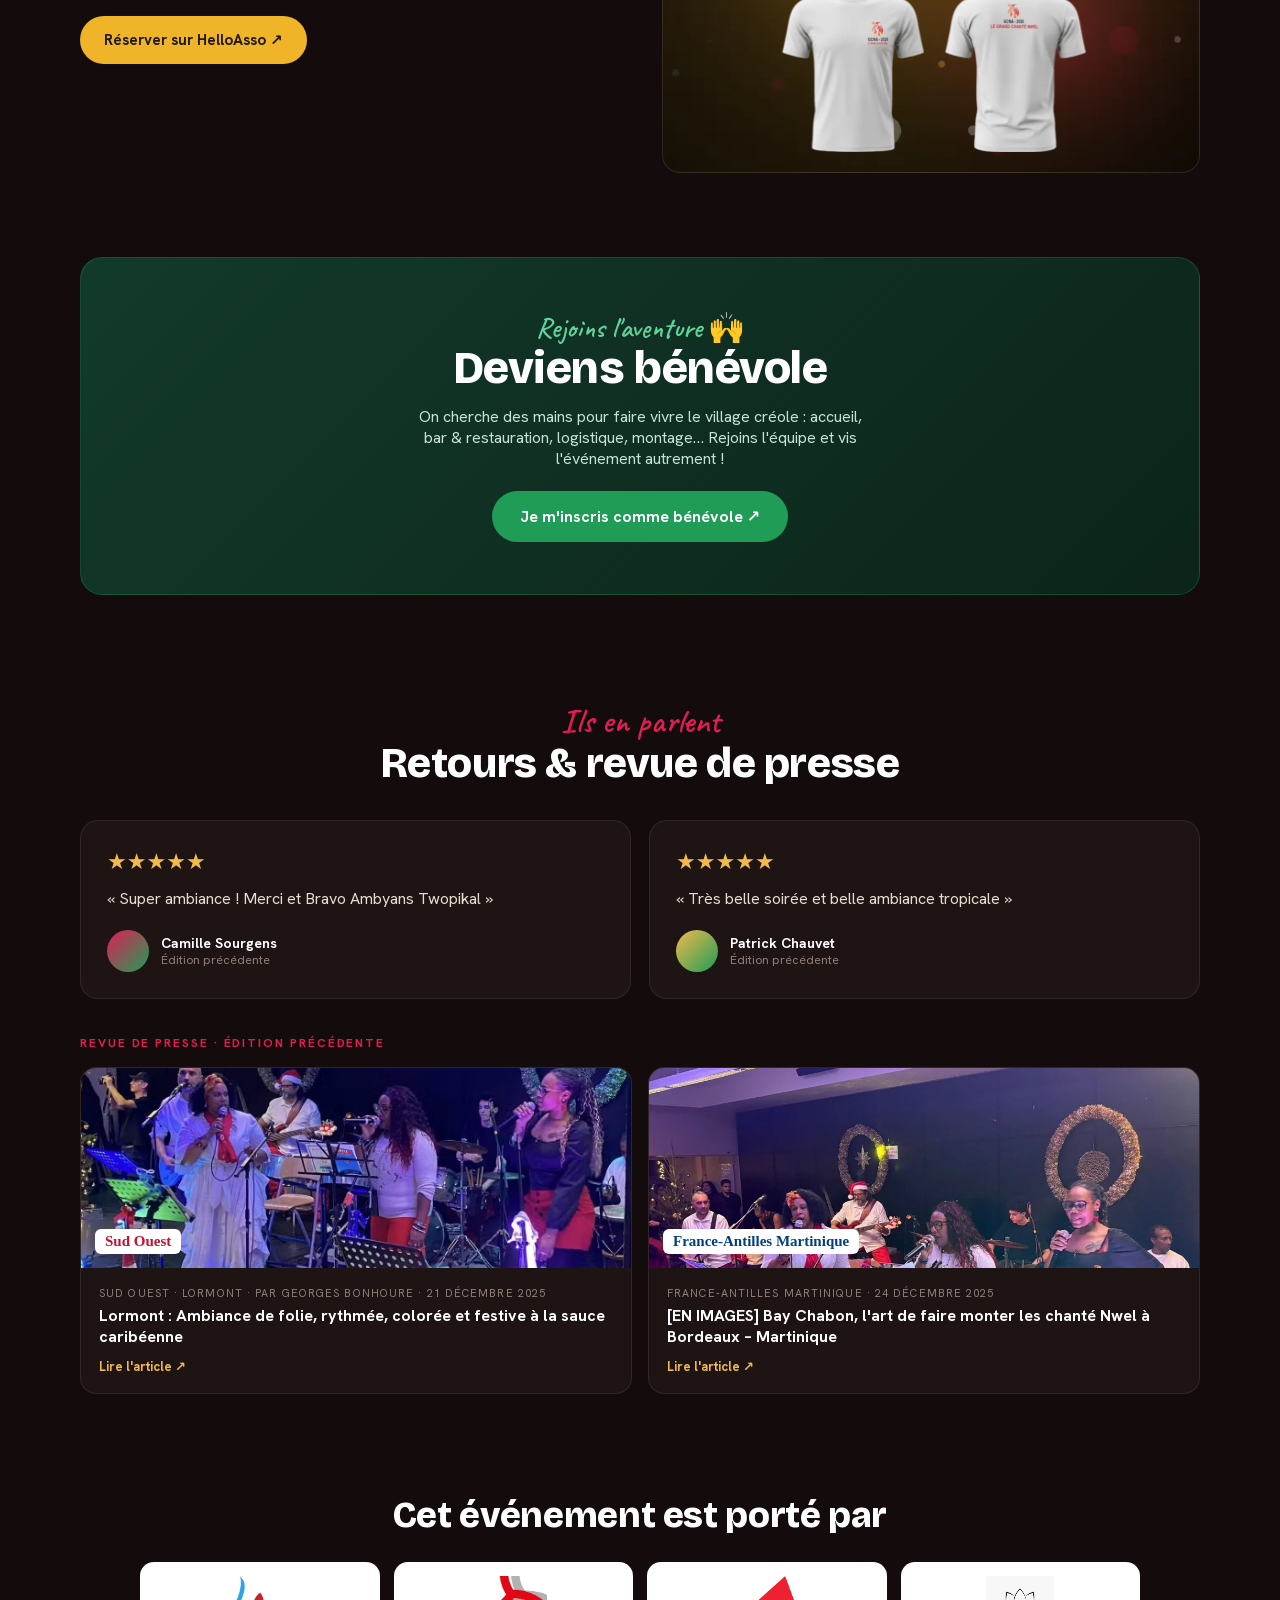
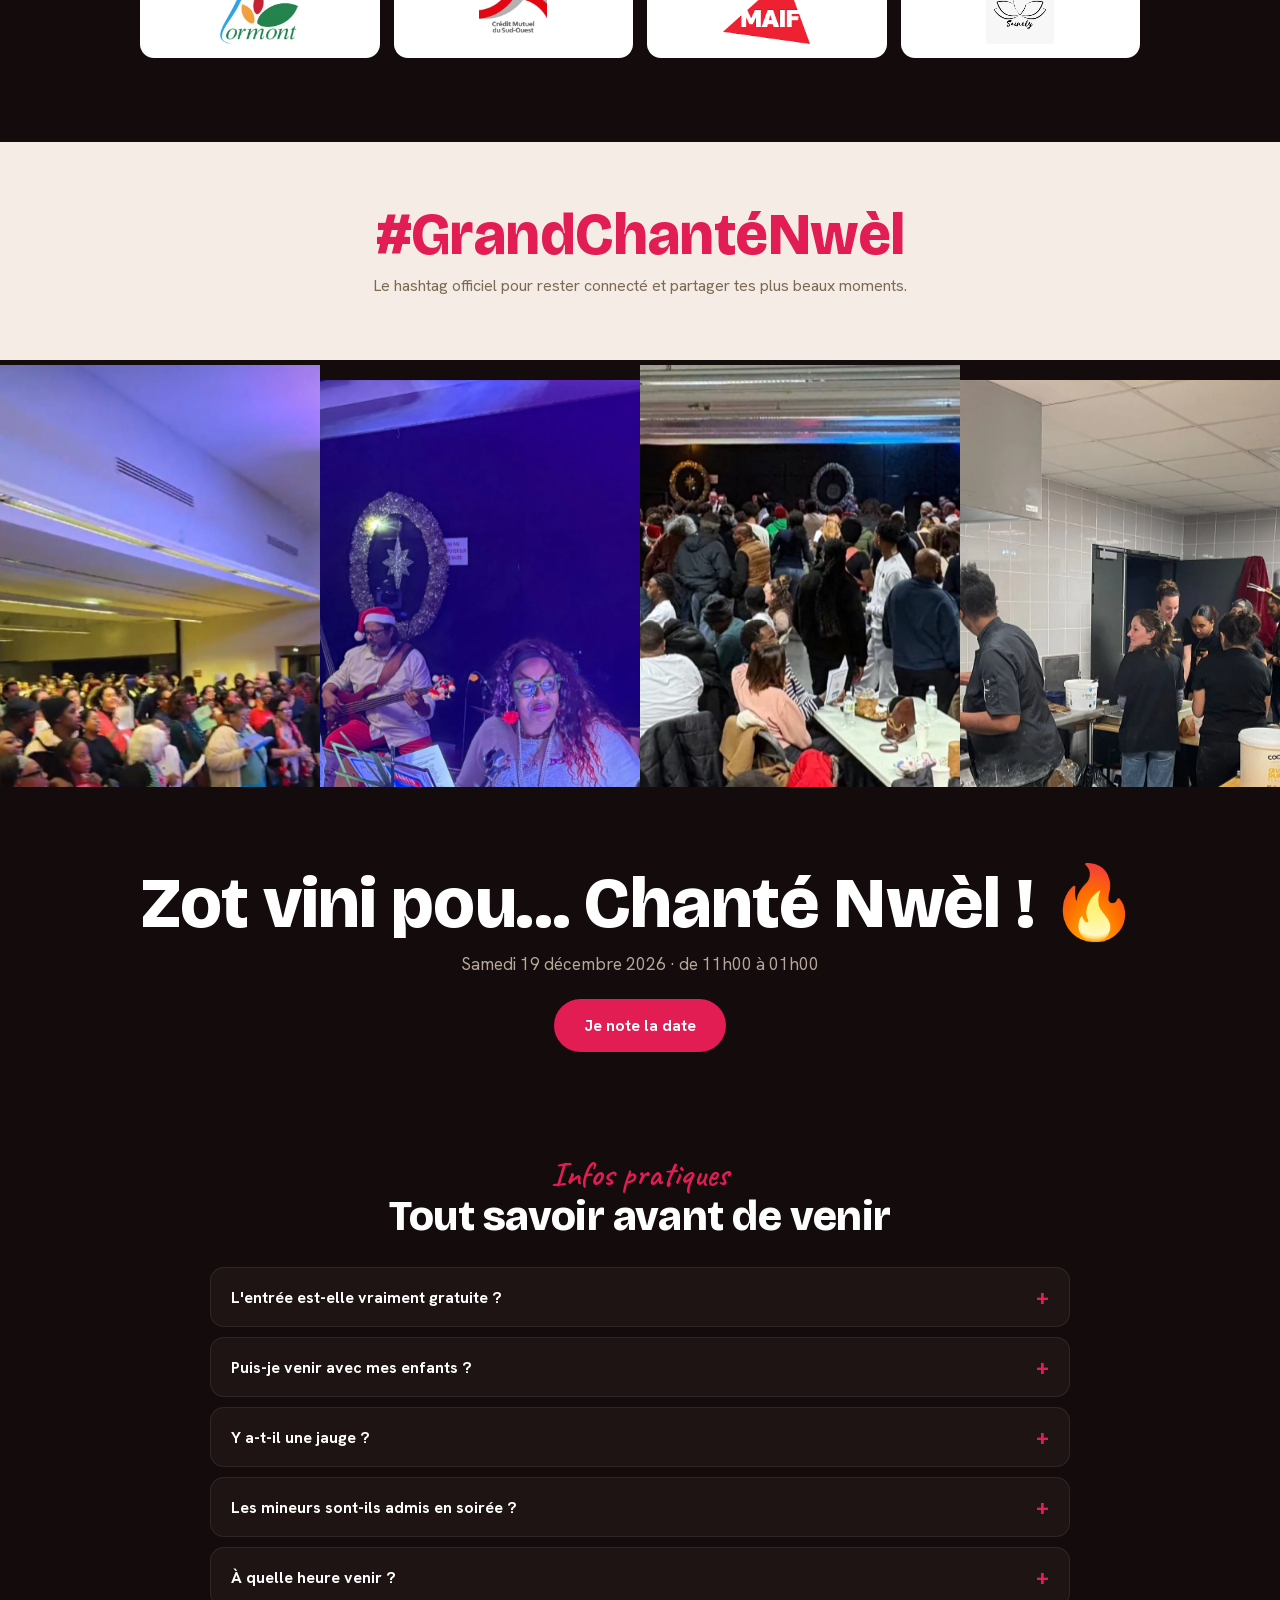
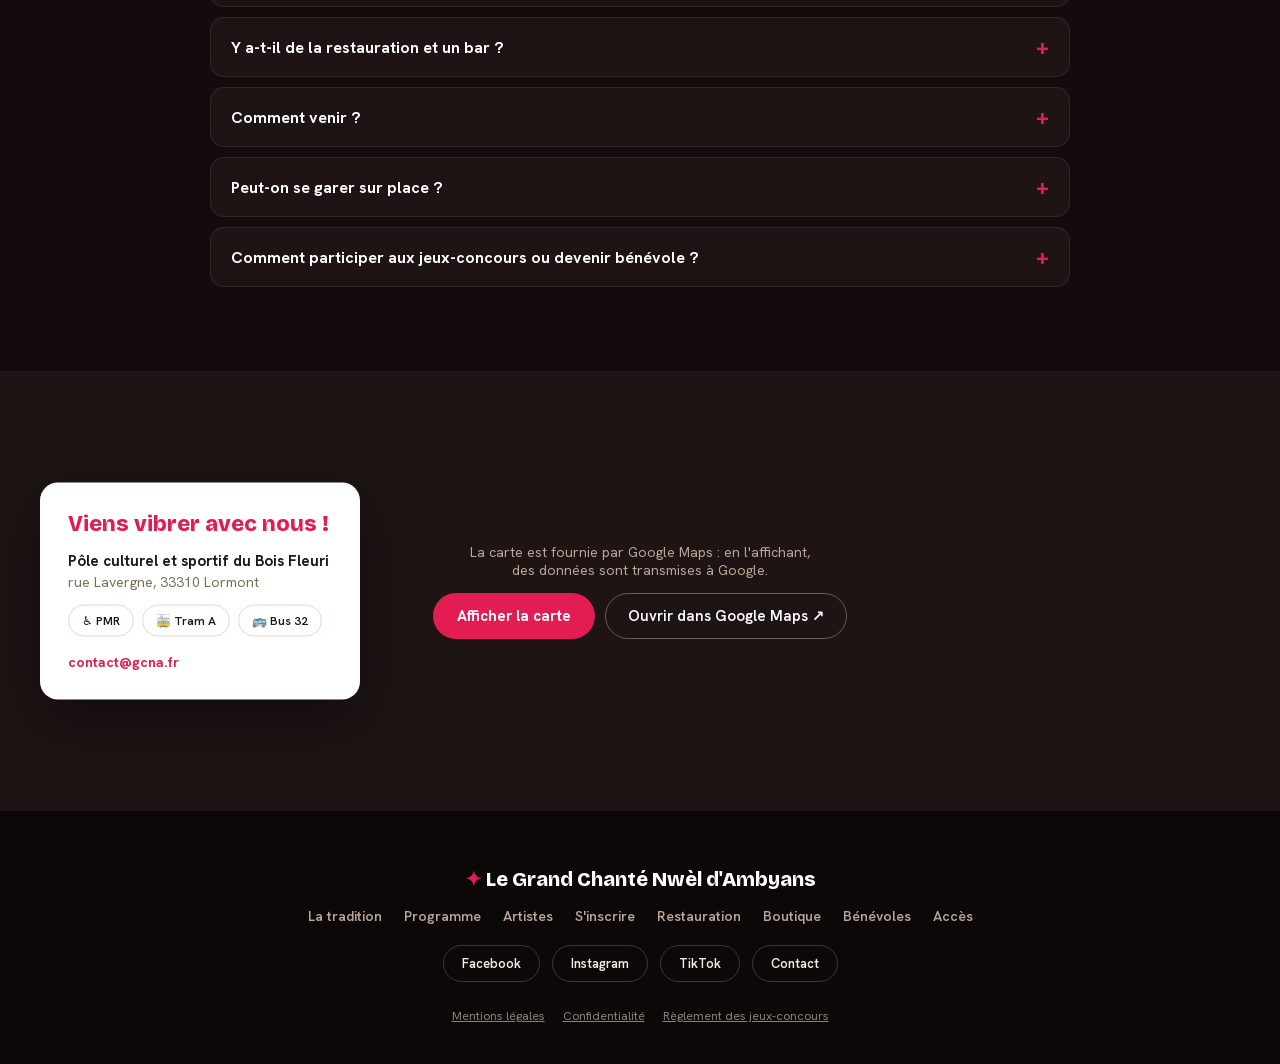
==== commit cb803e46: "Tumblak # : photo du groupe à la place du placeholder Co-Authored-By: Claude Opus 5.5 <noreply@anthr" ====
--- a/index.html
+++ b/index.html
@@ -259,7 +259,7 @@
         <a class="artist" href="https://www.instagram.com/belly_iness/" target="_blank" rel="noopener" style="flex:none;width:230px;height:290px;position:relative;border-radius:16px;overflow:hidden;display:flex;flex-direction:column;justify-content:flex-end;padding:16px;background:linear-gradient(180deg,transparent 55%,rgba(20,12,12,.92)),url(&quot;assets/images/artistes/belly-ines.webp&quot;) center 15%/cover"><div style="font-family:'Bricolage Grotesque';font-weight:700;font-size:20px;color:#fff">Belly Inèss</div><div style="font-weight:700;font-size:12px;color:#f2ba4c">réseaux ↗</div></a>
         <a class="artist" href="https://www.instagram.com/kermaloya/" target="_blank" rel="noopener" style="flex:none;width:230px;height:290px;position:relative;border-radius:16px;overflow:hidden;display:flex;flex-direction:column;justify-content:flex-end;padding:16px;background:linear-gradient(180deg,transparent 55%,rgba(20,12,12,.92)),url(&quot;assets/images/artistes/ker-maloya.jpg&quot;) center 30%/contain no-repeat #fff"><div style="font-family:'Bricolage Grotesque';font-weight:700;font-size:20px;color:#fff">Kèr Maloya</div><div style="font-weight:700;font-size:12px;color:#f2ba4c">réseaux ↗</div></a>
         <a class="artist" href="https://www.facebook.com/kaskadband.bordeaux" target="_blank" rel="noopener" style="flex:none;width:230px;height:290px;position:relative;border-radius:16px;overflow:hidden;display:flex;flex-direction:column;justify-content:flex-end;padding:16px;background:linear-gradient(180deg,transparent 55%,rgba(20,12,12,.92)),url(&quot;assets/images/artistes/kaskad-band-2.webp&quot;) 58% 20%/cover"><div style="font-family:'Bricolage Grotesque';font-weight:700;font-size:20px;color:#fff">Kaskad Band</div><div style="font-weight:700;font-size:12px;color:#f2ba4c">réseaux ↗</div></a>
-        <div class="artist" style="flex:none;width:230px;height:290px;position:relative;border-radius:16px;overflow:hidden;display:flex;flex-direction:column;justify-content:flex-end;padding:16px;background:linear-gradient(180deg,transparent 55%,rgba(20,12,12,.92)),url(&quot;assets/images/artistes/placeholder-ambyans-2.webp&quot;) center 30%/78% auto no-repeat #fff"><div style="font-family:'Bricolage Grotesque';font-weight:700;font-size:20px;color:#fff">Tumblak #</div></div>
+        <div class="artist" style="flex:none;width:230px;height:290px;position:relative;border-radius:16px;overflow:hidden;display:flex;flex-direction:column;justify-content:flex-end;padding:16px;background:linear-gradient(180deg,transparent 55%,rgba(20,12,12,.92)),url(&quot;assets/images/artistes/tumblak.webp&quot;) 30% center/cover"><div style="font-family:'Bricolage Grotesque';font-weight:700;font-size:20px;color:#fff">Tumblak #</div></div>
         <a class="artist" href="https://www.instagram.com/cosmo.ka_33/" target="_blank" rel="noopener" style="flex:none;width:230px;height:290px;position:relative;border-radius:16px;overflow:hidden;display:flex;flex-direction:column;justify-content:flex-end;padding:16px;background:linear-gradient(180deg,transparent 55%,rgba(20,12,12,.92)),url(&quot;assets/images/artistes/placeholder-ambyans-2.webp&quot;) center 30%/78% auto no-repeat #fff"><div style="font-family:'Bricolage Grotesque';font-weight:700;font-size:20px;color:#fff">L'A cosmopolitaine</div><div style="font-weight:700;font-size:12px;color:#f2ba4c">réseaux ↗</div></a>
         <a class="artist" href="https://www.instagram.com/dandycrewofficiel/" target="_blank" rel="noopener" style="flex:none;width:230px;height:290px;position:relative;border-radius:16px;overflow:hidden;display:flex;flex-direction:column;justify-content:flex-end;padding:16px;background:linear-gradient(180deg,transparent 55%,rgba(20,12,12,.92)),url(&quot;assets/images/artistes/dandy-crew.webp&quot;) center 18%/80% auto no-repeat #fff"><div style="font-family:'Bricolage Grotesque';font-weight:700;font-size:20px;color:#fff">Dandy Crew</div><div style="font-weight:700;font-size:12px;color:#f2ba4c">réseaux ↗</div></a>
         <div data-nocount class="artist" style="flex:none;width:230px;height:290px;position:relative;border-radius:16px;overflow:hidden;display:flex;flex-direction:column;justify-content:flex-end;padding:16px;background:linear-gradient(180deg,transparent 55%,rgba(20,12,12,.92)),url(&quot;assets/images/artistes/placeholder-ambyans-2.webp&quot;) center 30%/78% auto no-repeat #fff"><div style="font-family:'Bricolage Grotesque';font-weight:700;font-size:20px;color:#fff">Défilé de costume traditionnel</div></div>
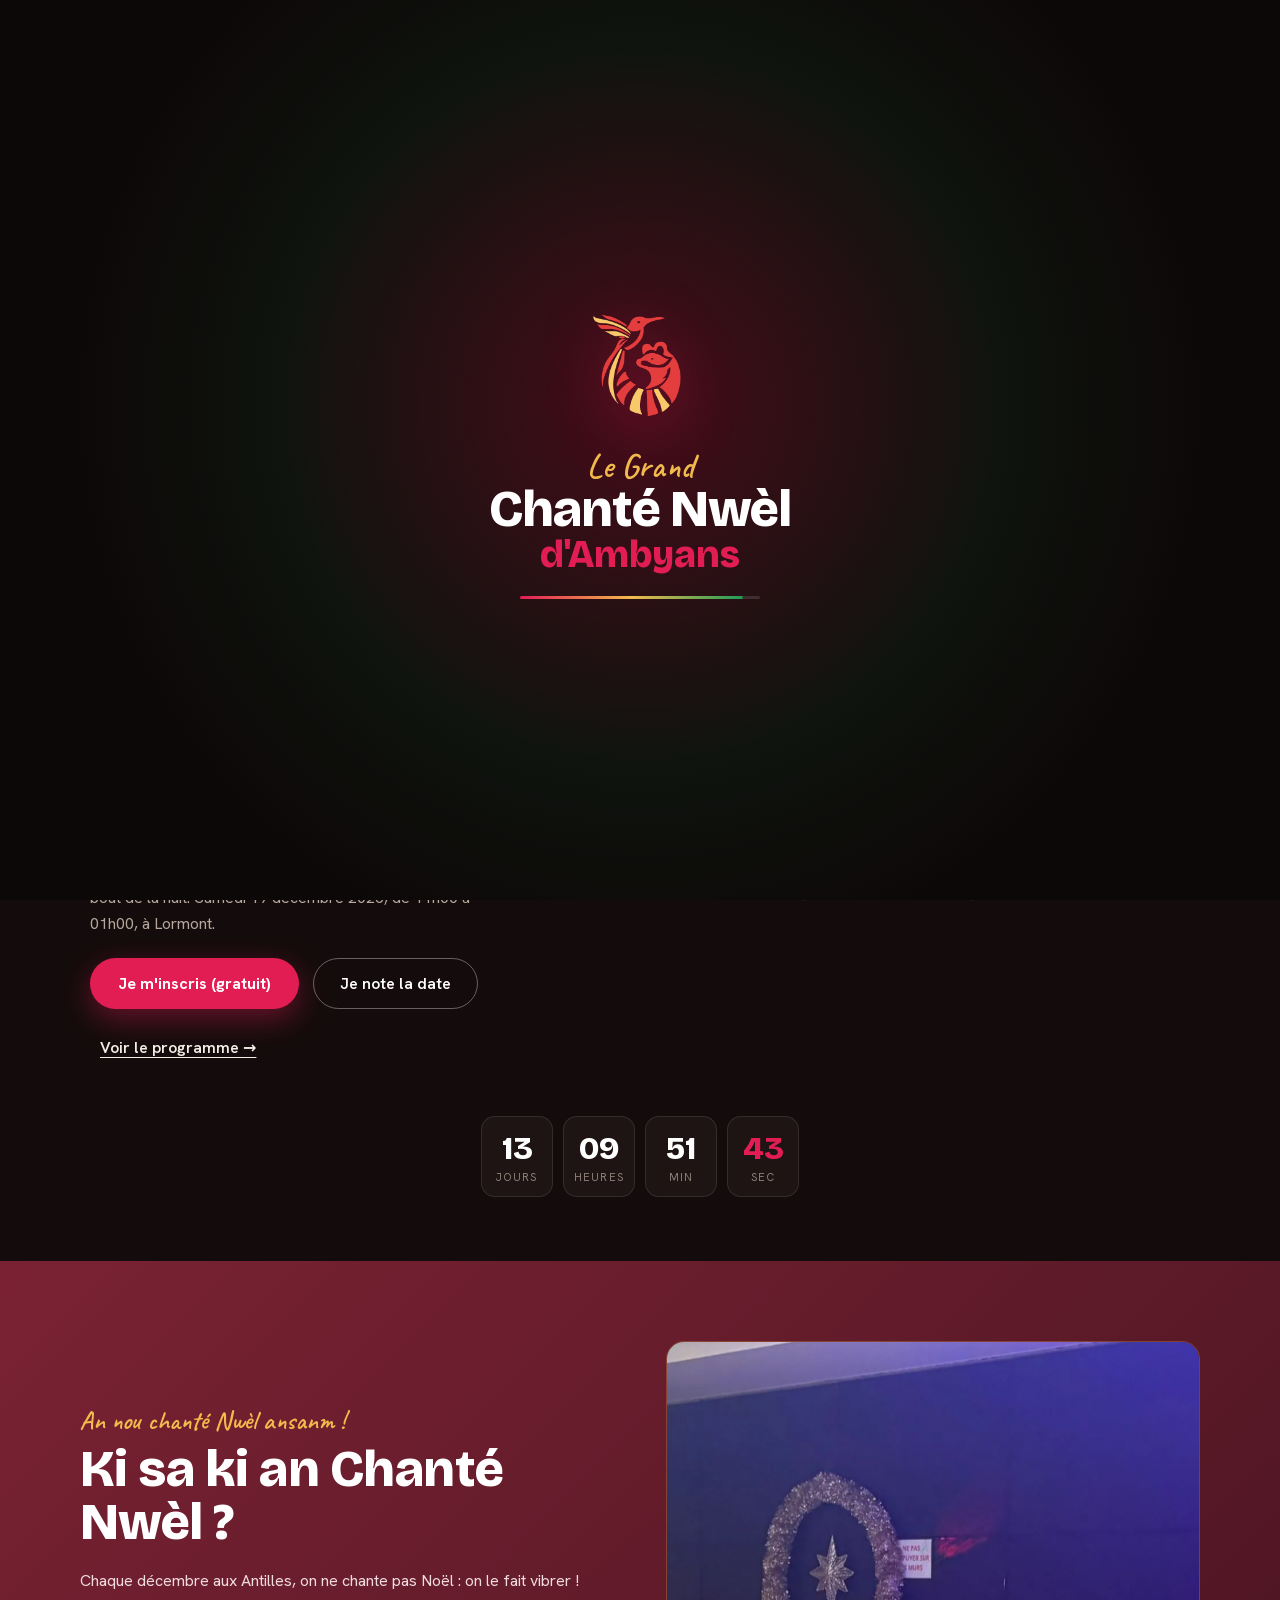
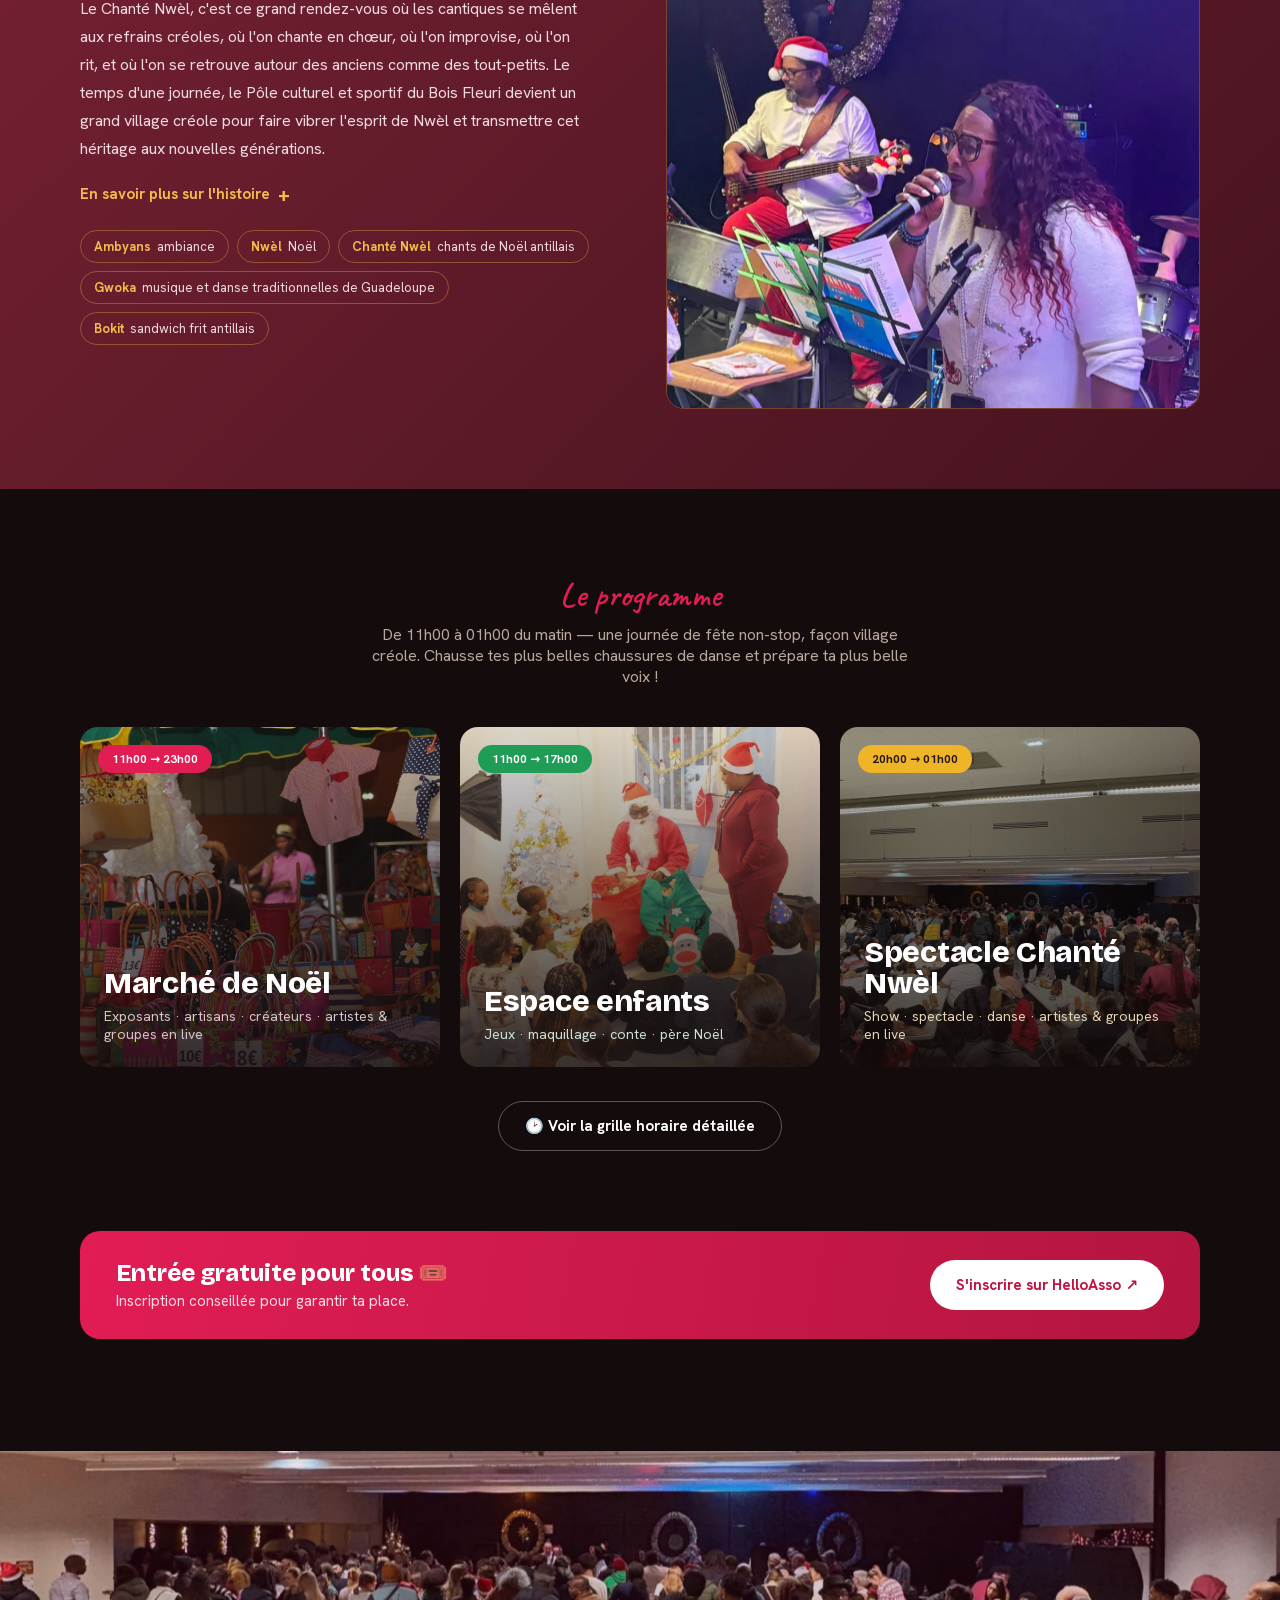
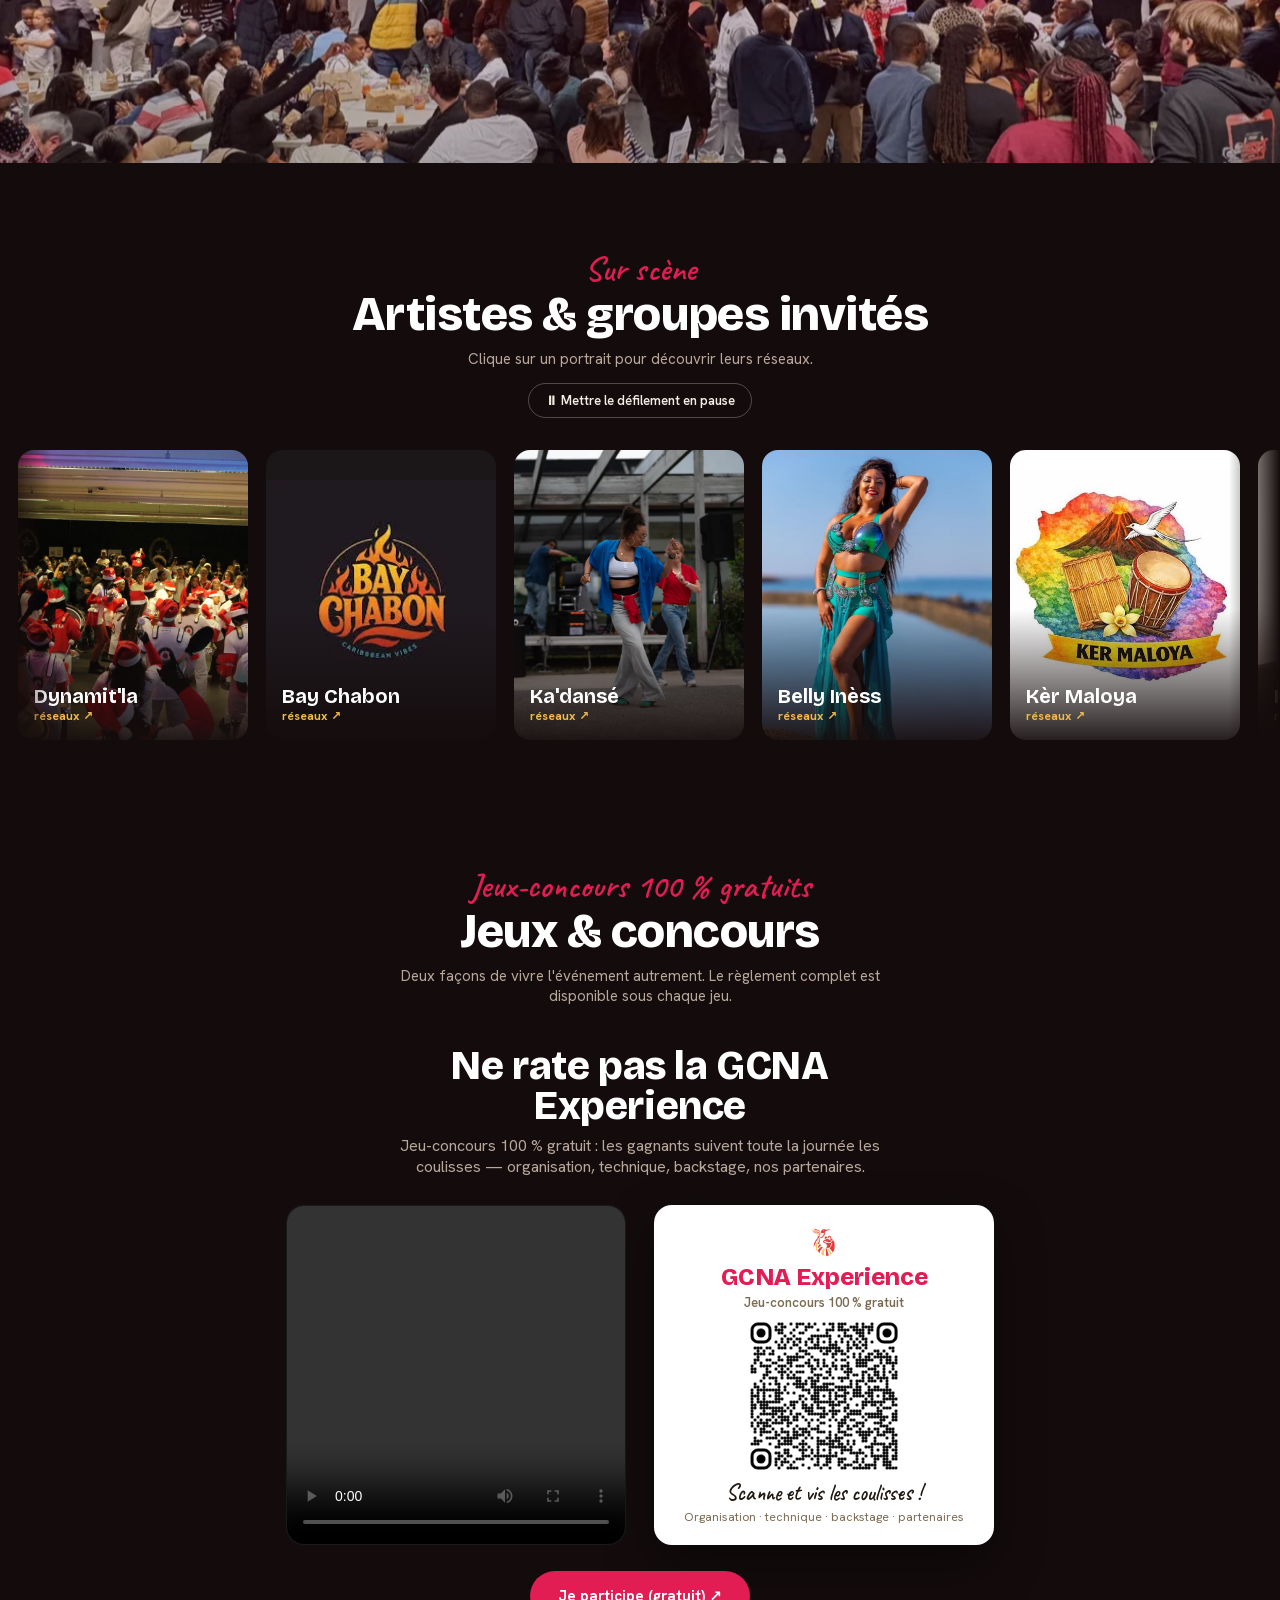
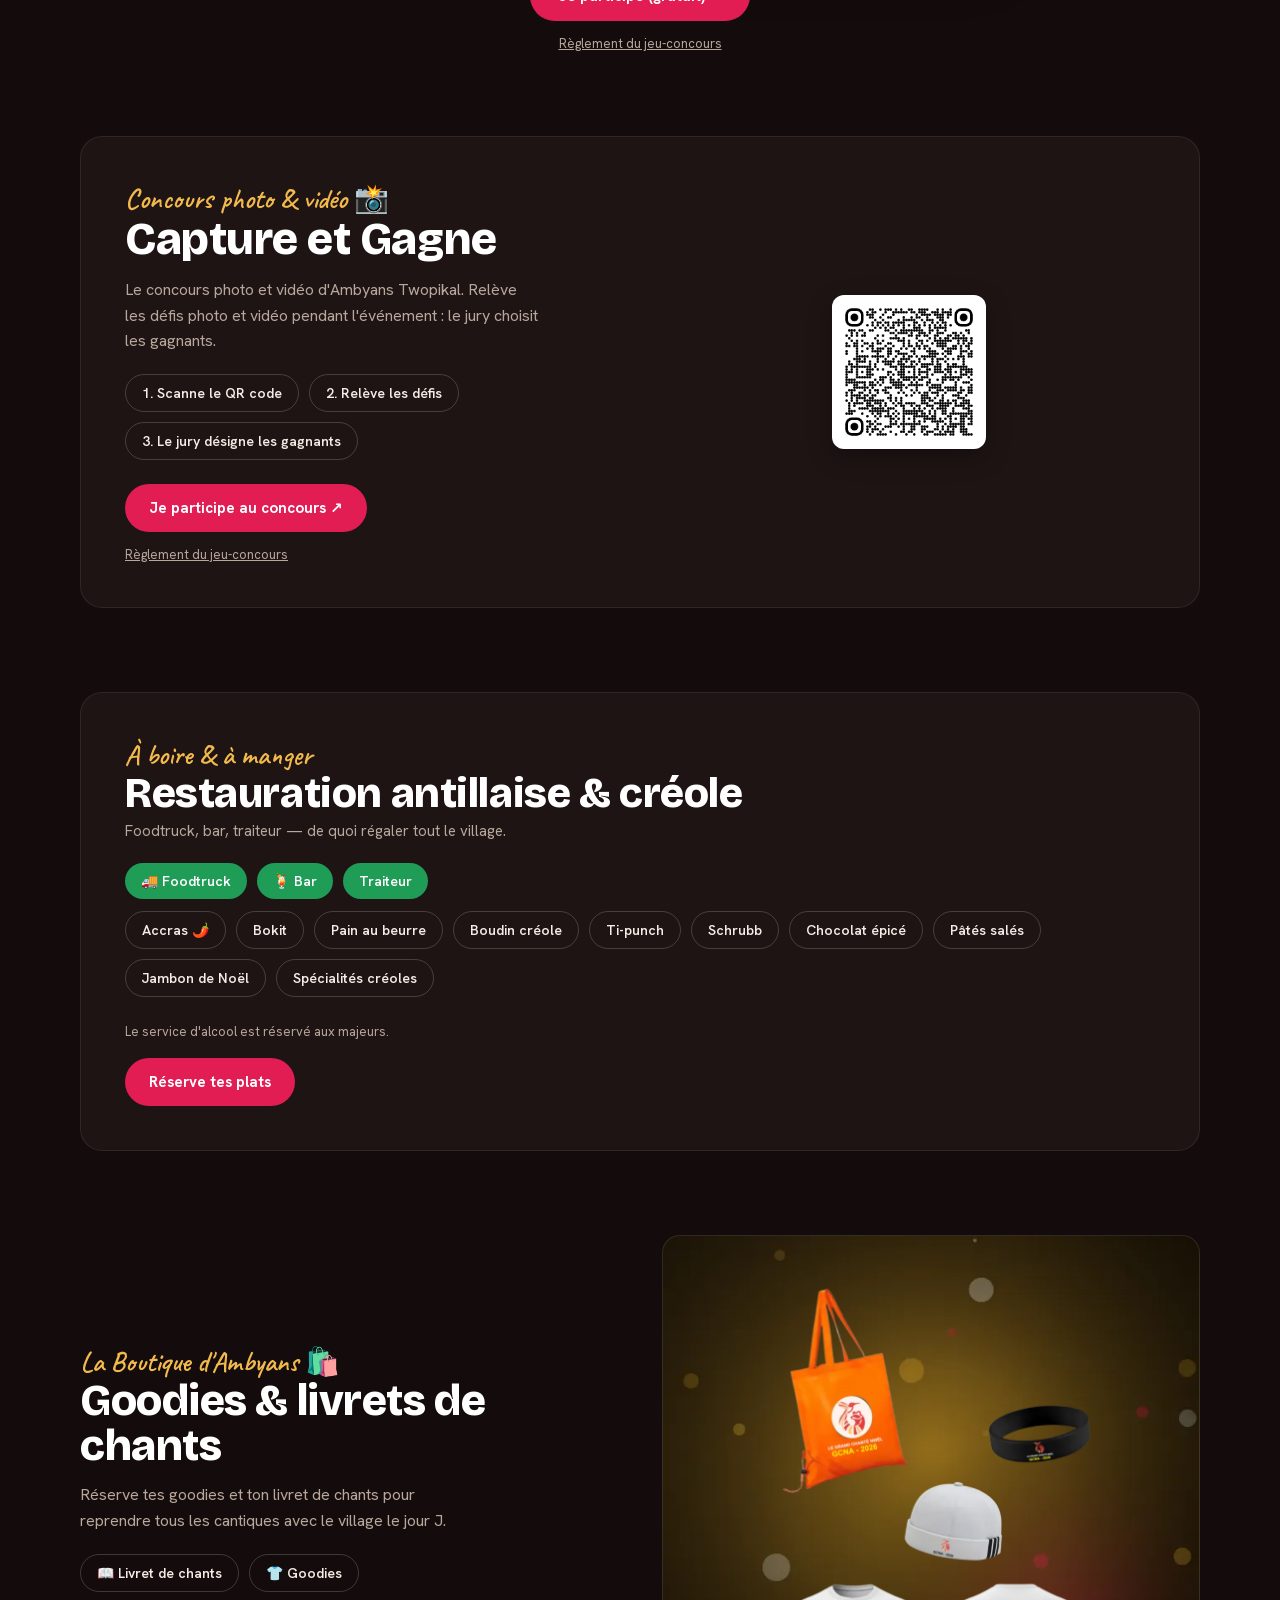
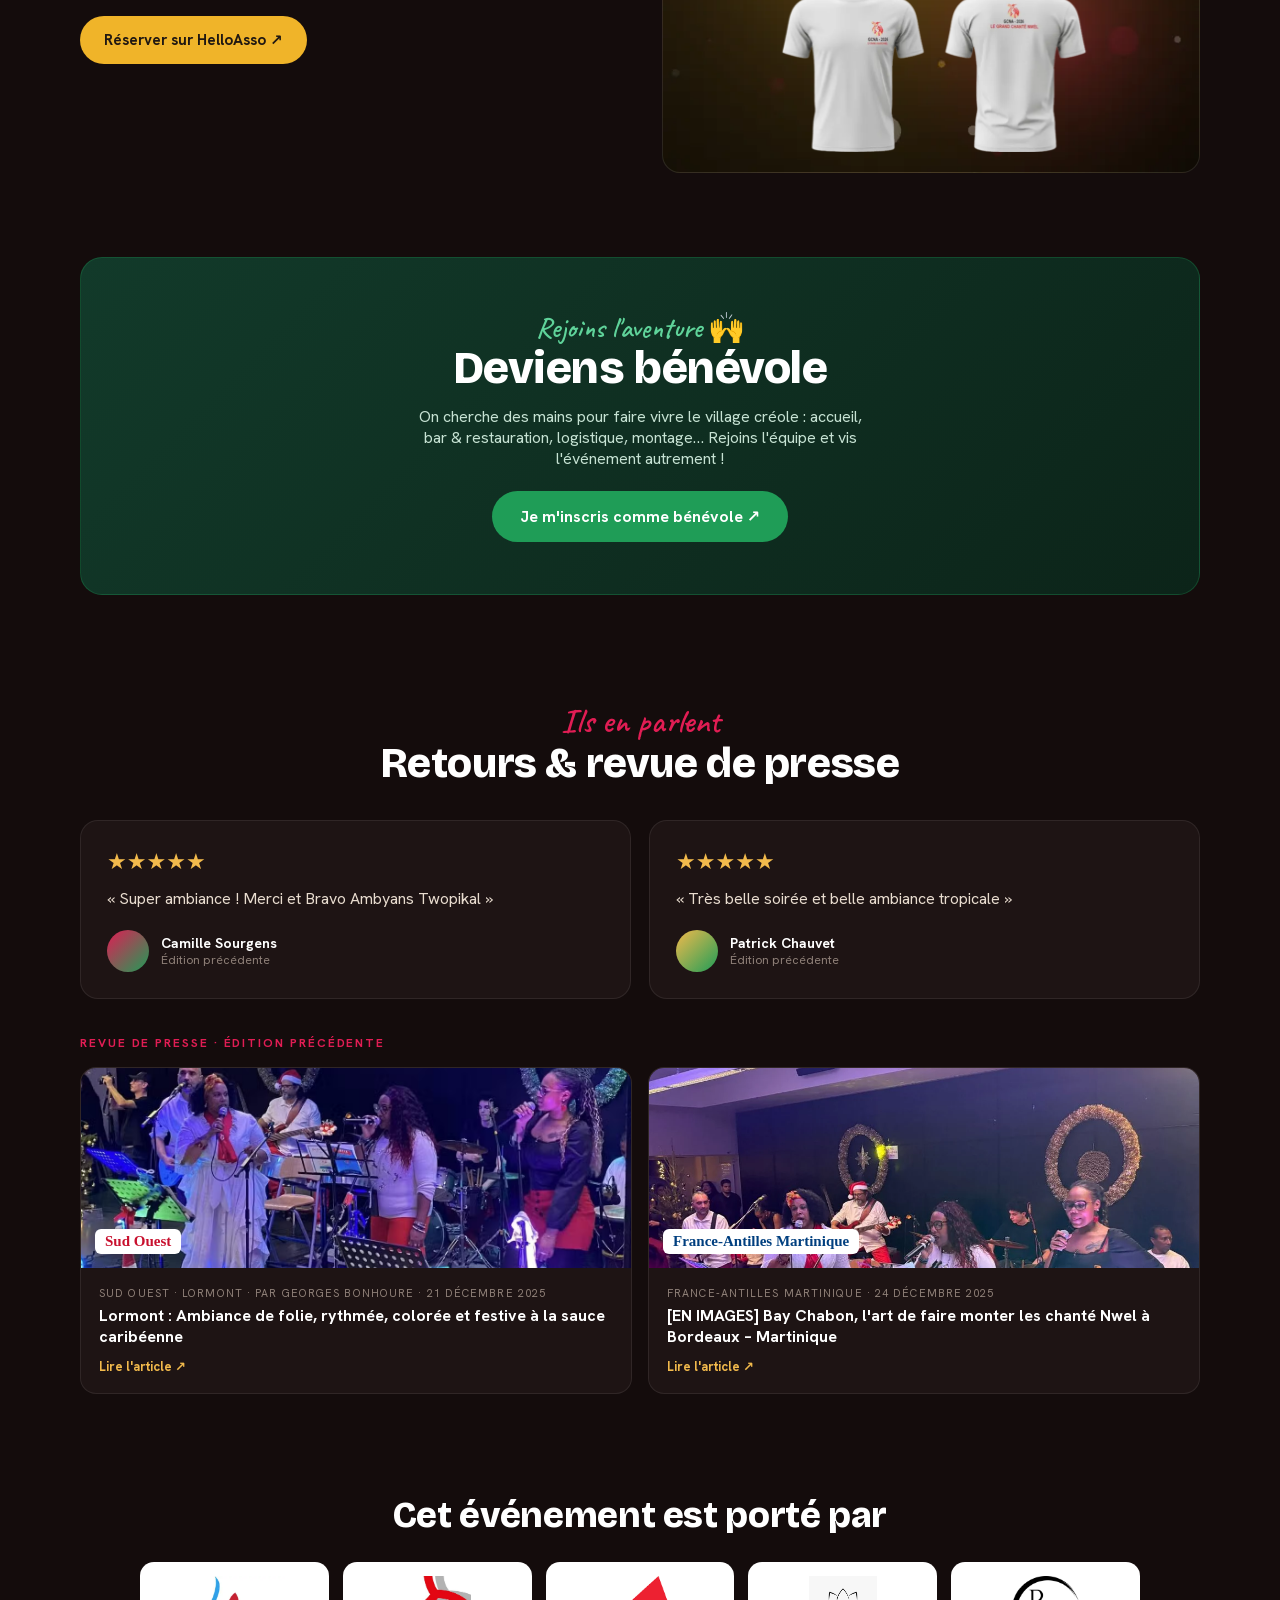
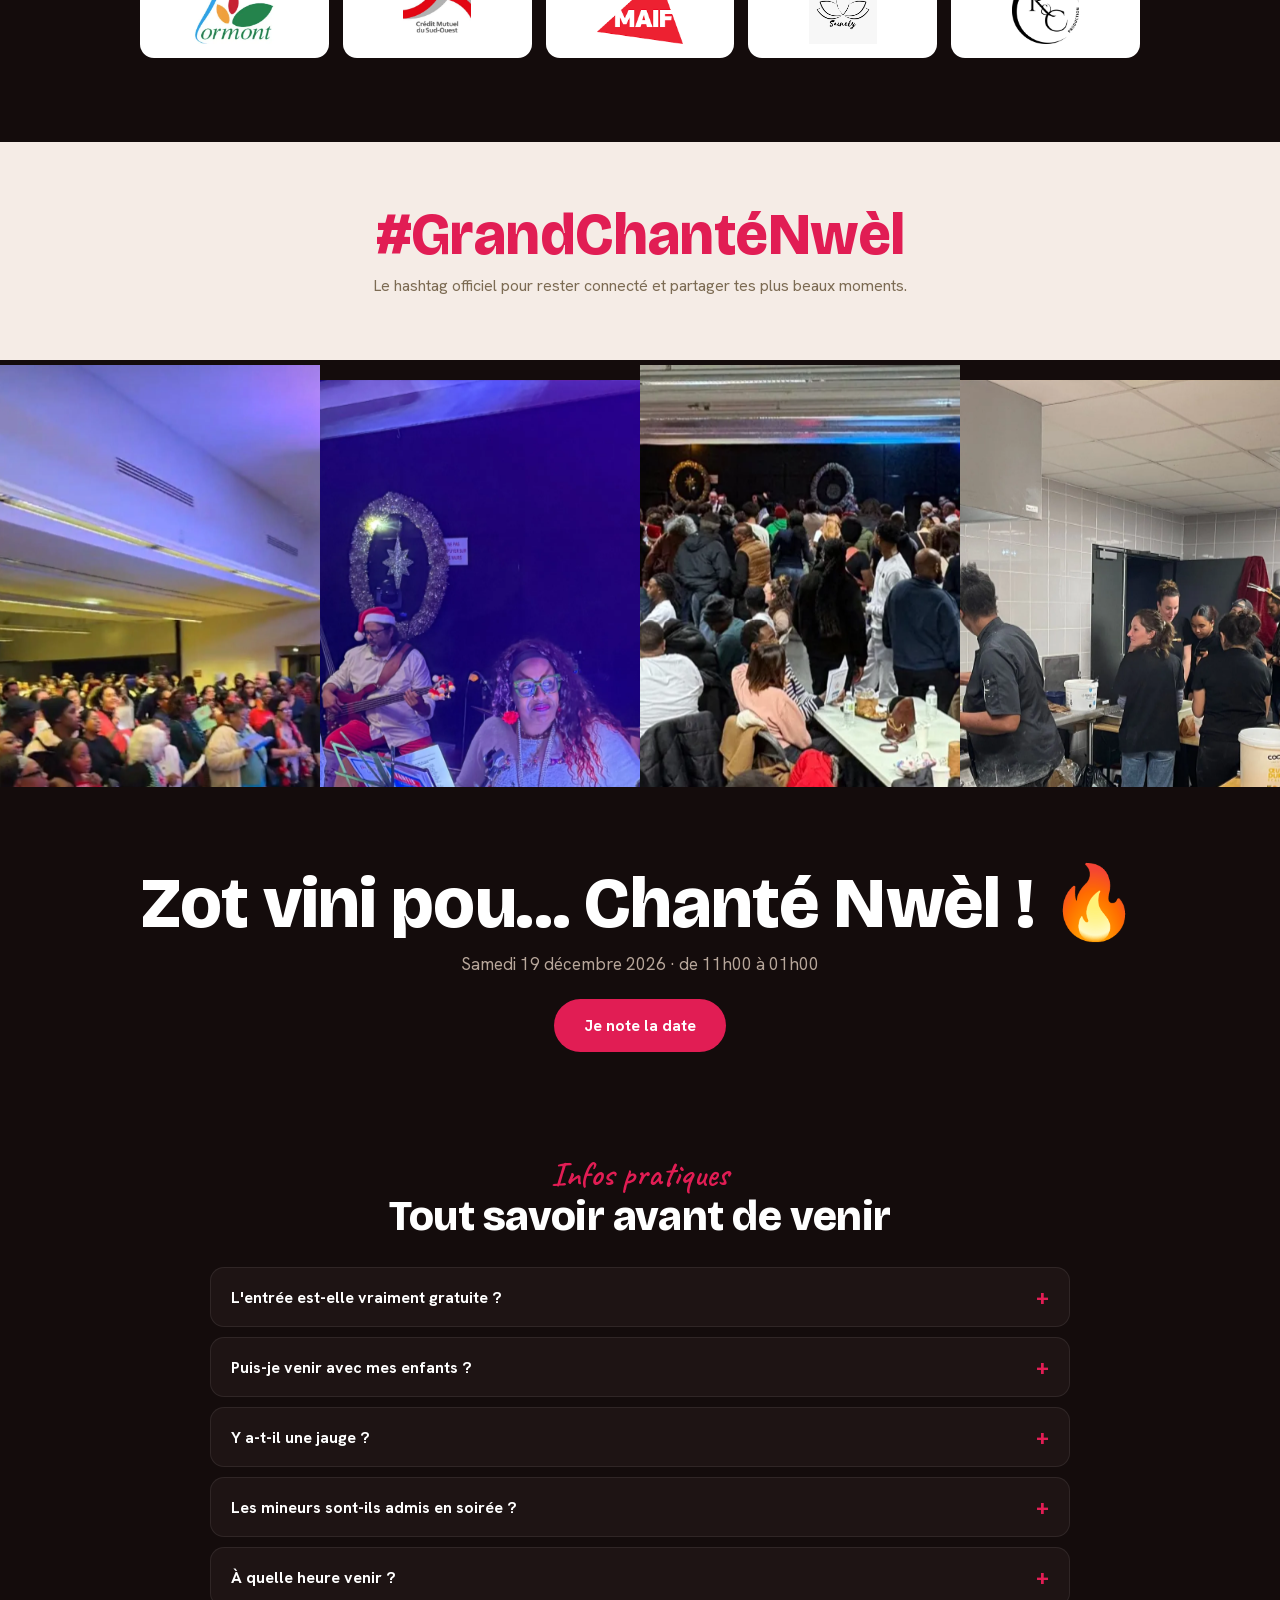
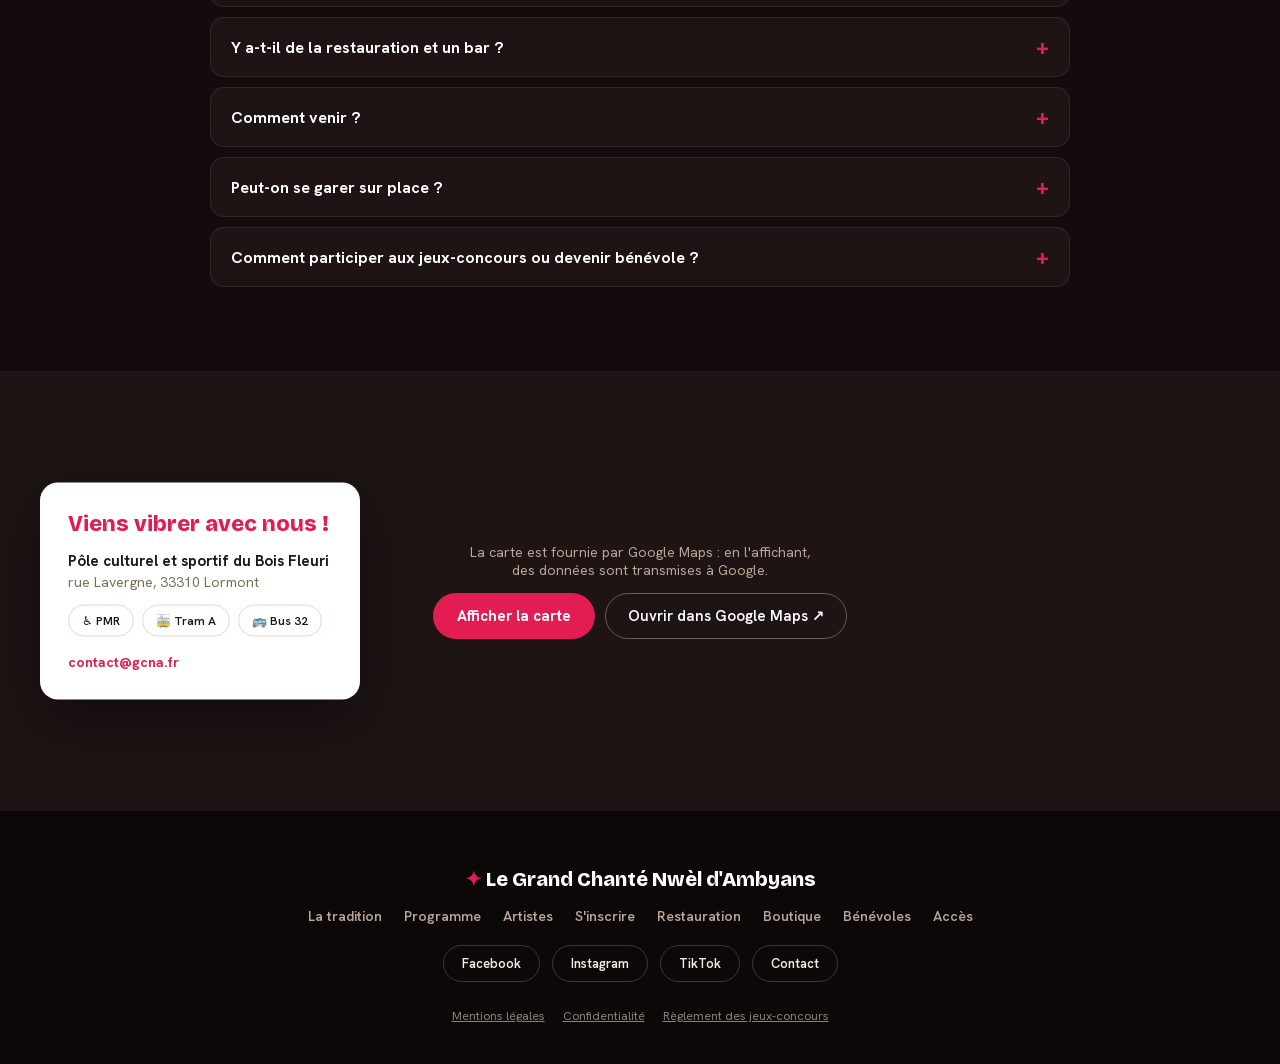
==== commit d30a0157: "DJ Dayakyla : photo à la place du placeholder ; partenaire R&C Production (logo + Instagram) Co-Auth" ====
--- a/index.html
+++ b/index.html
@@ -249,7 +249,7 @@
       <h2 style="font-size:clamp(30px,4vw,48px);font-weight:800;color:#fff">Artistes &amp; groupes invités</h2>
       <p style="font-size:15px;color:#b8a79b;margin-top:10px">Clique sur un portrait pour découvrir leurs réseaux.</p>
       <button type="button" class="mq-toggle" data-action="toggleMarquee" aria-pressed="false">⏸ Mettre le défilement en pause</button>
-      <!-- TODO photos : DJ Dayakyla / défilé (lien Défilé à fournir) -->
+      <!-- TODO photos : défilé (lien Défilé à fournir) -->
     </div>
     <div class="mq" style="position:relative;overflow:hidden;margin-top:20px;-webkit-mask-image:linear-gradient(90deg,transparent,#000 4%,#000 96%,transparent);mask-image:linear-gradient(90deg,transparent,#000 4%,#000 96%,transparent)">
       <div class="mqtrack" style="display:flex;gap:18px;width:max-content;padding:0 18px;animation:marquee 34s linear infinite">
@@ -263,7 +263,7 @@
         <a class="artist" href="https://www.instagram.com/cosmo.ka_33/" target="_blank" rel="noopener" style="flex:none;width:230px;height:290px;position:relative;border-radius:16px;overflow:hidden;display:flex;flex-direction:column;justify-content:flex-end;padding:16px;background:linear-gradient(180deg,transparent 55%,rgba(20,12,12,.92)),url(&quot;assets/images/artistes/placeholder-ambyans-2.webp&quot;) center 30%/78% auto no-repeat #fff"><div style="font-family:'Bricolage Grotesque';font-weight:700;font-size:20px;color:#fff">L'A cosmopolitaine</div><div style="font-weight:700;font-size:12px;color:#f2ba4c">réseaux ↗</div></a>
         <a class="artist" href="https://www.instagram.com/dandycrewofficiel/" target="_blank" rel="noopener" style="flex:none;width:230px;height:290px;position:relative;border-radius:16px;overflow:hidden;display:flex;flex-direction:column;justify-content:flex-end;padding:16px;background:linear-gradient(180deg,transparent 55%,rgba(20,12,12,.92)),url(&quot;assets/images/artistes/dandy-crew.webp&quot;) center 18%/80% auto no-repeat #fff"><div style="font-family:'Bricolage Grotesque';font-weight:700;font-size:20px;color:#fff">Dandy Crew</div><div style="font-weight:700;font-size:12px;color:#f2ba4c">réseaux ↗</div></a>
         <div data-nocount class="artist" style="flex:none;width:230px;height:290px;position:relative;border-radius:16px;overflow:hidden;display:flex;flex-direction:column;justify-content:flex-end;padding:16px;background:linear-gradient(180deg,transparent 55%,rgba(20,12,12,.92)),url(&quot;assets/images/artistes/placeholder-ambyans-2.webp&quot;) center 30%/78% auto no-repeat #fff"><div style="font-family:'Bricolage Grotesque';font-weight:700;font-size:20px;color:#fff">Défilé de costume traditionnel</div></div>
-        <a class="artist" href="https://www.instagram.com/daykyla_972/" target="_blank" rel="noopener" style="flex:none;width:230px;height:290px;position:relative;border-radius:16px;overflow:hidden;display:flex;flex-direction:column;justify-content:flex-end;padding:16px;background:linear-gradient(180deg,transparent 55%,rgba(20,12,12,.92)),url(&quot;assets/images/artistes/placeholder-ambyans-2.webp&quot;) center 30%/78% auto no-repeat #fff"><div style="font-family:'Bricolage Grotesque';font-weight:700;font-size:20px;color:#fff">DJ Dayakyla</div><div style="font-weight:700;font-size:12px;color:#f2ba4c">réseaux ↗</div></a>
+        <a class="artist" href="https://www.instagram.com/daykyla_972/" target="_blank" rel="noopener" style="flex:none;width:230px;height:290px;position:relative;border-radius:16px;overflow:hidden;display:flex;flex-direction:column;justify-content:flex-end;padding:16px;background:linear-gradient(180deg,transparent 55%,rgba(20,12,12,.92)),url(&quot;assets/images/artistes/dj-dayakyla.webp&quot;) center top/cover no-repeat #fff"><div style="font-family:'Bricolage Grotesque';font-weight:700;font-size:20px;color:#fff">DJ Dayakyla</div><div style="font-weight:700;font-size:12px;color:#f2ba4c">réseaux ↗</div></a>
       </div>
     </div>
   </section>
@@ -422,6 +422,7 @@
         <a href="https://www.cmso.com/" target="_blank" rel="noopener" aria-label="Crédit Mutuel du Sud-Ouest (nouvel onglet)" style="height:96px;border-radius:14px;display:flex;align-items:center;justify-content:center;padding:14px;background:#fff"><img loading="lazy" decoding="async" src="assets/images/partenaires/credit-mutuel.jpg" alt="Crédit Mutuel du Sud-Ouest" style="max-height:100%;max-width:100%;object-fit:contain"></a>
         <a href="https://www.maif.fr/" target="_blank" rel="noopener" aria-label="MAIF (nouvel onglet)" style="height:96px;border-radius:14px;display:flex;align-items:center;justify-content:center;padding:14px;background:#fff"><img loading="lazy" decoding="async" src="assets/images/partenaires/maif.png" alt="MAIF" style="max-height:100%;max-width:100%;object-fit:contain"></a>
         <a href="https://www.instagram.com/sainely_bordeaux/" target="_blank" rel="noopener" aria-label="Sainely sur Instagram (nouvel onglet)" style="height:96px;border-radius:14px;display:flex;align-items:center;justify-content:center;padding:14px;background:#fff"><img loading="lazy" decoding="async" src="assets/images/partenaires/sainely.jpg" alt="Sainely" style="max-height:100%;max-width:100%;object-fit:contain"></a>
+        <a href="https://www.instagram.com/rnc_production/" target="_blank" rel="noopener" aria-label="R&amp;C Production sur Instagram (nouvel onglet)" style="height:96px;border-radius:14px;display:flex;align-items:center;justify-content:center;padding:14px;background:#fff"><img loading="lazy" decoding="async" src="assets/images/partenaires/rc-production.webp" alt="R&amp;C Production" style="max-height:100%;max-width:100%;object-fit:contain"></a>
     </div>
   </section>
 
